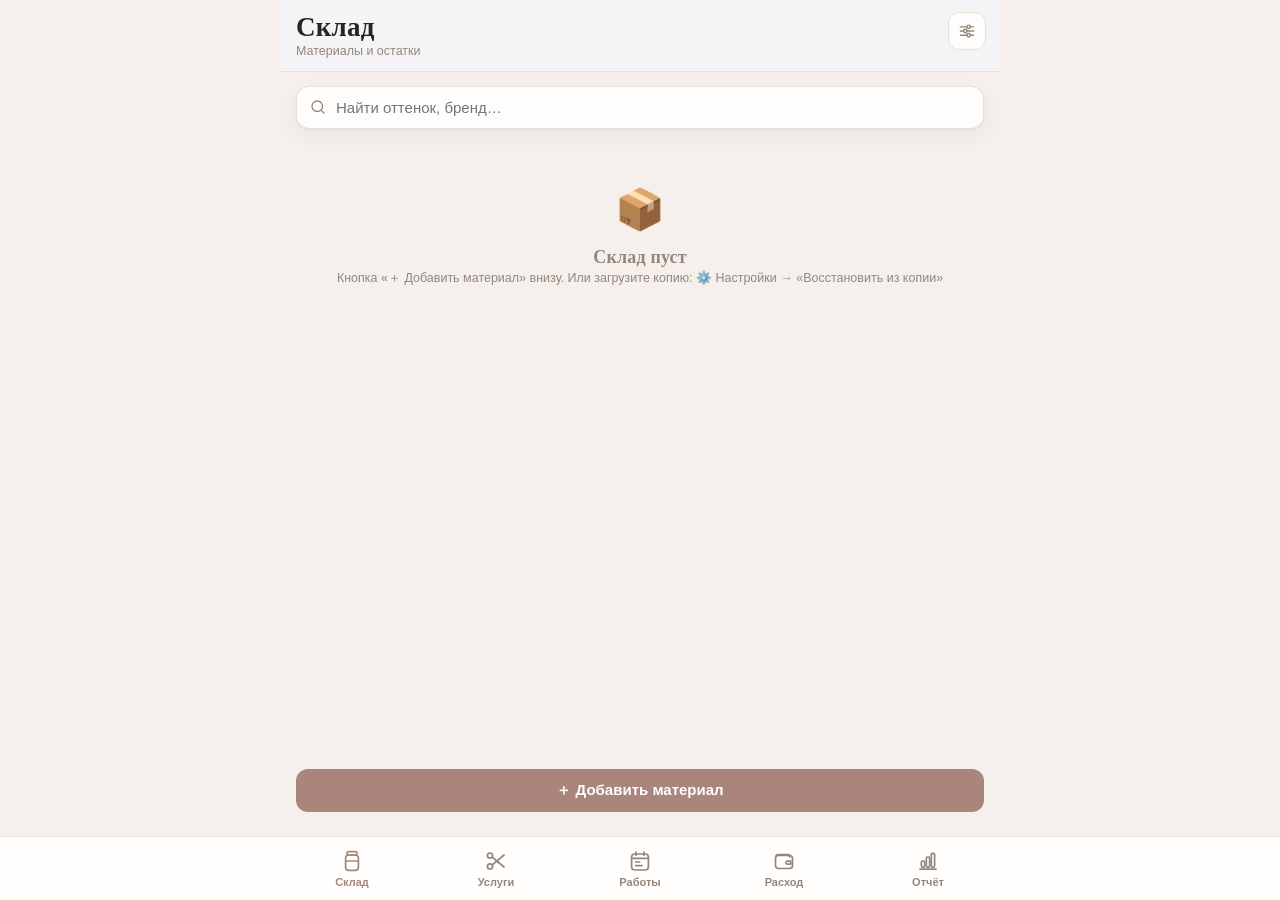
==== index.html @ f7c15140 "Add files via upload" ====
<!DOCTYPE html>
<html lang="ru">
<head>
<meta charset="UTF-8">
<meta name="viewport" content="width=device-width, initial-scale=1.0, maximum-scale=1.0, user-scalable=no">
<meta name="theme-color" content="#a9857b">
<link rel="manifest" href="manifest.json">
<link rel="apple-touch-icon" sizes="180x180" href="icon180.png?v=3">
<link rel="apple-touch-icon" href="icon180.png?v=3">
<meta name="apple-mobile-web-app-capable" content="yes">
<meta name="mobile-web-app-capable" content="yes">
<meta name="apple-mobile-web-app-status-bar-style" content="default">
<meta name="apple-mobile-web-app-title" content="Учёт">
<title>Колорист · Учёт расходников</title>
<style>
  :root{
    /* Палитра «Нюд-мокко» — тёплый бьюти-минимал */
    --bg:#f5f0ec; --card:#fffdfb; --ink:#2a231f; --muted:#93867d;
    --line:#e9e0d8; --brand:#a9857b; --brand-soft:#efe5df;
    --green:#5b8a5b; --green-soft:#e8f0e6; --red:#c46a5f; --red-soft:#f7e6e2;
    --amber:#c08a4a; --amber-soft:#f6ebdb; --blue:#7e8a9c;
    --shadow:0 1px 2px rgba(60,45,35,.05),0 6px 22px rgba(60,45,35,.06);
    --radius:16px;
    --font-ui:-apple-system,BlinkMacSystemFont,"Segoe UI",Roboto,Helvetica,Arial,sans-serif;
    --font-display:"Cormorant Garamond","Iowan Old Style",Georgia,"Times New Roman",serif;
  }
  *{box-sizing:border-box;-webkit-tap-highlight-color:transparent}
  html,body{margin:0;padding:0}
  /* Заставка */
  #splash{position:fixed; inset:0; z-index:200;
    background:radial-gradient(120% 90% at 50% 25%, #faf5f1 0%, #ece0d6 100%);
    display:flex; align-items:center; justify-content:center;
    transition:opacity .55s ease; }
  #splash.hide{opacity:0; pointer-events:none}
  .sp-inner{display:flex; flex-direction:column; align-items:center; gap:16px;
    animation:spRise .8s cubic-bezier(.2,.8,.2,1) both}
  .sp-emblem{width:104px; height:104px; border-radius:50%; background:#fffdfb;
    display:flex; align-items:center; justify-content:center; color:#a9857b;
    box-shadow:0 16px 40px rgba(120,90,70,.20), inset 0 0 0 1px rgba(169,133,123,.14)}
  .sp-emblem svg{width:52px; height:52px}
  .sp-name{font-family:var(--font-display); font-size:44px; font-weight:600;
    color:#2a231f; letter-spacing:.02em; line-height:1}
  .sp-sub{font-size:12px; letter-spacing:.45em; color:#93867d; text-transform:uppercase; padding-left:.45em}
  @keyframes spRise{from{opacity:0; transform:translateY(14px) scale(.97)} to{opacity:1; transform:none}}
  @media(prefers-reduced-motion:reduce){ .sp-inner{animation:none} }
  body{
    font-family:-apple-system,BlinkMacSystemFont,"Segoe UI",Roboto,Helvetica,Arial,sans-serif;
    background:var(--bg); color:var(--ink); font-size:15px; line-height:1.4;
    -webkit-font-smoothing:antialiased;
  }
  #app{max-width:390px; margin:0 auto; min-height:100vh; background:var(--bg);
    position:relative; padding-bottom:150px;}
  @media(min-width:800px){
    #app{max-width:720px}
  }

  /* Header */
  header.top{position:sticky; top:0; z-index:20; background:rgba(244,244,247,.86);
    backdrop-filter:saturate(180%) blur(12px); padding:14px 16px 10px;
    border-bottom:1px solid var(--line);}
  header.top h1{margin:0; font-family:var(--font-display); font-size:27px; font-weight:600;
    letter-spacing:.01em; display:flex; align-items:center; gap:8px; line-height:1;}
  header.top .gear{position:absolute; top:12px; right:14px; width:38px; height:38px;
    border:1px solid var(--line); background:var(--card); border-radius:11px;
    font-size:18px; cursor:pointer; display:flex; align-items:center; justify-content:center;
    transition:transform .1s}
  header.top .gear:active{transform:scale(.92)}
  header.top .gear svg{width:20px; height:20px; color:var(--muted)}
  header.top .gear.on{background:var(--brand-soft); border-color:var(--brand)}
  header.top .gear.on svg{color:var(--brand)}
  header.top .sub{color:var(--muted); font-size:12.5px; margin-top:2px}

  /* Content */
  main{padding:14px 16px 8px}
  @media(min-width:800px){ .grid2{display:grid;grid-template-columns:minmax(0,1fr) minmax(0,1fr);gap:12px;align-items:start} }

  .section-title{font-size:12px; font-weight:700; text-transform:uppercase;
    letter-spacing:.06em; color:var(--muted); margin:18px 2px 8px; display:flex;
    justify-content:space-between; align-items:center}
  .section-title:first-child{margin-top:4px}

  .card{background:var(--card); border-radius:var(--radius); box-shadow:var(--shadow);
    padding:14px; margin-bottom:10px; border:1px solid var(--line)}
  .card.tap{cursor:pointer; transition:transform .06s ease}
  .card.tap:active{transform:scale(.985)}
  .mgrid{display:grid; grid-template-columns:minmax(0,1fr) minmax(0,1fr); gap:10px; margin:0 0 4px}
  @media(min-width:800px){ .mgrid{grid-template-columns:repeat(3,minmax(0,1fr))} }
  .gcard{margin-bottom:0; padding:11px}
  .acc{margin-top:12px}
  .gico{width:34px; height:34px; border-radius:50%; background:var(--brand-soft); color:var(--brand);
    display:inline-flex; align-items:center; justify-content:center; flex:none}
  .gico svg{width:20px; height:20px}
  .sico{display:inline-flex; width:20px; height:20px; color:var(--brand); vertical-align:-3px}
  .sico svg{width:20px; height:20px}
  .icrow{display:flex; flex-wrap:wrap; gap:8px}
  .icpick{width:46px; height:46px; border-radius:12px; border:1px solid var(--line);
    background:var(--card); color:var(--muted); cursor:pointer; display:flex;
    align-items:center; justify-content:center; padding:0}
  .icpick svg{width:24px; height:24px}
  .icpick.on{background:var(--brand-soft); border-color:var(--brand); color:var(--brand)}
  .alerts{display:flex; gap:10px; margin-bottom:10px; flex-wrap:wrap}
  .alert-chip{flex:1 1 0; min-width:150px; display:flex; align-items:center; gap:10px;
    padding:10px 12px; border-radius:14px; box-shadow:var(--shadow)}
  .alert-chip.tap{cursor:pointer}
  .ac-ic{width:30px; height:30px; border-radius:9px; background:rgba(255,255,255,.55);
    display:flex; align-items:center; justify-content:center; flex:none}
  .ac-ic svg{width:18px; height:18px}
  .ac-t{font-weight:700; font-size:13.5px; line-height:1.2}
  .searchbar{display:flex; align-items:center; gap:9px; background:var(--card);
    border:1px solid var(--line); border-radius:13px; padding:0 12px; margin-bottom:12px;
    box-shadow:var(--shadow)}
  .searchbar svg{width:18px; height:18px; color:var(--muted); flex:none}
  .searchbar input{border:none; box-shadow:none; padding:12px 0; background:none; font-size:15px}
  .searchbar input:focus{outline:none}
  .sb-clear{border:none; background:none; color:var(--muted); font-size:16px; cursor:pointer; padding:6px}

  .row{display:flex; align-items:center; gap:10px}
  .row.between{justify-content:space-between}
  .grow{flex:1; min-width:0}
  .ell{overflow:hidden; text-overflow:ellipsis; white-space:nowrap}

  .badge{display:inline-flex; align-items:center; gap:4px; font-size:11px; font-weight:700;
    padding:3px 8px; border-radius:999px; background:var(--brand-soft); color:var(--brand);
    white-space:nowrap}
  .badge.g{background:var(--green-soft); color:var(--green)}
  .badge.r{background:var(--red-soft); color:var(--red)}
  .badge.a{background:var(--amber-soft); color:var(--amber)}
  .badge.n{background:#eef0f4; color:#5b5966}

  .title{font-family:var(--font-display); font-weight:600; font-size:18px; letter-spacing:.01em}
  .muted{color:var(--muted)}
  .sm{font-size:12.5px}
  .xs{font-size:11.5px}
  .big{font-size:22px; font-weight:800; letter-spacing:-.02em}
  .mono{font-family:var(--font-ui); font-variant-numeric:tabular-nums; font-weight:800; letter-spacing:-.01em}

  /* Progress bar */
  .bar{height:7px; background:#edecf2; border-radius:999px; overflow:hidden; margin-top:9px}
  .bar > i{display:block; height:100%; border-radius:999px; background:var(--brand); transition:width .3s}
  .bar.low > i{background:var(--red)}
  .bar.warn > i{background:var(--amber)}

  /* Buttons */
  button{font-family:inherit}
  .btn{appearance:none; border:none; border-radius:12px; padding:12px 16px; font-size:15px;
    font-weight:700; background:var(--brand); color:#fff; cursor:pointer; width:100%;
    display:inline-flex; align-items:center; justify-content:center; gap:8px;
    transition:filter .1s, transform .06s}
  .btn:active{transform:scale(.98)}
  .btn.ghost{background:var(--card); color:var(--ink); border:1px solid var(--line)}
  .btn.soft{background:var(--brand-soft); color:var(--brand)}
  .btn.danger{background:var(--red-soft); color:var(--red)}
  .btn.sm{padding:9px 12px; font-size:13.5px; width:auto; border-radius:10px}
  .btn.wauto{width:auto}
  .iconbtn{width:34px;height:34px;border-radius:10px;border:1px solid var(--line);
    background:var(--card);display:inline-flex;align-items:center;justify-content:center;
    cursor:pointer;font-size:16px;color:var(--muted); flex:none}

  .fab{position:fixed; left:50%; transform:translateX(-50%); bottom:88px; z-index:30;
    width:min(358px,calc(100% - 32px));}
  @media(min-width:800px){ .fab{width:688px} }

  /* Bottom nav */
  nav.tabbar{position:fixed; bottom:0; left:0; right:0; z-index:25;
    background:rgba(255,255,255,.9); backdrop-filter:saturate(180%) blur(14px);
    border-top:1px solid var(--line); display:flex; justify-content:center;
    padding:8px 6px calc(8px + env(safe-area-inset-bottom));}
  nav.tabbar .inner{display:flex; width:100%; max-width:390px}
  @media(min-width:800px){ nav.tabbar .inner{max-width:720px} }
  nav.tabbar button{flex:1; background:none; border:none; cursor:pointer; color:var(--muted);
    display:flex; flex-direction:column; align-items:center; gap:3px; font-size:11px;
    font-weight:600; padding:4px 0}
  nav.tabbar button.active{color:var(--brand)}
  nav.tabbar .ico{font-size:21px; line-height:1}
  nav.tabbar .ico svg{width:24px; height:24px; display:block}

  /* Empty */
  .empty{text-align:center; color:var(--muted); padding:40px 20px}
  .empty .em{font-size:40px; margin-bottom:8px}

  /* Sheet / modal */
  .sheet-bg{position:fixed; inset:0; background:rgba(20,18,30,.42); z-index:40;
    opacity:0; pointer-events:none; transition:opacity .22s;
    display:flex; flex-direction:column; justify-content:flex-end}
  .sheet-bg.open{opacity:1; pointer-events:auto}
  @media(min-width:800px){ .sheet-bg{justify-content:center; align-items:center} }
  .sheet{width:100%; max-width:390px; margin:0 auto; background:var(--bg);
    border-radius:22px 22px 0 0; max-height:92vh;
    display:flex; flex-direction:column; overflow:hidden;
    transform:translateY(100%); transition:transform .28s cubic-bezier(.2,.8,.2,1)}
  .sheet-bg.open .sheet{transform:translateY(0)}
  @media(min-width:800px){ .sheet{max-width:560px; border-radius:22px; max-height:88vh;
    transform:translateY(24px) scale(.98); opacity:0; transition:transform .25s, opacity .25s}
    .sheet-bg.open .sheet{transform:none; opacity:1} }
  .sheet .grab{width:38px;height:5px;border-radius:999px;background:#d7d5de;margin:10px auto 2px}
  .sheet-head{display:flex; align-items:center; justify-content:space-between; padding:8px 16px 10px}
  .sheet-head h2{margin:0; font-size:18px; font-weight:800; letter-spacing:-.01em}
  .sheet-body{flex:1 1 auto; min-height:0; overflow-y:auto; padding:4px 16px 20px; -webkit-overflow-scrolling:touch}
  .sheet-foot{padding:12px 16px calc(14px + env(safe-area-inset-bottom));
    border-top:1px solid var(--line); background:var(--card); display:flex; gap:10px}
  .sheet-foot .btn{flex:1}

  /* Form */
  label.fld{display:block; margin-bottom:12px}
  label.fld > span{display:block; font-size:12.5px; font-weight:600; color:var(--muted); margin-bottom:5px}
  input,select,textarea{width:100%; font-family:inherit; font-size:16px; padding:12px;
    border:1px solid var(--line); border-radius:11px; background:var(--card); color:var(--ink);
    -webkit-appearance:none; appearance:none}
  input:focus,select,textarea:focus{outline:2px solid var(--brand-soft); border-color:var(--brand)}
  select{background-image:url("data:image/svg+xml;utf8,<svg xmlns='http://www.w3.org/2000/svg' width='16' height='16' fill='none' stroke='%2378767f' stroke-width='2'><path d='M4 6l4 4 4-4'/></svg>");
    background-repeat:no-repeat; background-position:right 12px center; padding-right:34px}
  .fld-row{display:flex; gap:10px}
  .fld-row > *{flex:1}
  label.chk{display:flex; align-items:center; gap:9px; cursor:pointer; -webkit-user-select:none; user-select:none}
  label.chk input[type=checkbox]{width:24px; height:24px; flex:none; margin:0; padding:0; border-radius:7px;
    -webkit-appearance:none; appearance:none; border:1.5px solid var(--line); background:var(--card); position:relative}
  label.chk input[type=checkbox]:checked{background:var(--brand); border-color:var(--brand)}
  label.chk input[type=checkbox]:checked::after{content:''; position:absolute; left:8px; top:3px;
    width:5px; height:11px; border:solid #fff; border-width:0 2px 2px 0; transform:rotate(45deg)}
  label.chk > span{font-size:13.5px; font-weight:600; color:var(--ink); line-height:1.2}
  .seg{display:flex; gap:6px; background:#ececf1; padding:4px; border-radius:12px}
  .seg button{flex:1; border:none; background:none; padding:9px 4px; border-radius:9px;
    font-weight:700; font-size:13px; color:var(--muted); cursor:pointer}
  .seg button.on{background:var(--card); color:var(--brand); box-shadow:var(--shadow)}

  .kv{display:flex; justify-content:space-between; padding:7px 0; border-bottom:1px dashed var(--line)}
  .kv:last-child{border-bottom:none}
  .kv .k{color:var(--muted)}
  .kv .v{font-weight:700; font-variant-numeric:tabular-nums}

  .step-card{background:var(--card); border:1px solid var(--line); border-radius:13px;
    padding:11px; margin-bottom:9px}
  .toast{position:fixed; bottom:96px; left:50%; transform:translateX(-50%) translateY(20px);
    background:#1c1b22; color:#fff; padding:11px 18px; border-radius:12px; font-size:13.5px;
    font-weight:600; z-index:60; opacity:0; transition:.25s; pointer-events:none; box-shadow:var(--shadow)}
  .toast.show{opacity:1; transform:translateX(-50%) translateY(0)}
  .confirm-bg{position:fixed; inset:0; background:rgba(20,18,30,.5); z-index:70;
    display:flex; align-items:center; justify-content:center; padding:24px;
    opacity:0; pointer-events:none; transition:opacity .18s}
  .confirm-bg.open{opacity:1; pointer-events:auto}
  .confirm{background:var(--card); border-radius:18px; max-width:330px; width:100%;
    padding:20px; box-shadow:var(--shadow); transform:scale(.96); transition:transform .18s}
  .confirm-bg.open .confirm{transform:scale(1)}
  .confirm-msg{font-size:15px; font-weight:600; line-height:1.4; margin-bottom:18px}
  .confirm-btns{display:flex; gap:10px}
  .confirm-btns .btn{flex:1}
  .divider{height:1px;background:var(--line);margin:14px 0}
  .stat{background:var(--card);border:1px solid var(--line);border-radius:var(--radius);
    padding:14px;box-shadow:var(--shadow)}
  .stat .lab{font-size:12px;color:var(--muted);font-weight:600}
  .stat .num{font-family:var(--font-ui);font-size:25px;font-weight:800;letter-spacing:-.02em;margin-top:2px;font-variant-numeric:tabular-nums}
  .stat .lab{text-transform:uppercase; letter-spacing:.05em; font-size:10.5px}
  .grid-stat{display:grid;grid-template-columns:minmax(0,1fr) minmax(0,1fr);gap:10px}
  .mbars{display:flex; align-items:flex-end; gap:7px; height:118px}
  .mbar{flex:1; display:flex; flex-direction:column; align-items:center; gap:4px; height:100%}
  .mbar-v{font-size:10px; color:var(--muted); font-variant-numeric:tabular-nums}
  .mbar-t{flex:1; width:100%; display:flex; align-items:flex-end}
  .mbar-t i{display:block; width:100%; border-radius:6px 6px 0 0; min-height:5px}
  .mbar-l{font-size:10px; color:var(--muted); text-transform:uppercase; letter-spacing:.03em}
  .chip{display:inline-block;padding:5px 10px;border-radius:999px;background:var(--brand-soft);
    font-size:12px;font-weight:600;color:var(--brand);margin:0 6px 6px 0}
  .hl{background:var(--brand-soft);color:var(--brand)}
  a.link{color:var(--brand);font-weight:600;text-decoration:none}
</style>
</head>
<body>
<div id="splash">
  <div class="sp-inner">
    <div class="sp-emblem"><svg viewBox="0 0 24 24" fill="none" stroke="currentColor" stroke-width="1.4" stroke-linecap="round" stroke-linejoin="round"><path d="M12 3.2s6.4 7.2 6.4 11.4a6.4 6.4 0 0 1-12.8 0c0-4.2 6.4-11.4 6.4-11.4Z"/><path d="M9.4 15a2.7 2.7 0 0 0 2.6 2.4"/></svg></div>
    <div class="sp-name">Учёт</div>
    <div class="sp-sub">колориста</div>
  </div>
</div>
<div id="app">
  <header class="top">
    <button class="gear" id="gearBtn" onclick="go('settings')" aria-label="Настройки"><svg viewBox="0 0 24 24" fill="none" stroke="currentColor" stroke-width="1.7" stroke-linecap="round" stroke-linejoin="round"><path d="M4 7h8M16 7h4"/><circle cx="14" cy="7" r="2.1"/><path d="M4 12h4M12 12h8"/><circle cx="10" cy="12" r="2.1"/><path d="M4 17h8M16 17h4"/><circle cx="14" cy="17" r="2.1"/></svg></button>
    <h1 id="hTitle">Склад</h1>
    <div class="sub" id="hSub">Материалы и остатки</div>
  </header>
  <main id="view"></main>
</div>

<div class="fab" id="fabWrap"></div>

<nav class="tabbar">
  <div class="inner">
    <button data-tab="stock" class="active"><span class="ico"><svg viewBox="0 0 24 24" fill="none" stroke="currentColor" stroke-width="1.7" stroke-linecap="round" stroke-linejoin="round"><rect x="7" y="2.6" width="10" height="3.4" rx="1.4"/><rect x="5.6" y="6" width="12.8" height="15.4" rx="3.2"/><path d="M5.6 12h12.8"/></svg></span>Склад</button>
    <button data-tab="services"><span class="ico"><svg viewBox="0 0 24 24" fill="none" stroke="currentColor" stroke-width="1.7" stroke-linecap="round" stroke-linejoin="round"><circle cx="6" cy="6.6" r="2.6"/><circle cx="6" cy="17.4" r="2.6"/><path d="M8.3 8.1 20 18"/><path d="M8.3 15.9 20 6"/><path d="M12.5 12 15 13.8"/></svg></span>Услуги</button>
    <button data-tab="works"><span class="ico"><svg viewBox="0 0 24 24" fill="none" stroke="currentColor" stroke-width="1.7" stroke-linecap="round" stroke-linejoin="round"><rect x="3.6" y="5" width="16.8" height="16" rx="3.2"/><path d="M3.6 9.4h16.8"/><path d="M8 3v3.2M16 3v3.2"/><path d="M7.6 13h4M7.6 16.6h6.4"/></svg></span>Работы</button>
    <button data-tab="expenses"><span class="ico"><svg viewBox="0 0 24 24" fill="none" stroke="currentColor" stroke-width="1.7" stroke-linecap="round" stroke-linejoin="round"><path d="M4 7.5a2 2 0 0 1 2-2h10.5a1 1 0 0 1 1 1v1.5"/><rect x="3.5" y="6.5" width="17" height="13" rx="3"/><path d="M15.5 12.2h3.2v3h-3.2a1.5 1.5 0 0 1 0-3Z"/></svg></span>Расход</button>
    <button data-tab="report"><span class="ico"><svg viewBox="0 0 24 24" fill="none" stroke="currentColor" stroke-width="1.7" stroke-linecap="round" stroke-linejoin="round"><path d="M4 20.2h16"/><rect x="5.4" y="12" width="3.3" height="6.2" rx="1.1"/><rect x="10.35" y="8" width="3.3" height="10.2" rx="1.1"/><rect x="15.3" y="4.4" width="3.3" height="13.8" rx="1.1"/></svg></span>Отчёт</button>
  </div>
</nav>

<div class="sheet-bg" id="sheetBg" onclick="if(event.target===this)closeSheet()">
  <div class="sheet" id="sheet">
    <div class="grab"></div>
    <div class="sheet-head"><h2 id="sheetTitle"></h2>
      <span class="iconbtn" onclick="closeSheet()">✕</span></div>
    <div class="sheet-body" id="sheetBody"></div>
    <div class="sheet-foot" id="sheetFoot"></div>
  </div>
</div>
<div class="toast" id="toast"></div>
<div class="confirm-bg" id="confirmBg" onclick="if(event.target===this)closeConfirm()">
  <div class="confirm">
    <div class="confirm-msg" id="confirmMsg"></div>
    <div class="confirm-btns">
      <button class="btn ghost" onclick="closeConfirm()">Отмена</button>
      <button class="btn danger" id="confirmYes" onclick="doConfirm()">Удалить</button>
    </div>
  </div>
</div>

<script>
/* ==================== КОНСТАНТЫ ==================== */
const LEN = {plecho:'До плеч', lopatki:'До лопаток', poyasnitsa:'До поясницы'};
const DEN = {tonkie:'Тонкие', srednie:'Средние', gustye:'Густые'};
const LEN_K = Object.keys(LEN), DEN_K = Object.keys(DEN);
const TYPE = {краска:'Краска', оксид:'Оксид / активатор', пудра:'Порошок', смывка:'Смывка', уход:'Уход'};
const TYPE_BADGE = {краска:'', оксид:'n', пудра:'a', смывка:'a', уход:'g'};
const money = v => Math.round(v).toLocaleString('ru-RU') + ' ₽';
const money1 = v => (Math.round(v*10)/10).toLocaleString('ru-RU') + ' ₽';
const uid = p => p + Math.random().toString(36).slice(2,8);
const gpr = m => m.цена_упаковки / m.нетто_г;              // цена за грамм
// Светофор маржи: <0 — в минус, <45% — низкая, иначе норма.
const AMBER_MARGIN = 45;
function margLevel(marg, price){
  if(marg < 0) return {c:'var(--red)', b:'r', t:'в минус'};
  const p = price ? marg/price*100 : 0;
  if(p < AMBER_MARGIN) return {c:'var(--amber)', b:'a', t:'низкая маржа'};
  return {c:'var(--green)', b:'g', t:''};
}

/* ==================== СИД ==================== */
function seed(){
  // Пустой старт: демо-данных нет. Реальные остатки приходят через
  // «Восстановить из копии» или синхронизацию с сервером.
  return {materials:[], pieces:[], services:[], works:[], purchases:[], expenses:[], equipment:[], _v:4};
}

/* Чистый разбор формулы (без DOM) — используется и в сиде, и в приложении.
   Код оттенка сравнивается ТОЧНО (9.2 ≠ 9.23). Если один код есть в разных
   сериях/брендах (Lumia 6.2 и BB 6.2) — ищем подсказку в тексте («вв», «люмиа»,
   бренд); не нашли — строка помечается неоднозначной с списком кандидатов. */
const _ALIAS={'вв':'bb','бб':'bb','люмиа':'lumia','люмия':'lumia','люми':'lumia','хс':'helen','лонда':'londa','оллин':'ollin','эстель':'estel','эстел':'estel'};
function _matCode(m){ const c=m.название.replace(/(\d),(\d)/g,'$1.$2').match(/(\d{1,2}\.\d{1,2})/); return c?c[1]:null; }
function _matPct(m){ const c=m.название.replace(/(\d),(\d)/g,'$1.$2').match(/(\d+(?:\.\d+)?)\s*%/); return c?c[1]:null; }
function parseFormulaText(text, mats){
  const chunks=(text||'').split(/[+\n;]+/).map(s=>s.trim()).filter(Boolean);
  const lines=[];
  chunks.forEach(ch=>{
    const norm=ch.toLowerCase().replace(/(\d),(\d)/g,'$1.$2');
    let grams=null;
    const gm=norm.match(/(\d+(?:\.\d+)?)\s*(?:гр|г|g|мл|ml)(?![а-яёa-z])/i);
    if(gm) grams=parseFloat(gm[1]);
    // слова-подсказки из строки (серия/бренд), с алиасами кириллицы
    const tokens=(norm.match(/[a-zа-яё]{2,}/g)||[]).filter(t=>!['гр','мл'].includes(t)).map(t=>_ALIAS[t]||t);
    const hay=m=>(m.название+' '+m.бренд).toLowerCase();
    // отбор по словам: побеждают материалы с НАИБОЛЬШИМ числом совпавших слов
    const byTokens=list=>{
      const scored=list.map(m=>({m, n:tokens.filter(t=>hay(m).includes(t)).length})).filter(x=>x.n>0);
      if(!scored.length) return [];
      const max=Math.max(...scored.map(x=>x.n));
      return scored.filter(x=>x.n===max).map(x=>x.m);
    };
    let cand=[];
    const pm=norm.match(/(\d+(?:\.\d+)?)\s*%/);
    if(pm){ cand=mats.filter(m=>m.тип==='оксид' && _matPct(m)===pm[1]); }
    else if(/пудр|блонд|обесцв|порош|осветл/.test(norm)){ cand=mats.filter(m=>m.тип==='пудра'); }
    else if(/бонд|плекс|plex|защит|уход|шампун|кондицион/.test(norm)){ cand=mats.filter(m=>m.тип==='уход'); }
    else {
      // код оттенка — ищем ТОЛЬКО среди красок
      const cm=norm.match(/(\d{1,2}\.\d{1,2})/);
      if(cm) cand=mats.filter(m=>m.тип==='краска' && _matCode(m)===cm[1]);
      // код не нашёлся или его нет, но есть слова — ищем по названию во всех типах (уходы, пудры)
      if(!cand.length && tokens.some(t=>t.length>=3)) cand=byTokens(mats);
    }
    // сужаем по подсказкам («вв 6.2», «лонда 6%», «би хеир»)
    if(cand.length>1 && tokens.length){
      const hit=byTokens(cand);
      if(hit.length>=1) cand=hit;
    }
    let bn=null;
    if(grams==null){ bn=norm.match(/(\d+(?:\.\d+)?)\s*$/); if(bn) grams=parseFloat(bn[1]); }
    // «шаг 1» vs «шаг 2»: голые цифры строки (кроме граммов/%/кода оттенка) дожимают выбор
    if(cand.length>1){
      let rest=norm;
      [gm&&gm[0], pm&&pm[0], bn&&bn[0]].forEach(s=>{ if(s) rest=rest.replace(s,' '); });
      rest=rest.replace(/\d{1,2}\.\d{1,2}/g,' ');
      const digs=(rest.match(/\d{1,2}/g)||[]);
      if(digs.length){
        const hit=cand.filter(m=>digs.every(d=>new RegExp('(^|[^0-9.,])'+d+'([^0-9.,]|$)').test(m.название.toLowerCase())));
        if(hit.length>=1) cand=hit;
      }
    }
    if(grams!=null || cand.length){
      lines.push({материал_id:cand.length===1?cand[0].id:null, граммы:grams||0, raw:ch,
        кандидаты:cand.length>1?cand.map(m=>m.id):null});
    }
  });
  return lines;
}

/* стоимость работы по её шагам (без списания склада) */
function calcCost(w, materials){
  const mp = Object.fromEntries(materials.map(m=>[m.id,m]));
  let c = 0;
  (w.шаги||[]).forEach(s=>{
    const m = mp[s.материал_id]; const ox = mp[s.оксид_id];
    if(m) c += (s.факт_граммы||0)*gpr(m);
    if(ox) c += (s.факт_оксида||0)*gpr(ox);
  });
  (w.штучные||[]).forEach(p=> c += (p.кол_во||0)*(p.цена_за_штуку||0));
  return Math.round(c);
}

/* ==================== ХРАНИЛИЩЕ ==================== */
const APP_BUILD = '2026-09-01 · 19';   // поднимать при каждой выкладке
const KEY = 'colorist_v7';
let DB;
function load(){
  try{ DB = JSON.parse(localStorage.getItem(KEY)); }catch(e){ DB=null; }
  if(!DB || !DB.materials){ DB = seed(); save(); }
  if(!DB.purchases) DB.purchases=[];
  // Единый журнал расходов + список оборудования
  if(!DB.expenses){
    DB.expenses = (DB.purchases||[]).map(b=>({id:b.id||uid('e'), дата:b.дата, категория:'материалы',
      сумма:b.сумма||0, заметка:(b.название||'Закупка')+(b.кол?' · '+b.кол:''), материал_id:b.материал_id||null}));
  }
  if(!DB.equipment) DB.equipment=[];
  // Оксиды у разных брендов зовутся одинаково («Оксид 6%»), в выпадашке было не различить —
  // дописываем бренд в название. Идемпотентно: второй раз не добавится.
  (DB.materials||[]).forEach(m=>{
    if(m.тип!=='оксид') return;
    const br=(m.бренд||'').trim(); if(!br || br==='—') return;
    const key=br.toLowerCase().split(/\s+/)[0];
    if(!m.название.toLowerCase().includes(key)) m.название = m.название.trim()+' · '+br;
  });
  // «Еда» была отдельной категорией не с самого начала — переносим то, что писали в «прочее».
  (DB.expenses||[]).forEach(e=>{
    if(e.категория==='прочее' && /^\s*(еда|обед|перекус|продукт\w*)\s*$/i.test(e.заметка||'')) e.категория='еда';
  });
  // Услуги стали прайс-листом: одна «цена» → вилка «от–до», типовой рецепт больше не хранится.
  (DB.services||[]).forEach(s=>{
    if(s.цена_от==null){ s.цена_от=s.цена||0; s.цена_до=0; }
    delete s.цена; delete s.формула;
  });
}
function save(){ DB._updatedAt=Date.now(); localStorage.setItem(KEY, JSON.stringify(DB)); scheduleSync(); }
function mById(id){ return DB.materials.find(m=>m.id===id); }
function pById(id){ return DB.pieces.find(p=>p.id===id); }
function sById(id){ return DB.services.find(s=>s.id===id); }

/* ==================== НАВИГАЦИЯ ==================== */
let TAB = 'stock';
const TABS = {
  stock:   {t:'Склад', s:'Материалы и остатки', r:renderStock},
  services:{t:'Услуги', s:'Прайс-лист', r:renderServices},
  works:   {t:'Работы', s:'Журнал по дням', r:renderWorks},
  expenses:{t:'Расход', s:'Траты и оборудование', r:renderExpenses},
  report:  {t:'Отчёт', s:'Аналитика', r:renderReport},
  settings:{t:'Настройки', s:'Синхронизация и копии', r:renderSettings},
};
function go(tab){
  TAB=tab;
  document.querySelectorAll('nav.tabbar button').forEach(b=>b.classList.toggle('active', b.dataset.tab===tab));
  document.getElementById('gearBtn').classList.toggle('on', tab==='settings');
  const cfg = TABS[tab];
  hTitle.textContent = cfg.t; hSub.textContent = cfg.s;
  document.getElementById('view').innerHTML = cfg.r();
  document.getElementById('fabWrap').innerHTML = fabFor(tab);
  window.scrollTo(0,0);
}
function fabFor(tab){
  if(tab==='stock') return `<button class="btn" onclick="editMaterial()">＋ Добавить материал</button>`;
  if(tab==='services') return `<button class="btn" onclick="editService()">＋ Новая услуга</button>`;
  if(tab==='works') return `<button class="btn" onclick="newWork()">＋ Работа</button>`;
  if(tab==='expenses') return `<button class="btn" onclick="editExpense()">＋ Добавить расход</button>`;
  return '';
}

/* ==================== СКЛАД ==================== */
const ICN_ALERT='<path d="M12 3.6 2.6 20h18.8Z"/><path d="M12 10v4.2"/><path d="M12 17.2h.01"/>';
const ICN_SAVE='<path d="M12 3v9.5M8.6 9.1 12 12.5l3.4-3.4"/><path d="M5 15.5V18a2 2 0 0 0 2 2h10a2 2 0 0 0 2-2v-2.5"/>';
function alertChip(b, icon, title, sub, action){
  const c = b==='r'?'var(--red)':b==='a'?'var(--amber)':'var(--green)';
  const bg = b==='r'?'var(--red-soft)':b==='a'?'var(--amber-soft)':'var(--green-soft)';
  return `<div class="alert-chip${action?' tap':''}" style="background:${bg}"${action?` onclick="${action}"`:''}>
    <span class="ac-ic" style="color:${c}"><svg viewBox="0 0 24 24" fill="none" stroke="currentColor" stroke-width="1.7" stroke-linecap="round" stroke-linejoin="round">${icon}</svg></span>
    <div class="grow" style="min-width:0">
      <div class="ac-t" style="color:${c}">${title}</div>
      <div class="xs muted ell">${sub}</div>
    </div>
  </div>`;
}
function stockState(m){
  const r = m.остаток_г, min = m.мин_остаток_г;
  if(r <= min) return {cls:'low', badge:'r', txt:'Мало'};
  if(r <= min*1.5) return {cls:'warn', badge:'a', txt:'Заканчивается'};
  return {cls:'', badge:'g', txt:'В норме'};
}
let _stockQuery='';
function matCardHtml(m){
  const st = stockState(m);
  const pct = Math.max(4, Math.min(100, m.остаток_г/(m.нетто_г)*100));
  return `<div class="card tap gcard" onclick="matSheet('${m.id}')">
    <div class="title ell" style="font-size:13.5px;line-height:1.25">${esc(m.название)}</div>
    <div class="xs muted ell" style="margin-top:2px">${esc(m.бренд)}</div>
    <div class="bar ${st.cls}" style="margin-top:8px"><i style="width:${pct}%"></i></div>
    <div class="row between" style="margin-top:6px">
      <span class="mono"><b style="font-size:15px">${fmtG(m.остаток_г)}</b> <span class="xs muted">г</span></span>
      ${st.badge!=='g'?`<span class="badge ${st.badge}" style="padding:2px 7px">${st.txt}</span>`:`<span class="xs muted">${money1(gpr(m))}/г</span>`}
    </div>
  </div>`;
}
function pieceCardHtml(p){
  const low = p.остаток_шт<=10;
  return `<div class="card tap gcard" onclick="pieceSheet('${p.id}')">
    <div class="title ell" style="font-size:13.5px;line-height:1.25">${esc(p.название)}</div>
    <div class="xs muted" style="margin-top:2px">${money1(p.цена_за_штуку)}/шт</div>
    <div class="row between" style="margin-top:8px;align-items:flex-end">
      <span class="mono"><b style="font-size:20px;color:${low?'var(--red)':'var(--ink)'}">${p.остаток_шт}</b> <span class="xs muted">шт</span></span>
      ${low?`<span class="badge r" style="padding:2px 7px">Мало</span>`:''}
    </div>
  </div>`;
}
function onStockSearch(el){ _stockQuery=el.value; document.getElementById('sbClear').style.display=el.value?'':'none'; document.getElementById('stockBody').innerHTML=renderStockBody(); }
function clearStockSearch(){ _stockQuery=''; const i=document.getElementById('stockSearch'); if(i){i.value='';i.focus();} document.getElementById('sbClear').style.display='none'; document.getElementById('stockBody').innerHTML=renderStockBody(); }
function renderStock(){
  const searchBox=`<div class="searchbar">
    <svg viewBox="0 0 24 24" fill="none" stroke="currentColor" stroke-width="1.7" stroke-linecap="round"><circle cx="11" cy="11" r="7"/><path d="m20 20-3.2-3.2"/></svg>
    <input id="stockSearch" placeholder="Найти оттенок, бренд…" value="${esc(_stockQuery)}" oninput="onStockSearch(this)">
    <button class="sb-clear" id="sbClear" onclick="clearStockSearch()" style="${_stockQuery?'':'display:none'}">✕</button>
  </div>`;
  return searchBox + `<div id="stockBody">${renderStockBody()}</div>`;
}
/* Порядок на складе. Краски — как в палитре: уровень от светлого к тёмному (10→1),
   корректоры 0.xx в конце; внутри уровня тон по возрастанию (6.0, 6.1, 6.2, 6.21, 6.32, 6.4).
   Оксиды — по проценту от слабого к сильному. Остальное — по алфавиту. */
function sortMats(list){
  return list.slice().sort((a,b)=>{
    if(a.тип==='оксид' && b.тип==='оксид'){
      const pa=parseFloat(_matPct(a)), pb=parseFloat(_matPct(b));
      if(isFinite(pa) && isFinite(pb) && pa!==pb) return pa-pb;
      return a.название.localeCompare(b.название,'ru');
    }
    const ca=_matCode(a), cb=_matCode(b);
    if(ca && cb){
      const [la,ta='']=ca.split('.'), [lb,tb='']=cb.split('.');
      if(+la!==+lb) return +lb-+la;              // уровень: 10 → 1, ноль-корректоры сами уедут вниз
      if(ta!==tb) return ta<tb?-1:1;             // тон как строка: 2 < 21 < 32 < 4
      return a.название.localeCompare(b.название,'ru');
    }
    if(ca && !cb) return -1;                     // с кодом — выше
    if(!ca && cb) return 1;
    return a.название.localeCompare(b.название,'ru');
  });
}
function renderStockBody(){
  const q=_stockQuery.trim().toLowerCase();
  if(q){
    const mm=sortMats(DB.materials.filter(m=>(m.название+' '+m.бренд+' '+TYPE[m.тип]).toLowerCase().includes(q)));
    if(!mm.length) return `<div class="empty"><div class="em">🔍</div><div class="sm">Ничего не найдено по «${esc(_stockQuery)}»</div></div>`;
    return `<div class="sm muted" style="margin:2px 2px 8px">Найдено: ${mm.length}</div><div class="mgrid">${mm.map(matCardHtml).join('')}</div>`;
  }
  const low = DB.materials.filter(m=>m.остаток_г<=m.мин_остаток_г).length;
  let h = '';
  // Компактные уведомления в один ряд.
  const alerts=[];
  if(low>0) alerts.push(alertChip('r', ICN_ALERT, `${low} на исходе`, 'открыть список', "orderSheet()"));
  // Резервное копирование живёт в Настройках — на Складе не мозолит.
  if(alerts.length) h += `<div class="alerts">${alerts.join('')}</div>`;
  const groups = [
    {k:'краска', ic:'🎨', title:'Краска'},
    {k:'оксид', ic:'🧪', title:'Оксид / активатор'},
    {k:'пудра', ic:'✨', title:'Порошок'},
    {k:'смывка', ic:'🧴', title:'Смывка'},
    {k:'уход', ic:'💆', title:'Уход'},
  ];
  groups.forEach(g=>{
    const items = sortMats(DB.materials.filter(m=>m.тип===g.k));
    if(!items.length) return;
    const lowN = items.filter(m=>m.остаток_г<=m.мин_остаток_г).length;
    const open = !!_stockOpen[g.k];
    h += accHeader(g.k, g.ic, g.title, items.length, lowN, open);
    if(open) h += `<div class="mgrid">` + items.map(matCardHtml).join('') + `</div>`;
  });
  if(!DB.materials.length) h += emptyBox('📦','Склад пуст','Кнопка «＋ Добавить материал» внизу. Или загрузите копию: ⚙️ Настройки → «Восстановить из копии»');
  return h;
}
const LINE_ICONS = {
  краска:'<path d="M12 3.5s6 6.8 6 10.8a6 6 0 0 1-12 0c0-4 6-10.8 6-10.8Z"/><path d="M9.6 14.6a2.6 2.6 0 0 0 2.4 2.2"/>',
  оксид:'<path d="M9.5 3.2h5M10.8 3.2v5.2L6.7 18.4A1.6 1.6 0 0 0 8.2 20.8h7.6a1.6 1.6 0 0 0 1.5-2.4L13.2 8.4V3.2"/><path d="M8.7 14h6.6"/>',
  пудра:'<path d="M12 4.2l1.5 4.3 4.3 1.5-4.3 1.5L12 15.8l-1.5-4.3L6.2 10l4.3-1.5Z"/><path d="M17.6 15.4l.6 1.7 1.7.6-1.7.6-.6 1.7-.6-1.7-1.7-.6 1.7-.6Z"/>',
  уход:'<path d="M5.5 18.5C5.5 10.5 11.5 5.5 19 5.5c0 7.5-5.5 13-13 13a5 5 0 0 1-.5-.02Z"/><path d="M6 18C9 14.5 12.8 11.6 16.5 9.8"/>',
  смывка:'<path d="M9.4 3.4h5.2v3l1.6 2.2c.5.7.8 1.5.8 2.4v6.4a2 2 0 0 1-2 2H9a2 2 0 0 1-2-2v-6.4c0-.9.3-1.7.8-2.4L9.4 6.4Z"/><path d="M7 13.2h10"/>',
  pieces:'<path d="M12 3.4 4.5 7.2v9.6L12 20.6l7.5-3.8V7.2Z"/><path d="M4.5 7.2 12 11l7.5-3.8"/><path d="M12 11v9.6"/>',
};
function gico(k){ return `<span class="gico"><svg viewBox="0 0 24 24" fill="none" stroke="currentColor" stroke-width="1.6" stroke-linecap="round" stroke-linejoin="round">${LINE_ICONS[k]||''}</svg></span>`; }
/* Иконки услуг — линейный набор. Ключ хранится в service.иконка. */
const SVC_ICONS={
  капля:'<path d="M12 3.4s6.2 7 6.2 11.1a6.2 6.2 0 0 1-12.4 0c0-4.1 6.2-11.1 6.2-11.1Z"/><path d="M9.5 14.7a2.6 2.6 0 0 0 2.5 2.3"/>',
  искра:'<path d="M12 4.2l1.5 4.3 4.3 1.5-4.3 1.5L12 15.8l-1.5-4.3L6.2 10l4.3-1.5Z"/><path d="M17.6 15.4l.6 1.7 1.7.6-1.7.6-.6 1.7-.6-1.7-1.7-.6 1.7-.6Z"/>',
  кисть:'<path d="M15.4 3.9 20.1 8.6 11 17.7l-3.6.4.4-3.6Z"/><path d="M13.6 5.7 18.3 10.4"/><path d="M7.8 14.5 4 18.3a1.7 1.7 0 0 0 2.4 2.4l3.4-3.4"/>',
  ножницы:'<circle cx="6" cy="6.6" r="2.5"/><circle cx="6" cy="17.4" r="2.5"/><path d="M8.2 8 20 18"/><path d="M8.2 16 20 6"/>',
  лист:'<path d="M5.5 18.5C5.5 10.5 11.5 5.5 19 5.5c0 7.5-5.5 13-13 13a5 5 0 0 1-.5-.02Z"/><path d="M6 18C9 14.5 12.8 11.6 16.5 9.8"/>',
  флакон:'<path d="M9.6 3.2h4.8M11 3.2v3M13 3.2v3M8.8 9.4c0-1.7 1.3-3 3-3h.4c1.7 0 3 1.3 3 3v9a2 2 0 0 1-2 2h-2.4a2 2 0 0 1-2-2Z"/><path d="M8.8 13.4h6.4"/>',
  расческа:'<rect x="4.5" y="4.8" width="15" height="4.6" rx="1.4"/><path d="M7.2 9.4v7.8M10.4 9.4v7.8M13.6 9.4v7.8M16.8 9.4v7.8"/>',
  фен:'<path d="M13.5 4.2 4 7.2v3.6l9.5 3V4.2Z"/><path d="M13.5 6.2H18a2.4 2.4 0 0 1 0 4.8h-4.5"/><path d="M8 12.2v3.6a3 3 0 0 0 3 3h.4"/>',
};
const SVC_ICON_KEYS=Object.keys(SVC_ICONS);
function svcPaths(s){ const k=s&&s.иконка; return SVC_ICONS[k]||SVC_ICONS.капля; }
function svcSvg(s){ return `<svg viewBox="0 0 24 24" fill="none" stroke="currentColor" stroke-width="1.6" stroke-linecap="round" stroke-linejoin="round">${svcPaths(s)}</svg>`; }
function svcCircle(s){ return `<span class="gico">${svcSvg(s)}</span>`; }
function svcInline(s){ return `<span class="sico">${svcSvg(s)}</span>`; }
function accHeader(k, ic, title, n, lowN, open){
  return `<div class="card tap acc" onclick="toggleStock('${k}')">
    <div class="row between">
      <div class="row" style="gap:11px">${gico(k)}<span class="title">${title}</span></div>
      <div class="row" style="gap:9px">
        ${lowN?`<span class="badge r">${lowN} мало</span>`:''}
        <span class="muted mono">${n}</span>
        <span style="display:inline-block;color:var(--muted);transition:transform .2s;${open?'transform:rotate(90deg)':''}">▸</span>
      </div>
    </div>
  </div>`;
}
let _stockOpen = {краска:true};
function toggleStock(k){
  _stockOpen[k]=!_stockOpen[k];
  const b=document.getElementById('stockBody'); if(b) b.innerHTML=renderStockBody();
}
/* Список «Заказать» — позиции на исходе, копируется одной кнопкой. */
/* Бренд к названию — но только если его там ещё нет (у оксидов он уже вшит). */
function withBrand(название, бренд){
  const br=(бренд||'').trim();
  if(!br || br==='—') return название;
  const key=br.toLowerCase().split(/\s+/)[0];
  return название.toLowerCase().includes(key) ? название : название+' · '+br;
}
function orderList(){
  return sortMats(DB.materials.filter(m=>m.остаток_г<=m.мин_остаток_г))
    .map(m=>({название:m.название, бренд:m.бренд, текст:`${fmtG(m.остаток_г)} г`}));
}
function orderSheet(){
  const list=orderList();
  if(!list.length) return toast('Всё в норме — заказывать нечего ✅');
  const rows=list.map(x=>`<div class="kv"><span class="k">${esc(withBrand(x.название,x.бренд))}</span><span class="v mono" style="color:var(--red);white-space:nowrap">${esc(x.текст)}</span></div>`).join('');
  openSheet('Заказать', `
    <div class="sm muted" style="margin-bottom:10px">${list.length} ${plural(list.length,'позиция','позиции','позиций')} на исходе. Скопируй список и отправь поставщику.</div>
    <div class="card">${rows}</div>`,
    [`<button class="btn ghost" onclick="closeSheet()">Закрыть</button>`,
     `<button class="btn" onclick="copyOrder()">📋 Скопировать список</button>`]);
}
function copyOrder(){
  const list=orderList();
  const t='Заказать:\n'+list.map(x=>'• '+withBrand(x.название,x.бренд)+' — '+x.текст).join('\n');
  if(navigator.clipboard&&navigator.clipboard.writeText) navigator.clipboard.writeText(t).then(()=>toast('Список скопирован'),()=>fallbackCopy(t));
  else fallbackCopy(t);
}
function matSheet(id){
  const m = mById(id);
  const st = stockState(m);
  openSheet(esc(m.название), `
    <div class="card">
      <div class="kv"><span class="k">Бренд</span><span class="v">${esc(m.бренд)}</span></div>
      <div class="kv"><span class="k">Тип</span><span class="v">${TYPE[m.тип]||m.тип}</span></div>
      ${m.объём_мл?`<div class="kv"><span class="k">Объём упаковки</span><span class="v">${m.объём_мл} мл</span></div>`:''}
      <div class="kv"><span class="k">Вес полной упаковки</span><span class="v">${fmtG(m.нетто_г)} г</span></div>
      ${m.тара_г?`<div class="kv"><span class="k">Вес пустой тары</span><span class="v">${m.тара_г} г</span></div>`:''}
      <div class="kv"><span class="k">Цена упаковки</span><span class="v">${money(m.цена_упаковки)}</span></div>
      <div class="kv"><span class="k">Цена за грамм</span><span class="v">${money1(gpr(m))}</span></div>
      <div class="kv"><span class="k">Текущий остаток</span><span class="v">${fmtG(m.остаток_г)} г${m.объём_мл?` · ≈${Math.round(m.остаток_г/m.нетто_г*10)/10} уп.`:''}</span></div>
      <div class="kv"><span class="k">Мин. остаток</span><span class="v">${m.мин_остаток_г} г</span></div>
      <div class="kv"><span class="k">Статус</span><span class="v" style="color:${st.badge==='r'?'var(--red)':st.badge==='a'?'var(--amber)':'var(--green)'}">${st.txt}</span></div>
      <div class="kv"><span class="k">Стоимость остатка</span><span class="v">${money(m.остаток_г*gpr(m))}</span></div>
    </div>`,
    [
      `<button class="btn soft" onclick="restockMat('${id}')">📥 Приход</button>`,
      `<button class="btn ghost" onclick="editMaterial('${id}')">✏️ Изменить</button>`,
    ]);
}
function pieceSheet(id){
  const p = pById(id);
  openSheet(esc(p.название), `
    <div class="card">
      <div class="kv"><span class="k">В упаковке</span><span class="v">${p.кол_во} шт</span></div>
      <div class="kv"><span class="k">Цена за штуку</span><span class="v">${money1(p.цена_за_штуку)}</span></div>
      <div class="kv"><span class="k">Остаток</span><span class="v">${p.остаток_шт} шт</span></div>
      <div class="kv"><span class="k">Стоимость остатка</span><span class="v">${money(p.остаток_шт*p.цена_за_штуку)}</span></div>
    </div>`,
    [
      `<button class="btn soft" onclick="restockPiece('${id}')">📥 Приход</button>`,
      `<button class="btn ghost" onclick="editPiece('${id}')">✏️ Изменить</button>`,
    ]);
}
function restockMat(id){
  const m = mById(id);
  openSheet('Приход · '+esc(m.название), `
    <div class="sm muted" style="margin-bottom:12px">Купили такую же упаковку — укажите сколько и за сколько. Граммы и деньги учтутся сами, взвешивать не нужно. 1 упаковка = ${fmtG(m.нетто_г)} г.</div>
    <div class="fld-row">
      <label class="fld"><span>Сколько упаковок</span>
        <input id="rq" type="number" inputmode="numeric" value="1" step="0.5"
          oninput="const s=document.getElementById('rs'); if(s) s.value=Math.round((+this.value||0)*${m.цена_упаковки})"></label>
      <label class="fld"><span>Сумма покупки, ₽</span>
        <input id="rs" type="number" inputmode="numeric" value="${m.цена_упаковки}"></label>
    </div>
    <div class="sm muted" style="margin:-4px 0 10px">Если цена изменилась — просто исправьте сумму, новая цена запомнится.</div>
    <div class="fld-row" style="align-items:flex-end">
      <label class="fld" style="flex:1"><span>Дата покупки</span>
        <input id="rd" type="date" value="${todayISO()}"></label>
      <label class="chk" style="flex:1;margin-bottom:12px">
        <input id="rx" type="checkbox" checked>
        <span>В расход<br><span class="xs muted">записать трату</span></span>
      </label>
    </div>
    <div class="sm muted" style="margin:-4px 0 10px">Купила в августе — поставь ту дату, трата ляжет в август. Сними галочку, если эта покупка уже посчитана.</div>
    <div class="divider"></div>
    <label class="fld"><span>…или поправить граммы без денег (початая тара, ошиблись в приходе)</span>
      <input id="rg" type="number" inputmode="text" placeholder="напр. 50 или −61"></label>
    <div class="sm muted" style="margin:-6px 0 8px">Плюс добавит, минус уберёт. Расход при этом не меняется.</div>
    <div class="sm muted">Текущий остаток: ${fmtG(m.остаток_г)} г</div>`,
    [`<button class="btn ghost" onclick="closeSheet()">Отмена</button>`,
     `<button class="btn" onclick="doRestockMat('${id}')">Добавить</button>`]);
}
function doRestockMat(id){
  const m=mById(id);
  const g=+document.getElementById('rg').value||0;
  const packs=+document.getElementById('rq').value||0;
  if(g!==0){ // корректировка граммами, без денег. Минус — чтобы убрать лишнее (ошиблись в приходе)
    const было=m.остаток_г;
    m.остаток_г = Math.max(0, Math.round((m.остаток_г+g)*10)/10);
    save(); closeSheet(); go('stock');
    return toast('Остаток '+fmtG(было)+' → '+fmtG(m.остаток_г)+' г (без денег)');
  }
  if(packs<=0) return toast('Укажите количество упаковок');
  const сумма=+document.getElementById('rs').value||0;
  const дата=document.getElementById('rd').value||todayISO();
  const вРасход=document.getElementById('rx').checked;
  const add = packs*m.нетто_г;
  m.остаток_г += add;
  // цена изменилась → запоминаем новую цену упаковки (себестоимость дальше по ней)
  const newPack = сумма/packs;
  const ценаДо = m.цена_упаковки;
  if(сумма>0 && Math.abs(newPack-m.цена_упаковки)>=1) m.цена_упаковки = Math.round(newPack);
  // цену до/после помним — удаление закупки должно вернуть и её, а не только граммы
  if(вРасход) logPurchase({материал_id:m.id, название:m.название, кол:packs+' уп.', граммы:add, сумма, дата,
                           цена_до:ценаДо, цена_после:m.цена_упаковки});
  save(); closeSheet(); go('stock');
  toast('Приход +'+fmtG(add)+' г'+(вРасход?' · в расход '+money(сумма)+' ('+fmtDay(дата)+')':' · без расхода'));
}
function restockPiece(id){
  const p=pById(id);
  openSheet('Приход · '+esc(p.название), `
    <div class="fld-row">
      <label class="fld"><span>Сколько добавить, шт</span>
        <input id="rq" type="number" inputmode="numeric" value="${p.кол_во}"
          oninput="const s=document.getElementById('rs'); if(s) s.value=Math.round((+this.value||0)*${p.цена_за_штуку})"></label>
      <label class="fld"><span>Сумма покупки, ₽</span>
        <input id="rs" type="number" inputmode="numeric" value="${Math.round(p.кол_во*p.цена_за_штуку)}"></label>
    </div>
    <div class="sm muted">Текущий остаток: ${p.остаток_шт} шт. Если цена изменилась — исправьте сумму.</div>`,
    [`<button class="btn ghost" onclick="closeSheet()">Отмена</button>`,
     `<button class="btn" onclick="doRestockPiece('${id}')">Добавить</button>`]);
}
function doRestockPiece(id){
  const p=pById(id); const q=+document.getElementById('rq').value||0;
  if(q<=0) return toast('Укажите количество');
  const сумма=+document.getElementById('rs').value||0;
  p.остаток_шт += q;
  const newPer = сумма/q;
  if(сумма>0 && Math.abs(newPer-p.цена_за_штуку)>=0.5) p.цена_за_штуку = Math.round(newPer*10)/10;
  logPurchase({материал_id:p.id, название:p.название, кол:q+' шт', граммы:0, сумма});
  save(); closeSheet(); go('stock'); toast('Приход +'+q+' шт · закупка '+money(сумма));
}
function logPurchase(o){
  if(!DB.expenses) DB.expenses=[];
  // Дата закупки может быть задней (купила в августе, вносит в сентябре) — перелистываем
  // календарь Расхода на её месяц, иначе трата окажется вне выбранного месяца.
  const дата=o.дата||todayISO();
  _expPeriod=periodShowing(дата, _expPeriod);
  // граммы храним, чтобы удаление закупки могло вернуть склад в прежнее состояние
  DB.expenses.push({id:uid('e'), дата, категория:'материалы', граммы:o.граммы||0,
    цена_до:o.цена_до, цена_после:o.цена_после,
    сумма:o.сумма||0, заметка:(o.название||'Закупка')+(o.кол?' · '+o.кол:''), материал_id:o.материал_id||null});
}

function editMaterial(id){
  const m = id?mById(id):null;
  openSheet(m?'Изменить материал':'Новый материал', `<div id="matForm"></div>`, []);
  matKind('w', m);
}
function matKind(k, m){
  document.querySelectorAll('#matKind button').forEach(b=>b.classList.toggle('on', b.dataset.k===k));
  const f = document.getElementById('matForm');
  const foot = document.getElementById('sheetFoot');
  foot.style.display='flex';   // openSheet скрыл подвал (кнопки пришли пустыми) — возвращаем
  if(k==='w'){
    f.innerHTML = `
      <label class="fld"><span>Название</span><input id="f_name" value="${m?esc(m.название):''}" placeholder="Краска 6.0"></label>
      <label class="fld"><span>Бренд</span><input id="f_brand" value="${m?esc(m.бренд):''}" placeholder="Helen Seward"></label>
      <label class="fld"><span>Тип</span><select id="f_type">
        ${Object.keys(TYPE).map(t=>`<option value="${t}" ${m&&m.тип===t?'selected':''}>${TYPE[t]}</option>`).join('')}
      </select></label>
      <div class="fld-row">
        <label class="fld"><span>Объём упаковки, мл</span><input id="f_ml" type="number" inputmode="numeric" value="${m&&m.объём_мл?m.объём_мл:''}" placeholder="100" oninput="autoNet(this)"></label>
        <label class="fld"><span>Цена упаковки, ₽</span><input id="f_price" type="number" inputmode="numeric" value="${m?m.цена_упаковки:''}" placeholder="620"></label>
      </div>
      <div class="fld-row">
        <label class="fld"><span>Грамм в упаковке</span><input id="f_net" type="number" inputmode="numeric" value="${m?m.нетто_г:''}" placeholder="100"></label>
        <label class="fld"><span>Вес пустой тары, г <span class="xs muted">(не обяз.)</span></span><input id="f_tare" type="number" inputmode="numeric" value="${m&&m.тара_г?m.тара_г:''}" placeholder="—"></label>
      </div>
      <div class="sm muted" style="margin:-4px 0 12px">Цена за грамм = цена ÷ грамм в упаковке. Граммы прикидываются из мл (краска ≈ 0,93 г/мл — по замеру: тюбик 108 г − тара 15 г = 93 г на 100 мл). Взвесила точнее — впиши своё. Тара — только для сверки остатка на весах.</div>
      <div class="fld-row">
        <label class="fld"><span>Остаток, г</span><input id="f_rest" type="number" inputmode="numeric" value="${m?m.остаток_г:''}" placeholder="84"></label>
        <label class="fld"><span>Мин. остаток, г</span><input id="f_min" type="number" inputmode="numeric" value="${m?m.мин_остаток_г:30}" placeholder="30"></label>
      </div>`;
    foot.innerHTML = (m?`<button class="btn danger wauto" onclick="delMaterial('${m.id}')">🗑</button>`:'')+
      `<button class="btn" onclick="saveMaterialW('${m?m.id:''}')">Сохранить</button>`;
  } else {
    f.innerHTML = `
      <label class="fld"><span>Название</span><input id="f_name" value="${m&&m.остаток_шт!=null?esc(m.название):''}" placeholder="Перчатки"></label>
      <div class="fld-row">
        <label class="fld"><span>В упаковке, шт</span><input id="f_qty" type="number" inputmode="numeric" placeholder="100"></label>
        <label class="fld"><span>Цена за штуку, ₽</span><input id="f_pp" type="number" inputmode="numeric" placeholder="5"></label>
      </div>
      <label class="fld"><span>Остаток, шт</span><input id="f_rest" type="number" inputmode="numeric" placeholder="80"></label>`;
    foot.innerHTML = `<button class="btn" onclick="saveMaterialP('')">Сохранить</button>`;
  }
}
/* На этикетке пишут мл, работаем в граммах. Плотность НЕ равна 1:
   замер по тюбику краски — 108 г брутто − 15 г тара = 93 г на заявленные 100 мл (0.93).
   Подставляем прикидку по типу; если взвесила — вписывает своё, оно в приоритете. */
const DENSITY={краска:0.93, оксид:1.05, смывка:1, уход:1, пудра:1};
function autoNet(el){
  const net=document.getElementById('f_net'); if(!net) return;
  if(net.value && net.dataset.auto!=='1') return;   // введённое вручную не трогаем
  const t=(document.getElementById('f_type')||{}).value||'краска';
  const ml=+el.value||0;
  net.value = ml ? Math.round(ml*(DENSITY[t]||1)) : '';
  net.dataset.auto='1';
}
function saveMaterialW(id){
  const g=x=>document.getElementById(x).value;
  const name=g('f_name').trim(); if(!name) return toast('Введите название');
  const obj={ бренд:g('f_brand').trim()||'—', название:name, тип:g('f_type'),
    объём_мл:+g('f_ml')||0, тара_г:+g('f_tare')||0,
    нетто_г:+g('f_net')||1, цена_упаковки:+g('f_price')||0,
    остаток_г:+g('f_rest')||0, мин_остаток_г:+g('f_min')||0 };
  if(id){ Object.assign(mById(id), obj); } else { DB.materials.push({id:uid('m'),...obj}); }
  // Раскрываем группу и сбрасываем поиск — иначе позиция сохранится в свёрнутый раздел
  // и будет выглядеть как непополнившаяся.
  _stockOpen[obj.тип]=true; _stockQuery='';
  save(); closeSheet(); go('stock'); toast('Сохранено');
}
function saveMaterialP(id){
  const g=x=>document.getElementById(x).value;
  const name=g('f_name').trim(); if(!name) return toast('Введите название');
  const obj={ название:name, кол_во:+g('f_qty')||1, цена_за_штуку:+g('f_pp')||0, остаток_шт:+g('f_rest')||0 };
  DB.pieces.push({id:uid('p'),...obj});
  save(); closeSheet(); go('stock'); toast('Сохранено');
}
function editPiece(id){
  const p=pById(id);
  openSheet('Изменить расходник', `
    <label class="fld"><span>Название</span><input id="f_name" value="${esc(p.название)}"></label>
    <div class="fld-row">
      <label class="fld"><span>В упаковке, шт</span><input id="f_qty" type="number" inputmode="numeric" value="${p.кол_во}"></label>
      <label class="fld"><span>Цена за штуку, ₽</span><input id="f_pp" type="number" inputmode="numeric" value="${p.цена_за_штуку}"></label>
    </div>
    <label class="fld"><span>Остаток, шт</span><input id="f_rest" type="number" inputmode="numeric" value="${p.остаток_шт}"></label>`,
    [`<button class="btn danger wauto" onclick="delPiece('${id}')">🗑</button>`,
     `<button class="btn" onclick="savePiece('${id}')">Сохранить</button>`]);
}
function savePiece(id){
  const g=x=>document.getElementById(x).value;
  const p=pById(id);
  p.название=g('f_name').trim()||p.название; p.кол_во=+g('f_qty')||1;
  p.цена_за_штуку=+g('f_pp')||0; p.остаток_шт=+g('f_rest')||0;
  save(); closeSheet(); go('stock'); toast('Сохранено');
}
function delMaterial(id){ confirmDo('Удалить расходник?', ()=>{
  DB.materials=DB.materials.filter(m=>m.id!==id); save(); closeSheet(); go('stock'); toast('Удалено'); }); }
function delPiece(id){ confirmDo('Удалить расходник?', ()=>{
  DB.pieces=DB.pieces.filter(p=>p.id!==id); save(); closeSheet(); go('stock'); toast('Удалено'); }); }

/* ==================== УСЛУГИ ==================== */
/* Услуга — строка прайс-листа: {название, иконка, цена_от, цена_до, время_мин}.
   Рецепт тут не хранится: формула у каждого клиента своя, её вставляют при расчёте работы.
   svcFrom/svcTo понимают и старый формат (одно поле «цена»). */
function svcFrom(s){ return s.цена_от!=null ? (s.цена_от||0) : (s.цена||0); }
function svcTo(s){ return s.цена_до ? s.цена_до : svcFrom(s); }
function svcPriceText(s){
  const a=svcFrom(s), b=svcTo(s);
  return b>a ? money(a)+' – '+money(b) : money(a);
}
function svcTimeTo(s){ return s.время_до ? s.время_до : (s.время_мин||0); }
function fmtHrs(min){
  if(!min) return '—';
  if(min<60) return min+' мин';
  const h=min/60;
  return (Math.round(h*10)/10).toLocaleString('ru-RU')+' ч';
}
function svcTimeText(s){
  const a=s.время_мин||0, b=svcTimeTo(s);
  if(!a) return '—';
  return b>a ? fmtHrs(a)+' – '+fmtHrs(b) : fmtHrs(a);
}
/* Факт по услуге из журнала работ — прайс показывает реальные цифры, а не гипотетические. */
function svcStats(s){
  const ws=DB.works.filter(w=>w.услуга_id===s.id);
  if(!ws.length) return null;
  const rev=ws.reduce((x,w)=>x+(w.цена||0),0);
  // маржа — только по работам с реальной себестоимостью (см. MARG_FROM)
  const mw=ws.filter(margCounted);
  const mRev=mw.reduce((x,w)=>x+(w.цена||0),0);
  const cost=mw.reduce((x,w)=>x+(w.себестоимость||0),0);
  return {n:ws.length, rev, cost, avg:Math.round(rev/ws.length),
          mn:mw.length, mRev, marg:mRev-cost, margPct:mRev?Math.round((mRev-cost)/mRev*100):0,
          min:Math.min(...ws.map(w=>w.цена||0)), max:Math.max(...ws.map(w=>w.цена||0))};
}
function renderServices(){
  let h='<div class="sm muted" style="margin:2px 2px 10px">Прайс-лист. Цены ориентировочные — точную сумму вписываешь при проведении работы.</div>';
  if(!DB.services.length) h += emptyBox('✂️','Нет услуг','Добавьте первую услугу');
  DB.services.forEach(s=>{
    const st=svcStats(s);
    const sub = st ? `${st.n} ${plural(st.n,'работа','работы','работ')} · ср. чек ${money(st.avg)}`
                   : (s.время_мин?svcTimeText(s):'ещё не проводилась');
    h += `<div class="card tap" onclick="svcSheet('${s.id}')">
      <div class="row between">
        <div class="row grow" style="gap:11px; min-width:0">
          ${svcCircle(s)}
          <div class="grow" style="min-width:0">
            <div class="title ell">${esc(s.название)}</div>
            <div class="sm muted ell" style="margin-top:2px">${sub}</div>
          </div>
        </div>
        <div style="text-align:right; flex:none; padding-left:8px">
          <div class="title mono" style="white-space:nowrap">${svcPriceText(s)}</div>
          ${st&&st.mn?`<div class="xs" style="color:${margLevel(st.marg,st.mRev).c}">маржа ${st.margPct}%</div>`
              :(s.время_мин?'':`<div class="xs muted">${s.время_мин||0} мин</div>`)}
        </div>
      </div>
    </div>`;
  });
  return h;
}
function svcSheet(id){
  const s=sById(id);
  const st=svcStats(s);
  openSheet(esc(s.название), `
    <div class="card">
      <div class="kv"><span class="k">Цена по прайсу</span><span class="v">${svcPriceText(s)}</span></div>
      <div class="kv"><span class="k">Время</span><span class="v">${svcTimeText(s)}</span></div>
      ${(()=>{ // в час: худший расклад (мин. цена за макс. время) — лучший (макс. цена за мин. время)
        if(!s.время_мин||!svcFrom(s)) return '';
        const lo=svcFrom(s)/(svcTimeTo(s)/60), hi=svcTo(s)/(s.время_мин/60);
        return `<div class="kv"><span class="k">Выходит в час</span><span class="v">${Math.round(hi)>Math.round(lo)?money(lo)+' – '+money(hi):money(hi)}/ч</span></div>`;
      })()}
      ${s.заметка?`<div class="sm muted" style="padding-top:8px">📌 ${esc(s.заметка)}</div>`:''}
    </div>
    ${st?`<div class="section-title"><span>Факт по журналу</span></div>
    <div class="card">
      <div class="kv"><span class="k">Проведено работ</span><span class="v">${st.n}</span></div>
      <div class="kv"><span class="k">Средний чек</span><span class="v">${money(st.avg)}${st.max>st.min?` <span class="xs muted">(${money(st.min)}–${money(st.max)})</span>`:''}</span></div>
      <div class="kv"><span class="k">Всего выручки</span><span class="v">${money(st.rev)}</span></div>
      ${st.mn?`<div class="kv"><span class="k">Материалы съели</span><span class="v">${money(st.cost)}</span></div>
      <div class="kv"><span class="k">Заработано чистыми</span><span class="v" style="color:${margLevel(st.marg,st.mRev).c}">${money(st.marg)} · ${st.margPct}%</span></div>
      ${st.mn<st.n?`<div class="sm muted" style="padding-top:8px">Маржа — по ${st.mn} ${plural(st.mn,'работе','работам','работам')} с ${fmtDay(MARG_FROM)}; по остальным материалы не заносились.</div>`:''}`
      :`<div class="sm muted" style="padding-top:8px">Маржа появится с ${fmtDay(MARG_FROM)} — по прошлым работам материалы не заносились.</div>`}
    </div>`
    :`<div class="sm muted" style="margin:2px 2px 12px">Работ по этой услуге ещё не было — как проведёшь первую, тут появится реальный средний чек и маржа.</div>`}
    <button class="btn" onclick="closeSheet();newWork('${id}')">▶️ Провести работу</button>`,
    [`<button class="btn danger wauto" onclick="delService('${id}')">🗑</button>`,
     `<button class="btn ghost" onclick="editService('${id}')">✏️ Изменить</button>`]);
}
function delService(id){ confirmDo('Удалить услугу?', ()=>{
  DB.services=DB.services.filter(s=>s.id!==id); save(); closeSheet(); go('services'); toast('Удалено'); }); }
let _seIcon='капля';
function pickSeIcon(k){ _seIcon=k; document.querySelectorAll('#seIcons .icpick').forEach(b=>b.classList.toggle('on', b.dataset.k===k)); }
function editService(id){
  const s = id?sById(id):{id:uid('s'), название:'', иконка:'капля', цена_от:2000, цена_до:0, время_мин:60};
  _seIcon = SVC_ICONS[s.иконка]?s.иконка:'капля';
  openSheet(id?'Изменить услугу':'Новая услуга', `
    <label class="fld"><span>Название</span><input id="se_name" value="${esc(s.название)}" placeholder="Окрашивание в один тон"></label>
    <label class="fld"><span>Иконка</span>
      <div id="seIcons" class="icrow">${SVC_ICON_KEYS.map(k=>`<button type="button" class="icpick ${k===_seIcon?'on':''}" data-k="${k}" onclick="pickSeIcon('${k}')"><svg viewBox="0 0 24 24" fill="none" stroke="currentColor" stroke-width="1.6" stroke-linecap="round" stroke-linejoin="round">${SVC_ICONS[k]}</svg></button>`).join('')}</div>
    </label>
    <div class="fld-row">
      <label class="fld"><span>Цена от, ₽</span><input id="se_price" type="number" inputmode="numeric" value="${svcFrom(s)||''}" placeholder="2500"></label>
      <label class="fld"><span>Цена до, ₽ <span class="xs muted">(не обяз.)</span></span><input id="se_price2" type="number" inputmode="numeric" value="${svcTo(s)>svcFrom(s)?svcTo(s):''}" placeholder="—"></label>
    </div>
    <div class="fld-row">
      <label class="fld"><span>Время от, мин</span><input id="se_time" type="number" inputmode="numeric" value="${s.время_мин||''}" placeholder="90"></label>
      <label class="fld"><span>Время до, мин <span class="xs muted">(не обяз.)</span></span><input id="se_time2" type="number" inputmode="numeric" value="${svcTimeTo(s)>(s.время_мин||0)?svcTimeTo(s):''}" placeholder="—"></label>
    </div>
    <label class="fld"><span>Примечание <span class="xs muted">(не обяз.)</span></span>
      <input id="se_note" value="${esc(s.заметка||'')}" placeholder="доплата за густоту/длину до 5000 ₽"></label>
    <div class="sm muted" style="margin-top:-4px">Это прайс-лист: цена ориентировочная. «До» заполняй, если цена или время плавают — покажется вилкой. Точную сумму впишешь, когда будешь проводить работу.</div>
  `, [`<button class="btn ghost" onclick="closeSheet()">Отмена</button>`,
      `<button class="btn" onclick="saveService('${id||''}','${s.id}')">Сохранить</button>`]);
}
function saveService(id, newId){
  const g=x=>document.getElementById(x).value;
  const name=g('se_name').trim(); if(!name) return toast('Введите название');
  let от=+g('se_price')||0, до=+g('se_price2')||0;
  if(до && до<от) [от,до]=[до,от];          // перепутали местами — сами поправим
  if(до===от) до=0;                          // одинаковые = фиксированная цена
  let тот=+g('se_time')||0, тдо=+g('se_time2')||0;
  if(тдо && тдо<тот) [тот,тдо]=[тдо,тот];
  if(тдо===тот) тдо=0;
  const obj={ id:id||newId, название:name, иконка:_seIcon||'капля',
    цена_от:от, цена_до:до, время_мин:тот, время_до:тдо, заметка:g('se_note').trim() };
  if(id){ const i=DB.services.findIndex(s=>s.id===id); DB.services[i]=obj; }
  else DB.services.push(obj);
  save(); closeSheet(); go('services'); toast('Сохранено');
}

/* ==================== РАБОТЫ (журнал по дням) ==================== */
let _wPeriod='month';
/* Только календарный месяц (листается стрелками) и всё время. Скользящие «сегодня/неделя» убраны. */
const W_PERIODS=[['month','Месяц'],['all','За всё время']];
/* «Месяц» — календарный (1-е…последнее число), а не скользящие 30 дней:
   отчёт за август должен быть августом. _monthOff листает месяцы назад стрелками. */
let _monthOff=0;
const MONTHS=['Январь','Февраль','Март','Апрель','Май','Июнь','Июль','Август','Сентябрь','Октябрь','Ноябрь','Декабрь'];
function periodRange(p){
  const n=new Date(); n.setHours(0,0,0,0);
  if(p==='month'){
    const m=new Date(n.getFullYear(), n.getMonth()+_monthOff, 1);
    return {from:isoLocal(m), to:isoLocal(new Date(m.getFullYear(), m.getMonth()+1, 0))};
  }
  return {from:'0000-00-00', to:'9999-12-31'};
}
function periodFrom(p){ return periodRange(p).from; }
function inPeriod(дата, p){ const r=periodRange(p); return дата>=r.from && дата<=r.to; }
function monthLabel(){
  const n=new Date(); const m=new Date(n.getFullYear(), n.getMonth()+_monthOff, 1);
  return MONTHS[m.getMonth()] + (m.getFullYear()!==n.getFullYear() ? ' '+m.getFullYear() : '');
}
/* Стрелки листания месяца. Вперёд дальше текущего не пускаем. */
function shiftMonth(step, rerender){
  if(_monthOff+step>0) return;
  _monthOff+=step; document.getElementById('view').innerHTML=rerender();
}
function monthNav(rerenderName){
  return `<div class="row between" style="margin:-4px 2px 10px; align-items:center">
    <span class="iconbtn" onclick="shiftMonth(-1,${rerenderName})">‹</span>
    <span class="sm" style="font-weight:700">${monthLabel()}</span>
    <span class="iconbtn" style="${_monthOff>=0?'opacity:.3;pointer-events:none':''}" onclick="shiftMonth(1,${rerenderName})">›</span>
  </div>`;
}
/* Маржу считаем только с 1 сентября. Августовские работы заносились задним числом без формул,
   поэтому себестоимость у них 0 и маржа выходила 100% — такие цифры портили всю аналитику.
   Выручка и количество работ за август считаются как обычно, исключена только маржа. */
const MARG_FROM='2026-09-01';
function margCounted(w){ return (w.дата||'')>=MARG_FROM; }
function setWPeriod(p){ _wPeriod=p; document.getElementById('view').innerHTML=renderWorks(); }
function renderWorks(){
  const all=[...DB.works].sort((a,b)=>b.дата.localeCompare(a.дата));
  const seg=`<div class="seg" style="margin-bottom:${_wPeriod==='month'?'8px':'12px'}">${W_PERIODS.map(([k,l])=>
    `<button class="${_wPeriod===k?'on':''}" onclick="setWPeriod('${k}')">${l}</button>`).join('')}</div>`
    + (_wPeriod==='month'?monthNav('renderWorks'):'');

  if(!all.length) return seg+emptyBox('📋','Пока нет работ','Кнопка «＋ Работа» внизу. Если услуг ещё нет — сначала заведите услугу');

  const works=all.filter(w=>inPeriod(w.дата,_wPeriod));

  // сводка за период. Маржа — только по работам с себестоимостью (с 1 сентября).
  const rev=works.reduce((s,w)=>s+w.цена,0);
  const mw=works.filter(margCounted);
  const mRev=mw.reduce((s,w)=>s+w.цена,0);
  const cost=mw.reduce((s,w)=>s+(w.себестоимость||0),0);
  const marg=mRev-cost;
  let h=seg;
  h+=`<div class="grid-stat" style="margin-bottom:4px">
    <div class="stat"><div class="lab">Выручка</div><div class="num mono">${money(rev)}</div></div>
    <div class="stat"><div class="lab">Маржа</div><div class="num mono" style="color:${mw.length?'var(--green)':'var(--muted)'}">${mw.length?money(marg):'—'}</div></div>
  </div>`;

  if(!works.length) return h+`<div class="empty"><div class="em">🗓️</div><div class="sm">За этот период работ нет</div></div>`;

  // группировка по дням
  const byDay={};
  works.forEach(w=>{ (byDay[w.дата]=byDay[w.дата]||[]).push(w); });
  Object.keys(byDay).sort((a,b)=>b.localeCompare(a)).forEach(day=>{
    const list=byDay[day];
    const dRev=list.reduce((s,w)=>s+w.цена,0);
    h+=`<div class="section-title"><span>${fmtDateFull(day)}</span>
      <span class="muted mono">${list.length} · ${money(dRev)}</span></div>`;
    list.forEach(w=>{
      const svc=sById(w.услуга_id);
      h+=`<div class="card tap" onclick="workSheet('${w.id}')">
        <div class="row between">
          <div class="grow">
            <div class="title ell">${svcInline(svc)} ${esc(w.услуга_назв)}${w.без_склада?' <span class="badge a" style="padding:1px 6px;font-size:10px">задн. числом</span>':''}</div>
            <div class="sm muted ell">${w.формула?esc(w.формула.split('\n')[0]):'без формулы'}</div>
          </div>
          <div class="row" style="gap:10px">
            <div style="text-align:right">
              <div class="title mono">${money(w.цена)}</div>
              ${margCounted(w)?`<div class="xs" style="color:${margLevel(w.маржа,w.цена).c}">${w.маржа<0?'':'+'}${money(w.маржа)}${w.маржа<0?' 🔴':''}</div>`:''}
            </div>
            <span class="iconbtn" onclick="event.stopPropagation();delWork('${w.id}')">🗑</span>
          </div>
        </div>
      </div>`;
    });
  });
  return h;
}
function workSheet(id){
  const w=DB.works.find(x=>x.id===id);
  let steps=w.шаги.map(s=>{
    const m=mById(s.материал_id), ox=s.оксид_id?mById(s.оксид_id):null;
    return `<div class="step-card">
      <b>${esc(s.название||(m?m.название:''))}</b>
      <div class="kv"><span class="k">${m?esc(m.название):'? материал'}</span><span class="v">${s.факт_граммы} г</span></div>
      ${ox?`<div class="kv"><span class="k">${esc(ox.название)}</span><span class="v">${s.факт_оксида} г</span></div>`:''}
    </div>`;
  }).join('');
  const pieces=(w.штучные||[]).map(p=>`<div class="kv"><span class="k">${esc(p.название)}</span><span class="v">${p.кол_во} шт</span></div>`).join('');
  openSheet(esc(w.услуга_назв), `
    <div class="sm muted" style="margin-bottom:10px">${fmtDate(w.дата)} · ${esc(w.услуга_назв)}</div>
    ${w.формула?`<div class="card" style="background:var(--brand-soft);border-color:#e0d6ff"><div class="xs" style="color:var(--brand);font-weight:700;margin-bottom:4px">ФОРМУЛА ИЗ DIKIDI</div><div class="sm mono">${esc(w.формула)}</div></div>`:''}
    ${steps}
    ${pieces?`<div class="card">${pieces}</div>`:''}
    <div class="card">
      <div class="kv"><span class="k">Остаток смеси (в отход)</span><span class="v">${w.остаток_смеси_г} г</span></div>
      <div class="kv"><span class="k">Цена</span><span class="v">${money(w.цена)}</span></div>
      ${margCounted(w)?`<div class="kv"><span class="k">Себестоимость</span><span class="v">${money(w.себестоимость)}</span></div>
      <div class="kv"><span class="k">Маржа</span><span class="v" style="color:${margLevel(w.маржа,w.цена).c}">${money(w.маржа)} · ${w.цена?Math.round(w.маржа/w.цена*100):0}%</span></div>`
      :`<div class="sm muted" style="padding-top:8px">Маржа не считается — работа до ${fmtDay(MARG_FROM)}, материалы по ней не заносились.</div>`}
    </div>
    <button class="btn soft" onclick="copyRecipe('${id}')">📋 Скопировать рецепт для DIKIDI</button>`,
    [`<button class="btn danger wauto" onclick="delWork('${id}')">🗑</button>`,
     `<button class="btn ghost" onclick="editWork('${id}')">✏️ Изменить</button>`]);
}
function editWork(id){
  const w=DB.works.find(x=>x.id===id); if(!w) return;
  const orig={};
  // Для работ, списанных со склада, помним прежние граммы — чтобы availFor не считал их дефицитом при правке.
  if(!w.без_склада) (w.шаги||[]).forEach(s=>{ orig[s.материал_id]=(orig[s.материал_id]||0)+s.факт_граммы; });
  _nw={услуга_id:w.услуга_id,
    lines:(w.шаги||[]).map(s=>({материал_id:s.материал_id, граммы:s.факт_граммы})),
    штучные:(w.штучные||[]).map(p=>({id:p.id, кол_во:p.кол_во})),
    остаток:w.остаток_смеси_г||0, формула:w.формула||'', цена:w.цена||0, время:w.время||(sById(w.услуга_id)||{}).время_мин||0,
    _editId:id, _date:w.дата, _noStock:!!w.без_склада, _origByMat:orig};
  drawNewWork();
}
function availFor(mid){ const m=mById(mid); if(!m) return 0; return m.остаток_г + (_nw&&_nw._origByMat?(_nw._origByMat[mid]||0):0); }
function recipeText(w){
  const parts=(w.шаги||[]).map(s=>{
    const m=mById(s.материал_id); let t=(m?m.название:'?')+' — '+s.факт_граммы+' г';
    if(s.оксид_id){ const ox=mById(s.оксид_id); t+=' + '+(ox?ox.название:'оксид')+' — '+s.факт_оксида+' г'; }
    return t;
  });
  let r=parts.join('\n');
  if(w.остаток_смеси_г) r+='\nОстаток смеси: '+w.остаток_смеси_г+' г';
  return r;
}
function copyRecipe(id){
  const w=DB.works.find(x=>x.id===id); const t=recipeText(w);
  if(navigator.clipboard&&navigator.clipboard.writeText){ navigator.clipboard.writeText(t).then(()=>toast('Рецепт скопирован'),()=>fallbackCopy(t)); }
  else fallbackCopy(t);
}
function fallbackCopy(t){
  const ta=document.createElement('textarea'); ta.value=t; document.body.appendChild(ta); ta.select();
  try{ document.execCommand('copy'); toast('Рецепт скопирован'); }catch(e){ toast('Скопируйте вручную'); }
  document.body.removeChild(ta);
}
function delWork(id){
  const wch=DB.works.find(x=>x.id===id);
  const msg=(wch&&wch.без_склада)?'Удалить работу? (склад не затрагивается)':'Удалить работу? Списанные материалы вернутся на склад.';
  confirmDo(msg, ()=>{
    const w=DB.works.find(x=>x.id===id);
    // возврат на склад — только если работа реально списывалась
    if(w && !w.без_склада){
      (w.шаги||[]).forEach(s=>{ const m=mById(s.материал_id); if(m)m.остаток_г+=s.факт_граммы;
        const ox=mById(s.оксид_id); if(ox)ox.остаток_г+=s.факт_оксида; });
      (w.штучные||[]).forEach(p=>{ const pp=pById(p.id); if(pp)pp.остаток_шт+=p.кол_во; });
    }
    DB.works=DB.works.filter(x=>x.id!==id); save(); closeSheet(); go('works'); toast((w&&w.без_склада)?'Удалено':'Удалено, склад пополнен');
  });
}

/* Мастер расчёта новой работы. Строка расхода = {материал_id, граммы}. */
let _nw=null;
function matName(id){ const m=mById(id); return m?m.название:'—'; }
function newWork(svcId){
  if(!DB.services.length) return toast('Сначала добавьте услугу');
  _nw={услуга_id:svcId||DB.services[0].id, lines:[], штучные:[], остаток:0, формула:'',
       _date:todayISO(), _noStock:false};
  loadNwLines();
  drawNewWork();
}
/* Услуга даёт только ориентир по цене и времени — рецепт вставляют из DIKIDI под клиента. */
function loadNwLines(){
  const s=sById(_nw.услуга_id);
  _nw.цена = svcFrom(s);
  _nw.время = s.время_мин||0;
}
/* Разбор вставленной формулы в строки расхода. */
function parseFormula(){
  const el=document.getElementById('nw_formula');
  if(el) _nw.формула=el.value;
  const text=(_nw.формула||'').trim();
  if(!text) return toast('Вставьте формулу');
  const lines=parseFormulaText(text, DB.materials);
  if(!lines.length) return toast('Не удалось распознать формулу');
  _nw.lines=lines; drawNewWork();
  const bad=lines.filter(l=>!l.материал_id).length;
  toast(bad? `Распознано, уточните ${bad} ${plural(bad,'строку','строки','строк')}` : 'Формула распознана ✓');
}
function drawNewWork(){
  const lineOpt=(id,candIds)=>{
    let h='';
    if(candIds&&candIds.length){
      h+=candIds.map(cid=>{const c=mById(cid); return c?`<option value="${c.id}">${esc(c.название)} (${esc(c.бренд)})</option>`:'';}).join('');
      h+=`<option value="" disabled>──────────</option>`;
    }
    // бренд в подписи — иначе «Оксид 6%» от разных марок не различить
    h+=sortMats(DB.materials).map(m=>
      `<option value="${m.id}" ${m.id===id?'selected':''}>${esc(withBrand(m.название,m.бренд))}</option>`).join('');
    return h;
  };
  const linesHtml=_nw.lines.map((ln,i)=>{
    const m=mById(ln.материал_id);
    const warn=!_nw._noStock && m && ln.граммы>availFor(ln.материал_id);
    const amb=!ln.материал_id && ln.кандидаты && ln.кандидаты.length;
    const bad=!ln.материал_id && !amb;
    const style = amb ? 'border-color:#f2ddb0;background:var(--amber-soft)'
                : bad ? 'border-color:#f3bcbc;background:var(--red-soft)' : '';
    const label = amb ? '<span style="color:var(--amber)">найдено несколько — выберите серию</span>'
                : bad ? '<span style="color:var(--red)">не распознано — выберите</span>'
                : (m?TYPE[m.тип]:'Материал');
    return `<div class="step-card" style="${style}">
      <div class="fld-row" style="gap:8px;align-items:flex-end">
        <label class="fld" style="margin-bottom:0;flex:2">
          <span>${label}</span>
          <select onchange="_nw.lines[${i}].материал_id=this.value||null;_nw.lines[${i}].кандидаты=null;drawNewWork()">
            <option value="">— выбрать —</option>${lineOpt(ln.материал_id, amb?ln.кандидаты:null)}
          </select></label>
        <label class="fld" style="margin-bottom:0;flex:1">
          <span>Грамм ${warn?'<span style="color:var(--red)">!</span>':''}</span>
          <input type="number" inputmode="numeric" value="${ln.граммы}" onchange="_nw.lines[${i}].граммы=+this.value;recalcNw()"></label>
        <span class="iconbtn" style="margin-bottom:2px" onclick="_nw.lines.splice(${i},1);drawNewWork()">✕</span>
      </div>
      ${amb?`<div class="xs" style="margin-top:6px;color:var(--amber)">«${esc(ln.raw||'')}»: ${ln.кандидаты.map(cid=>{const c=mById(cid);return c?esc(c.название):'';}).filter(Boolean).join(' / ')}</div>`:''}
      ${bad&&ln.raw?`<div class="xs muted" style="margin-top:6px">Из формулы: «${esc(ln.raw)}»</div>`:''}
      ${warn?`<div class="xs" style="margin-top:6px;color:var(--red)">⚠ не хватает ${fmtG(ln.граммы-availFor(ln.материал_id))} г (доступно ${fmtG(availFor(ln.материал_id))} г) — остаток уйдёт в 0, позиция «пора заказать»</div>`
        :(m?`<div class="xs muted" style="margin-top:6px">Остаток ${fmtG(m.остаток_г)} г · ${money1(gpr(m))}/г · строка ${money(ln.граммы*gpr(m))}</div>`:'')}
    </div>`;
  }).join('');

  openSheet(_nw._editId?'Изменить работу':'Расчёт работы', `
    <label class="fld"><span>Услуга (для цены и статистики)</span>
      <select onchange="_nw.услуга_id=this.value;loadNwLines();drawNewWork()">
        ${DB.services.map(x=>`<option value="${x.id}" ${x.id===_nw.услуга_id?'selected':''}>${esc(x.название)}</option>`).join('')}
      </select></label>

    <div class="fld-row" style="align-items:flex-end">
      <label class="fld" style="flex:1"><span>Дата работы</span>
        <input type="date" value="${_nw._date||''}" onchange="_nw._date=this.value"></label>
      <label class="chk" style="flex:1;margin-bottom:12px" onclick="event.stopPropagation()">
        <input type="checkbox" ${_nw._noStock?'checked':''} onchange="_nw._noStock=this.checked;drawNewWork()">
        <span>Задним числом<br><span class="xs muted">не списывать склад</span></span>
      </label>
    </div>
    ${_nw._noStock?`<div class="sm" style="color:var(--brand);margin:-4px 2px 10px">📌 Прошлая работа: остатки склада не трогаем. Строки расхода можно не заполнять — себестоимость посчитается по тем, что укажешь (иначе 0).</div>`:''}

    <div class="card" style="background:var(--brand-soft);border-color:#e0d6ff">
      <div class="xs" style="color:var(--brand);font-weight:700;margin-bottom:6px">ФОРМУЛА ИЗ DIKIDI</div>
      <textarea id="nw_formula" rows="2" placeholder="10.2 (20гр) + 9.23 (5гр) + 1,5% (60гр)" style="resize:vertical" onchange="_nw.формула=this.value">${esc(_nw.формула||'')}</textarea>
      <button class="btn sm" style="margin-top:8px" onclick="parseFormula()">🔎 Разобрать формулу</button>
    </div>

    <div class="section-title"><span>Сверка расхода</span><span class="link" onclick="_nw.lines.push({материал_id:null,граммы:0});drawNewWork()">＋ строка</span></div>
    ${linesHtml||'<div class="sm muted" style="margin-bottom:10px">Пусто — можно так и оставить. Для консультации, укладки и подобного материалы не тратятся.</div>'}
    <label class="fld"><span>Остаток смеси (в отход), г</span>
      <input type="number" inputmode="numeric" value="${_nw.остаток}" onchange="_nw.остаток=+this.value"></label>

    <label class="fld" style="margin-top:12px"><span>Сколько взяла с клиента, ₽${(()=>{const s=sById(_nw.услуга_id);return s&&svcTo(s)>svcFrom(s)?` <span class="xs muted">(по прайсу ${svcPriceText(s)})</span>`:'';})()}</span>
      <input id="nw_price" type="number" inputmode="numeric" value="${_nw.цена}" onchange="_nw.цена=+this.value;recalcNw()"></label>
    <label class="fld"><span>Время работы, мин (для «доход/час»)</span>
      <input type="number" inputmode="numeric" value="${_nw.время||''}" placeholder="90" onchange="_nw.время=+this.value"></label>
    <div class="card" id="nw_summary"></div>
  `, [`<button class="btn ghost" onclick="closeSheet()">Отмена</button>`,
      `<button class="btn" onclick="saveWork()">💾 ${_nw._editId?'Сохранить':(_nw._noStock?'Добавить работу':'Провести работу')}</button>`]);
  recalcNw();
}
function addNwPiece(id){
  if(_nw.штучные.find(x=>x.id===id)) return;
  _nw.штучные.push({id, кол_во:1}); drawNewWork();
}
function nwCost(){
  const шаги=_nw.lines.filter(l=>l.материал_id).map(l=>({материал_id:l.материал_id, факт_граммы:l.граммы, факт_оксида:0}));
  const штучные=_nw.штучные.map(p=>{const pp=pById(p.id);return {...p, цена_за_штуку:pp?pp.цена_за_штуку:0};});
  return calcCost({шаги, штучные}, DB.materials);
}
function recalcNw(){
  const cost=nwCost();
  const price=_nw.цена||0; const marg=price-cost;
  const lvl=margLevel(marg, price);
  const el=document.getElementById('nw_summary'); if(!el)return;
  const short=_nw._noStock?0:_nw.lines.filter(l=>{const m=mById(l.материал_id); return m && l.граммы>availFor(l.материал_id);}).length;
  el.innerHTML=`
    <div class="kv"><span class="k">Себестоимость</span><span class="v">${money(cost)}</span></div>
    <div class="kv"><span class="k">Цена (доход)</span><span class="v">${money(price)}</span></div>
    <div class="kv"><span class="k">Маржа</span><span class="v" style="color:${lvl.c}">${money(marg)} · ${price?Math.round(marg/price*100):0}%${lvl.t?' · '+lvl.t:''}</span></div>
    ${lvl.b==='r'?`<div class="sm" style="color:var(--red);margin-top:8px;font-weight:700">🔴 Работа в минус: цена ниже себестоимости на ${money(-marg)}</div>`
      :lvl.b==='a'?`<div class="sm" style="color:var(--amber);margin-top:8px">🟡 Низкая маржа — материалы съедают ${price?Math.round(cost/price*100):0}% цены</div>`:''}
    ${short?`<div class="sm" style="color:var(--red);margin-top:6px">⚠ ${short} ${plural(short,'позиции','позиций','позиций')} не хватает на складе — проведётся, остаток уйдёт в 0</div>`:''}`;
}
function saveWork(){
  const s=sById(_nw.услуга_id);
  const noStock=!!_nw._noStock;
  const bad=_nw.lines.filter(l=>!l.материал_id).length;
  const шаги=_nw.lines.filter(l=>l.материал_id).map(l=>({название:matName(l.материал_id), материал_id:l.материал_id, факт_граммы:l.граммы, оксид_id:null, факт_оксида:0}));
  // Формула необязательна: у консультации, укладки и подобных материалов нет вовсе.
  // Пустая работа = чистый доход без себестоимости, это законный случай.
  const штучные=_nw.штучные.map(p=>{const pp=pById(p.id);return {id:p.id, название:pp?pp.название:'?', кол_во:p.кол_во, цена_за_штуку:pp?pp.цена_за_штуку:0};});
  // Режим редактирования: возвращаем на склад старую работу (только если она списывалась), потом списываем новую
  if(_nw._editId){
    const orig=DB.works.find(x=>x.id===_nw._editId);
    if(orig){
      if(!orig.без_склада){
        (orig.шаги||[]).forEach(st=>{ const m=mById(st.материал_id); if(m)m.остаток_г+=st.факт_граммы; });
        (orig.штучные||[]).forEach(p=>{ const pp=pById(p.id); if(pp)pp.остаток_шт+=p.кол_во; });
      }
      DB.works=DB.works.filter(x=>x.id!==_nw._editId);
    }
  }
  const today=todayISO();
  const w={ id:_nw._editId||uid('w'), дата:_nw._date||today, услуга_id:s.id, услуга_назв:s.название,
    шаги, остаток_смеси_г:_nw.остаток||0, время:_nw.время||0,
    штучные, цена:_nw.цена||0, формула:_nw.формула||'', без_склада:noStock };
  w.себестоимость=calcCost({шаги, штучные}, DB.materials);
  w.маржа=w.цена-w.себестоимость;
  let zeroed=0;
  if(!noStock){
    шаги.forEach(st=>{ const m=mById(st.материал_id); if(m){ if(st.факт_граммы>m.остаток_г) zeroed++; m.остаток_г=Math.max(0,m.остаток_г-st.факт_граммы); } });
    штучные.forEach(p=>{ const pp=pById(p.id); if(pp)pp.остаток_шт=Math.max(0,pp.остаток_шт-p.кол_во); });
  }
  const wasEdit=!!_nw._editId;
  const былП=_wPeriod, былМ=_monthOff;   // работа задним числом иначе пропала бы из фильтра
  _wPeriod=periodShowing(w.дата, _wPeriod);
  DB.works.push(w); save(); closeSheet(); go('works');
  const notes=[];
  if(bad) notes.push(`${bad} нераспозн. строк пропущено`);
  if(zeroed) notes.push(`${zeroed} позиц. в 0`);
  if(w.маржа<0) notes.push('⚠ в минус');
  const base = wasEdit ? 'Работа изменена' : (noStock ? 'Работа добавлена (задним числом)' : 'Работа проведена');
  // «склад обновлён» — только если реально списывали
  const tail = notes.length ? ' · '+notes.join(' · ') : ((noStock || !шаги.length) ? '' : ', склад обновлён');
  const сменился = _wPeriod!==былП || _monthOff!==былМ;
  toast(base + tail + (сменился ? ' · показан '+(_wPeriod==='month'?monthLabel():'весь период') : ''));
}

/* ==================== РАСХОД ==================== */
// «материалы» приходят ТОЛЬКО со склада (Приход) — в ручной ввод не даём, чтобы не путаться.
const EXP_CATS={материалы:'Материалы', расходники:'Расходники', косметика:'Косметика/уход', мелочь:'Мелочь/сервис', еда:'Еда', такси:'Такси', аренда:'Аренда', кредит:'Кредит', налог:'Налог', реклама:'Реклама', обучение:'Обучение', прочее:'Прочее'};
const EXP_MANUAL_CATS=['расходники','косметика','мелочь','еда','такси','аренда','кредит','налог','реклама','обучение','прочее'];
const EXP_CAT_KEYS=Object.keys(EXP_CATS);
let _expPeriod='month';
function setExpPeriod(p){ _expPeriod=p; document.getElementById('view').innerHTML=renderExpenses(); }
function expInPeriod(p){ return (DB.expenses||[]).filter(e=>inPeriod(e.дата,p)); }
function equipTotal(){ return (DB.equipment||[]).reduce((s,e)=>s+(e.цена||0)*(e.кол_во||1),0); }
function renderExpenses(){
  const seg=`<div class="seg" style="margin-bottom:${_expPeriod==='month'?'8px':'12px'}">${W_PERIODS.map(([k,l])=>
    `<button class="${_expPeriod===k?'on':''}" onclick="setExpPeriod('${k}')">${l}</button>`).join('')}</div>`
    + (_expPeriod==='month'?monthNav('renderExpenses'):'');
  const list=expInPeriod(_expPeriod).sort((a,b)=>b.дата.localeCompare(a.дата));
  const total=list.reduce((s,e)=>s+(e.сумма||0),0);
  const byCat={}; list.forEach(e=>byCat[e.категория]=(byCat[e.категория]||0)+(e.сумма||0));
  let h=seg;
  h+=`<div class="stat" style="margin-bottom:6px"><div class="lab">Расход за период</div><div class="num mono">${money(total)}</div></div>`;
  const catChips=EXP_CAT_KEYS.filter(k=>byCat[k]).map(k=>`<span class="chip">${EXP_CATS[k]}: ${money(byCat[k])}</span>`).join('');
  if(catChips) h+=`<div style="margin:2px 0 10px">${catChips}</div>`;
  h+=`<div class="sm muted" style="margin:2px 2px 10px">💡 Краски, оксиды, порошок, смывка, маски — через «Приход» на Складе. Здесь — расходники (перчатки, фольга, шапочки), косметика (шампуни, укладочные, термозащита), еда, такси, аренда и прочее.</div>`;
  // Оборудование
  h+=`<div class="card tap" onclick="equipSheet()" style="display:flex;align-items:center;gap:11px">
    <span class="gico"><svg viewBox="0 0 24 24" fill="none" stroke="currentColor" stroke-width="1.6" stroke-linecap="round" stroke-linejoin="round"><path d="M14.7 6.3a3.7 3.7 0 0 0-5 5l-6 6 2 2 6-6a3.7 3.7 0 0 0 5-5l-2.2 2.2-2-2Z"/></svg></span>
    <div class="grow"><div class="title">Оборудование</div><div class="sm muted">${(DB.equipment||[]).length} поз. · вложено ${money(equipTotal())}</div></div>
    <span style="color:var(--muted)">›</span></div>`;
  if(!list.length) return h+`<div class="empty"><div class="em">🧾</div><div class="sm">За период трат нет. Нажми «＋ Добавить расход».</div></div>`;
  // группировка по дням
  const byDay={}; list.forEach(e=>{ (byDay[e.дата]=byDay[e.дата]||[]).push(e); });
  Object.keys(byDay).sort((a,b)=>b.localeCompare(a)).forEach(day=>{
    const items=byDay[day]; const dTot=items.reduce((s,e)=>s+e.сумма,0);
    h+=`<div class="section-title"><span>${fmtDateFull(day)}</span><span class="muted mono">${money(dTot)}</span></div>`;
    items.forEach(e=>{
      const isAuto=e.категория==='материалы' && e.материал_id;
      h+=`<div class="card${isAuto?'':' tap'}"${isAuto?'':` onclick="editExpense('${e.id}')"`}>
        <div class="row between">
          <div class="grow"><div class="title ell">${esc(e.заметка||EXP_CATS[e.категория]||'Расход')}</div>
            <div class="sm muted">${EXP_CATS[e.категория]||e.категория}${isAuto?' · со склада':''}</div></div>
          <div class="row" style="gap:10px">
            <div class="title mono">${money(e.сумма)}</div>
            <span class="iconbtn" onclick="event.stopPropagation();delExpense('${e.id}')">🗑</span>
          </div>
        </div>
      </div>`;
    });
  });
  return h;
}
function editExpense(id){
  const e = id ? (DB.expenses.find(x=>x.id===id)||{}) : {категория:'мелочь', сумма:'', дата:todayISO(), заметка:''};
  openSheet(id?'Изменить расход':'Новый расход', `
    <div class="sm muted" style="margin-bottom:12px">«Расходники» — перчатки, фольга, шапочки, полотенца/пеньюары одноразовые. «Косметика/уход» — шампуни, кондиционеры, укладочные, термозащита. Краски, оксиды, порошок, смывка, маски — через «Приход» на Складе.</div>
    <label class="fld"><span>Категория</span>
      <select id="ex_cat">${EXP_MANUAL_CATS.map(k=>`<option value="${k}" ${e.категория===k?'selected':''}>${EXP_CATS[k]}</option>`).join('')}</select></label>
    <div class="fld-row">
      <label class="fld"><span>Сумма, ₽</span><input id="ex_sum" type="number" inputmode="numeric" value="${e.сумма||''}" placeholder="500"></label>
      <label class="fld"><span>Дата</span><input id="ex_date" type="date" value="${e.дата||todayISO()}"></label>
    </div>
    <label class="fld"><span>Заметка</span><input id="ex_note" value="${esc(e.заметка||'')}" placeholder="Чай, такси, вата…"></label>`,
    [ id?`<button class="btn danger wauto" onclick="delExpense('${id}')">🗑</button>`:`<button class="btn ghost" onclick="closeSheet()">Отмена</button>`,
      `<button class="btn" onclick="saveExpense('${id||''}')">Сохранить</button>`]);
}
function saveExpense(id){
  const g=x=>document.getElementById(x).value;
  const сумма=+g('ex_sum')||0; if(сумма<=0) return toast('Введите сумму');
  const obj={ категория:g('ex_cat'), сумма, дата:g('ex_date')||todayISO(), заметка:g('ex_note').trim()||EXP_CATS[g('ex_cat')] };
  if(id){ const i=DB.expenses.findIndex(x=>x.id===id); if(i>=0) DB.expenses[i]={...DB.expenses[i], ...obj}; }
  else DB.expenses.push({id:uid('e'), ...obj});
  const былП=_expPeriod, былМ=_monthOff;
  _expPeriod=periodShowing(obj.дата, _expPeriod);
  save(); closeSheet(); go('expenses');
  const сменился = _expPeriod!==былП || _monthOff!==былМ;
  toast(сменился ? 'Сохранено · показан '+(_expPeriod==='month'?monthLabel():'весь период') : 'Сохранено');
}
/* Закупку со склада тоже можно удалить — ошиблись в приходе, надо откатить и деньги, и граммы. */
function delExpense(id){
  const e=(DB.expenses||[]).find(x=>x.id===id); if(!e) return;
  const m=e.материал_id?mById(e.материал_id):null;
  // У старых закупок поля «граммы» нет — достаём число упаковок из заметки («… · 2 уп.»)
  // и умножаем на вес упаковки. Так удаление откатывает склад и для давних записей.
  let г=+e.граммы||0, поЗаметке=false;
  if(!г && m){
    const уп=(e.заметка||'').replace(',','.').match(/(\d+(?:\.\d+)?)\s*уп/i);
    if(уп){ г=Math.round(+уп[1]*m.нетто_г*10)/10; поЗаметке=true; }
  }
  const вернём=(m && г>0) ? Math.min(г, m.остаток_г) : 0;
  const msg = вернём
    ? `Удалить закупку на ${money(e.сумма)}? Со склада уйдёт ${fmtG(вернём)} г${поЗаметке?' (по заметке)':''} — остаток «${m.название}» станет ${fmtG(m.остаток_г-вернём)} г.`
    : (m ? `Удалить закупку на ${money(e.сумма)}? Сколько граммов было в этом приходе — неизвестно, поэтому остаток не изменится. Поправьте его вручную: Приход → «поправить граммы без денег».`
         : 'Удалить эту запись расхода?');
  confirmDo(msg, ()=>{
    if(вернём) m.остаток_г = Math.round((m.остаток_г-вернём)*10)/10;
    // Цену возвращаем, только если её с тех пор не переписал другой приход.
    let ценаНазад=false;
    if(m && e.цена_до!=null && e.цена_после!=null && m.цена_упаковки===e.цена_после && e.цена_до!==e.цена_после){
      m.цена_упаковки=e.цена_до; ценаНазад=true;
    }
    DB.expenses=DB.expenses.filter(x=>x.id!==id);
    save(); closeSheet(); go('expenses');
    toast('Удалено'+(вернём?' · склад −'+fmtG(вернём)+' г':'')+(ценаНазад?' · цена '+money(e.цена_до):''));
  });
}

/* Оборудование / имущество */
function equipSheet(){
  const list=DB.equipment||[];
  const rows=list.map(e=>`<div class="card tap" onclick="editEquip('${e.id}')">
    <div class="row between"><div class="grow"><div class="title ell">${esc(e.название)}</div>
      <div class="sm muted">${e.кол_во||1} шт${e.дата?' · '+fmtDate(e.дата):''}</div></div>
      <div class="title mono">${money((e.цена||0)*(e.кол_во||1))}</div></div></div>`).join('');
  openSheet('Оборудование', `
    <div class="stat" style="margin-bottom:10px"><div class="lab">Всего вложено</div><div class="num mono">${money(equipTotal())}</div></div>
    ${rows||'<div class="sm muted" style="margin-bottom:8px">Пока пусто. Добавь фен, утюжок, пеньюары…</div>'}
    <button class="btn soft" onclick="editEquip('')">＋ Добавить оборудование</button>`,
    [`<button class="btn ghost" onclick="closeSheet()">Закрыть</button>`]);
}
function editEquip(id){
  const e = id ? (DB.equipment.find(x=>x.id===id)||{}) : {название:'', кол_во:1, цена:'', дата:todayISO()};
  openSheet(id?'Изменить':'Новое оборудование', `
    <label class="fld"><span>Название</span><input id="eq_name" value="${esc(e.название||'')}" placeholder="Фен Dyson"></label>
    <div class="fld-row">
      <label class="fld"><span>Кол-во</span><input id="eq_qty" type="number" inputmode="numeric" value="${e.кол_во||1}"></label>
      <label class="fld"><span>Цена за шт, ₽</span><input id="eq_price" type="number" inputmode="numeric" value="${e.цена||''}" placeholder="30000"></label>
      <label class="fld"><span>Дата</span><input id="eq_date" type="date" value="${e.дата||todayISO()}"></label>
    </div>`,
    [ id?`<button class="btn danger wauto" onclick="delEquip('${id}')">🗑</button>`:`<button class="btn ghost" onclick="equipSheet()">Назад</button>`,
      `<button class="btn" onclick="saveEquip('${id||''}')">Сохранить</button>`]);
}
function saveEquip(id){
  const g=x=>document.getElementById(x).value;
  const name=g('eq_name').trim(); if(!name) return toast('Введите название');
  const obj={ название:name, кол_во:+g('eq_qty')||1, цена:+g('eq_price')||0, дата:g('eq_date')||'' };
  if(id){ const i=DB.equipment.findIndex(x=>x.id===id); if(i>=0) DB.equipment[i]={...DB.equipment[i], ...obj}; }
  else { if(!DB.equipment)DB.equipment=[]; DB.equipment.push({id:uid('q'), ...obj}); }
  save(); equipSheet(); toast('Сохранено');
}
function delEquip(id){ confirmDo('Удалить оборудование из списка?', ()=>{
  DB.equipment=DB.equipment.filter(x=>x.id!==id); save(); equipSheet(); toast('Удалено'); }); }

/* ==================== ОТЧЁТ (аналитика) ==================== */
let _repPeriod='month';
const MONTHS_SHORT=['янв','фев','мар','апр','май','июн','июл','авг','сен','окт','ноя','дек'];
function setRepPeriod(p){ _repPeriod=p; document.getElementById('view').innerHTML=renderReport(); }
function workHours(w){ const t = w.время || ((sById(w.услуга_id)||{}).время_мин) || 0; return t/60; }
function renderReport(){
  const works=DB.works.filter(w=>inPeriod(w.дата,_repPeriod));
  const exps=(DB.expenses||[]).filter(e=>inPeriod(e.дата,_repPeriod));

  const rev=works.reduce((s,w)=>s+w.цена,0);
  const spend=exps.reduce((s,e)=>s+(e.сумма||0),0);
  const profit=rev-spend;
  const margWorks=works.filter(margCounted);          // маржа только с MARG_FROM
  const cost=margWorks.reduce((s,w)=>s+(w.себестоимость||0),0);
  const hours=works.reduce((s,w)=>s+workHours(w),0);

  const seg=`<div class="seg" style="margin-bottom:${_repPeriod==='month'?'8px':'12px'}">${W_PERIODS.map(([k,l])=>
    `<button class="${_repPeriod===k?'on':''}" onclick="setRepPeriod('${k}')">${l}</button>`).join('')}</div>`
    + (_repPeriod==='month'?monthNav('renderReport'):'');

  let h=seg;
  h+=`<div class="grid-stat">
    <div class="stat"><div class="lab">Выручка</div><div class="num mono">${money(rev)}</div></div>
    <div class="stat"><div class="lab">Расход</div><div class="num mono">${money(spend)}</div></div>
    <div class="stat"><div class="lab">Прибыль</div><div class="num mono" style="color:${profit>=0?'var(--green)':'var(--red)'}">${money(profit)}</div></div>
    <div class="stat"><div class="lab">Работ</div><div class="num mono">${works.length}</div></div>
  </div>`;
  h+=`<div class="card" style="margin-top:4px">
    <div class="kv"><span class="k">Средний чек</span><span class="v">${money(works.length?rev/works.length:0)}</span></div>
    <div class="kv"><span class="k">Доход в час</span><span class="v">${money(hours?rev/hours:0)}/ч</span></div>
    <div class="kv"><span class="k">Часов отработано</span><span class="v">${Math.round(hours*10)/10} ч</span></div>
  </div>`;

  // Расход по категориям (за период)
  const expByCat={}; exps.forEach(e=>expByCat[e.категория]=(expByCat[e.категория]||0)+(e.сумма||0));
  const catKeys=EXP_CAT_KEYS.filter(k=>expByCat[k]).sort((a,b)=>expByCat[b]-expByCat[a]);
  if(catKeys.length){
    h+=`<div class="section-title"><span>Расход по категориям</span></div>
      <div class="card">${catKeys.map(k=>`<div class="kv"><span class="k">${EXP_CATS[k]}</span><span class="v">${money(expByCat[k])}</span></div>`).join('')}</div>`;
  }

  // Сезонность — выручка по месяцам (всё время)
  const byMonth={};
  DB.works.forEach(w=>{ const k=w.дата.slice(0,7); byMonth[k]=(byMonth[k]||0)+w.цена; });
  const mk=Object.keys(byMonth).sort().slice(-8);
  if(mk.length>=2){
    const max=Math.max(...mk.map(k=>byMonth[k]));
    const best=mk.reduce((a,b)=>byMonth[b]>byMonth[a]?b:a, mk[0]);
    h+=`<div class="section-title"><span>Выручка по месяцам</span></div>
      <div class="card"><div class="mbars">${mk.map(k=>{
        const hp=Math.max(6, Math.round(byMonth[k]/max*100));
        const [y,mo]=k.split('-'); const isBest=k===best;
        return `<div class="mbar"><div class="mbar-v">${byMonth[k]>=1000?Math.round(byMonth[k]/1000)+'к':byMonth[k]}</div>
          <div class="mbar-t"><i style="height:${hp}%;background:${isBest?'var(--brand)':'var(--brand-soft)'}"></i></div>
          <div class="mbar-l">${MONTHS_SHORT[+mo-1]}</div></div>`;
      }).join('')}</div>
      <div class="sm muted" style="margin-top:8px">Лучший месяц: <b style="color:var(--brand)">${MONTHS_SHORT[+best.split('-')[1]-1]} ${best.split('-')[0]}</b> · ${money(byMonth[best])}</div></div>`;
  }

  // По услугам
  const bySvc={};
  works.forEach(w=>{ const o=bySvc[w.услуга_назв]=bySvc[w.услуга_назв]||{n:0,rev:0,marg:0,mn:0,mRev:0};
    o.n++; o.rev+=w.цена;
    if(margCounted(w)){ o.mn++; o.mRev+=w.цена; o.marg+=(w.маржа||0); } });
  const keys=Object.keys(bySvc);
  if(keys.length){
    const byRev=[...keys].sort((a,b)=>bySvc[b].rev-bySvc[a].rev);
    const topFreq=[...keys].sort((a,b)=>bySvc[b].n-bySvc[a].n)[0];
    const maxRev=bySvc[byRev[0]].rev;
    h+=`<div class="section-title"><span>По услугам</span></div>`;
    h+=`<div class="sm muted" style="margin:-4px 2px 8px">💰 Больше всех приносит: <b>${esc(byRev[0])}</b> · 🔁 чаще всего: <b>${esc(topFreq)}</b></div>`;
    byRev.forEach(k=>{const o=bySvc[k]; const rp=o.mRev?Math.round(o.marg/o.mRev*100):0;
      h+=`<div class="card">
        <div class="row between">
          <div class="grow"><div class="title ell">${esc(k)}</div>
            <div class="sm muted">${o.n} ${plural(o.n,'работа','работы','работ')} · ср. чек ${money(o.rev/o.n)}</div></div>
          <div style="text-align:right"><div class="title mono">${money(o.rev)}</div>
          ${o.mn?`<div class="xs" style="color:${margLevel(o.marg,o.mRev).c}">маржа ${rp}%</div>`:''}</div>
        </div>
        <div class="bar" style="margin-top:9px"><i style="width:${Math.max(4,Math.round(o.rev/maxRev*100))}%"></i></div>
      </div>`;
    });
  } else h+=`<div class="empty"><div class="em">📊</div><div class="sm">За период работ нет</div></div>`;

  // Итоги за всё время
  const allRev=DB.works.reduce((s,w)=>s+w.цена,0);
  const allSpend=(DB.expenses||[]).reduce((s,e)=>s+(e.сумма||0),0);
  const matSpend=(DB.expenses||[]).filter(e=>e.категория==='материалы').reduce((s,e)=>s+e.сумма,0);
  const stockVal=DB.materials.reduce((s,m)=>s+m.остаток_г*gpr(m),0)+DB.pieces.reduce((s,p)=>s+p.остаток_шт*p.цена_за_штуку,0);
  h+=`<div class="section-title"><span>Итоги за всё время</span></div>
    <div class="card">
      <div class="kv"><span class="k">Общая выручка</span><span class="v">${money(allRev)}</span></div>
      <div class="kv"><span class="k">Общий расход</span><span class="v">${money(allSpend)}</span></div>
      <div class="kv"><span class="k">Из них закуп материалов</span><span class="v">${money(matSpend)}</span></div>
      <div class="kv"><span class="k">Прибыль (касса)</span><span class="v" style="color:${allRev-allSpend>=0?'var(--green)':'var(--red)'}">${money(allRev-allSpend)}</span></div>
      <div class="kv"><span class="k">Заморожено в складе</span><span class="v">${money(stockVal)}</span></div>
      <div class="kv"><span class="k">Вложено в оборудование</span><span class="v">${money(equipTotal())}</span></div>
    </div>
    <div class="sm muted" style="margin:6px 2px 0">«Прибыль (касса)» — реальные деньги: выручка минус все траты. Маржа по услуге (цена − себестоимость) — отдельная метрика для ценообразования.</div>`;

  // Внимание
  const minusN=margWorks.filter(w=>w.маржа<0).length;
  let wasteG=0, wasteR=0;
  works.forEach(w=>{ if(!w.остаток_смеси_г) return; let totG=0,totC=0;
    (w.шаги||[]).forEach(st=>{ const m=mById(st.материал_id); if(m){ totG+=st.факт_граммы; totC+=st.факт_граммы*gpr(m);
      const ox=st.оксид_id?mById(st.оксид_id):null; if(ox){ totG+=st.факт_оксида; totC+=st.факт_оксида*gpr(ox);} } });
    if(totG>0){ wasteG+=w.остаток_смеси_г; wasteR+=w.остаток_смеси_г/totG*totC; } });
  if(minusN||wasteG){
    h+=`<div class="section-title"><span>Внимание</span></div><div class="card">
      <div class="kv"><span class="k">Работы в минус</span><span class="v" style="color:${minusN?'var(--red)':'var(--green)'}">${minusN?minusN+' 🔴':'нет'}</span></div>
      <div class="kv"><span class="k">Смесь в отход</span><span class="v">${fmtG(wasteG)} г ≈ ${money(wasteR)}</span></div>
    </div>`;
  }
  h+=`<div style="height:12px"></div>`;
  return h;
}
function resetData(){
  confirmDo('Удалить все данные и загрузить тестовые заново?', ()=>{
    DB=seed(); save(); go('stock'); toast('Данные сброшены'); }, 'Сбросить');
}

/* ==================== НАСТРОЙКИ ==================== */
function renderSettings(){
  const sc=syncCfg();
  let h='';
  // Версия сборки — чтобы сразу видеть, долетело ли обновление на телефон.
  h+=`<div class="card" style="margin-bottom:12px"><div class="row between">
      <span class="sm muted">Версия приложения</span>
      <span class="sm mono" style="font-weight:700">${APP_BUILD}</span>
    </div></div>`;
  h+=`<div class="section-title"><span>Синхронизация с сервером</span></div>
    <div class="card">
      <div class="sm" style="margin-bottom:10px">${syncStatusText()}</div>
      ${sc&&sc.url?`
        <div class="fld-row">
          <button class="btn soft" onclick="pushSync().then(ok=>toast(ok?'Синхронизировано ✓':'Ошибка: '+(_sync.err||'нет связи')))">🔄 Синхронизировать</button>
          <button class="btn ghost" onclick="disconnectSync()">Отключить</button>
        </div>`
      :`
        <label class="fld"><span>Адрес сервера</span>
          <input id="sy_url" placeholder="https://1.2.3.4.sslip.io" value=""></label>
        <label class="fld"><span>Секретный ключ</span>
          <input id="sy_key" placeholder="ключ из настройки сервера" value=""></label>
        <button class="btn" onclick="connectSync()">🔗 Подключить</button>
        <div class="sm muted" style="margin-top:8px">После подключения всё синхронизируется само: изменила данные → улетело на сервер; открыла на новом устройстве → подтянулось.</div>`}
    </div>`;

  h+=`<div class="section-title"><span>Резервная копия</span></div>
    <div class="card">
      <div class="sm muted" style="margin-bottom:10px">${backupInfoText()}</div>
      <div class="fld-row" style="margin-bottom:8px">
        <button class="btn soft" onclick="shareBackup()">📲 Отправить копию</button>
        <button class="btn ghost" onclick="downloadBackup()">⬇️ Скачать</button>
      </div>
      <button class="btn ghost" onclick="document.getElementById('backupFile').click()">📥 Восстановить из копии</button>
      <input id="backupFile" type="file" accept=".json,application/json" style="display:none" onchange="importBackup(this)">
    </div>
    <div class="sm muted" style="margin:2px 2px 0">Совет: раз в неделю жми «Отправить копию» и сохраняй файл себе в «Избранное» Telegram — тогда чистка браузера или потеря телефона не страшны.</div>`;

  h+=`<div class="section-title"><span>Опасная зона</span></div>
    <div class="card">
      <button class="btn danger" onclick="resetData()">↺ Сбросить к тестовым данным</button>
      <div class="sm muted" style="margin-top:8px">Удалит весь текущий учёт и загрузит демо-данные заново. Если подключён сервер — сначала сделай копию.</div>
    </div>
    <div style="height:12px"></div>`;
  return h;
}

/* ==================== СИНХРОНИЗАЦИЯ С СЕРВЕРОМ ==================== */
const SYNC_KEY='colorist_sync';
function syncCfg(){ try{ return JSON.parse(localStorage.getItem(SYNC_KEY))||null; }catch(e){ return null; } }
let _syncT=null, _sync={at:+localStorage.getItem('colorist_sync_at')||0, err:null, busy:false};
function syncUrl(c){ return c.url.replace(/\/+$/,'')+'/data'; }
function scheduleSync(){ const c=syncCfg(); if(!c||!c.url) return; clearTimeout(_syncT); _syncT=setTimeout(pushSync, 2000); }
async function pushSync(){
  const c=syncCfg(); if(!c||!c.url) return false;
  _sync.busy=true;
  try{
    const r=await fetch(syncUrl(c), {method:'PUT',
      headers:{'Content-Type':'application/json','X-Key':c.key||''},
      body:JSON.stringify({updatedAt:DB._updatedAt||Date.now(), db:DB})});
    if(!r.ok) throw new Error('HTTP '+r.status);
    _sync.at=Date.now(); _sync.err=null;
    localStorage.setItem('colorist_sync_at', String(_sync.at));
    localStorage.setItem(BK_KEY, String(_sync.at)); // серверная копия = резервная копия
    return true;
  }catch(e){ _sync.err=(e&&e.message)||'нет связи'; return false; }
  finally{ _sync.busy=false; if(TAB==='settings') go('settings'); }
}
async function pullSync(){
  const c=syncCfg(); if(!c||!c.url) return false;
  try{
    const r=await fetch(syncUrl(c), {headers:{'X-Key':c.key||''}});
    if(r.status===404){ return pushSync(); }  // на сервере пусто — заливаем своё
    if(!r.ok) throw new Error('HTTP '+r.status);
    const remote=await r.json();
    const rAt=+(remote&&remote.updatedAt)||0, lAt=+DB._updatedAt||0;
    if(remote && remote.db && rAt>lAt){
      DB=remote.db; if(!DB.purchases)DB.purchases=[];
      localStorage.setItem(KEY, JSON.stringify(DB));
      go(TAB); toast('Данные обновлены с сервера ✓');
    } else if(lAt>rAt){ pushSync(); }
    _sync.at=Date.now(); _sync.err=null;
    localStorage.setItem('colorist_sync_at', String(_sync.at));
    localStorage.setItem(BK_KEY, String(_sync.at));
    return true;
  }catch(e){ _sync.err=(e&&e.message)||'нет связи'; return false; }
}
function syncStatusText(){
  const c=syncCfg();
  if(!c||!c.url) return 'Сервер не подключён. Данные живут только в этом браузере.';
  let s='Сервер: '+esc(c.url);   // показываем с протоколом — по http с https-страницы браузер режет запрос
  // Страница по https, а адрес сервера по http — браузер блокирует такой запрос («Load failed»).
  const mixed = location.protocol==='https:' && /^http:\/\//i.test(c.url);
  if(mixed) return s+` · <span style="color:var(--red)">адрес по http, а приложение по https — браузер блокирует. Подключитесь заново, указав https://</span>`;
  if(_sync.err) return s+` · <span style="color:var(--red)">ошибка: ${esc(_sync.err)}</span>`;
  if(!_sync.at) return s+' · ещё не синхронизировано';
  const m=Math.floor((Date.now()-_sync.at)/60000);
  return s+' · <span style="color:var(--green)">синх. '+(m<1?'только что':m+' мин назад')+' ✓</span>';
}
async function connectSync(){
  let url=(document.getElementById('sy_url').value||'').trim().replace(/\/+$/,'');
  const key=(document.getElementById('sy_key').value||'').trim();
  if(!url) return toast('Введите адрес сервера');
  if(!/^https?:\/\//i.test(url)) url='https://'+url;             // протокол забыли — ставим сами
  if(location.protocol==='https:' && /^http:\/\//i.test(url))
    url='https://'+url.slice(7);                                  // http с https-страницы браузер заблокирует
  toast('Проверяю связь…');
  // При подключении сервер — источник истины: если там есть данные, берём их
  // (иначе свежеустановленное приложение затёрло бы учёт своим тестовым сидом).
  try{
    const r=await fetch(url+'/data', {headers:{'X-Key':key}});
    if(r.status===401) throw new Error('неверный ключ');
    if(r.status===404){ // сервер пуст — заливаем своё
      localStorage.setItem(SYNC_KEY, JSON.stringify({url,key}));
      const ok=await pushSync();
      if(!ok) throw new Error(_sync.err||'нет связи');
      toast('Подключено, данные сохранены на сервер ✓'); go('settings'); return;
    }
    if(!r.ok) throw new Error('HTTP '+r.status);
    const remote=await r.json();
    if(!remote || !remote.db || !Array.isArray(remote.db.materials)) throw new Error('на сервере не данные учёта');
    localStorage.setItem(SYNC_KEY, JSON.stringify({url,key}));
    DB=remote.db; if(!DB.purchases)DB.purchases=[];
    localStorage.setItem(KEY, JSON.stringify(DB));
    _sync.at=Date.now(); _sync.err=null;
    localStorage.setItem('colorist_sync_at', String(_sync.at));
    localStorage.setItem(BK_KEY, String(_sync.at));
    go('settings'); toast('Подключено, данные загружены с сервера ✓');
  }catch(e){
    _sync.err=(e&&e.message)||'нет связи';
    go('settings'); toast('Не удалось: '+_sync.err);
  }
}
function disconnectSync(){
  confirmDo('Отключить синхронизацию с сервером? Данные на сервере останутся, но обновляться перестанут.', ()=>{
    localStorage.removeItem(SYNC_KEY); go('settings'); toast('Синхронизация отключена'); }, 'Отключить');
}
window.addEventListener('online', ()=>{ pushSync(); });

/* ==================== РЕЗЕРВНЫЕ КОПИИ ==================== */
const BK_KEY='colorist_backup_at';
function backupInfoText(){
  const t=localStorage.getItem(BK_KEY);
  if(!t) return '⚠️ Копия ещё ни разу не сохранялась. Данные живут только в этом браузере.';
  const days=Math.floor((Date.now()-+t)/86400000);
  if(days===0) return '✅ Последняя копия — сегодня.';
  if(days<=7) return `Последняя копия — ${days} ${plural(days,'день','дня','дней')} назад.`;
  return `⚠️ Последняя копия — ${days} ${plural(days,'день','дня','дней')} назад. Пора обновить.`;
}
function backupStale(){
  const t=localStorage.getItem(BK_KEY);
  if(!t) return DB.works.length>0;
  return (Date.now()-+t)/86400000 > 7;
}
function backupBlob(){
  const data={...DB, _экспорт:todayISO(), _приложение:'colorist-app'};
  return new Blob([JSON.stringify(data,null,1)], {type:'application/json'});
}
function backupName(){ return 'учёт-колорист-'+todayISO()+'.json'; }
function markBackedUp(){ localStorage.setItem(BK_KEY, String(Date.now())); }
function downloadBackup(){
  const a=document.createElement('a');
  a.href=URL.createObjectURL(backupBlob()); a.download=backupName();
  document.body.appendChild(a); a.click();
  setTimeout(()=>{URL.revokeObjectURL(a.href); a.remove();},1000);
  markBackedUp(); toast('Копия скачана'); go('settings');
}
async function shareBackup(){
  const file=new File([backupBlob()], backupName(), {type:'application/json'});
  if(navigator.canShare && navigator.canShare({files:[file]})){
    try{ await navigator.share({files:[file], title:'Резервная копия учёта'});
      markBackedUp(); toast('Копия отправлена'); go('settings'); return; }
    catch(e){ if(e.name==='AbortError') return; }
  }
  downloadBackup(); // на компьютере «поделиться» нет — просто скачиваем
}
function importBackup(input){
  const f=input.files && input.files[0]; input.value='';
  if(!f) return;
  const r=new FileReader();
  r.onload=()=>{
    let data=null;
    try{ data=JSON.parse(r.result); }catch(e){}
    if(!data || !Array.isArray(data.materials) || !Array.isArray(data.works))
      return toast('Это не файл копии учёта');
    const n=data.works.length, m=data.materials.length;
    confirmDo(`Восстановить данные из копии${data._экспорт?' от '+data._экспорт:''}? (${m} материалов, ${n} работ). Текущие данные будут заменены.`, ()=>{
      delete data._экспорт; delete data._приложение;
      DB=data; if(!DB.purchases)DB.purchases=[];
      save(); markBackedUp(); go('stock'); toast('Данные восстановлены ✓');
    }, 'Восстановить');
  };
  r.readAsText(f);
}

/* ==================== УТИЛИТЫ ==================== */
function esc(s){ return String(s==null?'':s).replace(/[&<>"]/g,c=>({'&':'&amp;','<':'&lt;','>':'&gt;','"':'&quot;'}[c])); }
function fmtG(g){ return (Math.round(g*10)/10).toLocaleString('ru-RU'); }
function plural(n,a,b,c){ n=Math.abs(n)%100; const n1=n%10;
  if(n>10&&n<20)return c; if(n1>1&&n1<5)return b; if(n1===1)return a; return c; }
/* Дата в ЛОКАЛЬНОМ поясе. toISOString() отдаёт UTC: восточнее Гринвича полночь уезжала
   на вчера (фильтр «Сегодня» цеплял вчерашние работы), западнее — вечер уезжал на завтра. */
function isoLocal(d){
  return d.getFullYear()+'-'+String(d.getMonth()+1).padStart(2,'0')+'-'+String(d.getDate()).padStart(2,'0');
}
function todayISO(){ return isoLocal(new Date()); }
/* Запись со старой датой выпадала из текущего фильтра и выглядела как несохранённая.
   Подбираем ближайший период, в котором она видна. */
function periodShowing(дата, текущий){
  if(!дата || inPeriod(дата,текущий)) return текущий;
  // запись из другого месяца — перелистываем календарь на её месяц
  const n=new Date(), d=new Date(дата+'T00:00');
  const off=(d.getFullYear()-n.getFullYear())*12 + (d.getMonth()-n.getMonth());
  if(off<=0){ _monthOff=off; return 'month'; }
  return 'all';
}
/* «1 сентября» — для фраз внутри текста, без дня недели. */
function fmtDay(iso){ const d=new Date(iso+'T00:00');
  const M=['января','февраля','марта','апреля','мая','июня','июля','августа','сентября','октября','ноября','декабря'];
  return d.getDate()+' '+M[d.getMonth()]; }
/* Всегда конкретная дата: «Сегодня/Вчера» в журнале сбивали — непонятно, за какое число запись. */
function fmtDate(iso){ const d=new Date(iso+'T00:00');
  const m=['янв','фев','мар','апр','мая','июн','июл','авг','сен','окт','ноя','дек'];
  return d.getDate()+' '+m[d.getMonth()]; }
function fmtDateFull(iso){
  const today=new Date(); today.setHours(0,0,0,0);
  const d=new Date(iso+'T00:00');
  const M=['января','февраля','марта','апреля','мая','июня','июля','августа','сентября','октября','ноября','декабря'];
  const wd=['вс','пн','вт','ср','чт','пт','сб'][d.getDay()];
  const s=d.getDate()+' '+M[d.getMonth()]+', '+wd;
  return d.getFullYear()!==today.getFullYear() ? s+' '+d.getFullYear() : s;
}
function deepc(o){ return JSON.parse(JSON.stringify(o)); }
function blankMatrix(val){ const o={}; LEN_K.forEach(l=>{o[l]={}; DEN_K.forEach(d=>{o[l][d]=deepc(val);});}); return o; }
function emptyBox(em,t,s){ return `<div class="empty"><div class="em">${em}</div><div class="title">${t}</div><div class="sm">${s}</div></div>`; }

/* Sheet */
function openSheet(title, bodyHtml, footBtns){
  document.getElementById('sheetTitle').innerHTML=title;
  document.getElementById('sheetBody').innerHTML=bodyHtml;
  document.getElementById('sheetFoot').innerHTML=(footBtns||[]).join('');
  document.getElementById('sheetFoot').style.display=(footBtns&&footBtns.length)?'flex':'none';
  document.getElementById('sheetBg').classList.add('open');
  document.getElementById('sheet').classList.add('open');
  document.getElementById('fabWrap').style.display='none';
}
function closeSheet(){
  document.getElementById('sheetBg').classList.remove('open');
  document.getElementById('sheet').classList.remove('open');
  document.getElementById('fabWrap').style.display='';
}
/* Своё окно подтверждения (нативный confirm() блокируется в песочнице артефакта). */
let _confirmCb=null;
function confirmDo(msg, onYes, yesLabel){
  document.getElementById('confirmMsg').textContent=msg;
  const y=document.getElementById('confirmYes'); y.textContent=yesLabel||'Удалить';
  _confirmCb=onYes;
  document.getElementById('confirmBg').classList.add('open');
}
function closeConfirm(){ document.getElementById('confirmBg').classList.remove('open'); _confirmCb=null; }
function doConfirm(){ const cb=_confirmCb; closeConfirm(); if(cb)cb(); }
let _toastT;
function toast(msg){
  const t=document.getElementById('toast'); t.textContent=msg; t.classList.add('show');
  clearTimeout(_toastT); _toastT=setTimeout(()=>t.classList.remove('show'),1800);
}

/* Init */
document.querySelectorAll('nav.tabbar button').forEach(b=>b.addEventListener('click',()=>go(b.dataset.tab)));
load();
go('stock');
pullSync(); // при старте подтягиваем свежие данные с сервера (если подключён)
// Офлайн-режим при открытии по https (на file:// и в песочнице тихо пропускается)
if('serviceWorker' in navigator && location.protocol==='https:'){
  navigator.serviceWorker.register('sw.js').catch(()=>{});
}
// Просим браузер не стирать хранилище при нехватке места
if(navigator.storage && navigator.storage.persist){ navigator.storage.persist().catch(()=>{}); }
// Прячем заставку
setTimeout(()=>{ const s=document.getElementById('splash'); if(s){ s.classList.add('hide'); setTimeout(()=>s.remove(),600); } }, 950);
</script>
</body>
</html>
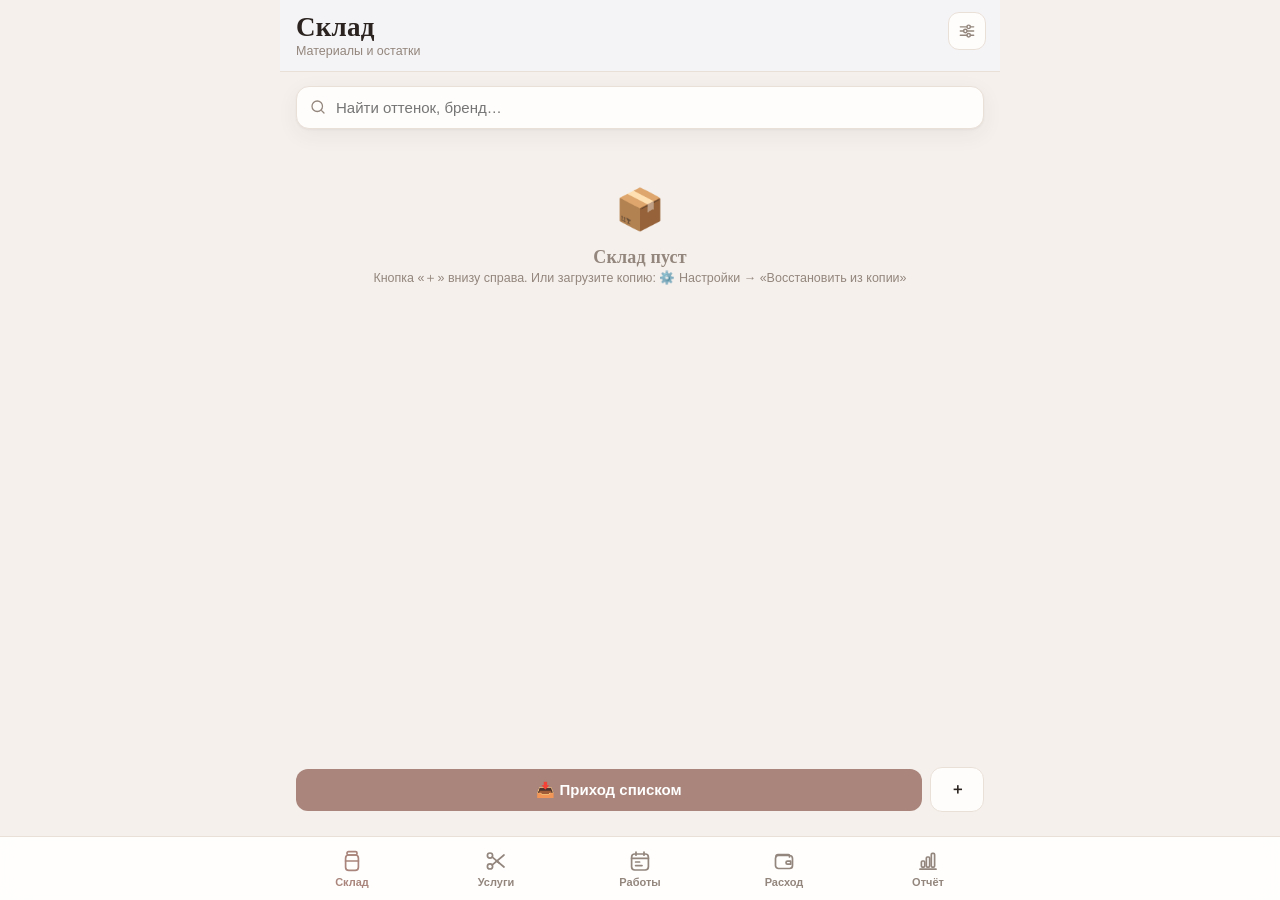
==== commit 70646339: "Add files via upload" ====
--- a/index.html
+++ b/index.html
@@ -336,7 +336,8 @@
 function seed(){
   // Пустой старт: демо-данных нет. Реальные остатки приходят через
   // «Восстановить из копии» или синхронизацию с сервером.
-  return {materials:[], pieces:[], services:[], works:[], purchases:[], expenses:[], equipment:[], _v:4};
+  return {materials:[], pieces:[], services:[], works:[], purchases:[], expenses:[],
+          equipment:[], нормы:нормыПоУмолчанию(), _v:4};
 }
 
 /* Чистый разбор формулы (без DOM) — используется и в сиде, и в приложении.
@@ -344,8 +345,61 @@
    сериях/брендах (Lumia 6.2 и BB 6.2) — ищем подсказку в тексте («вв», «люмиа»,
    бренд); не нашли — строка помечается неоднозначной с списком кандидатов. */
 const _ALIAS={'вв':'bb','бб':'bb','люмиа':'lumia','люмия':'lumia','люми':'lumia','хс':'helen','лонда':'londa','оллин':'ollin','эстель':'estel','эстел':'estel'};
+const _ALIAS_V=new Set(Object.values(_ALIAS));
 function _matCode(m){ const c=m.название.replace(/(\d),(\d)/g,'$1.$2').match(/(\d{1,2}\.\d{1,2})/); return c?c[1]:null; }
 function _matPct(m){ const c=m.название.replace(/(\d),(\d)/g,'$1.$2').match(/(\d+(?:\.\d+)?)\s*%/); return c?c[1]:null; }
+const MAX_CAND=8;   // больше вариантов показывать бессмысленно — это уже не подсказка
+/* Подбор материала по тексту строки. Общий для формулы и прихода списком.
+   used — куски, которые вызывающий уже разобрал сам (граммы, проценты, сумма):
+   их выкидываем, чтобы голые цифры не мешали дожимать выбор. */
+function matchMaterial(norm, mats, used){
+  // слова-подсказки из строки (серия/бренд), с алиасами кириллицы
+  const tokens=(norm.match(/[a-zа-яё]{2,}/g)||[])
+    .filter(t=>!['гр','мл','шт','уп','упак','руб'].includes(t)).map(t=>_ALIAS[t]||t);
+  // Двухбуквенные обрывки («то» из «что-то») находятся внутри половины названий и
+  // дают мусорные совпадения. Ищем по словам от трёх букв — кроме алиасов («вв»→bb).
+  const ищем=tokens.filter(t=>t.length>=3 || _ALIAS_V.has(t));
+  const hay=m=>(m.название+' '+m.бренд).toLowerCase();
+  // отбор по словам: побеждают материалы с НАИБОЛЬШИМ числом совпавших слов
+  const byTokens=list=>{
+    const scored=list.map(m=>({m, n:ищем.filter(t=>hay(m).includes(t)).length})).filter(x=>x.n>0);
+    if(!scored.length) return [];
+    const max=Math.max(...scored.map(x=>x.n));
+    return scored.filter(x=>x.n===max).map(x=>x.m);
+  };
+  let cand=[];
+  const pm=norm.match(/(\d+(?:\.\d+)?)\s*%/);
+  if(pm){ cand=mats.filter(m=>m.тип==='оксид' && _matPct(m)===pm[1]); }
+  else if(/пудр|блонд|обесцв|порош|осветл/.test(norm)){ cand=mats.filter(m=>m.тип==='пудра'); }
+  else if(/бонд|плекс|plex|защит|уход|шампун|кондицион/.test(norm)){ cand=mats.filter(m=>m.тип==='уход'); }
+  else {
+    // код оттенка — ищем ТОЛЬКО среди красок
+    const cm=norm.match(/(\d{1,2}\.\d{1,2})/);
+    if(cm) cand=mats.filter(m=>m.тип==='краска' && _matCode(m)===cm[1]);
+  }
+  // по типу ничего не нашлось («бонд», а уходов на складе нет) — пробуем по словам
+  if(!cand.length && ищем.length) cand=byTokens(mats);
+  // сужаем по подсказкам («вв 6.2», «лонда 6%», «би хеир»)
+  if(cand.length>1 && ищем.length){
+    const hit=byTokens(cand);
+    if(hit.length>=1) cand=hit;
+  }
+  // «шаг 1» vs «шаг 2»: голые цифры строки (кроме уже разобранных) дожимают выбор
+  if(cand.length>1){
+    let rest=norm;
+    (used||[]).forEach(s=>{ if(s) rest=rest.replace(s,' '); });
+    rest=rest.replace(/\d{1,2}\.\d{1,2}/g,' ');
+    const digs=(rest.match(/\d{1,2}/g)||[]);
+    if(digs.length){
+      const hit=cand.filter(m=>digs.every(d=>new RegExp('(^|[^0-9.,])'+d+'([^0-9.,]|$)').test(m.название.toLowerCase())));
+      if(hit.length>=1) cand=hit;
+    }
+  }
+  // Полсклада в «кандидатах» — не подсказка, а шум: родовое слово («краска») цепляет всё.
+  // Честнее сказать «не распознано» и дать выбрать из общего списка.
+  if(cand.length>MAX_CAND) cand=[];
+  return {id:cand.length===1?cand[0].id:null, кандидаты:cand.length>1?cand.map(m=>m.id):null};
+}
 function parseFormulaText(text, mats){
   const chunks=(text||'').split(/[+\n;]+/).map(s=>s.trim()).filter(Boolean);
   const lines=[];
@@ -354,53 +408,102 @@
     let grams=null;
     const gm=norm.match(/(\d+(?:\.\d+)?)\s*(?:гр|г|g|мл|ml)(?![а-яёa-z])/i);
     if(gm) grams=parseFloat(gm[1]);
-    // слова-подсказки из строки (серия/бренд), с алиасами кириллицы
-    const tokens=(norm.match(/[a-zа-яё]{2,}/g)||[]).filter(t=>!['гр','мл'].includes(t)).map(t=>_ALIAS[t]||t);
-    const hay=m=>(m.название+' '+m.бренд).toLowerCase();
-    // отбор по словам: побеждают материалы с НАИБОЛЬШИМ числом совпавших слов
-    const byTokens=list=>{
-      const scored=list.map(m=>({m, n:tokens.filter(t=>hay(m).includes(t)).length})).filter(x=>x.n>0);
-      if(!scored.length) return [];
-      const max=Math.max(...scored.map(x=>x.n));
-      return scored.filter(x=>x.n===max).map(x=>x.m);
-    };
-    let cand=[];
-    const pm=norm.match(/(\d+(?:\.\d+)?)\s*%/);
-    if(pm){ cand=mats.filter(m=>m.тип==='оксид' && _matPct(m)===pm[1]); }
-    else if(/пудр|блонд|обесцв|порош|осветл/.test(norm)){ cand=mats.filter(m=>m.тип==='пудра'); }
-    else if(/бонд|плекс|plex|защит|уход|шампун|кондицион/.test(norm)){ cand=mats.filter(m=>m.тип==='уход'); }
-    else {
-      // код оттенка — ищем ТОЛЬКО среди красок
-      const cm=norm.match(/(\d{1,2}\.\d{1,2})/);
-      if(cm) cand=mats.filter(m=>m.тип==='краска' && _matCode(m)===cm[1]);
-      // код не нашёлся или его нет, но есть слова — ищем по названию во всех типах (уходы, пудры)
-      if(!cand.length && tokens.some(t=>t.length>=3)) cand=byTokens(mats);
-    }
-    // сужаем по подсказкам («вв 6.2», «лонда 6%», «би хеир»)
-    if(cand.length>1 && tokens.length){
-      const hit=byTokens(cand);
-      if(hit.length>=1) cand=hit;
-    }
     let bn=null;
     if(grams==null){ bn=norm.match(/(\d+(?:\.\d+)?)\s*$/); if(bn) grams=parseFloat(bn[1]); }
-    // «шаг 1» vs «шаг 2»: голые цифры строки (кроме граммов/%/кода оттенка) дожимают выбор
-    if(cand.length>1){
-      let rest=norm;
-      [gm&&gm[0], pm&&pm[0], bn&&bn[0]].forEach(s=>{ if(s) rest=rest.replace(s,' '); });
-      rest=rest.replace(/\d{1,2}\.\d{1,2}/g,' ');
-      const digs=(rest.match(/\d{1,2}/g)||[]);
-      if(digs.length){
-        const hit=cand.filter(m=>digs.every(d=>new RegExp('(^|[^0-9.,])'+d+'([^0-9.,]|$)').test(m.название.toLowerCase())));
-        if(hit.length>=1) cand=hit;
-      }
-    }
-    if(grams!=null || cand.length){
-      lines.push({материал_id:cand.length===1?cand[0].id:null, граммы:grams||0, raw:ch,
-        кандидаты:cand.length>1?cand.map(m=>m.id):null});
+    const pm=norm.match(/(\d+(?:\.\d+)?)\s*%/);
+    const r=matchMaterial(norm, mats, [gm&&gm[0], pm&&pm[0], bn&&bn[0]]);
+    if(grams!=null || r.id || r.кандидаты){
+      lines.push({материал_id:r.id, граммы:grams||0, raw:ch, кандидаты:r.кандидаты});
     }
   });
   return lines;
 }
+/* Разбор списка покупок: накладная, сообщение поставщику, свои заметки.
+   Строка = позиция. Сами достаём количество упаковок и сумму, остальное — на подбор. */
+function parseIncomingText(text, mats){
+  return (text||'').split(/[\n;]+/).map(s=>s.trim()).filter(Boolean).map(ch=>{
+    const norm=ch.toLowerCase().replace(/(\d),(\d)/g,'$1.$2');
+    // сумма: «620 ₽», «620 руб», «— 620» в конце, иначе последнее крупное число строки
+    let sm=norm.match(/(\d+(?:\.\d+)?)\s*(?:₽|руб\w*|р\.|р(?![а-яё]))/);
+    if(!sm) sm=norm.match(/[=—–-]\s*(\d{3,}(?:\.\d+)?)\s*$/);
+    if(!sm) sm=norm.match(/(\d{3,}(?:\.\d+)?)\s*$/);
+    // количество упаковок: «2 шт», «2 уп», «х2» (латинская x внутри слова не считается)
+    let qm=norm.match(/(\d+(?:\.\d+)?)\s*(?:шт|уп\w*)(?![а-яё])/);
+    if(!qm) qm=norm.match(/(?:^|[^a-zа-яё])[хx×*]\s*(\d+(?:\.\d+)?)/);
+    const pm=norm.match(/(\d+(?:\.\d+)?)\s*%/);
+    const r=matchMaterial(norm, mats, [sm&&sm[0], qm&&qm[0], pm&&pm[0]]);
+    return incFill({материал_id:r.id, кандидаты:r.кандидаты, raw:ch, граммы:null,
+      уп:qm?parseFloat(qm[1]):null, сумма:sm?parseFloat(sm[1]):null});
+  });
+}
+/* Автоподстановка по понятным позициям: чего в строке не было — достраиваем из
+   карточки материала, чтобы сверять глазами, а не набивать руками. */
+function incFill(r){
+  const m=r.материал_id?mById(r.материал_id):null;
+  if(!m) return r;
+  if(r.уп==null && r.сумма!=null && m.цена_упаковки>0){
+    // сумма делится на цену почти ровно — значит столько упаковок и взяли
+    const n=r.сумма/m.цена_упаковки;
+    r.уп=(Math.round(n)>=1 && Math.abs(n-Math.round(n))<=0.12) ? Math.round(n) : 1;
+  }
+  if(r.уп==null) r.уп=1;
+  if(r.граммы==null) r.граммы=Math.round(r.уп*m.нетто_г*10)/10;
+  if(r.сумма==null) r.сумма=Math.round(r.уп*m.цена_упаковки);
+  return r;
+}
+
+/* ==================== НОРМЫ РАСХОДА ====================
+   То, что тратится на клиента, но на складе не ведётся. Уход считаем граммами
+   по средней цене (5 шампуней разных марок = одна средняя цена за грамм), мелочь —
+   фиксированной суммой за работу. «Накидка» — процент на погрешность поверх строки.
+   В Расход это не попадает: деньги учитываются в момент покупки, тут только маржа. */
+const ЕД={г:'г', шт:'шт', раб:'за работу'};
+function нормыПоУмолчанию(){
+  return [
+    {id:'nsh', название:'Шампунь', ед:'г', цена:1.63, накидка:0},
+    {id:'nma', название:'Маска', ед:'г', цена:4.37, накидка:0},
+    {id:'nko', название:'Кондиционер / бальзам', ед:'г', цена:1.27, накидка:0},
+    {id:'nme', название:'Мелочь', ед:'раб', цена:161, накидка:10, всем:true,
+     заметка:'сервисные расходы, стайлинг, перчатки, ватные диски, полотенца'},
+    {id:'nmo', название:'Расход на модель', ед:'раб', цена:300, накидка:0,
+     заметка:'вся мелочь и уход одной суммой'},
+  ];
+}
+/* Разовая раскладка типового расхода по услугам прайса — чтобы не забивать руками.
+   Третий элемент — отключить общие строки: у модели свои 300 ₽ на всё про всё. */
+const ТИПОВОЙ_РАСХОД=[
+  [/консульт/i,            {nsh:5,  nko:5}],
+  [/молекуляр|^\s*уход/i,  {nsh:15, nma:30, nko:10}],
+  [/тонирован/i,           {nsh:20, nma:10, nko:10}],
+  [/однотон/i,             {nsh:25, nko:15}],
+  [/контуринг/i,           {nsh:20, nma:15, nko:10}],
+  [/сложн/i,               {nsh:30, nma:30, nko:15}],
+  [/чёрн|черн|тёмн|темн/i, {nsh:40, nma:30, nko:15}],
+  [/модел/i,               {nmo:1}, true],
+];
+function нById(id){ return (DB.нормы||[]).find(n=>n.id===id); }
+function нормаСумма(n){ return (n.кол||0)*(n.цена||0)*(1+(n.накидка||0)/100); }
+/* Строки типового расхода услуги: свои плюс общие («Мелочь» идёт во все работы). */
+function нормыУслуги(s){
+  const out=((s&&s.нормы)||[]).filter(x=>нById(x.id)).map(x=>({id:x.id, кол:x.кол||0}));
+  if(!s || !s.без_общих) (DB.нормы||[]).filter(n=>n.всем).forEach(n=>{
+    if(!out.find(o=>o.id===n.id)) out.push({id:n.id, кол:1});
+  });
+  return out;
+}
+/* Снимок в работу: цены со временем меняются, а старая работа должна остаться как была. */
+function снимокНорм(list){
+  return (list||[]).map(x=>{
+    const n=нById(x.id); if(!n) return null;
+    return {норма_id:n.id, название:n.название, ед:n.ед, кол:x.кол||0,
+            цена:n.цена||0, накидка:n.накидка||0};
+  }).filter(x=>x && x.кол>0);
+}
+
+/* Сколько реально ушло со склада по шагу работы. У старых записей поля нет —
+   там списание в ноль не упиралось, берём запрошенное. */
+function спис(s){ return s.списано!=null ? s.списано : (s.факт_граммы||0); }
+function списШт(p){ return p.списано!=null ? p.списано : (p.кол_во||0); }
 
 /* стоимость работы по её шагам (без списания склада) */
 function calcCost(w, materials){
@@ -412,16 +515,23 @@
     if(ox) c += (s.факт_оксида||0)*gpr(ox);
   });
   (w.штучные||[]).forEach(p=> c += (p.кол_во||0)*(p.цена_за_штуку||0));
+  (w.нормы||[]).forEach(n=> c += нормаСумма(n));
   return Math.round(c);
 }
 
 /* ==================== ХРАНИЛИЩЕ ==================== */
-const APP_BUILD = '2026-09-01 · 19';   // поднимать при каждой выкладке
+const APP_BUILD = '2026-09-23 · 24';   // поднимать при каждой выкладке
 const KEY = 'colorist_v7';
 let DB;
 function load(){
   try{ DB = JSON.parse(localStorage.getItem(KEY)); }catch(e){ DB=null; }
   if(!DB || !DB.materials){ DB = seed(); save(); }
+  мигрируй();
+}
+/* Дочистка базы до текущего формата. Вызывается не только при старте: данные приезжают
+   ещё и с сервера, и из файла копии — там они в том виде, в каком их сохранило старое
+   приложение, и без этой обработки поедут цены и типовой расход. */
+function мигрируй(){
   if(!DB.purchases) DB.purchases=[];
   // Единый журнал расходов + список оборудования
   if(!DB.expenses){
@@ -429,6 +539,29 @@
       сумма:b.сумма||0, заметка:(b.название||'Закупка')+(b.кол?' · '+b.кол:''), материал_id:b.материал_id||null}));
   }
   if(!DB.equipment) DB.equipment=[];
+  if(!DB.нормы) DB.нормы=нормыПоУмолчанию();
+  // Типовой расход раскладываем по услугам один раз: дальше это её данные, не наши.
+  if(!DB._нормы1){
+    (DB.services||[]).forEach(s=>{
+      if(s.нормы) return;
+      const hit=ТИПОВОЙ_РАСХОД.find(([re])=>re.test(s.название||''));
+      s.нормы = hit ? Object.keys(hit[1]).map(id=>({id, кол:hit[1][id]})) : [];
+      if(hit && hit[2]) s.без_общих=true;
+    });
+    DB._нормы1=1;
+  }
+  // Сентябрьские работы заносились до того, как появился типовой расход — проставляем его
+  // задним числом и пересчитываем маржу. Август не трогаем: там и материалы не заносились.
+  if(!DB._нормыРаботы1){
+    (DB.works||[]).forEach(w=>{
+      if(!margCounted(w) || (w.нормы||[]).length) return;
+      const s=sById(w.услуга_id); if(!s) return;
+      w.нормы=снимокНорм(нормыУслуги(s));
+      w.себестоимость=calcCost(w, DB.materials);
+      w.маржа=w.цена-w.себестоимость;
+    });
+    DB._нормыРаботы1=1;
+  }
   // Оксиды у разных брендов зовутся одинаково («Оксид 6%»), в выпадашке было не различить —
   // дописываем бренд в название. Идемпотентно: второй раз не добавится.
   (DB.materials||[]).forEach(m=>{
@@ -473,7 +606,11 @@
   window.scrollTo(0,0);
 }
 function fabFor(tab){
-  if(tab==='stock') return `<button class="btn" onclick="editMaterial()">＋ Добавить материал</button>`;
+  // Приход бывает после каждой закупки, новый материал — редко: ему хватит «＋».
+  if(tab==='stock') return `<div class="row" style="gap:8px">
+    <button class="btn" style="flex:1;width:auto" onclick="incomingSheet()">📥 Приход списком</button>
+    <button class="btn ghost" style="flex:none;width:54px;padding:12px 0" onclick="editMaterial()" aria-label="Добавить материал">＋</button>
+  </div>`;
   if(tab==='services') return `<button class="btn" onclick="editService()">＋ Новая услуга</button>`;
   if(tab==='works') return `<button class="btn" onclick="newWork()">＋ Работа</button>`;
   if(tab==='expenses') return `<button class="btn" onclick="editExpense()">＋ Добавить расход</button>`;
@@ -586,7 +723,7 @@
     h += accHeader(g.k, g.ic, g.title, items.length, lowN, open);
     if(open) h += `<div class="mgrid">` + items.map(matCardHtml).join('') + `</div>`;
   });
-  if(!DB.materials.length) h += emptyBox('📦','Склад пуст','Кнопка «＋ Добавить материал» внизу. Или загрузите копию: ⚙️ Настройки → «Восстановить из копии»');
+  if(!DB.materials.length) h += emptyBox('📦','Склад пуст','Кнопка «＋» внизу справа. Или загрузите копию: ⚙️ Настройки → «Восстановить из копии»');
   return h;
 }
 const LINE_ICONS = {
@@ -784,6 +921,170 @@
   DB.expenses.push({id:uid('e'), дата, категория:'материалы', граммы:o.граммы||0,
     цена_до:o.цена_до, цена_после:o.цена_после,
     сумма:o.сумма||0, заметка:(o.название||'Закупка')+(o.кол?' · '+o.кол:''), материал_id:o.материал_id||null});
+}
+
+/* ==================== ПРИХОД СПИСКОМ ==================== */
+/* Варианты для выпадашки материала. Кандидаты подбора — наверх, остальные — как на складе.
+   Бренд в подписи: иначе «Оксид 6%» от разных марок не различить. */
+function matOptions(id, candIds){
+  let h='';
+  if(candIds&&candIds.length){
+    h+=candIds.map(cid=>{const c=mById(cid); return c?`<option value="${c.id}">${esc(c.название)} (${esc(c.бренд)})</option>`:'';}).join('');
+    h+=`<option value="" disabled>──────────</option>`;
+  }
+  h+=sortMats(DB.materials).map(m=>
+    `<option value="${m.id}" ${m.id===id?'selected':''}>${esc(withBrand(m.название,m.бренд))}</option>`).join('');
+  return h;
+}
+/* Черновик живёт между открытиями: можно закрыть, завести недостающий материал и вернуться. */
+let _inc=null;
+function incomingSheet(){
+  if(!DB.materials.length) return toast('Сначала заведите материалы на складе');
+  if(!_inc) _inc={text:'', rows:[], дата:todayISO(), вРасход:true};
+  if(!_inc.дата) _inc.дата=todayISO();
+  drawIncoming();
+}
+function incParse(){
+  const el=document.getElementById('inc_text');
+  if(el) _inc.text=el.value;
+  const t=(_inc.text||'').trim();
+  if(!t) return toast('Вставьте список');
+  const rows=parseIncomingText(t, DB.materials);
+  if(!rows.length) return toast('Не удалось разобрать список');
+  _inc.rows=rows; drawIncoming();
+  const bad=rows.filter(r=>!r.материал_id).length;
+  toast(bad ? `Разобрано, уточните ${bad} ${plural(bad,'позицию','позиции','позиций')}`
+            : 'Список разобран ✓');
+}
+function incClear(){ _inc={text:'', rows:[], дата:todayISO(), вРасход:true}; drawIncoming(); }
+function incDel(i){ _inc.rows.splice(i,1); drawIncoming(); }
+/* Правка строки. Смена материала или количества пересчитывает граммы и сумму —
+   но только те, которых не трогали руками: введённое вручную важнее подстановки. */
+function incSet(i, поле, v){
+  const r=_inc.rows[i]; if(!r) return;
+  if(поле==='г'){ r.граммы=+v||0; r._gТронут=true; return incTotals(); }
+  if(поле==='с'){ r.сумма=+v||0; r._sТронут=true; return incTotals(); }
+  if(поле==='m'){ r.материал_id=v||null; r.кандидаты=null; }
+  if(поле==='уп'){ r.уп=+v||0; }
+  if(!r._gТронут) r.граммы=null;
+  if(!r._sТронут) r.сумма=null;
+  incFill(r); drawIncoming();
+}
+function incRowHtml(r, i){
+  const m=r.материал_id?mById(r.материал_id):null;
+  const amb=!m && r.кандидаты && r.кандидаты.length;
+  const style = amb ? 'border-color:#f2ddb0;background:var(--amber-soft)'
+              : !m ? 'border-color:#f3bcbc;background:var(--red-soft)' : '';
+  const label = amb ? '<span style="color:var(--amber)">найдено несколько — выберите</span>'
+              : !m ? '<span style="color:var(--red)">не распознано — выберите</span>'
+              : TYPE[m.тип];
+  const ценаНов = (r.сумма>0 && r.уп>0) ? Math.round(r.сумма/r.уп) : 0;
+  const ценаИзм = m && ценаНов && Math.abs(ценаНов-m.цена_упаковки)>=1;
+  // Цена за грамм скакнула в разы — почти всегда это другая фасовка (взяла литр вместо 5 л),
+  // а не новая цена. Молча переписать цену упаковки = испортить себестоимость всех работ.
+  const скачок = ценаИзм && m.цена_упаковки>0 &&
+    (ценаНов/m.цена_упаковки>1.5 || ценаНов/m.цена_упаковки<0.67);
+  const v=x=>x==null?'':x;
+  return `<div class="step-card" style="${style}">
+    <div class="row between" style="margin-bottom:7px">
+      <span class="xs muted ell grow">«${esc(r.raw)}»</span>
+      <span class="iconbtn" style="flex:none;width:28px;height:28px" onclick="incDel(${i})">✕</span>
+    </div>
+    <label class="fld" style="margin-bottom:8px"><span>${label}</span>
+      <select onchange="incSet(${i},'m',this.value)">
+        <option value="">— выбрать —</option>${matOptions(r.материал_id, amb?r.кандидаты:null)}
+      </select></label>
+    <div class="fld-row" style="gap:8px">
+      <label class="fld" style="margin-bottom:0"><span>Упак.</span>
+        <input type="number" inputmode="decimal" step="0.5" value="${v(r.уп)}" onchange="incSet(${i},'уп',this.value)"></label>
+      <label class="fld" style="margin-bottom:0"><span>Грамм</span>
+        <input type="number" inputmode="numeric" value="${v(r.граммы)}" onchange="incSet(${i},'г',this.value)"></label>
+      <label class="fld" style="margin-bottom:0"><span>Сумма, ₽</span>
+        <input type="number" inputmode="numeric" value="${v(r.сумма)}" onchange="incSet(${i},'с',this.value)"></label>
+    </div>
+    ${m?`<div class="xs muted" style="margin-top:7px">Остаток ${fmtG(m.остаток_г)} → <b>${fmtG(m.остаток_г+(r.граммы||0))}</b> г · 1 уп. = ${fmtG(m.нетто_г)} г · цена уп. ${
+      ценаИзм?`${money(m.цена_упаковки)} → <b style="color:var(--amber)">${money(ценаНов)}</b>`:money(m.цена_упаковки)}</div>`:''}
+    ${скачок?`<div class="xs" style="margin-top:6px;color:var(--red)">⚠ цена упаковки меняется в ${
+      (ценаНов>m.цена_упаковки?ценаНов/m.цена_упаковки:m.цена_упаковки/ценаНов).toFixed(1)} раза. Похоже, фасовка другая: в карточке 1 уп. = ${fmtG(m.нетто_г)} г. Поправь «Упак.» и «Грамм» — иначе себестоимость поедет.</div>`:''}
+  </div>`;
+}
+function incSumHtml(){
+  const rows=_inc.rows, готовы=rows.filter(incReady);
+  const г=готовы.reduce((s,r)=>s+(r.граммы||0),0);
+  const с=готовы.reduce((s,r)=>s+(r.сумма||0),0);
+  const нет=rows.length-готовы.length;
+  return `<div class="kv"><span class="k">Позиций к проведению</span><span class="v">${готовы.length}${
+      нет?` <span class="xs" style="color:var(--red)">· ${нет} не готово</span>`:''}</span></div>
+    <div class="kv"><span class="k">Придёт на склад</span><span class="v">+${fmtG(г)} г</span></div>
+    <div class="kv"><span class="k">Итого сумма</span><span class="v">${money(с)}</span></div>`;
+}
+function incReady(r){ return !!r.материал_id && ((r.граммы||0)>0 || (r.сумма||0)>0); }
+function incTotals(){ const el=document.getElementById('inc_sum'); if(el) el.innerHTML=incSumHtml(); }
+function drawIncoming(){
+  const rows=_inc.rows;
+  const готово=rows.filter(incReady).length;
+  openSheet('Приход списком', `
+    <div class="sm muted" style="margin-bottom:10px">Вставь список покупок — по строке на позицию. Что понятно, подставится само; останется сверить граммы и цены.</div>
+    <div class="card" style="background:var(--brand-soft);border-color:#e0d6ff">
+      <div class="xs" style="color:var(--brand);font-weight:700;margin-bottom:6px">СПИСОК ПОКУПОК</div>
+      <textarea id="inc_text" rows="4" style="resize:vertical" onchange="_inc.text=this.value"
+        placeholder="Lumia 6.2 — 2 шт — 1240&#10;Оксид 6% 1 уп 450&#10;пудра х2 1800">${esc(_inc.text||'')}</textarea>
+      <div class="row" style="gap:8px;margin-top:8px">
+        <button class="btn sm" style="flex:1;width:auto" onclick="incParse()">🔎 Разобрать</button>
+        ${rows.length?`<button class="btn sm ghost" style="flex:none" onclick="incClear()">Очистить</button>`:''}
+      </div>
+    </div>
+    ${rows.length?`
+      <div class="section-title"><span>Сверка</span><span class="muted mono">${готово} из ${rows.length}</span></div>
+      ${rows.map(incRowHtml).join('')}
+      <div class="fld-row" style="align-items:flex-end;margin-top:4px">
+        <label class="fld" style="flex:1"><span>Дата покупки</span>
+          <input type="date" value="${_inc.дата}" onchange="_inc.дата=this.value"></label>
+        <label class="chk" style="flex:1;margin-bottom:12px">
+          <input type="checkbox" ${_inc.вРасход?'checked':''} onchange="_inc.вРасход=this.checked">
+          <span>В расход<br><span class="xs muted">записать траты</span></span>
+        </label>
+      </div>
+      <div class="sm muted" style="margin:-4px 0 10px">Дата одна на всю накладную: купила в августе — поставь ту, траты лягут в август.</div>
+      <div class="card" id="inc_sum">${incSumHtml()}</div>`
+    :`<div class="sm muted" style="margin:2px 2px 10px">Позиции, которой нет на складе, парсер не найдёт — заведи её через ＋ и нажми «Разобрать» ещё раз. Список никуда не денется.</div>`}
+  `, rows.length
+    ? [`<button class="btn ghost" onclick="closeSheet()">Отмена</button>`,
+       `<button class="btn" onclick="doIncoming()">📥 Провести приход</button>`]
+    : [`<button class="btn ghost" onclick="closeSheet()">Закрыть</button>`]);
+}
+function doIncoming(){
+  const rows=_inc.rows.filter(incReady);
+  if(!rows.length) return toast('Нечего проводить — уточните позиции');
+  const дата=_inc.дата||todayISO(), вРасход=!!_inc.вРасход;
+  let итогГ=0, итогС=0, ценИзм=0;
+  rows.forEach(r=>{
+    const m=mById(r.материал_id); if(!m) return;
+    const add=r.граммы||0, packs=r.уп||0, сумма=r.сумма||0;
+    m.остаток_г=Math.round((m.остаток_г+add)*10)/10;
+    // цена изменилась → запоминаем новую; цену до/после храним для отката закупки
+    const ценаДо=m.цена_упаковки;
+    if(сумма>0 && packs>0){
+      const нов=Math.round(сумма/packs);
+      if(Math.abs(нов-m.цена_упаковки)>=1){ m.цена_упаковки=нов; ценИзм++; }
+    }
+    if(вРасход && сумма>0) logPurchase({материал_id:m.id, название:m.название,
+      кол:packs>0?packs+' уп.':fmtG(add)+' г', граммы:add, сумма, дата,
+      цена_до:ценаДо, цена_после:m.цена_упаковки});
+    _stockOpen[m.тип]=true;
+    итогГ+=add; итогС+=сумма;
+  });
+  // недоделанные строки не теряем — остаются черновиком до следующего раза
+  const остались=_inc.rows.filter(r=>!incReady(r));
+  _inc = остались.length ? {text:_inc.text, rows:остались, дата, вРасход} : null;
+  _stockQuery='';
+  save(); closeSheet(); go('stock');
+  const хвост=[];
+  if(ценИзм) хвост.push(ценИзм+' ц. обновлено');
+  if(остались.length) хвост.push(остались.length+' в черновике');
+  toast(`Приход: ${rows.length} ${plural(rows.length,'позиция','позиции','позиций')} · +${fmtG(итогГ)} г`
+    + (вРасход&&итогС?' · расход '+money(итогС):'')
+    + (хвост.length?' · '+хвост.join(' · '):''));
 }
 
 function editMaterial(id){
@@ -960,6 +1261,15 @@
       })()}
       ${s.заметка?`<div class="sm muted" style="padding-top:8px">📌 ${esc(s.заметка)}</div>`:''}
     </div>
+    ${(()=>{
+      const нн=снимокНорм(нормыУслуги(s));
+      if(!нн.length) return '';
+      const итог=нн.reduce((x,n)=>x+нормаСумма(n),0);
+      return `<div class="section-title"><span>Типовой расход</span><span class="muted mono">${money(итог)}</span></div>
+      <div class="card">${нн.map(n=>`<div class="kv"><span class="k">${esc(n.название)}${
+        n.ед==='раб'?'':' · '+fmtG(n.кол)+' '+ЕД[n.ед]}${n.накидка?` <span class="xs">+${n.накидка}%</span>`:''
+        }</span><span class="v">${money(нормаСумма(n))}</span></div>`).join('')}</div>`;
+    })()}
     ${st?`<div class="section-title"><span>Факт по журналу</span></div>
     <div class="card">
       <div class="kv"><span class="k">Проведено работ</span><span class="v">${st.n}</span></div>
@@ -977,11 +1287,51 @@
 }
 function delService(id){ confirmDo('Удалить услугу?', ()=>{
   DB.services=DB.services.filter(s=>s.id!==id); save(); closeSheet(); go('services'); toast('Удалено'); }); }
-let _seIcon='капля';
+let _seIcon='капля', _seНормы=[], _seБезОбщих=false;
 function pickSeIcon(k){ _seIcon=k; document.querySelectorAll('#seIcons .icpick').forEach(b=>b.classList.toggle('on', b.dataset.k===k)); }
+/* Редактор типового расхода в услуге. Показываем сразу все нормы: 0 — значит не используется,
+   добавлять-удалять строки не надо. Общие («Мелочь») отдельно, их можно отключить целиком. */
+function seНормыКол(id){ const x=_seНормы.find(o=>o.id===id); return x?x.кол:0; }
+function setSeНорма(id, v){
+  const кол=+v||0, i=_seНормы.findIndex(o=>o.id===id);
+  if(i>=0) _seНормы[i].кол=кол; else _seНормы.push({id, кол});
+  drawSeНормы();
+}
+function drawSeНормы(){
+  const box=document.getElementById('seНормы'); if(!box) return;
+  const свои=(DB.нормы||[]).filter(n=>!n.всем);
+  const общие=(DB.нормы||[]).filter(n=>n.всем);
+  let итог=свои.reduce((s,n)=>s+нормаСумма({кол:seНормыКол(n.id), цена:n.цена, накидка:n.накидка}),0);
+  if(!_seБезОбщих) итог+=общие.reduce((s,n)=>s+нормаСумма({кол:1, цена:n.цена, накидка:n.накидка}),0);
+  box.innerHTML = (свои.length?svoiHtml(свои):'<div class="sm muted">Справочник норм пуст: ⚙️ Настройки → «Нормы расхода».</div>')
+    + (общие.length?`<div class="divider"></div>
+      <label class="chk" style="margin-bottom:6px">
+        <input type="checkbox" ${_seБезОбщих?'':'checked'} onchange="_seБезОбщих=!this.checked;drawSeНормы()">
+        <span>${общие.map(n=>esc(n.название)+' — '+money(нормаСумма({кол:1,цена:n.цена,накидка:n.накидка}))).join(', ')}
+        <br><span class="xs muted">общая строка, идёт во все услуги</span></span>
+      </label>`:'');
+  const t=document.getElementById('seНормыИтог'); if(t) t.textContent=money(итог);
+}
+function svoiHtml(свои){
+  return свои.map(n=>{
+    const кол=seНормыКол(n.id);
+    return `<div class="row" style="gap:9px;padding:6px 0">
+      <div class="grow" style="min-width:0">
+        <div class="sm ell" style="font-weight:600">${esc(n.название)}</div>
+        <div class="xs muted">${money1(n.цена)}/${ЕД[n.ед]}</div>
+      </div>
+      <input type="number" inputmode="numeric" value="${кол||''}" placeholder="0" aria-label="${ЕД[n.ед]}"
+        style="flex:none;width:74px;padding:9px;text-align:center"
+        onchange="setSeНорма('${n.id}',this.value)">
+      <span class="mono xs muted" style="flex:none;width:58px;text-align:right">${кол?money(нормаСумма({кол,цена:n.цена,накидка:n.накидка})):'—'}</span>
+    </div>`;
+  }).join('');
+}
 function editService(id){
   const s = id?sById(id):{id:uid('s'), название:'', иконка:'капля', цена_от:2000, цена_до:0, время_мин:60};
   _seIcon = SVC_ICONS[s.иконка]?s.иконка:'капля';
+  _seНормы = (s.нормы||[]).map(x=>({id:x.id, кол:x.кол||0}));
+  _seБезОбщих = !!s.без_общих;
   openSheet(id?'Изменить услугу':'Новая услуга', `
     <label class="fld"><span>Название</span><input id="se_name" value="${esc(s.название)}" placeholder="Окрашивание в один тон"></label>
     <label class="fld"><span>Иконка</span>
@@ -998,8 +1348,12 @@
     <label class="fld"><span>Примечание <span class="xs muted">(не обяз.)</span></span>
       <input id="se_note" value="${esc(s.заметка||'')}" placeholder="доплата за густоту/длину до 5000 ₽"></label>
     <div class="sm muted" style="margin-top:-4px">Это прайс-лист: цена ориентировочная. «До» заполняй, если цена или время плавают — покажется вилкой. Точную сумму впишешь, когда будешь проводить работу.</div>
+    <div class="section-title"><span>Типовой расход</span><span class="muted mono" id="seНормыИтог"></span></div>
+    <div class="card" id="seНормы"></div>
+    <div class="sm muted" style="margin:-4px 2px 0">Сколько уходит на клиента по этой услуге. Подставится само при проведении работы и ляжет в себестоимость. На складе не списывается и в Расход не попадает — деньги учитываются, когда покупаешь.</div>
   `, [`<button class="btn ghost" onclick="closeSheet()">Отмена</button>`,
       `<button class="btn" onclick="saveService('${id||''}','${s.id}')">Сохранить</button>`]);
+  drawSeНормы();
 }
 function saveService(id, newId){
   const g=x=>document.getElementById(x).value;
@@ -1011,7 +1365,8 @@
   if(тдо && тдо<тот) [тот,тдо]=[тдо,тот];
   if(тдо===тот) тдо=0;
   const obj={ id:id||newId, название:name, иконка:_seIcon||'капля',
-    цена_от:от, цена_до:до, время_мин:тот, время_до:тдо, заметка:g('se_note').trim() };
+    цена_от:от, цена_до:до, время_мин:тот, время_до:тдо, заметка:g('se_note').trim(),
+    нормы:_seНормы.filter(x=>x.кол>0 && нById(x.id)), без_общих:_seБезОбщих };
   if(id){ const i=DB.services.findIndex(s=>s.id===id); DB.services[i]=obj; }
   else DB.services.push(obj);
   save(); closeSheet(); go('services'); toast('Сохранено');
@@ -1121,11 +1476,15 @@
     </div>`;
   }).join('');
   const pieces=(w.штучные||[]).map(p=>`<div class="kv"><span class="k">${esc(p.название)}</span><span class="v">${p.кол_во} шт</span></div>`).join('');
+  const нормы=(w.нормы||[]).map(n=>`<div class="kv"><span class="k">${esc(n.название)}${
+    n.ед==='раб'?'':' · '+fmtG(n.кол)+' '+ЕД[n.ед]}${n.накидка?` <span class="xs">+${n.накидка}%</span>`:''
+    }</span><span class="v">${money(нормаСумма(n))}</span></div>`).join('');
   openSheet(esc(w.услуга_назв), `
     <div class="sm muted" style="margin-bottom:10px">${fmtDate(w.дата)} · ${esc(w.услуга_назв)}</div>
     ${w.формула?`<div class="card" style="background:var(--brand-soft);border-color:#e0d6ff"><div class="xs" style="color:var(--brand);font-weight:700;margin-bottom:4px">ФОРМУЛА ИЗ DIKIDI</div><div class="sm mono">${esc(w.формула)}</div></div>`:''}
     ${steps}
     ${pieces?`<div class="card">${pieces}</div>`:''}
+    ${нормы?`<div class="section-title"><span>Типовой расход</span></div><div class="card">${нормы}</div>`:''}
     <div class="card">
       <div class="kv"><span class="k">Остаток смеси (в отход)</span><span class="v">${w.остаток_смеси_г} г</span></div>
       <div class="kv"><span class="k">Цена</span><span class="v">${money(w.цена)}</span></div>
@@ -1141,10 +1500,12 @@
   const w=DB.works.find(x=>x.id===id); if(!w) return;
   const orig={};
   // Для работ, списанных со склада, помним прежние граммы — чтобы availFor не считал их дефицитом при правке.
-  if(!w.без_склада) (w.шаги||[]).forEach(s=>{ orig[s.материал_id]=(orig[s.материал_id]||0)+s.факт_граммы; });
+  if(!w.без_склада) (w.шаги||[]).forEach(s=>{ orig[s.материал_id]=(orig[s.материал_id]||0)+спис(s); });
   _nw={услуга_id:w.услуга_id,
     lines:(w.шаги||[]).map(s=>({материал_id:s.материал_id, граммы:s.факт_граммы})),
     штучные:(w.штучные||[]).map(p=>({id:p.id, кол_во:p.кол_во})),
+    // у старых работ норм нет — подставлять задним числом не будем, себестоимость уехала бы
+    нормы:(w.нормы||[]).map(n=>({id:n.норма_id, кол:n.кол})),
     остаток:w.остаток_смеси_г||0, формула:w.формула||'', цена:w.цена||0, время:w.время||(sById(w.услуга_id)||{}).время_мин||0,
     _editId:id, _date:w.дата, _noStock:!!w.без_склада, _origByMat:orig};
   drawNewWork();
@@ -1177,9 +1538,9 @@
     const w=DB.works.find(x=>x.id===id);
     // возврат на склад — только если работа реально списывалась
     if(w && !w.без_склада){
-      (w.шаги||[]).forEach(s=>{ const m=mById(s.материал_id); if(m)m.остаток_г+=s.факт_граммы;
+      (w.шаги||[]).forEach(s=>{ const m=mById(s.материал_id); if(m)m.остаток_г=Math.round((m.остаток_г+спис(s))*10)/10;
         const ox=mById(s.оксид_id); if(ox)ox.остаток_г+=s.факт_оксида; });
-      (w.штучные||[]).forEach(p=>{ const pp=pById(p.id); if(pp)pp.остаток_шт+=p.кол_во; });
+      (w.штучные||[]).forEach(p=>{ const pp=pById(p.id); if(pp)pp.остаток_шт+=списШт(p); });
     }
     DB.works=DB.works.filter(x=>x.id!==id); save(); closeSheet(); go('works'); toast((w&&w.без_склада)?'Удалено':'Удалено, склад пополнен');
   });
@@ -1190,7 +1551,7 @@
 function matName(id){ const m=mById(id); return m?m.название:'—'; }
 function newWork(svcId){
   if(!DB.services.length) return toast('Сначала добавьте услугу');
-  _nw={услуга_id:svcId||DB.services[0].id, lines:[], штучные:[], остаток:0, формула:'',
+  _nw={услуга_id:svcId||DB.services[0].id, lines:[], штучные:[], нормы:[], остаток:0, формула:'',
        _date:todayISO(), _noStock:false};
   loadNwLines();
   drawNewWork();
@@ -1200,6 +1561,7 @@
   const s=sById(_nw.услуга_id);
   _nw.цена = svcFrom(s);
   _nw.время = s.время_мин||0;
+  _nw.нормы = нормыУслуги(s);   // типовой расход подставляется сам, граммы можно поправить
 }
 /* Разбор вставленной формулы в строки расхода. */
 function parseFormula(){
@@ -1214,17 +1576,6 @@
   toast(bad? `Распознано, уточните ${bad} ${plural(bad,'строку','строки','строк')}` : 'Формула распознана ✓');
 }
 function drawNewWork(){
-  const lineOpt=(id,candIds)=>{
-    let h='';
-    if(candIds&&candIds.length){
-      h+=candIds.map(cid=>{const c=mById(cid); return c?`<option value="${c.id}">${esc(c.название)} (${esc(c.бренд)})</option>`:'';}).join('');
-      h+=`<option value="" disabled>──────────</option>`;
-    }
-    // бренд в подписи — иначе «Оксид 6%» от разных марок не различить
-    h+=sortMats(DB.materials).map(m=>
-      `<option value="${m.id}" ${m.id===id?'selected':''}>${esc(withBrand(m.название,m.бренд))}</option>`).join('');
-    return h;
-  };
   const linesHtml=_nw.lines.map((ln,i)=>{
     const m=mById(ln.материал_id);
     const warn=!_nw._noStock && m && ln.граммы>availFor(ln.материал_id);
@@ -1240,7 +1591,7 @@
         <label class="fld" style="margin-bottom:0;flex:2">
           <span>${label}</span>
           <select onchange="_nw.lines[${i}].материал_id=this.value||null;_nw.lines[${i}].кандидаты=null;drawNewWork()">
-            <option value="">— выбрать —</option>${lineOpt(ln.материал_id, amb?ln.кандидаты:null)}
+            <option value="">— выбрать —</option>${matOptions(ln.материал_id, amb?ln.кандидаты:null)}
           </select></label>
         <label class="fld" style="margin-bottom:0;flex:1">
           <span>Грамм ${warn?'<span style="color:var(--red)">!</span>':''}</span>
@@ -1281,6 +1632,8 @@
     <label class="fld"><span>Остаток смеси (в отход), г</span>
       <input type="number" inputmode="numeric" value="${_nw.остаток}" onchange="_nw.остаток=+this.value"></label>
 
+    ${нормыБлок()}
+
     <label class="fld" style="margin-top:12px"><span>Сколько взяла с клиента, ₽${(()=>{const s=sById(_nw.услуга_id);return s&&svcTo(s)>svcFrom(s)?` <span class="xs muted">(по прайсу ${svcPriceText(s)})</span>`:'';})()}</span>
       <input id="nw_price" type="number" inputmode="numeric" value="${_nw.цена}" onchange="_nw.цена=+this.value;recalcNw()"></label>
     <label class="fld"><span>Время работы, мин (для «доход/час»)</span>
@@ -1290,6 +1643,35 @@
       `<button class="btn" onclick="saveWork()">💾 ${_nw._editId?'Сохранить':(_nw._noStock?'Добавить работу':'Провести работу')}</button>`]);
   recalcNw();
 }
+/* Типовой расход в форме работы. Подставился из услуги — обычно править нечего,
+   но граммы редактируются, а лишнюю строку можно убрать (мыла не мыла — бывает). */
+function нормыБлок(){
+  const список=_nw.нормы||[];
+  const итог=список.reduce((s,x)=>{const n=нById(x.id); return s+(n?нормаСумма({кол:x.кол,цена:n.цена,накидка:n.накидка}):0);},0);
+  const строки=список.map((x,i)=>{
+    const n=нById(x.id); if(!n) return '';
+    const с=нормаСумма({кол:x.кол, цена:n.цена, накидка:n.накидка});
+    const фикс=n.ед==='раб';
+    return `<div class="step-card" style="padding:9px 11px;margin-bottom:8px">
+      <div class="row" style="gap:9px">
+        <div class="grow" style="min-width:0">
+          <div class="sm ell" style="font-weight:600">${esc(n.название)}</div>
+          <div class="xs muted ell">${фикс?money(n.цена)+' за работу':money1(n.цена)+'/'+ЕД[n.ед]}${n.накидка?` · +${n.накидка}% погрешность`:''}</div>
+        </div>
+        ${фикс?'':`<input type="number" inputmode="numeric" value="${x.кол}" aria-label="${ЕД[n.ед]}"
+          style="flex:none;width:74px;padding:9px;text-align:center"
+          onchange="_nw.нормы[${i}].кол=+this.value;drawNewWork()">`}
+        <span class="mono" style="flex:none;width:62px;text-align:right">${money(с)}</span>
+        <span class="iconbtn" style="flex:none;width:28px;height:28px" onclick="_nw.нормы.splice(${i},1);drawNewWork()">✕</span>
+      </div>
+    </div>`;
+  }).join('');
+  const убрали=нормыУслуги(sById(_nw.услуга_id)).filter(x=>!список.find(o=>o.id===x.id));
+  return `<div class="section-title"><span>Типовой расход</span><span class="muted mono">${money(итог)}</span></div>
+    ${строки||'<div class="sm muted" style="margin-bottom:10px">Пусто. Задаётся в услуге: Услуги → нужная → «Изменить».</div>'}
+    ${убрали.length?`<div class="sm muted" style="margin:-2px 2px 10px">Убрано из работы: ${
+      убрали.map(x=>esc((нById(x.id)||{}).название)).join(', ')} · <span class="link" onclick="_nw.нормы=нормыУслуги(sById(_nw.услуга_id));drawNewWork()">вернуть</span></div>`:''}`;
+}
 function addNwPiece(id){
   if(_nw.штучные.find(x=>x.id===id)) return;
   _nw.штучные.push({id, кол_во:1}); drawNewWork();
@@ -1297,7 +1679,7 @@
 function nwCost(){
   const шаги=_nw.lines.filter(l=>l.материал_id).map(l=>({материал_id:l.материал_id, факт_граммы:l.граммы, факт_оксида:0}));
   const штучные=_nw.штучные.map(p=>{const pp=pById(p.id);return {...p, цена_за_штуку:pp?pp.цена_за_штуку:0};});
-  return calcCost({шаги, штучные}, DB.materials);
+  return calcCost({шаги, штучные, нормы:снимокНорм(_nw.нормы)}, DB.materials);
 }
 function recalcNw(){
   const cost=nwCost();
@@ -1305,7 +1687,10 @@
   const lvl=margLevel(marg, price);
   const el=document.getElementById('nw_summary'); if(!el)return;
   const short=_nw._noStock?0:_nw.lines.filter(l=>{const m=mById(l.материал_id); return m && l.граммы>availFor(l.материал_id);}).length;
+  const нормыС=Math.round(снимокНорм(_nw.нормы).reduce((s,n)=>s+нормаСумма(n),0));
   el.innerHTML=`
+    ${нормыС?`<div class="kv"><span class="k">Материалы по формуле</span><span class="v">${money(cost-нормыС)}</span></div>
+    <div class="kv"><span class="k">Типовой расход</span><span class="v">${money(нормыС)}</span></div>`:''}
     <div class="kv"><span class="k">Себестоимость</span><span class="v">${money(cost)}</span></div>
     <div class="kv"><span class="k">Цена (доход)</span><span class="v">${money(price)}</span></div>
     <div class="kv"><span class="k">Маржа</span><span class="v" style="color:${lvl.c}">${money(marg)} · ${price?Math.round(marg/price*100):0}%${lvl.t?' · '+lvl.t:''}</span></div>
@@ -1326,22 +1711,31 @@
     const orig=DB.works.find(x=>x.id===_nw._editId);
     if(orig){
       if(!orig.без_склада){
-        (orig.шаги||[]).forEach(st=>{ const m=mById(st.материал_id); if(m)m.остаток_г+=st.факт_граммы; });
-        (orig.штучные||[]).forEach(p=>{ const pp=pById(p.id); if(pp)pp.остаток_шт+=p.кол_во; });
+        (orig.шаги||[]).forEach(st=>{ const m=mById(st.материал_id); if(m)m.остаток_г=Math.round((m.остаток_г+спис(st))*10)/10; });
+        (orig.штучные||[]).forEach(p=>{ const pp=pById(p.id); if(pp)pp.остаток_шт+=списШт(p); });
       }
       DB.works=DB.works.filter(x=>x.id!==_nw._editId);
     }
   }
   const today=todayISO();
+  const нормы=снимокНорм(_nw.нормы);
   const w={ id:_nw._editId||uid('w'), дата:_nw._date||today, услуга_id:s.id, услуга_назв:s.название,
     шаги, остаток_смеси_г:_nw.остаток||0, время:_nw.время||0,
-    штучные, цена:_nw.цена||0, формула:_nw.формула||'', без_склада:noStock };
-  w.себестоимость=calcCost({шаги, штучные}, DB.materials);
+    штучные, нормы, цена:_nw.цена||0, формула:_nw.формула||'', без_склада:noStock };
+  w.себестоимость=calcCost({шаги, штучные, нормы}, DB.materials);
   w.маржа=w.цена-w.себестоимость;
   let zeroed=0;
   if(!noStock){
-    шаги.forEach(st=>{ const m=mById(st.материал_id); if(m){ if(st.факт_граммы>m.остаток_г) zeroed++; m.остаток_г=Math.max(0,m.остаток_г-st.факт_граммы); } });
-    штучные.forEach(p=>{ const pp=pById(p.id); if(pp)pp.остаток_шт=Math.max(0,pp.остаток_шт-p.кол_во); });
+    // Запоминаем, сколько ушло СО СКЛАДА, а не сколько просила формула: при нехватке
+    // остаток упирается в ноль. Без этого удаление работы вернуло бы полную цифру
+    // и дорисовало на склад граммы, которых там никогда не было.
+    шаги.forEach(st=>{ const m=mById(st.материал_id); if(!m){ st.списано=0; return; }
+      if(st.факт_граммы>m.остаток_г) zeroed++;
+      st.списано=Math.min(st.факт_граммы, m.остаток_г);
+      m.остаток_г=Math.round((m.остаток_г-st.списано)*10)/10; });
+    штучные.forEach(p=>{ const pp=pById(p.id); if(!pp){ p.списано=0; return; }
+      p.списано=Math.min(p.кол_во, pp.остаток_шт);
+      pp.остаток_шт-=p.списано; });
   }
   const wasEdit=!!_nw._editId;
   const былП=_wPeriod, былМ=_monthOff;   // работа задним числом иначе пропала бы из фильтра
@@ -1644,6 +2038,14 @@
         <div class="sm muted" style="margin-top:8px">После подключения всё синхронизируется само: изменила данные → улетело на сервер; открыла на новом устройстве → подтянулось.</div>`}
     </div>`;
 
+  h+=`<div class="section-title"><span>Нормы расхода</span></div>
+    <div class="card tap" onclick="нормыSheet()" style="display:flex;align-items:center;gap:11px">
+      <span class="gico"><svg viewBox="0 0 24 24" fill="none" stroke="currentColor" stroke-width="1.6" stroke-linecap="round" stroke-linejoin="round"><path d="M5.5 18.5C5.5 10.5 11.5 5.5 19 5.5c0 7.5-5.5 13-13 13a5 5 0 0 1-.5-.02Z"/><path d="M6 18C9 14.5 12.8 11.6 16.5 9.8"/></svg></span>
+      <div class="grow"><div class="title">Уход и мелочь</div>
+        <div class="sm muted">${(DB.нормы||[]).length} ${plural((DB.нормы||[]).length,'строка','строки','строк')} · средние цены</div></div>
+      <span style="color:var(--muted)">›</span></div>
+    <div class="sm muted" style="margin:2px 2px 0">Шампуни, маски, мелочь — то, что не ведётся на складе. Считается по средней цене и попадает только в маржу.</div>`;
+
   h+=`<div class="section-title"><span>Резервная копия</span></div>
     <div class="card">
       <div class="sm muted" style="margin-bottom:10px">${backupInfoText()}</div>
@@ -1663,6 +2065,66 @@
     </div>
     <div style="height:12px"></div>`;
   return h;
+}
+
+/* ==================== СПРАВОЧНИК НОРМ ==================== */
+function нормыSheet(){
+  const rows=(DB.нормы||[]).map(n=>`<div class="card tap" onclick="editНорма('${n.id}')">
+    <div class="row between">
+      <div class="grow" style="min-width:0">
+        <div class="title ell">${esc(n.название)}${n.всем?' <span class="badge" style="padding:1px 7px">во все</span>':''}</div>
+        <div class="sm muted ell">${n.ед==='раб'?'фикс. сумма за работу':'цена за '+ЕД[n.ед]}${
+          n.накидка?` · +${n.накидка}% погрешность`:''}${n.заметка?' · '+esc(n.заметка):''}</div>
+      </div>
+      <div class="title mono" style="flex:none;padding-left:8px">${n.ед==='раб'?money(n.цена):money1(n.цена)}</div>
+    </div></div>`).join('');
+  openSheet('Нормы расхода', `
+    <div class="sm muted" style="margin-bottom:10px">Средняя цена за грамм по всем маркам: пять шампуней разных брендов — одна строка. На складе не ведутся, в Расход не попадают — только в себестоимость работы.</div>
+    ${rows||'<div class="sm muted" style="margin-bottom:8px">Пока пусто.</div>'}
+    <button class="btn soft" onclick="editНорма('')">＋ Добавить строку</button>`,
+    [`<button class="btn ghost" onclick="closeSheet()">Закрыть</button>`]);
+}
+function editНорма(id){
+  const n = id ? (нById(id)||{}) : {название:'', ед:'г', цена:'', накидка:0, всем:false, заметка:''};
+  openSheet(id?'Изменить норму':'Новая норма', `
+    <label class="fld"><span>Название</span><input id="nr_name" value="${esc(n.название||'')}" placeholder="Шампунь"></label>
+    <div class="fld-row">
+      <label class="fld"><span>Единица</span><select id="nr_ed">
+        ${Object.keys(ЕД).map(k=>`<option value="${k}" ${n.ед===k?'selected':''}>${ЕД[k]}</option>`).join('')}
+      </select></label>
+      <label class="fld"><span>Цена, ₽</span><input id="nr_price" type="number" inputmode="decimal" step="0.01" value="${n.цена===''?'':n.цена}" placeholder="1.63"></label>
+    </div>
+    <div class="sm muted" style="margin:-4px 0 12px">«г» и «шт» — цена за единицу, количество задаётся в услуге. «за работу» — фиксированная сумма, количество не спрашивается.</div>
+    <label class="fld"><span>Погрешность, %</span><input id="nr_nak" type="number" inputmode="numeric" value="${n.накидка||0}" placeholder="0"></label>
+    <div class="sm muted" style="margin:-4px 0 12px">Накидывается поверх суммы этой строки — на случай, что потратила больше.</div>
+    <label class="fld"><span>Заметка <span class="xs muted">(не обяз.)</span></span>
+      <input id="nr_note" value="${esc(n.заметка||'')}" placeholder="что входит в строку"></label>
+    <label class="chk" style="margin-bottom:6px">
+      <input id="nr_all" type="checkbox" ${n.всем?'checked':''}>
+      <span>Во все услуги<br><span class="xs muted">идёт в каждую работу, количество не спрашивается</span></span>
+    </label>`,
+    [ id?`<button class="btn danger wauto" onclick="delНорма('${id}')">🗑</button>`:`<button class="btn ghost" onclick="нормыSheet()">Назад</button>`,
+      `<button class="btn" onclick="saveНорма('${id||''}')">Сохранить</button>`]);
+}
+function saveНорма(id){
+  const g=x=>document.getElementById(x).value;
+  const name=g('nr_name').trim(); if(!name) return toast('Введите название');
+  const obj={ название:name, ед:g('nr_ed'), цена:+g('nr_price')||0, накидка:+g('nr_nak')||0,
+              заметка:g('nr_note').trim(), всем:document.getElementById('nr_all').checked };
+  if(!DB.нормы) DB.нормы=[];
+  if(id){ const i=DB.нормы.findIndex(x=>x.id===id); if(i>=0) DB.нормы[i]={...DB.нормы[i], ...obj}; }
+  else DB.нормы.push({id:uid('n'), ...obj});
+  save(); нормыSheet(); toast('Сохранено');
+}
+/* Удаление нормы чистит ссылки в услугах. Работы не трогаем: у них снимок с ценой,
+   он и должен пережить справочник — иначе поедет маржа за прошлые месяцы. */
+function delНорма(id){
+  const исп=(DB.services||[]).filter(s=>(s.нормы||[]).some(x=>x.id===id)).length;
+  confirmDo('Удалить строку из справочника?'+(исп?` Она используется в ${исп} ${plural(исп,'услуге','услугах','услугах')} — оттуда тоже уберётся. Проведённые работы не изменятся.`:''), ()=>{
+    DB.нормы=(DB.нормы||[]).filter(n=>n.id!==id);
+    (DB.services||[]).forEach(s=>{ if(s.нормы) s.нормы=s.нормы.filter(x=>x.id!==id); });
+    save(); нормыSheet(); toast('Удалено');
+  });
 }
 
 /* ==================== СИНХРОНИЗАЦИЯ С СЕРВЕРОМ ==================== */
@@ -1695,7 +2157,7 @@
     const remote=await r.json();
     const rAt=+(remote&&remote.updatedAt)||0, lAt=+DB._updatedAt||0;
     if(remote && remote.db && rAt>lAt){
-      DB=remote.db; if(!DB.purchases)DB.purchases=[];
+      DB=remote.db; мигрируй();
       localStorage.setItem(KEY, JSON.stringify(DB));
       go(TAB); toast('Данные обновлены с сервера ✓');
     } else if(lAt>rAt){ pushSync(); }
@@ -1740,7 +2202,7 @@
     const remote=await r.json();
     if(!remote || !remote.db || !Array.isArray(remote.db.materials)) throw new Error('на сервере не данные учёта');
     localStorage.setItem(SYNC_KEY, JSON.stringify({url,key}));
-    DB=remote.db; if(!DB.purchases)DB.purchases=[];
+    DB=remote.db; мигрируй();
     localStorage.setItem(KEY, JSON.stringify(DB));
     _sync.at=Date.now(); _sync.err=null;
     localStorage.setItem('colorist_sync_at', String(_sync.at));
@@ -1806,7 +2268,7 @@
     const n=data.works.length, m=data.materials.length;
     confirmDo(`Восстановить данные из копии${data._экспорт?' от '+data._экспорт:''}? (${m} материалов, ${n} работ). Текущие данные будут заменены.`, ()=>{
       delete data._экспорт; delete data._приложение;
-      DB=data; if(!DB.purchases)DB.purchases=[];
+      DB=data; мигрируй();
       save(); markBackedUp(); go('stock'); toast('Данные восстановлены ✓');
     }, 'Восстановить');
   };
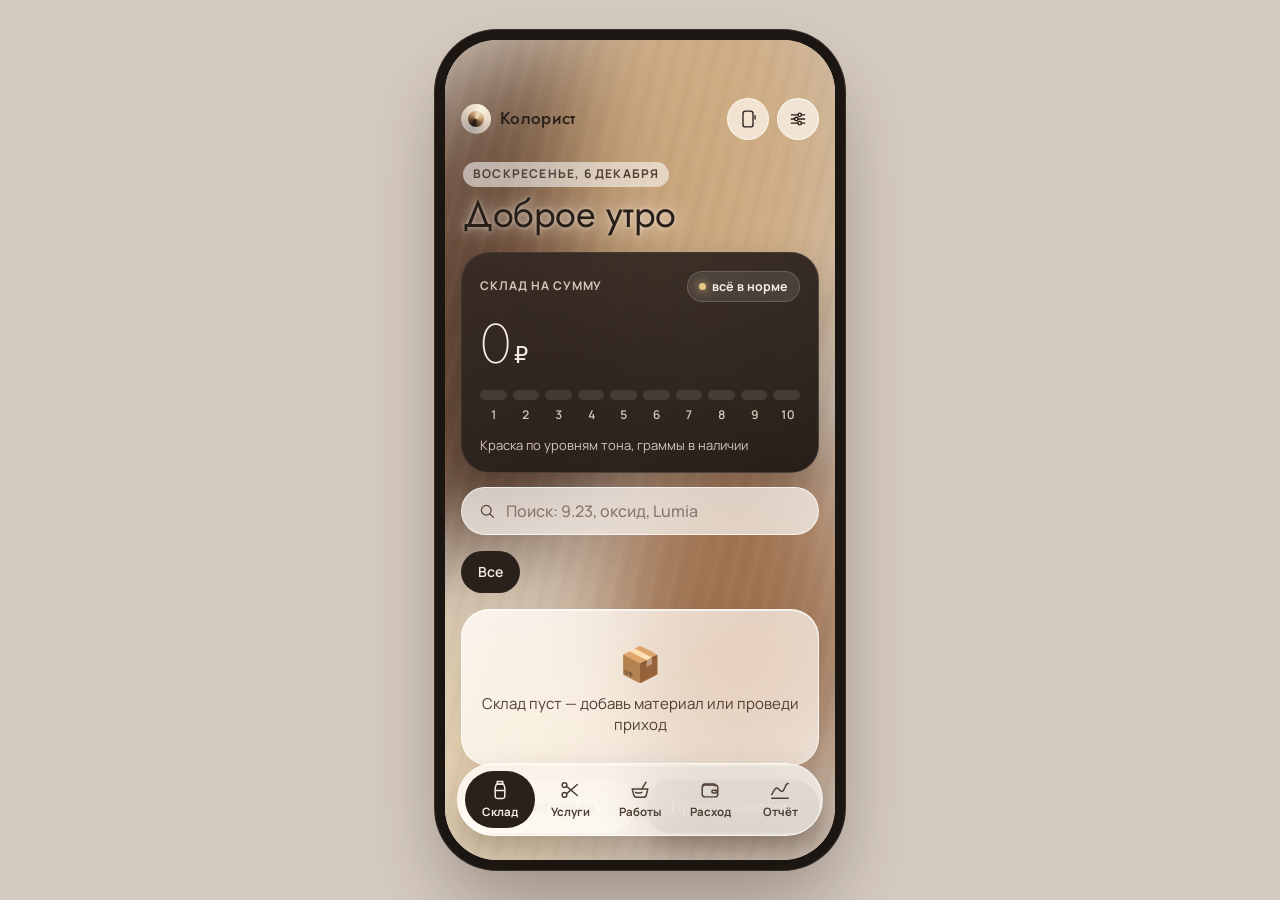
==== commit 724d3e71: "Новый дизайн «стекло» в рабочем приложении + «хватит на …» - Оболочка из демо перенесена в js/app.js" ====
--- a/index.html
+++ b/index.html
@@ -3,2363 +3,68 @@
 <head>
 <meta charset="UTF-8">
 <meta name="viewport" content="width=device-width, initial-scale=1.0, maximum-scale=1.0, user-scalable=no">
-<meta name="theme-color" content="#a9857b">
+<meta name="theme-color" content="#d6cbc1">
 <link rel="manifest" href="manifest.json">
 <link rel="apple-touch-icon" sizes="180x180" href="icon180.png?v=3">
 <link rel="apple-touch-icon" href="icon180.png?v=3">
+<link rel="icon" href="icon180.png?v=3">
 <meta name="apple-mobile-web-app-capable" content="yes">
 <meta name="mobile-web-app-capable" content="yes">
 <meta name="apple-mobile-web-app-status-bar-style" content="default">
 <meta name="apple-mobile-web-app-title" content="Учёт">
 <title>Колорист · Учёт расходников</title>
-<style>
-  :root{
-    /* Палитра «Нюд-мокко» — тёплый бьюти-минимал */
-    --bg:#f5f0ec; --card:#fffdfb; --ink:#2a231f; --muted:#93867d;
-    --line:#e9e0d8; --brand:#a9857b; --brand-soft:#efe5df;
-    --green:#5b8a5b; --green-soft:#e8f0e6; --red:#c46a5f; --red-soft:#f7e6e2;
-    --amber:#c08a4a; --amber-soft:#f6ebdb; --blue:#7e8a9c;
-    --shadow:0 1px 2px rgba(60,45,35,.05),0 6px 22px rgba(60,45,35,.06);
-    --radius:16px;
-    --font-ui:-apple-system,BlinkMacSystemFont,"Segoe UI",Roboto,Helvetica,Arial,sans-serif;
-    --font-display:"Cormorant Garamond","Iowan Old Style",Georgia,"Times New Roman",serif;
-  }
-  *{box-sizing:border-box;-webkit-tap-highlight-color:transparent}
-  html,body{margin:0;padding:0}
-  /* Заставка */
-  #splash{position:fixed; inset:0; z-index:200;
-    background:radial-gradient(120% 90% at 50% 25%, #faf5f1 0%, #ece0d6 100%);
-    display:flex; align-items:center; justify-content:center;
-    transition:opacity .55s ease; }
-  #splash.hide{opacity:0; pointer-events:none}
-  .sp-inner{display:flex; flex-direction:column; align-items:center; gap:16px;
-    animation:spRise .8s cubic-bezier(.2,.8,.2,1) both}
-  .sp-emblem{width:104px; height:104px; border-radius:50%; background:#fffdfb;
-    display:flex; align-items:center; justify-content:center; color:#a9857b;
-    box-shadow:0 16px 40px rgba(120,90,70,.20), inset 0 0 0 1px rgba(169,133,123,.14)}
-  .sp-emblem svg{width:52px; height:52px}
-  .sp-name{font-family:var(--font-display); font-size:44px; font-weight:600;
-    color:#2a231f; letter-spacing:.02em; line-height:1}
-  .sp-sub{font-size:12px; letter-spacing:.45em; color:#93867d; text-transform:uppercase; padding-left:.45em}
-  @keyframes spRise{from{opacity:0; transform:translateY(14px) scale(.97)} to{opacity:1; transform:none}}
-  @media(prefers-reduced-motion:reduce){ .sp-inner{animation:none} }
-  body{
-    font-family:-apple-system,BlinkMacSystemFont,"Segoe UI",Roboto,Helvetica,Arial,sans-serif;
-    background:var(--bg); color:var(--ink); font-size:15px; line-height:1.4;
-    -webkit-font-smoothing:antialiased;
-  }
-  #app{max-width:390px; margin:0 auto; min-height:100vh; background:var(--bg);
-    position:relative; padding-bottom:150px;}
-  @media(min-width:800px){
-    #app{max-width:720px}
-  }
-
-  /* Header */
-  header.top{position:sticky; top:0; z-index:20; background:rgba(244,244,247,.86);
-    backdrop-filter:saturate(180%) blur(12px); padding:14px 16px 10px;
-    border-bottom:1px solid var(--line);}
-  header.top h1{margin:0; font-family:var(--font-display); font-size:27px; font-weight:600;
-    letter-spacing:.01em; display:flex; align-items:center; gap:8px; line-height:1;}
-  header.top .gear{position:absolute; top:12px; right:14px; width:38px; height:38px;
-    border:1px solid var(--line); background:var(--card); border-radius:11px;
-    font-size:18px; cursor:pointer; display:flex; align-items:center; justify-content:center;
-    transition:transform .1s}
-  header.top .gear:active{transform:scale(.92)}
-  header.top .gear svg{width:20px; height:20px; color:var(--muted)}
-  header.top .gear.on{background:var(--brand-soft); border-color:var(--brand)}
-  header.top .gear.on svg{color:var(--brand)}
-  header.top .sub{color:var(--muted); font-size:12.5px; margin-top:2px}
-
-  /* Content */
-  main{padding:14px 16px 8px}
-  @media(min-width:800px){ .grid2{display:grid;grid-template-columns:minmax(0,1fr) minmax(0,1fr);gap:12px;align-items:start} }
-
-  .section-title{font-size:12px; font-weight:700; text-transform:uppercase;
-    letter-spacing:.06em; color:var(--muted); margin:18px 2px 8px; display:flex;
-    justify-content:space-between; align-items:center}
-  .section-title:first-child{margin-top:4px}
-
-  .card{background:var(--card); border-radius:var(--radius); box-shadow:var(--shadow);
-    padding:14px; margin-bottom:10px; border:1px solid var(--line)}
-  .card.tap{cursor:pointer; transition:transform .06s ease}
-  .card.tap:active{transform:scale(.985)}
-  .mgrid{display:grid; grid-template-columns:minmax(0,1fr) minmax(0,1fr); gap:10px; margin:0 0 4px}
-  @media(min-width:800px){ .mgrid{grid-template-columns:repeat(3,minmax(0,1fr))} }
-  .gcard{margin-bottom:0; padding:11px}
-  .acc{margin-top:12px}
-  .gico{width:34px; height:34px; border-radius:50%; background:var(--brand-soft); color:var(--brand);
-    display:inline-flex; align-items:center; justify-content:center; flex:none}
-  .gico svg{width:20px; height:20px}
-  .sico{display:inline-flex; width:20px; height:20px; color:var(--brand); vertical-align:-3px}
-  .sico svg{width:20px; height:20px}
-  .icrow{display:flex; flex-wrap:wrap; gap:8px}
-  .icpick{width:46px; height:46px; border-radius:12px; border:1px solid var(--line);
-    background:var(--card); color:var(--muted); cursor:pointer; display:flex;
-    align-items:center; justify-content:center; padding:0}
-  .icpick svg{width:24px; height:24px}
-  .icpick.on{background:var(--brand-soft); border-color:var(--brand); color:var(--brand)}
-  .alerts{display:flex; gap:10px; margin-bottom:10px; flex-wrap:wrap}
-  .alert-chip{flex:1 1 0; min-width:150px; display:flex; align-items:center; gap:10px;
-    padding:10px 12px; border-radius:14px; box-shadow:var(--shadow)}
-  .alert-chip.tap{cursor:pointer}
-  .ac-ic{width:30px; height:30px; border-radius:9px; background:rgba(255,255,255,.55);
-    display:flex; align-items:center; justify-content:center; flex:none}
-  .ac-ic svg{width:18px; height:18px}
-  .ac-t{font-weight:700; font-size:13.5px; line-height:1.2}
-  .searchbar{display:flex; align-items:center; gap:9px; background:var(--card);
-    border:1px solid var(--line); border-radius:13px; padding:0 12px; margin-bottom:12px;
-    box-shadow:var(--shadow)}
-  .searchbar svg{width:18px; height:18px; color:var(--muted); flex:none}
-  .searchbar input{border:none; box-shadow:none; padding:12px 0; background:none; font-size:15px}
-  .searchbar input:focus{outline:none}
-  .sb-clear{border:none; background:none; color:var(--muted); font-size:16px; cursor:pointer; padding:6px}
-
-  .row{display:flex; align-items:center; gap:10px}
-  .row.between{justify-content:space-between}
-  .grow{flex:1; min-width:0}
-  .ell{overflow:hidden; text-overflow:ellipsis; white-space:nowrap}
-
-  .badge{display:inline-flex; align-items:center; gap:4px; font-size:11px; font-weight:700;
-    padding:3px 8px; border-radius:999px; background:var(--brand-soft); color:var(--brand);
-    white-space:nowrap}
-  .badge.g{background:var(--green-soft); color:var(--green)}
-  .badge.r{background:var(--red-soft); color:var(--red)}
-  .badge.a{background:var(--amber-soft); color:var(--amber)}
-  .badge.n{background:#eef0f4; color:#5b5966}
-
-  .title{font-family:var(--font-display); font-weight:600; font-size:18px; letter-spacing:.01em}
-  .muted{color:var(--muted)}
-  .sm{font-size:12.5px}
-  .xs{font-size:11.5px}
-  .big{font-size:22px; font-weight:800; letter-spacing:-.02em}
-  .mono{font-family:var(--font-ui); font-variant-numeric:tabular-nums; font-weight:800; letter-spacing:-.01em}
-
-  /* Progress bar */
-  .bar{height:7px; background:#edecf2; border-radius:999px; overflow:hidden; margin-top:9px}
-  .bar > i{display:block; height:100%; border-radius:999px; background:var(--brand); transition:width .3s}
-  .bar.low > i{background:var(--red)}
-  .bar.warn > i{background:var(--amber)}
-
-  /* Buttons */
-  button{font-family:inherit}
-  .btn{appearance:none; border:none; border-radius:12px; padding:12px 16px; font-size:15px;
-    font-weight:700; background:var(--brand); color:#fff; cursor:pointer; width:100%;
-    display:inline-flex; align-items:center; justify-content:center; gap:8px;
-    transition:filter .1s, transform .06s}
-  .btn:active{transform:scale(.98)}
-  .btn.ghost{background:var(--card); color:var(--ink); border:1px solid var(--line)}
-  .btn.soft{background:var(--brand-soft); color:var(--brand)}
-  .btn.danger{background:var(--red-soft); color:var(--red)}
-  .btn.sm{padding:9px 12px; font-size:13.5px; width:auto; border-radius:10px}
-  .btn.wauto{width:auto}
-  .iconbtn{width:34px;height:34px;border-radius:10px;border:1px solid var(--line);
-    background:var(--card);display:inline-flex;align-items:center;justify-content:center;
-    cursor:pointer;font-size:16px;color:var(--muted); flex:none}
-
-  .fab{position:fixed; left:50%; transform:translateX(-50%); bottom:88px; z-index:30;
-    width:min(358px,calc(100% - 32px));}
-  @media(min-width:800px){ .fab{width:688px} }
-
-  /* Bottom nav */
-  nav.tabbar{position:fixed; bottom:0; left:0; right:0; z-index:25;
-    background:rgba(255,255,255,.9); backdrop-filter:saturate(180%) blur(14px);
-    border-top:1px solid var(--line); display:flex; justify-content:center;
-    padding:8px 6px calc(8px + env(safe-area-inset-bottom));}
-  nav.tabbar .inner{display:flex; width:100%; max-width:390px}
-  @media(min-width:800px){ nav.tabbar .inner{max-width:720px} }
-  nav.tabbar button{flex:1; background:none; border:none; cursor:pointer; color:var(--muted);
-    display:flex; flex-direction:column; align-items:center; gap:3px; font-size:11px;
-    font-weight:600; padding:4px 0}
-  nav.tabbar button.active{color:var(--brand)}
-  nav.tabbar .ico{font-size:21px; line-height:1}
-  nav.tabbar .ico svg{width:24px; height:24px; display:block}
-
-  /* Empty */
-  .empty{text-align:center; color:var(--muted); padding:40px 20px}
-  .empty .em{font-size:40px; margin-bottom:8px}
-
-  /* Sheet / modal */
-  .sheet-bg{position:fixed; inset:0; background:rgba(20,18,30,.42); z-index:40;
-    opacity:0; pointer-events:none; transition:opacity .22s;
-    display:flex; flex-direction:column; justify-content:flex-end}
-  .sheet-bg.open{opacity:1; pointer-events:auto}
-  @media(min-width:800px){ .sheet-bg{justify-content:center; align-items:center} }
-  .sheet{width:100%; max-width:390px; margin:0 auto; background:var(--bg);
-    border-radius:22px 22px 0 0; max-height:92vh;
-    display:flex; flex-direction:column; overflow:hidden;
-    transform:translateY(100%); transition:transform .28s cubic-bezier(.2,.8,.2,1)}
-  .sheet-bg.open .sheet{transform:translateY(0)}
-  @media(min-width:800px){ .sheet{max-width:560px; border-radius:22px; max-height:88vh;
-    transform:translateY(24px) scale(.98); opacity:0; transition:transform .25s, opacity .25s}
-    .sheet-bg.open .sheet{transform:none; opacity:1} }
-  .sheet .grab{width:38px;height:5px;border-radius:999px;background:#d7d5de;margin:10px auto 2px}
-  .sheet-head{display:flex; align-items:center; justify-content:space-between; padding:8px 16px 10px}
-  .sheet-head h2{margin:0; font-size:18px; font-weight:800; letter-spacing:-.01em}
-  .sheet-body{flex:1 1 auto; min-height:0; overflow-y:auto; padding:4px 16px 20px; -webkit-overflow-scrolling:touch}
-  .sheet-foot{padding:12px 16px calc(14px + env(safe-area-inset-bottom));
-    border-top:1px solid var(--line); background:var(--card); display:flex; gap:10px}
-  .sheet-foot .btn{flex:1}
-
-  /* Form */
-  label.fld{display:block; margin-bottom:12px}
-  label.fld > span{display:block; font-size:12.5px; font-weight:600; color:var(--muted); margin-bottom:5px}
-  input,select,textarea{width:100%; font-family:inherit; font-size:16px; padding:12px;
-    border:1px solid var(--line); border-radius:11px; background:var(--card); color:var(--ink);
-    -webkit-appearance:none; appearance:none}
-  input:focus,select,textarea:focus{outline:2px solid var(--brand-soft); border-color:var(--brand)}
-  select{background-image:url("data:image/svg+xml;utf8,<svg xmlns='http://www.w3.org/2000/svg' width='16' height='16' fill='none' stroke='%2378767f' stroke-width='2'><path d='M4 6l4 4 4-4'/></svg>");
-    background-repeat:no-repeat; background-position:right 12px center; padding-right:34px}
-  .fld-row{display:flex; gap:10px}
-  .fld-row > *{flex:1}
-  label.chk{display:flex; align-items:center; gap:9px; cursor:pointer; -webkit-user-select:none; user-select:none}
-  label.chk input[type=checkbox]{width:24px; height:24px; flex:none; margin:0; padding:0; border-radius:7px;
-    -webkit-appearance:none; appearance:none; border:1.5px solid var(--line); background:var(--card); position:relative}
-  label.chk input[type=checkbox]:checked{background:var(--brand); border-color:var(--brand)}
-  label.chk input[type=checkbox]:checked::after{content:''; position:absolute; left:8px; top:3px;
-    width:5px; height:11px; border:solid #fff; border-width:0 2px 2px 0; transform:rotate(45deg)}
-  label.chk > span{font-size:13.5px; font-weight:600; color:var(--ink); line-height:1.2}
-  .seg{display:flex; gap:6px; background:#ececf1; padding:4px; border-radius:12px}
-  .seg button{flex:1; border:none; background:none; padding:9px 4px; border-radius:9px;
-    font-weight:700; font-size:13px; color:var(--muted); cursor:pointer}
-  .seg button.on{background:var(--card); color:var(--brand); box-shadow:var(--shadow)}
-
-  .kv{display:flex; justify-content:space-between; padding:7px 0; border-bottom:1px dashed var(--line)}
-  .kv:last-child{border-bottom:none}
-  .kv .k{color:var(--muted)}
-  .kv .v{font-weight:700; font-variant-numeric:tabular-nums}
-
-  .step-card{background:var(--card); border:1px solid var(--line); border-radius:13px;
-    padding:11px; margin-bottom:9px}
-  .toast{position:fixed; bottom:96px; left:50%; transform:translateX(-50%) translateY(20px);
-    background:#1c1b22; color:#fff; padding:11px 18px; border-radius:12px; font-size:13.5px;
-    font-weight:600; z-index:60; opacity:0; transition:.25s; pointer-events:none; box-shadow:var(--shadow)}
-  .toast.show{opacity:1; transform:translateX(-50%) translateY(0)}
-  .confirm-bg{position:fixed; inset:0; background:rgba(20,18,30,.5); z-index:70;
-    display:flex; align-items:center; justify-content:center; padding:24px;
-    opacity:0; pointer-events:none; transition:opacity .18s}
-  .confirm-bg.open{opacity:1; pointer-events:auto}
-  .confirm{background:var(--card); border-radius:18px; max-width:330px; width:100%;
-    padding:20px; box-shadow:var(--shadow); transform:scale(.96); transition:transform .18s}
-  .confirm-bg.open .confirm{transform:scale(1)}
-  .confirm-msg{font-size:15px; font-weight:600; line-height:1.4; margin-bottom:18px}
-  .confirm-btns{display:flex; gap:10px}
-  .confirm-btns .btn{flex:1}
-  .divider{height:1px;background:var(--line);margin:14px 0}
-  .stat{background:var(--card);border:1px solid var(--line);border-radius:var(--radius);
-    padding:14px;box-shadow:var(--shadow)}
-  .stat .lab{font-size:12px;color:var(--muted);font-weight:600}
-  .stat .num{font-family:var(--font-ui);font-size:25px;font-weight:800;letter-spacing:-.02em;margin-top:2px;font-variant-numeric:tabular-nums}
-  .stat .lab{text-transform:uppercase; letter-spacing:.05em; font-size:10.5px}
-  .grid-stat{display:grid;grid-template-columns:minmax(0,1fr) minmax(0,1fr);gap:10px}
-  .mbars{display:flex; align-items:flex-end; gap:7px; height:118px}
-  .mbar{flex:1; display:flex; flex-direction:column; align-items:center; gap:4px; height:100%}
-  .mbar-v{font-size:10px; color:var(--muted); font-variant-numeric:tabular-nums}
-  .mbar-t{flex:1; width:100%; display:flex; align-items:flex-end}
-  .mbar-t i{display:block; width:100%; border-radius:6px 6px 0 0; min-height:5px}
-  .mbar-l{font-size:10px; color:var(--muted); text-transform:uppercase; letter-spacing:.03em}
-  .chip{display:inline-block;padding:5px 10px;border-radius:999px;background:var(--brand-soft);
-    font-size:12px;font-weight:600;color:var(--brand);margin:0 6px 6px 0}
-  .hl{background:var(--brand-soft);color:var(--brand)}
-  a.link{color:var(--brand);font-weight:600;text-decoration:none}
-</style>
+<link rel="preload" href="fonts/manrope-cyrillic.woff2" as="font" type="font/woff2" crossorigin>
+<link rel="preload" href="fonts/jost-latin.woff2" as="font" type="font/woff2" crossorigin>
+<link rel="stylesheet" href="css/app.css">
 </head>
 <body>
-<div id="splash">
-  <div class="sp-inner">
-    <div class="sp-emblem"><svg viewBox="0 0 24 24" fill="none" stroke="currentColor" stroke-width="1.4" stroke-linecap="round" stroke-linejoin="round"><path d="M12 3.2s6.4 7.2 6.4 11.4a6.4 6.4 0 0 1-12.8 0c0-4.2 6.4-11.4 6.4-11.4Z"/><path d="M9.4 15a2.7 2.7 0 0 0 2.6 2.4"/></svg></div>
-    <div class="sp-name">Учёт</div>
-    <div class="sp-sub">колориста</div>
-  </div>
-</div>
-<div id="app">
-  <header class="top">
-    <button class="gear" id="gearBtn" onclick="go('settings')" aria-label="Настройки"><svg viewBox="0 0 24 24" fill="none" stroke="currentColor" stroke-width="1.7" stroke-linecap="round" stroke-linejoin="round"><path d="M4 7h8M16 7h4"/><circle cx="14" cy="7" r="2.1"/><path d="M4 12h4M12 12h8"/><circle cx="10" cy="12" r="2.1"/><path d="M4 17h8M16 17h4"/><circle cx="14" cy="17" r="2.1"/></svg></button>
-    <h1 id="hTitle">Склад</h1>
-    <div class="sub" id="hSub">Материалы и остатки</div>
-  </header>
-  <main id="view"></main>
-</div>
+<div class="stage">
+  <div class="phone" id="phone">
+    <div class="bg"><i></i><i></i><i></i><i></i></div>
+    <div class="screen" id="screen"></div>
+    <nav class="tabbar" id="tabbar"></nav>
 
-<div class="fab" id="fabWrap"></div>
+    <div class="sheet-bg" id="sheetBg" onclick="if(event.target===this)closeSheet()">
+      <div class="sheet" id="sheet">
+        <div class="grab"></div>
+        <div class="sheet-head"><h2 id="sheetTitle"></h2><button class="xbtn" onclick="closeSheet()" aria-label="Закрыть">✕</button></div>
+        <div class="sheet-body" id="sheetBody"></div>
+        <div class="sheet-foot" id="sheetFoot"></div>
+      </div>
+    </div>
 
-<nav class="tabbar">
-  <div class="inner">
-    <button data-tab="stock" class="active"><span class="ico"><svg viewBox="0 0 24 24" fill="none" stroke="currentColor" stroke-width="1.7" stroke-linecap="round" stroke-linejoin="round"><rect x="7" y="2.6" width="10" height="3.4" rx="1.4"/><rect x="5.6" y="6" width="12.8" height="15.4" rx="3.2"/><path d="M5.6 12h12.8"/></svg></span>Склад</button>
-    <button data-tab="services"><span class="ico"><svg viewBox="0 0 24 24" fill="none" stroke="currentColor" stroke-width="1.7" stroke-linecap="round" stroke-linejoin="round"><circle cx="6" cy="6.6" r="2.6"/><circle cx="6" cy="17.4" r="2.6"/><path d="M8.3 8.1 20 18"/><path d="M8.3 15.9 20 6"/><path d="M12.5 12 15 13.8"/></svg></span>Услуги</button>
-    <button data-tab="works"><span class="ico"><svg viewBox="0 0 24 24" fill="none" stroke="currentColor" stroke-width="1.7" stroke-linecap="round" stroke-linejoin="round"><rect x="3.6" y="5" width="16.8" height="16" rx="3.2"/><path d="M3.6 9.4h16.8"/><path d="M8 3v3.2M16 3v3.2"/><path d="M7.6 13h4M7.6 16.6h6.4"/></svg></span>Работы</button>
-    <button data-tab="expenses"><span class="ico"><svg viewBox="0 0 24 24" fill="none" stroke="currentColor" stroke-width="1.7" stroke-linecap="round" stroke-linejoin="round"><path d="M4 7.5a2 2 0 0 1 2-2h10.5a1 1 0 0 1 1 1v1.5"/><rect x="3.5" y="6.5" width="17" height="13" rx="3"/><path d="M15.5 12.2h3.2v3h-3.2a1.5 1.5 0 0 1 0-3Z"/></svg></span>Расход</button>
-    <button data-tab="report"><span class="ico"><svg viewBox="0 0 24 24" fill="none" stroke="currentColor" stroke-width="1.7" stroke-linecap="round" stroke-linejoin="round"><path d="M4 20.2h16"/><rect x="5.4" y="12" width="3.3" height="6.2" rx="1.1"/><rect x="10.35" y="8" width="3.3" height="10.2" rx="1.1"/><rect x="15.3" y="4.4" width="3.3" height="13.8" rx="1.1"/></svg></span>Отчёт</button>
-  </div>
-</nav>
+    <div class="radial" id="radial" onclick="if(event.target===this)закрытьМеню()">
+      <div class="wheel" id="wheel"></div>
+      <div class="rhint">Быстрое меню.<br>Выбери, куда перейти, или нажми центр, чтобы закрыть.</div>
+    </div>
 
-<div class="sheet-bg" id="sheetBg" onclick="if(event.target===this)closeSheet()">
-  <div class="sheet" id="sheet">
-    <div class="grab"></div>
-    <div class="sheet-head"><h2 id="sheetTitle"></h2>
-      <span class="iconbtn" onclick="closeSheet()">✕</span></div>
-    <div class="sheet-body" id="sheetBody"></div>
-    <div class="sheet-foot" id="sheetFoot"></div>
-  </div>
-</div>
-<div class="toast" id="toast"></div>
-<div class="confirm-bg" id="confirmBg" onclick="if(event.target===this)closeConfirm()">
-  <div class="confirm">
-    <div class="confirm-msg" id="confirmMsg"></div>
-    <div class="confirm-btns">
-      <button class="btn ghost" onclick="closeConfirm()">Отмена</button>
-      <button class="btn danger" id="confirmYes" onclick="doConfirm()">Удалить</button>
+    <div class="confirm-bg" id="confirmBg" onclick="if(event.target===this)closeConfirm()">
+      <div class="confirm">
+        <div class="confirm-msg" id="confirmMsg"></div>
+        <div class="confirm-btns">
+          <button class="btn ghost" onclick="closeConfirm()">Отмена</button>
+          <button class="btn danger" id="confirmYes" onclick="doConfirm()">Удалить</button>
+        </div>
+      </div>
     </div>
+    <div class="toast" id="toast"></div>
+    <!-- старые формы прячут/показывают кнопки внизу экрана; в этой оболочке их нет -->
+    <div id="fabWrap"></div>
   </div>
 </div>
 
-<script>
-/* ==================== КОНСТАНТЫ ==================== */
-const LEN = {plecho:'До плеч', lopatki:'До лопаток', poyasnitsa:'До поясницы'};
-const DEN = {tonkie:'Тонкие', srednie:'Средние', gustye:'Густые'};
-const LEN_K = Object.keys(LEN), DEN_K = Object.keys(DEN);
-const TYPE = {краска:'Краска', оксид:'Оксид / активатор', пудра:'Порошок', смывка:'Смывка', уход:'Уход'};
-const TYPE_BADGE = {краска:'', оксид:'n', пудра:'a', смывка:'a', уход:'g'};
-const money = v => Math.round(v).toLocaleString('ru-RU') + ' ₽';
-const money1 = v => (Math.round(v*10)/10).toLocaleString('ru-RU') + ' ₽';
-const uid = p => p + Math.random().toString(36).slice(2,8);
-const gpr = m => m.цена_упаковки / m.нетто_г;              // цена за грамм
-// Светофор маржи: <0 — в минус, <45% — низкая, иначе норма.
-const AMBER_MARGIN = 45;
-function margLevel(marg, price){
-  if(marg < 0) return {c:'var(--red)', b:'r', t:'в минус'};
-  const p = price ? marg/price*100 : 0;
-  if(p < AMBER_MARGIN) return {c:'var(--amber)', b:'a', t:'низкая маржа'};
-  return {c:'var(--green)', b:'g', t:''};
-}
-
-/* ==================== СИД ==================== */
-function seed(){
-  // Пустой старт: демо-данных нет. Реальные остатки приходят через
-  // «Восстановить из копии» или синхронизацию с сервером.
-  return {materials:[], pieces:[], services:[], works:[], purchases:[], expenses:[],
-          equipment:[], нормы:нормыПоУмолчанию(), _v:4};
-}
-
-/* Чистый разбор формулы (без DOM) — используется и в сиде, и в приложении.
-   Код оттенка сравнивается ТОЧНО (9.2 ≠ 9.23). Если один код есть в разных
-   сериях/брендах (Lumia 6.2 и BB 6.2) — ищем подсказку в тексте («вв», «люмиа»,
-   бренд); не нашли — строка помечается неоднозначной с списком кандидатов. */
-const _ALIAS={'вв':'bb','бб':'bb','люмиа':'lumia','люмия':'lumia','люми':'lumia','хс':'helen','лонда':'londa','оллин':'ollin','эстель':'estel','эстел':'estel'};
-const _ALIAS_V=new Set(Object.values(_ALIAS));
-function _matCode(m){ const c=m.название.replace(/(\d),(\d)/g,'$1.$2').match(/(\d{1,2}\.\d{1,2})/); return c?c[1]:null; }
-function _matPct(m){ const c=m.название.replace(/(\d),(\d)/g,'$1.$2').match(/(\d+(?:\.\d+)?)\s*%/); return c?c[1]:null; }
-const MAX_CAND=8;   // больше вариантов показывать бессмысленно — это уже не подсказка
-/* Подбор материала по тексту строки. Общий для формулы и прихода списком.
-   used — куски, которые вызывающий уже разобрал сам (граммы, проценты, сумма):
-   их выкидываем, чтобы голые цифры не мешали дожимать выбор. */
-function matchMaterial(norm, mats, used){
-  // слова-подсказки из строки (серия/бренд), с алиасами кириллицы
-  const tokens=(norm.match(/[a-zа-яё]{2,}/g)||[])
-    .filter(t=>!['гр','мл','шт','уп','упак','руб'].includes(t)).map(t=>_ALIAS[t]||t);
-  // Двухбуквенные обрывки («то» из «что-то») находятся внутри половины названий и
-  // дают мусорные совпадения. Ищем по словам от трёх букв — кроме алиасов («вв»→bb).
-  const ищем=tokens.filter(t=>t.length>=3 || _ALIAS_V.has(t));
-  const hay=m=>(m.название+' '+m.бренд).toLowerCase();
-  // отбор по словам: побеждают материалы с НАИБОЛЬШИМ числом совпавших слов
-  const byTokens=list=>{
-    const scored=list.map(m=>({m, n:ищем.filter(t=>hay(m).includes(t)).length})).filter(x=>x.n>0);
-    if(!scored.length) return [];
-    const max=Math.max(...scored.map(x=>x.n));
-    return scored.filter(x=>x.n===max).map(x=>x.m);
-  };
-  let cand=[];
-  const pm=norm.match(/(\d+(?:\.\d+)?)\s*%/);
-  if(pm){ cand=mats.filter(m=>m.тип==='оксид' && _matPct(m)===pm[1]); }
-  else if(/пудр|блонд|обесцв|порош|осветл/.test(norm)){ cand=mats.filter(m=>m.тип==='пудра'); }
-  else if(/бонд|плекс|plex|защит|уход|шампун|кондицион/.test(norm)){ cand=mats.filter(m=>m.тип==='уход'); }
-  else {
-    // код оттенка — ищем ТОЛЬКО среди красок
-    const cm=norm.match(/(\d{1,2}\.\d{1,2})/);
-    if(cm) cand=mats.filter(m=>m.тип==='краска' && _matCode(m)===cm[1]);
-  }
-  // по типу ничего не нашлось («бонд», а уходов на складе нет) — пробуем по словам
-  if(!cand.length && ищем.length) cand=byTokens(mats);
-  // сужаем по подсказкам («вв 6.2», «лонда 6%», «би хеир»)
-  if(cand.length>1 && ищем.length){
-    const hit=byTokens(cand);
-    if(hit.length>=1) cand=hit;
-  }
-  // «шаг 1» vs «шаг 2»: голые цифры строки (кроме уже разобранных) дожимают выбор
-  if(cand.length>1){
-    let rest=norm;
-    (used||[]).forEach(s=>{ if(s) rest=rest.replace(s,' '); });
-    rest=rest.replace(/\d{1,2}\.\d{1,2}/g,' ');
-    const digs=(rest.match(/\d{1,2}/g)||[]);
-    if(digs.length){
-      const hit=cand.filter(m=>digs.every(d=>new RegExp('(^|[^0-9.,])'+d+'([^0-9.,]|$)').test(m.название.toLowerCase())));
-      if(hit.length>=1) cand=hit;
-    }
-  }
-  // Полсклада в «кандидатах» — не подсказка, а шум: родовое слово («краска») цепляет всё.
-  // Честнее сказать «не распознано» и дать выбрать из общего списка.
-  if(cand.length>MAX_CAND) cand=[];
-  return {id:cand.length===1?cand[0].id:null, кандидаты:cand.length>1?cand.map(m=>m.id):null};
-}
-function parseFormulaText(text, mats){
-  const chunks=(text||'').split(/[+\n;]+/).map(s=>s.trim()).filter(Boolean);
-  const lines=[];
-  chunks.forEach(ch=>{
-    const norm=ch.toLowerCase().replace(/(\d),(\d)/g,'$1.$2');
-    let grams=null;
-    const gm=norm.match(/(\d+(?:\.\d+)?)\s*(?:гр|г|g|мл|ml)(?![а-яёa-z])/i);
-    if(gm) grams=parseFloat(gm[1]);
-    let bn=null;
-    if(grams==null){ bn=norm.match(/(\d+(?:\.\d+)?)\s*$/); if(bn) grams=parseFloat(bn[1]); }
-    const pm=norm.match(/(\d+(?:\.\d+)?)\s*%/);
-    const r=matchMaterial(norm, mats, [gm&&gm[0], pm&&pm[0], bn&&bn[0]]);
-    if(grams!=null || r.id || r.кандидаты){
-      lines.push({материал_id:r.id, граммы:grams||0, raw:ch, кандидаты:r.кандидаты});
-    }
-  });
-  return lines;
-}
-/* Разбор списка покупок: накладная, сообщение поставщику, свои заметки.
-   Строка = позиция. Сами достаём количество упаковок и сумму, остальное — на подбор. */
-function parseIncomingText(text, mats){
-  return (text||'').split(/[\n;]+/).map(s=>s.trim()).filter(Boolean).map(ch=>{
-    const norm=ch.toLowerCase().replace(/(\d),(\d)/g,'$1.$2');
-    // сумма: «620 ₽», «620 руб», «— 620» в конце, иначе последнее крупное число строки
-    let sm=norm.match(/(\d+(?:\.\d+)?)\s*(?:₽|руб\w*|р\.|р(?![а-яё]))/);
-    if(!sm) sm=norm.match(/[=—–-]\s*(\d{3,}(?:\.\d+)?)\s*$/);
-    if(!sm) sm=norm.match(/(\d{3,}(?:\.\d+)?)\s*$/);
-    // количество упаковок: «2 шт», «2 уп», «х2» (латинская x внутри слова не считается)
-    let qm=norm.match(/(\d+(?:\.\d+)?)\s*(?:шт|уп\w*)(?![а-яё])/);
-    if(!qm) qm=norm.match(/(?:^|[^a-zа-яё])[хx×*]\s*(\d+(?:\.\d+)?)/);
-    const pm=norm.match(/(\d+(?:\.\d+)?)\s*%/);
-    const r=matchMaterial(norm, mats, [sm&&sm[0], qm&&qm[0], pm&&pm[0]]);
-    return incFill({материал_id:r.id, кандидаты:r.кандидаты, raw:ch, граммы:null,
-      уп:qm?parseFloat(qm[1]):null, сумма:sm?parseFloat(sm[1]):null});
-  });
-}
-/* Автоподстановка по понятным позициям: чего в строке не было — достраиваем из
-   карточки материала, чтобы сверять глазами, а не набивать руками. */
-function incFill(r){
-  const m=r.материал_id?mById(r.материал_id):null;
-  if(!m) return r;
-  if(r.уп==null && r.сумма!=null && m.цена_упаковки>0){
-    // сумма делится на цену почти ровно — значит столько упаковок и взяли
-    const n=r.сумма/m.цена_упаковки;
-    r.уп=(Math.round(n)>=1 && Math.abs(n-Math.round(n))<=0.12) ? Math.round(n) : 1;
-  }
-  if(r.уп==null) r.уп=1;
-  if(r.граммы==null) r.граммы=Math.round(r.уп*m.нетто_г*10)/10;
-  if(r.сумма==null) r.сумма=Math.round(r.уп*m.цена_упаковки);
-  return r;
-}
-
-/* ==================== НОРМЫ РАСХОДА ====================
-   То, что тратится на клиента, но на складе не ведётся. Уход считаем граммами
-   по средней цене (5 шампуней разных марок = одна средняя цена за грамм), мелочь —
-   фиксированной суммой за работу. «Накидка» — процент на погрешность поверх строки.
-   В Расход это не попадает: деньги учитываются в момент покупки, тут только маржа. */
-const ЕД={г:'г', шт:'шт', раб:'за работу'};
-function нормыПоУмолчанию(){
-  return [
-    {id:'nsh', название:'Шампунь', ед:'г', цена:1.63, накидка:0},
-    {id:'nma', название:'Маска', ед:'г', цена:4.37, накидка:0},
-    {id:'nko', название:'Кондиционер / бальзам', ед:'г', цена:1.27, накидка:0},
-    {id:'nme', название:'Мелочь', ед:'раб', цена:161, накидка:10, всем:true,
-     заметка:'сервисные расходы, стайлинг, перчатки, ватные диски, полотенца'},
-    {id:'nmo', название:'Расход на модель', ед:'раб', цена:300, накидка:0,
-     заметка:'вся мелочь и уход одной суммой'},
-  ];
-}
-/* Разовая раскладка типового расхода по услугам прайса — чтобы не забивать руками.
-   Третий элемент — отключить общие строки: у модели свои 300 ₽ на всё про всё. */
-const ТИПОВОЙ_РАСХОД=[
-  [/консульт/i,            {nsh:5,  nko:5}],
-  [/молекуляр|^\s*уход/i,  {nsh:15, nma:30, nko:10}],
-  [/тонирован/i,           {nsh:20, nma:10, nko:10}],
-  [/однотон/i,             {nsh:25, nko:15}],
-  [/контуринг/i,           {nsh:20, nma:15, nko:10}],
-  [/сложн/i,               {nsh:30, nma:30, nko:15}],
-  [/чёрн|черн|тёмн|темн/i, {nsh:40, nma:30, nko:15}],
-  [/модел/i,               {nmo:1}, true],
-];
-function нById(id){ return (DB.нормы||[]).find(n=>n.id===id); }
-function нормаСумма(n){ return (n.кол||0)*(n.цена||0)*(1+(n.накидка||0)/100); }
-/* Строки типового расхода услуги: свои плюс общие («Мелочь» идёт во все работы). */
-function нормыУслуги(s){
-  const out=((s&&s.нормы)||[]).filter(x=>нById(x.id)).map(x=>({id:x.id, кол:x.кол||0}));
-  if(!s || !s.без_общих) (DB.нормы||[]).filter(n=>n.всем).forEach(n=>{
-    if(!out.find(o=>o.id===n.id)) out.push({id:n.id, кол:1});
-  });
-  return out;
-}
-/* Снимок в работу: цены со временем меняются, а старая работа должна остаться как была. */
-function снимокНорм(list){
-  return (list||[]).map(x=>{
-    const n=нById(x.id); if(!n) return null;
-    return {норма_id:n.id, название:n.название, ед:n.ед, кол:x.кол||0,
-            цена:n.цена||0, накидка:n.накидка||0};
-  }).filter(x=>x && x.кол>0);
-}
-
-/* Сколько реально ушло со склада по шагу работы. У старых записей поля нет —
-   там списание в ноль не упиралось, берём запрошенное. */
-function спис(s){ return s.списано!=null ? s.списано : (s.факт_граммы||0); }
-function списШт(p){ return p.списано!=null ? p.списано : (p.кол_во||0); }
-
-/* стоимость работы по её шагам (без списания склада) */
-function calcCost(w, materials){
-  const mp = Object.fromEntries(materials.map(m=>[m.id,m]));
-  let c = 0;
-  (w.шаги||[]).forEach(s=>{
-    const m = mp[s.материал_id]; const ox = mp[s.оксид_id];
-    if(m) c += (s.факт_граммы||0)*gpr(m);
-    if(ox) c += (s.факт_оксида||0)*gpr(ox);
-  });
-  (w.штучные||[]).forEach(p=> c += (p.кол_во||0)*(p.цена_за_штуку||0));
-  (w.нормы||[]).forEach(n=> c += нормаСумма(n));
-  return Math.round(c);
-}
-
-/* ==================== ХРАНИЛИЩЕ ==================== */
-const APP_BUILD = '2026-09-23 · 24';   // поднимать при каждой выкладке
-const KEY = 'colorist_v7';
-let DB;
-function load(){
-  try{ DB = JSON.parse(localStorage.getItem(KEY)); }catch(e){ DB=null; }
-  if(!DB || !DB.materials){ DB = seed(); save(); }
-  мигрируй();
-}
-/* Дочистка базы до текущего формата. Вызывается не только при старте: данные приезжают
-   ещё и с сервера, и из файла копии — там они в том виде, в каком их сохранило старое
-   приложение, и без этой обработки поедут цены и типовой расход. */
-function мигрируй(){
-  if(!DB.purchases) DB.purchases=[];
-  // Единый журнал расходов + список оборудования
-  if(!DB.expenses){
-    DB.expenses = (DB.purchases||[]).map(b=>({id:b.id||uid('e'), дата:b.дата, категория:'материалы',
-      сумма:b.сумма||0, заметка:(b.название||'Закупка')+(b.кол?' · '+b.кол:''), материал_id:b.материал_id||null}));
-  }
-  if(!DB.equipment) DB.equipment=[];
-  if(!DB.нормы) DB.нормы=нормыПоУмолчанию();
-  // Типовой расход раскладываем по услугам один раз: дальше это её данные, не наши.
-  if(!DB._нормы1){
-    (DB.services||[]).forEach(s=>{
-      if(s.нормы) return;
-      const hit=ТИПОВОЙ_РАСХОД.find(([re])=>re.test(s.название||''));
-      s.нормы = hit ? Object.keys(hit[1]).map(id=>({id, кол:hit[1][id]})) : [];
-      if(hit && hit[2]) s.без_общих=true;
-    });
-    DB._нормы1=1;
-  }
-  // Сентябрьские работы заносились до того, как появился типовой расход — проставляем его
-  // задним числом и пересчитываем маржу. Август не трогаем: там и материалы не заносились.
-  if(!DB._нормыРаботы1){
-    (DB.works||[]).forEach(w=>{
-      if(!margCounted(w) || (w.нормы||[]).length) return;
-      const s=sById(w.услуга_id); if(!s) return;
-      w.нормы=снимокНорм(нормыУслуги(s));
-      w.себестоимость=calcCost(w, DB.materials);
-      w.маржа=w.цена-w.себестоимость;
-    });
-    DB._нормыРаботы1=1;
-  }
-  // Оксиды у разных брендов зовутся одинаково («Оксид 6%»), в выпадашке было не различить —
-  // дописываем бренд в название. Идемпотентно: второй раз не добавится.
-  (DB.materials||[]).forEach(m=>{
-    if(m.тип!=='оксид') return;
-    const br=(m.бренд||'').trim(); if(!br || br==='—') return;
-    const key=br.toLowerCase().split(/\s+/)[0];
-    if(!m.название.toLowerCase().includes(key)) m.название = m.название.trim()+' · '+br;
-  });
-  // «Еда» была отдельной категорией не с самого начала — переносим то, что писали в «прочее».
-  (DB.expenses||[]).forEach(e=>{
-    if(e.категория==='прочее' && /^\s*(еда|обед|перекус|продукт\w*)\s*$/i.test(e.заметка||'')) e.категория='еда';
-  });
-  // Услуги стали прайс-листом: одна «цена» → вилка «от–до», типовой рецепт больше не хранится.
-  (DB.services||[]).forEach(s=>{
-    if(s.цена_от==null){ s.цена_от=s.цена||0; s.цена_до=0; }
-    delete s.цена; delete s.формула;
-  });
-}
-function save(){ DB._updatedAt=Date.now(); localStorage.setItem(KEY, JSON.stringify(DB)); scheduleSync(); }
-function mById(id){ return DB.materials.find(m=>m.id===id); }
-function pById(id){ return DB.pieces.find(p=>p.id===id); }
-function sById(id){ return DB.services.find(s=>s.id===id); }
-
-/* ==================== НАВИГАЦИЯ ==================== */
-let TAB = 'stock';
-const TABS = {
-  stock:   {t:'Склад', s:'Материалы и остатки', r:renderStock},
-  services:{t:'Услуги', s:'Прайс-лист', r:renderServices},
-  works:   {t:'Работы', s:'Журнал по дням', r:renderWorks},
-  expenses:{t:'Расход', s:'Траты и оборудование', r:renderExpenses},
-  report:  {t:'Отчёт', s:'Аналитика', r:renderReport},
-  settings:{t:'Настройки', s:'Синхронизация и копии', r:renderSettings},
-};
-function go(tab){
-  TAB=tab;
-  document.querySelectorAll('nav.tabbar button').forEach(b=>b.classList.toggle('active', b.dataset.tab===tab));
-  document.getElementById('gearBtn').classList.toggle('on', tab==='settings');
-  const cfg = TABS[tab];
-  hTitle.textContent = cfg.t; hSub.textContent = cfg.s;
-  document.getElementById('view').innerHTML = cfg.r();
-  document.getElementById('fabWrap').innerHTML = fabFor(tab);
-  window.scrollTo(0,0);
-}
-function fabFor(tab){
-  // Приход бывает после каждой закупки, новый материал — редко: ему хватит «＋».
-  if(tab==='stock') return `<div class="row" style="gap:8px">
-    <button class="btn" style="flex:1;width:auto" onclick="incomingSheet()">📥 Приход списком</button>
-    <button class="btn ghost" style="flex:none;width:54px;padding:12px 0" onclick="editMaterial()" aria-label="Добавить материал">＋</button>
-  </div>`;
-  if(tab==='services') return `<button class="btn" onclick="editService()">＋ Новая услуга</button>`;
-  if(tab==='works') return `<button class="btn" onclick="newWork()">＋ Работа</button>`;
-  if(tab==='expenses') return `<button class="btn" onclick="editExpense()">＋ Добавить расход</button>`;
-  return '';
-}
-
-/* ==================== СКЛАД ==================== */
-const ICN_ALERT='<path d="M12 3.6 2.6 20h18.8Z"/><path d="M12 10v4.2"/><path d="M12 17.2h.01"/>';
-const ICN_SAVE='<path d="M12 3v9.5M8.6 9.1 12 12.5l3.4-3.4"/><path d="M5 15.5V18a2 2 0 0 0 2 2h10a2 2 0 0 0 2-2v-2.5"/>';
-function alertChip(b, icon, title, sub, action){
-  const c = b==='r'?'var(--red)':b==='a'?'var(--amber)':'var(--green)';
-  const bg = b==='r'?'var(--red-soft)':b==='a'?'var(--amber-soft)':'var(--green-soft)';
-  return `<div class="alert-chip${action?' tap':''}" style="background:${bg}"${action?` onclick="${action}"`:''}>
-    <span class="ac-ic" style="color:${c}"><svg viewBox="0 0 24 24" fill="none" stroke="currentColor" stroke-width="1.7" stroke-linecap="round" stroke-linejoin="round">${icon}</svg></span>
-    <div class="grow" style="min-width:0">
-      <div class="ac-t" style="color:${c}">${title}</div>
-      <div class="xs muted ell">${sub}</div>
-    </div>
-  </div>`;
-}
-function stockState(m){
-  const r = m.остаток_г, min = m.мин_остаток_г;
-  if(r <= min) return {cls:'low', badge:'r', txt:'Мало'};
-  if(r <= min*1.5) return {cls:'warn', badge:'a', txt:'Заканчивается'};
-  return {cls:'', badge:'g', txt:'В норме'};
-}
-let _stockQuery='';
-function matCardHtml(m){
-  const st = stockState(m);
-  const pct = Math.max(4, Math.min(100, m.остаток_г/(m.нетто_г)*100));
-  return `<div class="card tap gcard" onclick="matSheet('${m.id}')">
-    <div class="title ell" style="font-size:13.5px;line-height:1.25">${esc(m.название)}</div>
-    <div class="xs muted ell" style="margin-top:2px">${esc(m.бренд)}</div>
-    <div class="bar ${st.cls}" style="margin-top:8px"><i style="width:${pct}%"></i></div>
-    <div class="row between" style="margin-top:6px">
-      <span class="mono"><b style="font-size:15px">${fmtG(m.остаток_г)}</b> <span class="xs muted">г</span></span>
-      ${st.badge!=='g'?`<span class="badge ${st.badge}" style="padding:2px 7px">${st.txt}</span>`:`<span class="xs muted">${money1(gpr(m))}/г</span>`}
-    </div>
-  </div>`;
-}
-function pieceCardHtml(p){
-  const low = p.остаток_шт<=10;
-  return `<div class="card tap gcard" onclick="pieceSheet('${p.id}')">
-    <div class="title ell" style="font-size:13.5px;line-height:1.25">${esc(p.название)}</div>
-    <div class="xs muted" style="margin-top:2px">${money1(p.цена_за_штуку)}/шт</div>
-    <div class="row between" style="margin-top:8px;align-items:flex-end">
-      <span class="mono"><b style="font-size:20px;color:${low?'var(--red)':'var(--ink)'}">${p.остаток_шт}</b> <span class="xs muted">шт</span></span>
-      ${low?`<span class="badge r" style="padding:2px 7px">Мало</span>`:''}
-    </div>
-  </div>`;
-}
-function onStockSearch(el){ _stockQuery=el.value; document.getElementById('sbClear').style.display=el.value?'':'none'; document.getElementById('stockBody').innerHTML=renderStockBody(); }
-function clearStockSearch(){ _stockQuery=''; const i=document.getElementById('stockSearch'); if(i){i.value='';i.focus();} document.getElementById('sbClear').style.display='none'; document.getElementById('stockBody').innerHTML=renderStockBody(); }
-function renderStock(){
-  const searchBox=`<div class="searchbar">
-    <svg viewBox="0 0 24 24" fill="none" stroke="currentColor" stroke-width="1.7" stroke-linecap="round"><circle cx="11" cy="11" r="7"/><path d="m20 20-3.2-3.2"/></svg>
-    <input id="stockSearch" placeholder="Найти оттенок, бренд…" value="${esc(_stockQuery)}" oninput="onStockSearch(this)">
-    <button class="sb-clear" id="sbClear" onclick="clearStockSearch()" style="${_stockQuery?'':'display:none'}">✕</button>
-  </div>`;
-  return searchBox + `<div id="stockBody">${renderStockBody()}</div>`;
-}
-/* Порядок на складе. Краски — как в палитре: уровень от светлого к тёмному (10→1),
-   корректоры 0.xx в конце; внутри уровня тон по возрастанию (6.0, 6.1, 6.2, 6.21, 6.32, 6.4).
-   Оксиды — по проценту от слабого к сильному. Остальное — по алфавиту. */
-function sortMats(list){
-  return list.slice().sort((a,b)=>{
-    if(a.тип==='оксид' && b.тип==='оксид'){
-      const pa=parseFloat(_matPct(a)), pb=parseFloat(_matPct(b));
-      if(isFinite(pa) && isFinite(pb) && pa!==pb) return pa-pb;
-      return a.название.localeCompare(b.название,'ru');
-    }
-    const ca=_matCode(a), cb=_matCode(b);
-    if(ca && cb){
-      const [la,ta='']=ca.split('.'), [lb,tb='']=cb.split('.');
-      if(+la!==+lb) return +lb-+la;              // уровень: 10 → 1, ноль-корректоры сами уедут вниз
-      if(ta!==tb) return ta<tb?-1:1;             // тон как строка: 2 < 21 < 32 < 4
-      return a.название.localeCompare(b.название,'ru');
-    }
-    if(ca && !cb) return -1;                     // с кодом — выше
-    if(!ca && cb) return 1;
-    return a.название.localeCompare(b.название,'ru');
-  });
-}
-function renderStockBody(){
-  const q=_stockQuery.trim().toLowerCase();
-  if(q){
-    const mm=sortMats(DB.materials.filter(m=>(m.название+' '+m.бренд+' '+TYPE[m.тип]).toLowerCase().includes(q)));
-    if(!mm.length) return `<div class="empty"><div class="em">🔍</div><div class="sm">Ничего не найдено по «${esc(_stockQuery)}»</div></div>`;
-    return `<div class="sm muted" style="margin:2px 2px 8px">Найдено: ${mm.length}</div><div class="mgrid">${mm.map(matCardHtml).join('')}</div>`;
-  }
-  const low = DB.materials.filter(m=>m.остаток_г<=m.мин_остаток_г).length;
-  let h = '';
-  // Компактные уведомления в один ряд.
-  const alerts=[];
-  if(low>0) alerts.push(alertChip('r', ICN_ALERT, `${low} на исходе`, 'открыть список', "orderSheet()"));
-  // Резервное копирование живёт в Настройках — на Складе не мозолит.
-  if(alerts.length) h += `<div class="alerts">${alerts.join('')}</div>`;
-  const groups = [
-    {k:'краска', ic:'🎨', title:'Краска'},
-    {k:'оксид', ic:'🧪', title:'Оксид / активатор'},
-    {k:'пудра', ic:'✨', title:'Порошок'},
-    {k:'смывка', ic:'🧴', title:'Смывка'},
-    {k:'уход', ic:'💆', title:'Уход'},
-  ];
-  groups.forEach(g=>{
-    const items = sortMats(DB.materials.filter(m=>m.тип===g.k));
-    if(!items.length) return;
-    const lowN = items.filter(m=>m.остаток_г<=m.мин_остаток_г).length;
-    const open = !!_stockOpen[g.k];
-    h += accHeader(g.k, g.ic, g.title, items.length, lowN, open);
-    if(open) h += `<div class="mgrid">` + items.map(matCardHtml).join('') + `</div>`;
-  });
-  if(!DB.materials.length) h += emptyBox('📦','Склад пуст','Кнопка «＋» внизу справа. Или загрузите копию: ⚙️ Настройки → «Восстановить из копии»');
-  return h;
-}
-const LINE_ICONS = {
-  краска:'<path d="M12 3.5s6 6.8 6 10.8a6 6 0 0 1-12 0c0-4 6-10.8 6-10.8Z"/><path d="M9.6 14.6a2.6 2.6 0 0 0 2.4 2.2"/>',
-  оксид:'<path d="M9.5 3.2h5M10.8 3.2v5.2L6.7 18.4A1.6 1.6 0 0 0 8.2 20.8h7.6a1.6 1.6 0 0 0 1.5-2.4L13.2 8.4V3.2"/><path d="M8.7 14h6.6"/>',
-  пудра:'<path d="M12 4.2l1.5 4.3 4.3 1.5-4.3 1.5L12 15.8l-1.5-4.3L6.2 10l4.3-1.5Z"/><path d="M17.6 15.4l.6 1.7 1.7.6-1.7.6-.6 1.7-.6-1.7-1.7-.6 1.7-.6Z"/>',
-  уход:'<path d="M5.5 18.5C5.5 10.5 11.5 5.5 19 5.5c0 7.5-5.5 13-13 13a5 5 0 0 1-.5-.02Z"/><path d="M6 18C9 14.5 12.8 11.6 16.5 9.8"/>',
-  смывка:'<path d="M9.4 3.4h5.2v3l1.6 2.2c.5.7.8 1.5.8 2.4v6.4a2 2 0 0 1-2 2H9a2 2 0 0 1-2-2v-6.4c0-.9.3-1.7.8-2.4L9.4 6.4Z"/><path d="M7 13.2h10"/>',
-  pieces:'<path d="M12 3.4 4.5 7.2v9.6L12 20.6l7.5-3.8V7.2Z"/><path d="M4.5 7.2 12 11l7.5-3.8"/><path d="M12 11v9.6"/>',
-};
-function gico(k){ return `<span class="gico"><svg viewBox="0 0 24 24" fill="none" stroke="currentColor" stroke-width="1.6" stroke-linecap="round" stroke-linejoin="round">${LINE_ICONS[k]||''}</svg></span>`; }
-/* Иконки услуг — линейный набор. Ключ хранится в service.иконка. */
-const SVC_ICONS={
-  капля:'<path d="M12 3.4s6.2 7 6.2 11.1a6.2 6.2 0 0 1-12.4 0c0-4.1 6.2-11.1 6.2-11.1Z"/><path d="M9.5 14.7a2.6 2.6 0 0 0 2.5 2.3"/>',
-  искра:'<path d="M12 4.2l1.5 4.3 4.3 1.5-4.3 1.5L12 15.8l-1.5-4.3L6.2 10l4.3-1.5Z"/><path d="M17.6 15.4l.6 1.7 1.7.6-1.7.6-.6 1.7-.6-1.7-1.7-.6 1.7-.6Z"/>',
-  кисть:'<path d="M15.4 3.9 20.1 8.6 11 17.7l-3.6.4.4-3.6Z"/><path d="M13.6 5.7 18.3 10.4"/><path d="M7.8 14.5 4 18.3a1.7 1.7 0 0 0 2.4 2.4l3.4-3.4"/>',
-  ножницы:'<circle cx="6" cy="6.6" r="2.5"/><circle cx="6" cy="17.4" r="2.5"/><path d="M8.2 8 20 18"/><path d="M8.2 16 20 6"/>',
-  лист:'<path d="M5.5 18.5C5.5 10.5 11.5 5.5 19 5.5c0 7.5-5.5 13-13 13a5 5 0 0 1-.5-.02Z"/><path d="M6 18C9 14.5 12.8 11.6 16.5 9.8"/>',
-  флакон:'<path d="M9.6 3.2h4.8M11 3.2v3M13 3.2v3M8.8 9.4c0-1.7 1.3-3 3-3h.4c1.7 0 3 1.3 3 3v9a2 2 0 0 1-2 2h-2.4a2 2 0 0 1-2-2Z"/><path d="M8.8 13.4h6.4"/>',
-  расческа:'<rect x="4.5" y="4.8" width="15" height="4.6" rx="1.4"/><path d="M7.2 9.4v7.8M10.4 9.4v7.8M13.6 9.4v7.8M16.8 9.4v7.8"/>',
-  фен:'<path d="M13.5 4.2 4 7.2v3.6l9.5 3V4.2Z"/><path d="M13.5 6.2H18a2.4 2.4 0 0 1 0 4.8h-4.5"/><path d="M8 12.2v3.6a3 3 0 0 0 3 3h.4"/>',
-};
-const SVC_ICON_KEYS=Object.keys(SVC_ICONS);
-function svcPaths(s){ const k=s&&s.иконка; return SVC_ICONS[k]||SVC_ICONS.капля; }
-function svcSvg(s){ return `<svg viewBox="0 0 24 24" fill="none" stroke="currentColor" stroke-width="1.6" stroke-linecap="round" stroke-linejoin="round">${svcPaths(s)}</svg>`; }
-function svcCircle(s){ return `<span class="gico">${svcSvg(s)}</span>`; }
-function svcInline(s){ return `<span class="sico">${svcSvg(s)}</span>`; }
-function accHeader(k, ic, title, n, lowN, open){
-  return `<div class="card tap acc" onclick="toggleStock('${k}')">
-    <div class="row between">
-      <div class="row" style="gap:11px">${gico(k)}<span class="title">${title}</span></div>
-      <div class="row" style="gap:9px">
-        ${lowN?`<span class="badge r">${lowN} мало</span>`:''}
-        <span class="muted mono">${n}</span>
-        <span style="display:inline-block;color:var(--muted);transition:transform .2s;${open?'transform:rotate(90deg)':''}">▸</span>
-      </div>
-    </div>
-  </div>`;
-}
-let _stockOpen = {краска:true};
-function toggleStock(k){
-  _stockOpen[k]=!_stockOpen[k];
-  const b=document.getElementById('stockBody'); if(b) b.innerHTML=renderStockBody();
-}
-/* Список «Заказать» — позиции на исходе, копируется одной кнопкой. */
-/* Бренд к названию — но только если его там ещё нет (у оксидов он уже вшит). */
-function withBrand(название, бренд){
-  const br=(бренд||'').trim();
-  if(!br || br==='—') return название;
-  const key=br.toLowerCase().split(/\s+/)[0];
-  return название.toLowerCase().includes(key) ? название : название+' · '+br;
-}
-function orderList(){
-  return sortMats(DB.materials.filter(m=>m.остаток_г<=m.мин_остаток_г))
-    .map(m=>({название:m.название, бренд:m.бренд, текст:`${fmtG(m.остаток_г)} г`}));
-}
-function orderSheet(){
-  const list=orderList();
-  if(!list.length) return toast('Всё в норме — заказывать нечего ✅');
-  const rows=list.map(x=>`<div class="kv"><span class="k">${esc(withBrand(x.название,x.бренд))}</span><span class="v mono" style="color:var(--red);white-space:nowrap">${esc(x.текст)}</span></div>`).join('');
-  openSheet('Заказать', `
-    <div class="sm muted" style="margin-bottom:10px">${list.length} ${plural(list.length,'позиция','позиции','позиций')} на исходе. Скопируй список и отправь поставщику.</div>
-    <div class="card">${rows}</div>`,
-    [`<button class="btn ghost" onclick="closeSheet()">Закрыть</button>`,
-     `<button class="btn" onclick="copyOrder()">📋 Скопировать список</button>`]);
-}
-function copyOrder(){
-  const list=orderList();
-  const t='Заказать:\n'+list.map(x=>'• '+withBrand(x.название,x.бренд)+' — '+x.текст).join('\n');
-  if(navigator.clipboard&&navigator.clipboard.writeText) navigator.clipboard.writeText(t).then(()=>toast('Список скопирован'),()=>fallbackCopy(t));
-  else fallbackCopy(t);
-}
-function matSheet(id){
-  const m = mById(id);
-  const st = stockState(m);
-  openSheet(esc(m.название), `
-    <div class="card">
-      <div class="kv"><span class="k">Бренд</span><span class="v">${esc(m.бренд)}</span></div>
-      <div class="kv"><span class="k">Тип</span><span class="v">${TYPE[m.тип]||m.тип}</span></div>
-      ${m.объём_мл?`<div class="kv"><span class="k">Объём упаковки</span><span class="v">${m.объём_мл} мл</span></div>`:''}
-      <div class="kv"><span class="k">Вес полной упаковки</span><span class="v">${fmtG(m.нетто_г)} г</span></div>
-      ${m.тара_г?`<div class="kv"><span class="k">Вес пустой тары</span><span class="v">${m.тара_г} г</span></div>`:''}
-      <div class="kv"><span class="k">Цена упаковки</span><span class="v">${money(m.цена_упаковки)}</span></div>
-      <div class="kv"><span class="k">Цена за грамм</span><span class="v">${money1(gpr(m))}</span></div>
-      <div class="kv"><span class="k">Текущий остаток</span><span class="v">${fmtG(m.остаток_г)} г${m.объём_мл?` · ≈${Math.round(m.остаток_г/m.нетто_г*10)/10} уп.`:''}</span></div>
-      <div class="kv"><span class="k">Мин. остаток</span><span class="v">${m.мин_остаток_г} г</span></div>
-      <div class="kv"><span class="k">Статус</span><span class="v" style="color:${st.badge==='r'?'var(--red)':st.badge==='a'?'var(--amber)':'var(--green)'}">${st.txt}</span></div>
-      <div class="kv"><span class="k">Стоимость остатка</span><span class="v">${money(m.остаток_г*gpr(m))}</span></div>
-    </div>`,
-    [
-      `<button class="btn soft" onclick="restockMat('${id}')">📥 Приход</button>`,
-      `<button class="btn ghost" onclick="editMaterial('${id}')">✏️ Изменить</button>`,
-    ]);
-}
-function pieceSheet(id){
-  const p = pById(id);
-  openSheet(esc(p.название), `
-    <div class="card">
-      <div class="kv"><span class="k">В упаковке</span><span class="v">${p.кол_во} шт</span></div>
-      <div class="kv"><span class="k">Цена за штуку</span><span class="v">${money1(p.цена_за_штуку)}</span></div>
-      <div class="kv"><span class="k">Остаток</span><span class="v">${p.остаток_шт} шт</span></div>
-      <div class="kv"><span class="k">Стоимость остатка</span><span class="v">${money(p.остаток_шт*p.цена_за_штуку)}</span></div>
-    </div>`,
-    [
-      `<button class="btn soft" onclick="restockPiece('${id}')">📥 Приход</button>`,
-      `<button class="btn ghost" onclick="editPiece('${id}')">✏️ Изменить</button>`,
-    ]);
-}
-function restockMat(id){
-  const m = mById(id);
-  openSheet('Приход · '+esc(m.название), `
-    <div class="sm muted" style="margin-bottom:12px">Купили такую же упаковку — укажите сколько и за сколько. Граммы и деньги учтутся сами, взвешивать не нужно. 1 упаковка = ${fmtG(m.нетто_г)} г.</div>
-    <div class="fld-row">
-      <label class="fld"><span>Сколько упаковок</span>
-        <input id="rq" type="number" inputmode="numeric" value="1" step="0.5"
-          oninput="const s=document.getElementById('rs'); if(s) s.value=Math.round((+this.value||0)*${m.цена_упаковки})"></label>
-      <label class="fld"><span>Сумма покупки, ₽</span>
-        <input id="rs" type="number" inputmode="numeric" value="${m.цена_упаковки}"></label>
-    </div>
-    <div class="sm muted" style="margin:-4px 0 10px">Если цена изменилась — просто исправьте сумму, новая цена запомнится.</div>
-    <div class="fld-row" style="align-items:flex-end">
-      <label class="fld" style="flex:1"><span>Дата покупки</span>
-        <input id="rd" type="date" value="${todayISO()}"></label>
-      <label class="chk" style="flex:1;margin-bottom:12px">
-        <input id="rx" type="checkbox" checked>
-        <span>В расход<br><span class="xs muted">записать трату</span></span>
-      </label>
-    </div>
-    <div class="sm muted" style="margin:-4px 0 10px">Купила в августе — поставь ту дату, трата ляжет в август. Сними галочку, если эта покупка уже посчитана.</div>
-    <div class="divider"></div>
-    <label class="fld"><span>…или поправить граммы без денег (початая тара, ошиблись в приходе)</span>
-      <input id="rg" type="number" inputmode="text" placeholder="напр. 50 или −61"></label>
-    <div class="sm muted" style="margin:-6px 0 8px">Плюс добавит, минус уберёт. Расход при этом не меняется.</div>
-    <div class="sm muted">Текущий остаток: ${fmtG(m.остаток_г)} г</div>`,
-    [`<button class="btn ghost" onclick="closeSheet()">Отмена</button>`,
-     `<button class="btn" onclick="doRestockMat('${id}')">Добавить</button>`]);
-}
-function doRestockMat(id){
-  const m=mById(id);
-  const g=+document.getElementById('rg').value||0;
-  const packs=+document.getElementById('rq').value||0;
-  if(g!==0){ // корректировка граммами, без денег. Минус — чтобы убрать лишнее (ошиблись в приходе)
-    const было=m.остаток_г;
-    m.остаток_г = Math.max(0, Math.round((m.остаток_г+g)*10)/10);
-    save(); closeSheet(); go('stock');
-    return toast('Остаток '+fmtG(было)+' → '+fmtG(m.остаток_г)+' г (без денег)');
-  }
-  if(packs<=0) return toast('Укажите количество упаковок');
-  const сумма=+document.getElementById('rs').value||0;
-  const дата=document.getElementById('rd').value||todayISO();
-  const вРасход=document.getElementById('rx').checked;
-  const add = packs*m.нетто_г;
-  m.остаток_г += add;
-  // цена изменилась → запоминаем новую цену упаковки (себестоимость дальше по ней)
-  const newPack = сумма/packs;
-  const ценаДо = m.цена_упаковки;
-  if(сумма>0 && Math.abs(newPack-m.цена_упаковки)>=1) m.цена_упаковки = Math.round(newPack);
-  // цену до/после помним — удаление закупки должно вернуть и её, а не только граммы
-  if(вРасход) logPurchase({материал_id:m.id, название:m.название, кол:packs+' уп.', граммы:add, сумма, дата,
-                           цена_до:ценаДо, цена_после:m.цена_упаковки});
-  save(); closeSheet(); go('stock');
-  toast('Приход +'+fmtG(add)+' г'+(вРасход?' · в расход '+money(сумма)+' ('+fmtDay(дата)+')':' · без расхода'));
-}
-function restockPiece(id){
-  const p=pById(id);
-  openSheet('Приход · '+esc(p.название), `
-    <div class="fld-row">
-      <label class="fld"><span>Сколько добавить, шт</span>
-        <input id="rq" type="number" inputmode="numeric" value="${p.кол_во}"
-          oninput="const s=document.getElementById('rs'); if(s) s.value=Math.round((+this.value||0)*${p.цена_за_штуку})"></label>
-      <label class="fld"><span>Сумма покупки, ₽</span>
-        <input id="rs" type="number" inputmode="numeric" value="${Math.round(p.кол_во*p.цена_за_штуку)}"></label>
-    </div>
-    <div class="sm muted">Текущий остаток: ${p.остаток_шт} шт. Если цена изменилась — исправьте сумму.</div>`,
-    [`<button class="btn ghost" onclick="closeSheet()">Отмена</button>`,
-     `<button class="btn" onclick="doRestockPiece('${id}')">Добавить</button>`]);
-}
-function doRestockPiece(id){
-  const p=pById(id); const q=+document.getElementById('rq').value||0;
-  if(q<=0) return toast('Укажите количество');
-  const сумма=+document.getElementById('rs').value||0;
-  p.остаток_шт += q;
-  const newPer = сумма/q;
-  if(сумма>0 && Math.abs(newPer-p.цена_за_штуку)>=0.5) p.цена_за_штуку = Math.round(newPer*10)/10;
-  logPurchase({материал_id:p.id, название:p.название, кол:q+' шт', граммы:0, сумма});
-  save(); closeSheet(); go('stock'); toast('Приход +'+q+' шт · закупка '+money(сумма));
-}
-function logPurchase(o){
-  if(!DB.expenses) DB.expenses=[];
-  // Дата закупки может быть задней (купила в августе, вносит в сентябре) — перелистываем
-  // календарь Расхода на её месяц, иначе трата окажется вне выбранного месяца.
-  const дата=o.дата||todayISO();
-  _expPeriod=periodShowing(дата, _expPeriod);
-  // граммы храним, чтобы удаление закупки могло вернуть склад в прежнее состояние
-  DB.expenses.push({id:uid('e'), дата, категория:'материалы', граммы:o.граммы||0,
-    цена_до:o.цена_до, цена_после:o.цена_после,
-    сумма:o.сумма||0, заметка:(o.название||'Закупка')+(o.кол?' · '+o.кол:''), материал_id:o.материал_id||null});
-}
-
-/* ==================== ПРИХОД СПИСКОМ ==================== */
-/* Варианты для выпадашки материала. Кандидаты подбора — наверх, остальные — как на складе.
-   Бренд в подписи: иначе «Оксид 6%» от разных марок не различить. */
-function matOptions(id, candIds){
-  let h='';
-  if(candIds&&candIds.length){
-    h+=candIds.map(cid=>{const c=mById(cid); return c?`<option value="${c.id}">${esc(c.название)} (${esc(c.бренд)})</option>`:'';}).join('');
-    h+=`<option value="" disabled>──────────</option>`;
-  }
-  h+=sortMats(DB.materials).map(m=>
-    `<option value="${m.id}" ${m.id===id?'selected':''}>${esc(withBrand(m.название,m.бренд))}</option>`).join('');
-  return h;
-}
-/* Черновик живёт между открытиями: можно закрыть, завести недостающий материал и вернуться. */
-let _inc=null;
-function incomingSheet(){
-  if(!DB.materials.length) return toast('Сначала заведите материалы на складе');
-  if(!_inc) _inc={text:'', rows:[], дата:todayISO(), вРасход:true};
-  if(!_inc.дата) _inc.дата=todayISO();
-  drawIncoming();
-}
-function incParse(){
-  const el=document.getElementById('inc_text');
-  if(el) _inc.text=el.value;
-  const t=(_inc.text||'').trim();
-  if(!t) return toast('Вставьте список');
-  const rows=parseIncomingText(t, DB.materials);
-  if(!rows.length) return toast('Не удалось разобрать список');
-  _inc.rows=rows; drawIncoming();
-  const bad=rows.filter(r=>!r.материал_id).length;
-  toast(bad ? `Разобрано, уточните ${bad} ${plural(bad,'позицию','позиции','позиций')}`
-            : 'Список разобран ✓');
-}
-function incClear(){ _inc={text:'', rows:[], дата:todayISO(), вРасход:true}; drawIncoming(); }
-function incDel(i){ _inc.rows.splice(i,1); drawIncoming(); }
-/* Правка строки. Смена материала или количества пересчитывает граммы и сумму —
-   но только те, которых не трогали руками: введённое вручную важнее подстановки. */
-function incSet(i, поле, v){
-  const r=_inc.rows[i]; if(!r) return;
-  if(поле==='г'){ r.граммы=+v||0; r._gТронут=true; return incTotals(); }
-  if(поле==='с'){ r.сумма=+v||0; r._sТронут=true; return incTotals(); }
-  if(поле==='m'){ r.материал_id=v||null; r.кандидаты=null; }
-  if(поле==='уп'){ r.уп=+v||0; }
-  if(!r._gТронут) r.граммы=null;
-  if(!r._sТронут) r.сумма=null;
-  incFill(r); drawIncoming();
-}
-function incRowHtml(r, i){
-  const m=r.материал_id?mById(r.материал_id):null;
-  const amb=!m && r.кандидаты && r.кандидаты.length;
-  const style = amb ? 'border-color:#f2ddb0;background:var(--amber-soft)'
-              : !m ? 'border-color:#f3bcbc;background:var(--red-soft)' : '';
-  const label = amb ? '<span style="color:var(--amber)">найдено несколько — выберите</span>'
-              : !m ? '<span style="color:var(--red)">не распознано — выберите</span>'
-              : TYPE[m.тип];
-  const ценаНов = (r.сумма>0 && r.уп>0) ? Math.round(r.сумма/r.уп) : 0;
-  const ценаИзм = m && ценаНов && Math.abs(ценаНов-m.цена_упаковки)>=1;
-  // Цена за грамм скакнула в разы — почти всегда это другая фасовка (взяла литр вместо 5 л),
-  // а не новая цена. Молча переписать цену упаковки = испортить себестоимость всех работ.
-  const скачок = ценаИзм && m.цена_упаковки>0 &&
-    (ценаНов/m.цена_упаковки>1.5 || ценаНов/m.цена_упаковки<0.67);
-  const v=x=>x==null?'':x;
-  return `<div class="step-card" style="${style}">
-    <div class="row between" style="margin-bottom:7px">
-      <span class="xs muted ell grow">«${esc(r.raw)}»</span>
-      <span class="iconbtn" style="flex:none;width:28px;height:28px" onclick="incDel(${i})">✕</span>
-    </div>
-    <label class="fld" style="margin-bottom:8px"><span>${label}</span>
-      <select onchange="incSet(${i},'m',this.value)">
-        <option value="">— выбрать —</option>${matOptions(r.материал_id, amb?r.кандидаты:null)}
-      </select></label>
-    <div class="fld-row" style="gap:8px">
-      <label class="fld" style="margin-bottom:0"><span>Упак.</span>
-        <input type="number" inputmode="decimal" step="0.5" value="${v(r.уп)}" onchange="incSet(${i},'уп',this.value)"></label>
-      <label class="fld" style="margin-bottom:0"><span>Грамм</span>
-        <input type="number" inputmode="numeric" value="${v(r.граммы)}" onchange="incSet(${i},'г',this.value)"></label>
-      <label class="fld" style="margin-bottom:0"><span>Сумма, ₽</span>
-        <input type="number" inputmode="numeric" value="${v(r.сумма)}" onchange="incSet(${i},'с',this.value)"></label>
-    </div>
-    ${m?`<div class="xs muted" style="margin-top:7px">Остаток ${fmtG(m.остаток_г)} → <b>${fmtG(m.остаток_г+(r.граммы||0))}</b> г · 1 уп. = ${fmtG(m.нетто_г)} г · цена уп. ${
-      ценаИзм?`${money(m.цена_упаковки)} → <b style="color:var(--amber)">${money(ценаНов)}</b>`:money(m.цена_упаковки)}</div>`:''}
-    ${скачок?`<div class="xs" style="margin-top:6px;color:var(--red)">⚠ цена упаковки меняется в ${
-      (ценаНов>m.цена_упаковки?ценаНов/m.цена_упаковки:m.цена_упаковки/ценаНов).toFixed(1)} раза. Похоже, фасовка другая: в карточке 1 уп. = ${fmtG(m.нетто_г)} г. Поправь «Упак.» и «Грамм» — иначе себестоимость поедет.</div>`:''}
-  </div>`;
-}
-function incSumHtml(){
-  const rows=_inc.rows, готовы=rows.filter(incReady);
-  const г=готовы.reduce((s,r)=>s+(r.граммы||0),0);
-  const с=готовы.reduce((s,r)=>s+(r.сумма||0),0);
-  const нет=rows.length-готовы.length;
-  return `<div class="kv"><span class="k">Позиций к проведению</span><span class="v">${готовы.length}${
-      нет?` <span class="xs" style="color:var(--red)">· ${нет} не готово</span>`:''}</span></div>
-    <div class="kv"><span class="k">Придёт на склад</span><span class="v">+${fmtG(г)} г</span></div>
-    <div class="kv"><span class="k">Итого сумма</span><span class="v">${money(с)}</span></div>`;
-}
-function incReady(r){ return !!r.материал_id && ((r.граммы||0)>0 || (r.сумма||0)>0); }
-function incTotals(){ const el=document.getElementById('inc_sum'); if(el) el.innerHTML=incSumHtml(); }
-function drawIncoming(){
-  const rows=_inc.rows;
-  const готово=rows.filter(incReady).length;
-  openSheet('Приход списком', `
-    <div class="sm muted" style="margin-bottom:10px">Вставь список покупок — по строке на позицию. Что понятно, подставится само; останется сверить граммы и цены.</div>
-    <div class="card" style="background:var(--brand-soft);border-color:#e0d6ff">
-      <div class="xs" style="color:var(--brand);font-weight:700;margin-bottom:6px">СПИСОК ПОКУПОК</div>
-      <textarea id="inc_text" rows="4" style="resize:vertical" onchange="_inc.text=this.value"
-        placeholder="Lumia 6.2 — 2 шт — 1240&#10;Оксид 6% 1 уп 450&#10;пудра х2 1800">${esc(_inc.text||'')}</textarea>
-      <div class="row" style="gap:8px;margin-top:8px">
-        <button class="btn sm" style="flex:1;width:auto" onclick="incParse()">🔎 Разобрать</button>
-        ${rows.length?`<button class="btn sm ghost" style="flex:none" onclick="incClear()">Очистить</button>`:''}
-      </div>
-    </div>
-    ${rows.length?`
-      <div class="section-title"><span>Сверка</span><span class="muted mono">${готово} из ${rows.length}</span></div>
-      ${rows.map(incRowHtml).join('')}
-      <div class="fld-row" style="align-items:flex-end;margin-top:4px">
-        <label class="fld" style="flex:1"><span>Дата покупки</span>
-          <input type="date" value="${_inc.дата}" onchange="_inc.дата=this.value"></label>
-        <label class="chk" style="flex:1;margin-bottom:12px">
-          <input type="checkbox" ${_inc.вРасход?'checked':''} onchange="_inc.вРасход=this.checked">
-          <span>В расход<br><span class="xs muted">записать траты</span></span>
-        </label>
-      </div>
-      <div class="sm muted" style="margin:-4px 0 10px">Дата одна на всю накладную: купила в августе — поставь ту, траты лягут в август.</div>
-      <div class="card" id="inc_sum">${incSumHtml()}</div>`
-    :`<div class="sm muted" style="margin:2px 2px 10px">Позиции, которой нет на складе, парсер не найдёт — заведи её через ＋ и нажми «Разобрать» ещё раз. Список никуда не денется.</div>`}
-  `, rows.length
-    ? [`<button class="btn ghost" onclick="closeSheet()">Отмена</button>`,
-       `<button class="btn" onclick="doIncoming()">📥 Провести приход</button>`]
-    : [`<button class="btn ghost" onclick="closeSheet()">Закрыть</button>`]);
-}
-function doIncoming(){
-  const rows=_inc.rows.filter(incReady);
-  if(!rows.length) return toast('Нечего проводить — уточните позиции');
-  const дата=_inc.дата||todayISO(), вРасход=!!_inc.вРасход;
-  let итогГ=0, итогС=0, ценИзм=0;
-  rows.forEach(r=>{
-    const m=mById(r.материал_id); if(!m) return;
-    const add=r.граммы||0, packs=r.уп||0, сумма=r.сумма||0;
-    m.остаток_г=Math.round((m.остаток_г+add)*10)/10;
-    // цена изменилась → запоминаем новую; цену до/после храним для отката закупки
-    const ценаДо=m.цена_упаковки;
-    if(сумма>0 && packs>0){
-      const нов=Math.round(сумма/packs);
-      if(Math.abs(нов-m.цена_упаковки)>=1){ m.цена_упаковки=нов; ценИзм++; }
-    }
-    if(вРасход && сумма>0) logPurchase({материал_id:m.id, название:m.название,
-      кол:packs>0?packs+' уп.':fmtG(add)+' г', граммы:add, сумма, дата,
-      цена_до:ценаДо, цена_после:m.цена_упаковки});
-    _stockOpen[m.тип]=true;
-    итогГ+=add; итогС+=сумма;
-  });
-  // недоделанные строки не теряем — остаются черновиком до следующего раза
-  const остались=_inc.rows.filter(r=>!incReady(r));
-  _inc = остались.length ? {text:_inc.text, rows:остались, дата, вРасход} : null;
-  _stockQuery='';
-  save(); closeSheet(); go('stock');
-  const хвост=[];
-  if(ценИзм) хвост.push(ценИзм+' ц. обновлено');
-  if(остались.length) хвост.push(остались.length+' в черновике');
-  toast(`Приход: ${rows.length} ${plural(rows.length,'позиция','позиции','позиций')} · +${fmtG(итогГ)} г`
-    + (вРасход&&итогС?' · расход '+money(итогС):'')
-    + (хвост.length?' · '+хвост.join(' · '):''));
-}
-
-function editMaterial(id){
-  const m = id?mById(id):null;
-  openSheet(m?'Изменить материал':'Новый материал', `<div id="matForm"></div>`, []);
-  matKind('w', m);
-}
-function matKind(k, m){
-  document.querySelectorAll('#matKind button').forEach(b=>b.classList.toggle('on', b.dataset.k===k));
-  const f = document.getElementById('matForm');
-  const foot = document.getElementById('sheetFoot');
-  foot.style.display='flex';   // openSheet скрыл подвал (кнопки пришли пустыми) — возвращаем
-  if(k==='w'){
-    f.innerHTML = `
-      <label class="fld"><span>Название</span><input id="f_name" value="${m?esc(m.название):''}" placeholder="Краска 6.0"></label>
-      <label class="fld"><span>Бренд</span><input id="f_brand" value="${m?esc(m.бренд):''}" placeholder="Helen Seward"></label>
-      <label class="fld"><span>Тип</span><select id="f_type">
-        ${Object.keys(TYPE).map(t=>`<option value="${t}" ${m&&m.тип===t?'selected':''}>${TYPE[t]}</option>`).join('')}
-      </select></label>
-      <div class="fld-row">
-        <label class="fld"><span>Объём упаковки, мл</span><input id="f_ml" type="number" inputmode="numeric" value="${m&&m.объём_мл?m.объём_мл:''}" placeholder="100" oninput="autoNet(this)"></label>
-        <label class="fld"><span>Цена упаковки, ₽</span><input id="f_price" type="number" inputmode="numeric" value="${m?m.цена_упаковки:''}" placeholder="620"></label>
-      </div>
-      <div class="fld-row">
-        <label class="fld"><span>Грамм в упаковке</span><input id="f_net" type="number" inputmode="numeric" value="${m?m.нетто_г:''}" placeholder="100"></label>
-        <label class="fld"><span>Вес пустой тары, г <span class="xs muted">(не обяз.)</span></span><input id="f_tare" type="number" inputmode="numeric" value="${m&&m.тара_г?m.тара_г:''}" placeholder="—"></label>
-      </div>
-      <div class="sm muted" style="margin:-4px 0 12px">Цена за грамм = цена ÷ грамм в упаковке. Граммы прикидываются из мл (краска ≈ 0,93 г/мл — по замеру: тюбик 108 г − тара 15 г = 93 г на 100 мл). Взвесила точнее — впиши своё. Тара — только для сверки остатка на весах.</div>
-      <div class="fld-row">
-        <label class="fld"><span>Остаток, г</span><input id="f_rest" type="number" inputmode="numeric" value="${m?m.остаток_г:''}" placeholder="84"></label>
-        <label class="fld"><span>Мин. остаток, г</span><input id="f_min" type="number" inputmode="numeric" value="${m?m.мин_остаток_г:30}" placeholder="30"></label>
-      </div>`;
-    foot.innerHTML = (m?`<button class="btn danger wauto" onclick="delMaterial('${m.id}')">🗑</button>`:'')+
-      `<button class="btn" onclick="saveMaterialW('${m?m.id:''}')">Сохранить</button>`;
-  } else {
-    f.innerHTML = `
-      <label class="fld"><span>Название</span><input id="f_name" value="${m&&m.остаток_шт!=null?esc(m.название):''}" placeholder="Перчатки"></label>
-      <div class="fld-row">
-        <label class="fld"><span>В упаковке, шт</span><input id="f_qty" type="number" inputmode="numeric" placeholder="100"></label>
-        <label class="fld"><span>Цена за штуку, ₽</span><input id="f_pp" type="number" inputmode="numeric" placeholder="5"></label>
-      </div>
-      <label class="fld"><span>Остаток, шт</span><input id="f_rest" type="number" inputmode="numeric" placeholder="80"></label>`;
-    foot.innerHTML = `<button class="btn" onclick="saveMaterialP('')">Сохранить</button>`;
-  }
-}
-/* На этикетке пишут мл, работаем в граммах. Плотность НЕ равна 1:
-   замер по тюбику краски — 108 г брутто − 15 г тара = 93 г на заявленные 100 мл (0.93).
-   Подставляем прикидку по типу; если взвесила — вписывает своё, оно в приоритете. */
-const DENSITY={краска:0.93, оксид:1.05, смывка:1, уход:1, пудра:1};
-function autoNet(el){
-  const net=document.getElementById('f_net'); if(!net) return;
-  if(net.value && net.dataset.auto!=='1') return;   // введённое вручную не трогаем
-  const t=(document.getElementById('f_type')||{}).value||'краска';
-  const ml=+el.value||0;
-  net.value = ml ? Math.round(ml*(DENSITY[t]||1)) : '';
-  net.dataset.auto='1';
-}
-function saveMaterialW(id){
-  const g=x=>document.getElementById(x).value;
-  const name=g('f_name').trim(); if(!name) return toast('Введите название');
-  const obj={ бренд:g('f_brand').trim()||'—', название:name, тип:g('f_type'),
-    объём_мл:+g('f_ml')||0, тара_г:+g('f_tare')||0,
-    нетто_г:+g('f_net')||1, цена_упаковки:+g('f_price')||0,
-    остаток_г:+g('f_rest')||0, мин_остаток_г:+g('f_min')||0 };
-  if(id){ Object.assign(mById(id), obj); } else { DB.materials.push({id:uid('m'),...obj}); }
-  // Раскрываем группу и сбрасываем поиск — иначе позиция сохранится в свёрнутый раздел
-  // и будет выглядеть как непополнившаяся.
-  _stockOpen[obj.тип]=true; _stockQuery='';
-  save(); closeSheet(); go('stock'); toast('Сохранено');
-}
-function saveMaterialP(id){
-  const g=x=>document.getElementById(x).value;
-  const name=g('f_name').trim(); if(!name) return toast('Введите название');
-  const obj={ название:name, кол_во:+g('f_qty')||1, цена_за_штуку:+g('f_pp')||0, остаток_шт:+g('f_rest')||0 };
-  DB.pieces.push({id:uid('p'),...obj});
-  save(); closeSheet(); go('stock'); toast('Сохранено');
-}
-function editPiece(id){
-  const p=pById(id);
-  openSheet('Изменить расходник', `
-    <label class="fld"><span>Название</span><input id="f_name" value="${esc(p.название)}"></label>
-    <div class="fld-row">
-      <label class="fld"><span>В упаковке, шт</span><input id="f_qty" type="number" inputmode="numeric" value="${p.кол_во}"></label>
-      <label class="fld"><span>Цена за штуку, ₽</span><input id="f_pp" type="number" inputmode="numeric" value="${p.цена_за_штуку}"></label>
-    </div>
-    <label class="fld"><span>Остаток, шт</span><input id="f_rest" type="number" inputmode="numeric" value="${p.остаток_шт}"></label>`,
-    [`<button class="btn danger wauto" onclick="delPiece('${id}')">🗑</button>`,
-     `<button class="btn" onclick="savePiece('${id}')">Сохранить</button>`]);
-}
-function savePiece(id){
-  const g=x=>document.getElementById(x).value;
-  const p=pById(id);
-  p.название=g('f_name').trim()||p.название; p.кол_во=+g('f_qty')||1;
-  p.цена_за_штуку=+g('f_pp')||0; p.остаток_шт=+g('f_rest')||0;
-  save(); closeSheet(); go('stock'); toast('Сохранено');
-}
-function delMaterial(id){ confirmDo('Удалить расходник?', ()=>{
-  DB.materials=DB.materials.filter(m=>m.id!==id); save(); closeSheet(); go('stock'); toast('Удалено'); }); }
-function delPiece(id){ confirmDo('Удалить расходник?', ()=>{
-  DB.pieces=DB.pieces.filter(p=>p.id!==id); save(); closeSheet(); go('stock'); toast('Удалено'); }); }
-
-/* ==================== УСЛУГИ ==================== */
-/* Услуга — строка прайс-листа: {название, иконка, цена_от, цена_до, время_мин}.
-   Рецепт тут не хранится: формула у каждого клиента своя, её вставляют при расчёте работы.
-   svcFrom/svcTo понимают и старый формат (одно поле «цена»). */
-function svcFrom(s){ return s.цена_от!=null ? (s.цена_от||0) : (s.цена||0); }
-function svcTo(s){ return s.цена_до ? s.цена_до : svcFrom(s); }
-function svcPriceText(s){
-  const a=svcFrom(s), b=svcTo(s);
-  return b>a ? money(a)+' – '+money(b) : money(a);
-}
-function svcTimeTo(s){ return s.время_до ? s.время_до : (s.время_мин||0); }
-function fmtHrs(min){
-  if(!min) return '—';
-  if(min<60) return min+' мин';
-  const h=min/60;
-  return (Math.round(h*10)/10).toLocaleString('ru-RU')+' ч';
-}
-function svcTimeText(s){
-  const a=s.время_мин||0, b=svcTimeTo(s);
-  if(!a) return '—';
-  return b>a ? fmtHrs(a)+' – '+fmtHrs(b) : fmtHrs(a);
-}
-/* Факт по услуге из журнала работ — прайс показывает реальные цифры, а не гипотетические. */
-function svcStats(s){
-  const ws=DB.works.filter(w=>w.услуга_id===s.id);
-  if(!ws.length) return null;
-  const rev=ws.reduce((x,w)=>x+(w.цена||0),0);
-  // маржа — только по работам с реальной себестоимостью (см. MARG_FROM)
-  const mw=ws.filter(margCounted);
-  const mRev=mw.reduce((x,w)=>x+(w.цена||0),0);
-  const cost=mw.reduce((x,w)=>x+(w.себестоимость||0),0);
-  return {n:ws.length, rev, cost, avg:Math.round(rev/ws.length),
-          mn:mw.length, mRev, marg:mRev-cost, margPct:mRev?Math.round((mRev-cost)/mRev*100):0,
-          min:Math.min(...ws.map(w=>w.цена||0)), max:Math.max(...ws.map(w=>w.цена||0))};
-}
-function renderServices(){
-  let h='<div class="sm muted" style="margin:2px 2px 10px">Прайс-лист. Цены ориентировочные — точную сумму вписываешь при проведении работы.</div>';
-  if(!DB.services.length) h += emptyBox('✂️','Нет услуг','Добавьте первую услугу');
-  DB.services.forEach(s=>{
-    const st=svcStats(s);
-    const sub = st ? `${st.n} ${plural(st.n,'работа','работы','работ')} · ср. чек ${money(st.avg)}`
-                   : (s.время_мин?svcTimeText(s):'ещё не проводилась');
-    h += `<div class="card tap" onclick="svcSheet('${s.id}')">
-      <div class="row between">
-        <div class="row grow" style="gap:11px; min-width:0">
-          ${svcCircle(s)}
-          <div class="grow" style="min-width:0">
-            <div class="title ell">${esc(s.название)}</div>
-            <div class="sm muted ell" style="margin-top:2px">${sub}</div>
-          </div>
-        </div>
-        <div style="text-align:right; flex:none; padding-left:8px">
-          <div class="title mono" style="white-space:nowrap">${svcPriceText(s)}</div>
-          ${st&&st.mn?`<div class="xs" style="color:${margLevel(st.marg,st.mRev).c}">маржа ${st.margPct}%</div>`
-              :(s.время_мин?'':`<div class="xs muted">${s.время_мин||0} мин</div>`)}
-        </div>
-      </div>
-    </div>`;
-  });
-  return h;
-}
-function svcSheet(id){
-  const s=sById(id);
-  const st=svcStats(s);
-  openSheet(esc(s.название), `
-    <div class="card">
-      <div class="kv"><span class="k">Цена по прайсу</span><span class="v">${svcPriceText(s)}</span></div>
-      <div class="kv"><span class="k">Время</span><span class="v">${svcTimeText(s)}</span></div>
-      ${(()=>{ // в час: худший расклад (мин. цена за макс. время) — лучший (макс. цена за мин. время)
-        if(!s.время_мин||!svcFrom(s)) return '';
-        const lo=svcFrom(s)/(svcTimeTo(s)/60), hi=svcTo(s)/(s.время_мин/60);
-        return `<div class="kv"><span class="k">Выходит в час</span><span class="v">${Math.round(hi)>Math.round(lo)?money(lo)+' – '+money(hi):money(hi)}/ч</span></div>`;
-      })()}
-      ${s.заметка?`<div class="sm muted" style="padding-top:8px">📌 ${esc(s.заметка)}</div>`:''}
-    </div>
-    ${(()=>{
-      const нн=снимокНорм(нормыУслуги(s));
-      if(!нн.length) return '';
-      const итог=нн.reduce((x,n)=>x+нормаСумма(n),0);
-      return `<div class="section-title"><span>Типовой расход</span><span class="muted mono">${money(итог)}</span></div>
-      <div class="card">${нн.map(n=>`<div class="kv"><span class="k">${esc(n.название)}${
-        n.ед==='раб'?'':' · '+fmtG(n.кол)+' '+ЕД[n.ед]}${n.накидка?` <span class="xs">+${n.накидка}%</span>`:''
-        }</span><span class="v">${money(нормаСумма(n))}</span></div>`).join('')}</div>`;
-    })()}
-    ${st?`<div class="section-title"><span>Факт по журналу</span></div>
-    <div class="card">
-      <div class="kv"><span class="k">Проведено работ</span><span class="v">${st.n}</span></div>
-      <div class="kv"><span class="k">Средний чек</span><span class="v">${money(st.avg)}${st.max>st.min?` <span class="xs muted">(${money(st.min)}–${money(st.max)})</span>`:''}</span></div>
-      <div class="kv"><span class="k">Всего выручки</span><span class="v">${money(st.rev)}</span></div>
-      ${st.mn?`<div class="kv"><span class="k">Материалы съели</span><span class="v">${money(st.cost)}</span></div>
-      <div class="kv"><span class="k">Заработано чистыми</span><span class="v" style="color:${margLevel(st.marg,st.mRev).c}">${money(st.marg)} · ${st.margPct}%</span></div>
-      ${st.mn<st.n?`<div class="sm muted" style="padding-top:8px">Маржа — по ${st.mn} ${plural(st.mn,'работе','работам','работам')} с ${fmtDay(MARG_FROM)}; по остальным материалы не заносились.</div>`:''}`
-      :`<div class="sm muted" style="padding-top:8px">Маржа появится с ${fmtDay(MARG_FROM)} — по прошлым работам материалы не заносились.</div>`}
-    </div>`
-    :`<div class="sm muted" style="margin:2px 2px 12px">Работ по этой услуге ещё не было — как проведёшь первую, тут появится реальный средний чек и маржа.</div>`}
-    <button class="btn" onclick="closeSheet();newWork('${id}')">▶️ Провести работу</button>`,
-    [`<button class="btn danger wauto" onclick="delService('${id}')">🗑</button>`,
-     `<button class="btn ghost" onclick="editService('${id}')">✏️ Изменить</button>`]);
-}
-function delService(id){ confirmDo('Удалить услугу?', ()=>{
-  DB.services=DB.services.filter(s=>s.id!==id); save(); closeSheet(); go('services'); toast('Удалено'); }); }
-let _seIcon='капля', _seНормы=[], _seБезОбщих=false;
-function pickSeIcon(k){ _seIcon=k; document.querySelectorAll('#seIcons .icpick').forEach(b=>b.classList.toggle('on', b.dataset.k===k)); }
-/* Редактор типового расхода в услуге. Показываем сразу все нормы: 0 — значит не используется,
-   добавлять-удалять строки не надо. Общие («Мелочь») отдельно, их можно отключить целиком. */
-function seНормыКол(id){ const x=_seНормы.find(o=>o.id===id); return x?x.кол:0; }
-function setSeНорма(id, v){
-  const кол=+v||0, i=_seНормы.findIndex(o=>o.id===id);
-  if(i>=0) _seНормы[i].кол=кол; else _seНормы.push({id, кол});
-  drawSeНормы();
-}
-function drawSeНормы(){
-  const box=document.getElementById('seНормы'); if(!box) return;
-  const свои=(DB.нормы||[]).filter(n=>!n.всем);
-  const общие=(DB.нормы||[]).filter(n=>n.всем);
-  let итог=свои.reduce((s,n)=>s+нормаСумма({кол:seНормыКол(n.id), цена:n.цена, накидка:n.накидка}),0);
-  if(!_seБезОбщих) итог+=общие.reduce((s,n)=>s+нормаСумма({кол:1, цена:n.цена, накидка:n.накидка}),0);
-  box.innerHTML = (свои.length?svoiHtml(свои):'<div class="sm muted">Справочник норм пуст: ⚙️ Настройки → «Нормы расхода».</div>')
-    + (общие.length?`<div class="divider"></div>
-      <label class="chk" style="margin-bottom:6px">
-        <input type="checkbox" ${_seБезОбщих?'':'checked'} onchange="_seБезОбщих=!this.checked;drawSeНормы()">
-        <span>${общие.map(n=>esc(n.название)+' — '+money(нормаСумма({кол:1,цена:n.цена,накидка:n.накидка}))).join(', ')}
-        <br><span class="xs muted">общая строка, идёт во все услуги</span></span>
-      </label>`:'');
-  const t=document.getElementById('seНормыИтог'); if(t) t.textContent=money(итог);
-}
-function svoiHtml(свои){
-  return свои.map(n=>{
-    const кол=seНормыКол(n.id);
-    return `<div class="row" style="gap:9px;padding:6px 0">
-      <div class="grow" style="min-width:0">
-        <div class="sm ell" style="font-weight:600">${esc(n.название)}</div>
-        <div class="xs muted">${money1(n.цена)}/${ЕД[n.ед]}</div>
-      </div>
-      <input type="number" inputmode="numeric" value="${кол||''}" placeholder="0" aria-label="${ЕД[n.ед]}"
-        style="flex:none;width:74px;padding:9px;text-align:center"
-        onchange="setSeНорма('${n.id}',this.value)">
-      <span class="mono xs muted" style="flex:none;width:58px;text-align:right">${кол?money(нормаСумма({кол,цена:n.цена,накидка:n.накидка})):'—'}</span>
-    </div>`;
-  }).join('');
-}
-function editService(id){
-  const s = id?sById(id):{id:uid('s'), название:'', иконка:'капля', цена_от:2000, цена_до:0, время_мин:60};
-  _seIcon = SVC_ICONS[s.иконка]?s.иконка:'капля';
-  _seНормы = (s.нормы||[]).map(x=>({id:x.id, кол:x.кол||0}));
-  _seБезОбщих = !!s.без_общих;
-  openSheet(id?'Изменить услугу':'Новая услуга', `
-    <label class="fld"><span>Название</span><input id="se_name" value="${esc(s.название)}" placeholder="Окрашивание в один тон"></label>
-    <label class="fld"><span>Иконка</span>
-      <div id="seIcons" class="icrow">${SVC_ICON_KEYS.map(k=>`<button type="button" class="icpick ${k===_seIcon?'on':''}" data-k="${k}" onclick="pickSeIcon('${k}')"><svg viewBox="0 0 24 24" fill="none" stroke="currentColor" stroke-width="1.6" stroke-linecap="round" stroke-linejoin="round">${SVC_ICONS[k]}</svg></button>`).join('')}</div>
-    </label>
-    <div class="fld-row">
-      <label class="fld"><span>Цена от, ₽</span><input id="se_price" type="number" inputmode="numeric" value="${svcFrom(s)||''}" placeholder="2500"></label>
-      <label class="fld"><span>Цена до, ₽ <span class="xs muted">(не обяз.)</span></span><input id="se_price2" type="number" inputmode="numeric" value="${svcTo(s)>svcFrom(s)?svcTo(s):''}" placeholder="—"></label>
-    </div>
-    <div class="fld-row">
-      <label class="fld"><span>Время от, мин</span><input id="se_time" type="number" inputmode="numeric" value="${s.время_мин||''}" placeholder="90"></label>
-      <label class="fld"><span>Время до, мин <span class="xs muted">(не обяз.)</span></span><input id="se_time2" type="number" inputmode="numeric" value="${svcTimeTo(s)>(s.время_мин||0)?svcTimeTo(s):''}" placeholder="—"></label>
-    </div>
-    <label class="fld"><span>Примечание <span class="xs muted">(не обяз.)</span></span>
-      <input id="se_note" value="${esc(s.заметка||'')}" placeholder="доплата за густоту/длину до 5000 ₽"></label>
-    <div class="sm muted" style="margin-top:-4px">Это прайс-лист: цена ориентировочная. «До» заполняй, если цена или время плавают — покажется вилкой. Точную сумму впишешь, когда будешь проводить работу.</div>
-    <div class="section-title"><span>Типовой расход</span><span class="muted mono" id="seНормыИтог"></span></div>
-    <div class="card" id="seНормы"></div>
-    <div class="sm muted" style="margin:-4px 2px 0">Сколько уходит на клиента по этой услуге. Подставится само при проведении работы и ляжет в себестоимость. На складе не списывается и в Расход не попадает — деньги учитываются, когда покупаешь.</div>
-  `, [`<button class="btn ghost" onclick="closeSheet()">Отмена</button>`,
-      `<button class="btn" onclick="saveService('${id||''}','${s.id}')">Сохранить</button>`]);
-  drawSeНормы();
-}
-function saveService(id, newId){
-  const g=x=>document.getElementById(x).value;
-  const name=g('se_name').trim(); if(!name) return toast('Введите название');
-  let от=+g('se_price')||0, до=+g('se_price2')||0;
-  if(до && до<от) [от,до]=[до,от];          // перепутали местами — сами поправим
-  if(до===от) до=0;                          // одинаковые = фиксированная цена
-  let тот=+g('se_time')||0, тдо=+g('se_time2')||0;
-  if(тдо && тдо<тот) [тот,тдо]=[тдо,тот];
-  if(тдо===тот) тдо=0;
-  const obj={ id:id||newId, название:name, иконка:_seIcon||'капля',
-    цена_от:от, цена_до:до, время_мин:тот, время_до:тдо, заметка:g('se_note').trim(),
-    нормы:_seНормы.filter(x=>x.кол>0 && нById(x.id)), без_общих:_seБезОбщих };
-  if(id){ const i=DB.services.findIndex(s=>s.id===id); DB.services[i]=obj; }
-  else DB.services.push(obj);
-  save(); closeSheet(); go('services'); toast('Сохранено');
-}
-
-/* ==================== РАБОТЫ (журнал по дням) ==================== */
-let _wPeriod='month';
-/* Только календарный месяц (листается стрелками) и всё время. Скользящие «сегодня/неделя» убраны. */
-const W_PERIODS=[['month','Месяц'],['all','За всё время']];
-/* «Месяц» — календарный (1-е…последнее число), а не скользящие 30 дней:
-   отчёт за август должен быть августом. _monthOff листает месяцы назад стрелками. */
-let _monthOff=0;
-const MONTHS=['Январь','Февраль','Март','Апрель','Май','Июнь','Июль','Август','Сентябрь','Октябрь','Ноябрь','Декабрь'];
-function periodRange(p){
-  const n=new Date(); n.setHours(0,0,0,0);
-  if(p==='month'){
-    const m=new Date(n.getFullYear(), n.getMonth()+_monthOff, 1);
-    return {from:isoLocal(m), to:isoLocal(new Date(m.getFullYear(), m.getMonth()+1, 0))};
-  }
-  return {from:'0000-00-00', to:'9999-12-31'};
-}
-function periodFrom(p){ return periodRange(p).from; }
-function inPeriod(дата, p){ const r=periodRange(p); return дата>=r.from && дата<=r.to; }
-function monthLabel(){
-  const n=new Date(); const m=new Date(n.getFullYear(), n.getMonth()+_monthOff, 1);
-  return MONTHS[m.getMonth()] + (m.getFullYear()!==n.getFullYear() ? ' '+m.getFullYear() : '');
-}
-/* Стрелки листания месяца. Вперёд дальше текущего не пускаем. */
-function shiftMonth(step, rerender){
-  if(_monthOff+step>0) return;
-  _monthOff+=step; document.getElementById('view').innerHTML=rerender();
-}
-function monthNav(rerenderName){
-  return `<div class="row between" style="margin:-4px 2px 10px; align-items:center">
-    <span class="iconbtn" onclick="shiftMonth(-1,${rerenderName})">‹</span>
-    <span class="sm" style="font-weight:700">${monthLabel()}</span>
-    <span class="iconbtn" style="${_monthOff>=0?'opacity:.3;pointer-events:none':''}" onclick="shiftMonth(1,${rerenderName})">›</span>
-  </div>`;
-}
-/* Маржу считаем только с 1 сентября. Августовские работы заносились задним числом без формул,
-   поэтому себестоимость у них 0 и маржа выходила 100% — такие цифры портили всю аналитику.
-   Выручка и количество работ за август считаются как обычно, исключена только маржа. */
-const MARG_FROM='2026-09-01';
-function margCounted(w){ return (w.дата||'')>=MARG_FROM; }
-function setWPeriod(p){ _wPeriod=p; document.getElementById('view').innerHTML=renderWorks(); }
-function renderWorks(){
-  const all=[...DB.works].sort((a,b)=>b.дата.localeCompare(a.дата));
-  const seg=`<div class="seg" style="margin-bottom:${_wPeriod==='month'?'8px':'12px'}">${W_PERIODS.map(([k,l])=>
-    `<button class="${_wPeriod===k?'on':''}" onclick="setWPeriod('${k}')">${l}</button>`).join('')}</div>`
-    + (_wPeriod==='month'?monthNav('renderWorks'):'');
-
-  if(!all.length) return seg+emptyBox('📋','Пока нет работ','Кнопка «＋ Работа» внизу. Если услуг ещё нет — сначала заведите услугу');
-
-  const works=all.filter(w=>inPeriod(w.дата,_wPeriod));
-
-  // сводка за период. Маржа — только по работам с себестоимостью (с 1 сентября).
-  const rev=works.reduce((s,w)=>s+w.цена,0);
-  const mw=works.filter(margCounted);
-  const mRev=mw.reduce((s,w)=>s+w.цена,0);
-  const cost=mw.reduce((s,w)=>s+(w.себестоимость||0),0);
-  const marg=mRev-cost;
-  let h=seg;
-  h+=`<div class="grid-stat" style="margin-bottom:4px">
-    <div class="stat"><div class="lab">Выручка</div><div class="num mono">${money(rev)}</div></div>
-    <div class="stat"><div class="lab">Маржа</div><div class="num mono" style="color:${mw.length?'var(--green)':'var(--muted)'}">${mw.length?money(marg):'—'}</div></div>
-  </div>`;
-
-  if(!works.length) return h+`<div class="empty"><div class="em">🗓️</div><div class="sm">За этот период работ нет</div></div>`;
-
-  // группировка по дням
-  const byDay={};
-  works.forEach(w=>{ (byDay[w.дата]=byDay[w.дата]||[]).push(w); });
-  Object.keys(byDay).sort((a,b)=>b.localeCompare(a)).forEach(day=>{
-    const list=byDay[day];
-    const dRev=list.reduce((s,w)=>s+w.цена,0);
-    h+=`<div class="section-title"><span>${fmtDateFull(day)}</span>
-      <span class="muted mono">${list.length} · ${money(dRev)}</span></div>`;
-    list.forEach(w=>{
-      const svc=sById(w.услуга_id);
-      h+=`<div class="card tap" onclick="workSheet('${w.id}')">
-        <div class="row between">
-          <div class="grow">
-            <div class="title ell">${svcInline(svc)} ${esc(w.услуга_назв)}${w.без_склада?' <span class="badge a" style="padding:1px 6px;font-size:10px">задн. числом</span>':''}</div>
-            <div class="sm muted ell">${w.формула?esc(w.формула.split('\n')[0]):'без формулы'}</div>
-          </div>
-          <div class="row" style="gap:10px">
-            <div style="text-align:right">
-              <div class="title mono">${money(w.цена)}</div>
-              ${margCounted(w)?`<div class="xs" style="color:${margLevel(w.маржа,w.цена).c}">${w.маржа<0?'':'+'}${money(w.маржа)}${w.маржа<0?' 🔴':''}</div>`:''}
-            </div>
-            <span class="iconbtn" onclick="event.stopPropagation();delWork('${w.id}')">🗑</span>
-          </div>
-        </div>
-      </div>`;
-    });
-  });
-  return h;
-}
-function workSheet(id){
-  const w=DB.works.find(x=>x.id===id);
-  let steps=w.шаги.map(s=>{
-    const m=mById(s.материал_id), ox=s.оксид_id?mById(s.оксид_id):null;
-    return `<div class="step-card">
-      <b>${esc(s.название||(m?m.название:''))}</b>
-      <div class="kv"><span class="k">${m?esc(m.название):'? материал'}</span><span class="v">${s.факт_граммы} г</span></div>
-      ${ox?`<div class="kv"><span class="k">${esc(ox.название)}</span><span class="v">${s.факт_оксида} г</span></div>`:''}
-    </div>`;
-  }).join('');
-  const pieces=(w.штучные||[]).map(p=>`<div class="kv"><span class="k">${esc(p.название)}</span><span class="v">${p.кол_во} шт</span></div>`).join('');
-  const нормы=(w.нормы||[]).map(n=>`<div class="kv"><span class="k">${esc(n.название)}${
-    n.ед==='раб'?'':' · '+fmtG(n.кол)+' '+ЕД[n.ед]}${n.накидка?` <span class="xs">+${n.накидка}%</span>`:''
-    }</span><span class="v">${money(нормаСумма(n))}</span></div>`).join('');
-  openSheet(esc(w.услуга_назв), `
-    <div class="sm muted" style="margin-bottom:10px">${fmtDate(w.дата)} · ${esc(w.услуга_назв)}</div>
-    ${w.формула?`<div class="card" style="background:var(--brand-soft);border-color:#e0d6ff"><div class="xs" style="color:var(--brand);font-weight:700;margin-bottom:4px">ФОРМУЛА ИЗ DIKIDI</div><div class="sm mono">${esc(w.формула)}</div></div>`:''}
-    ${steps}
-    ${pieces?`<div class="card">${pieces}</div>`:''}
-    ${нормы?`<div class="section-title"><span>Типовой расход</span></div><div class="card">${нормы}</div>`:''}
-    <div class="card">
-      <div class="kv"><span class="k">Остаток смеси (в отход)</span><span class="v">${w.остаток_смеси_г} г</span></div>
-      <div class="kv"><span class="k">Цена</span><span class="v">${money(w.цена)}</span></div>
-      ${margCounted(w)?`<div class="kv"><span class="k">Себестоимость</span><span class="v">${money(w.себестоимость)}</span></div>
-      <div class="kv"><span class="k">Маржа</span><span class="v" style="color:${margLevel(w.маржа,w.цена).c}">${money(w.маржа)} · ${w.цена?Math.round(w.маржа/w.цена*100):0}%</span></div>`
-      :`<div class="sm muted" style="padding-top:8px">Маржа не считается — работа до ${fmtDay(MARG_FROM)}, материалы по ней не заносились.</div>`}
-    </div>
-    <button class="btn soft" onclick="copyRecipe('${id}')">📋 Скопировать рецепт для DIKIDI</button>`,
-    [`<button class="btn danger wauto" onclick="delWork('${id}')">🗑</button>`,
-     `<button class="btn ghost" onclick="editWork('${id}')">✏️ Изменить</button>`]);
-}
-function editWork(id){
-  const w=DB.works.find(x=>x.id===id); if(!w) return;
-  const orig={};
-  // Для работ, списанных со склада, помним прежние граммы — чтобы availFor не считал их дефицитом при правке.
-  if(!w.без_склада) (w.шаги||[]).forEach(s=>{ orig[s.материал_id]=(orig[s.материал_id]||0)+спис(s); });
-  _nw={услуга_id:w.услуга_id,
-    lines:(w.шаги||[]).map(s=>({материал_id:s.материал_id, граммы:s.факт_граммы})),
-    штучные:(w.штучные||[]).map(p=>({id:p.id, кол_во:p.кол_во})),
-    // у старых работ норм нет — подставлять задним числом не будем, себестоимость уехала бы
-    нормы:(w.нормы||[]).map(n=>({id:n.норма_id, кол:n.кол})),
-    остаток:w.остаток_смеси_г||0, формула:w.формула||'', цена:w.цена||0, время:w.время||(sById(w.услуга_id)||{}).время_мин||0,
-    _editId:id, _date:w.дата, _noStock:!!w.без_склада, _origByMat:orig};
-  drawNewWork();
-}
-function availFor(mid){ const m=mById(mid); if(!m) return 0; return m.остаток_г + (_nw&&_nw._origByMat?(_nw._origByMat[mid]||0):0); }
-function recipeText(w){
-  const parts=(w.шаги||[]).map(s=>{
-    const m=mById(s.материал_id); let t=(m?m.название:'?')+' — '+s.факт_граммы+' г';
-    if(s.оксид_id){ const ox=mById(s.оксид_id); t+=' + '+(ox?ox.название:'оксид')+' — '+s.факт_оксида+' г'; }
-    return t;
-  });
-  let r=parts.join('\n');
-  if(w.остаток_смеси_г) r+='\nОстаток смеси: '+w.остаток_смеси_г+' г';
-  return r;
-}
-function copyRecipe(id){
-  const w=DB.works.find(x=>x.id===id); const t=recipeText(w);
-  if(navigator.clipboard&&navigator.clipboard.writeText){ navigator.clipboard.writeText(t).then(()=>toast('Рецепт скопирован'),()=>fallbackCopy(t)); }
-  else fallbackCopy(t);
-}
-function fallbackCopy(t){
-  const ta=document.createElement('textarea'); ta.value=t; document.body.appendChild(ta); ta.select();
-  try{ document.execCommand('copy'); toast('Рецепт скопирован'); }catch(e){ toast('Скопируйте вручную'); }
-  document.body.removeChild(ta);
-}
-function delWork(id){
-  const wch=DB.works.find(x=>x.id===id);
-  const msg=(wch&&wch.без_склада)?'Удалить работу? (склад не затрагивается)':'Удалить работу? Списанные материалы вернутся на склад.';
-  confirmDo(msg, ()=>{
-    const w=DB.works.find(x=>x.id===id);
-    // возврат на склад — только если работа реально списывалась
-    if(w && !w.без_склада){
-      (w.шаги||[]).forEach(s=>{ const m=mById(s.материал_id); if(m)m.остаток_г=Math.round((m.остаток_г+спис(s))*10)/10;
-        const ox=mById(s.оксид_id); if(ox)ox.остаток_г+=s.факт_оксида; });
-      (w.штучные||[]).forEach(p=>{ const pp=pById(p.id); if(pp)pp.остаток_шт+=списШт(p); });
-    }
-    DB.works=DB.works.filter(x=>x.id!==id); save(); closeSheet(); go('works'); toast((w&&w.без_склада)?'Удалено':'Удалено, склад пополнен');
-  });
-}
-
-/* Мастер расчёта новой работы. Строка расхода = {материал_id, граммы}. */
-let _nw=null;
-function matName(id){ const m=mById(id); return m?m.название:'—'; }
-function newWork(svcId){
-  if(!DB.services.length) return toast('Сначала добавьте услугу');
-  _nw={услуга_id:svcId||DB.services[0].id, lines:[], штучные:[], нормы:[], остаток:0, формула:'',
-       _date:todayISO(), _noStock:false};
-  loadNwLines();
-  drawNewWork();
-}
-/* Услуга даёт только ориентир по цене и времени — рецепт вставляют из DIKIDI под клиента. */
-function loadNwLines(){
-  const s=sById(_nw.услуга_id);
-  _nw.цена = svcFrom(s);
-  _nw.время = s.время_мин||0;
-  _nw.нормы = нормыУслуги(s);   // типовой расход подставляется сам, граммы можно поправить
-}
-/* Разбор вставленной формулы в строки расхода. */
-function parseFormula(){
-  const el=document.getElementById('nw_formula');
-  if(el) _nw.формула=el.value;
-  const text=(_nw.формула||'').trim();
-  if(!text) return toast('Вставьте формулу');
-  const lines=parseFormulaText(text, DB.materials);
-  if(!lines.length) return toast('Не удалось распознать формулу');
-  _nw.lines=lines; drawNewWork();
-  const bad=lines.filter(l=>!l.материал_id).length;
-  toast(bad? `Распознано, уточните ${bad} ${plural(bad,'строку','строки','строк')}` : 'Формула распознана ✓');
-}
-function drawNewWork(){
-  const linesHtml=_nw.lines.map((ln,i)=>{
-    const m=mById(ln.материал_id);
-    const warn=!_nw._noStock && m && ln.граммы>availFor(ln.материал_id);
-    const amb=!ln.материал_id && ln.кандидаты && ln.кандидаты.length;
-    const bad=!ln.материал_id && !amb;
-    const style = amb ? 'border-color:#f2ddb0;background:var(--amber-soft)'
-                : bad ? 'border-color:#f3bcbc;background:var(--red-soft)' : '';
-    const label = amb ? '<span style="color:var(--amber)">найдено несколько — выберите серию</span>'
-                : bad ? '<span style="color:var(--red)">не распознано — выберите</span>'
-                : (m?TYPE[m.тип]:'Материал');
-    return `<div class="step-card" style="${style}">
-      <div class="fld-row" style="gap:8px;align-items:flex-end">
-        <label class="fld" style="margin-bottom:0;flex:2">
-          <span>${label}</span>
-          <select onchange="_nw.lines[${i}].материал_id=this.value||null;_nw.lines[${i}].кандидаты=null;drawNewWork()">
-            <option value="">— выбрать —</option>${matOptions(ln.материал_id, amb?ln.кандидаты:null)}
-          </select></label>
-        <label class="fld" style="margin-bottom:0;flex:1">
-          <span>Грамм ${warn?'<span style="color:var(--red)">!</span>':''}</span>
-          <input type="number" inputmode="numeric" value="${ln.граммы}" onchange="_nw.lines[${i}].граммы=+this.value;recalcNw()"></label>
-        <span class="iconbtn" style="margin-bottom:2px" onclick="_nw.lines.splice(${i},1);drawNewWork()">✕</span>
-      </div>
-      ${amb?`<div class="xs" style="margin-top:6px;color:var(--amber)">«${esc(ln.raw||'')}»: ${ln.кандидаты.map(cid=>{const c=mById(cid);return c?esc(c.название):'';}).filter(Boolean).join(' / ')}</div>`:''}
-      ${bad&&ln.raw?`<div class="xs muted" style="margin-top:6px">Из формулы: «${esc(ln.raw)}»</div>`:''}
-      ${warn?`<div class="xs" style="margin-top:6px;color:var(--red)">⚠ не хватает ${fmtG(ln.граммы-availFor(ln.материал_id))} г (доступно ${fmtG(availFor(ln.материал_id))} г) — остаток уйдёт в 0, позиция «пора заказать»</div>`
-        :(m?`<div class="xs muted" style="margin-top:6px">Остаток ${fmtG(m.остаток_г)} г · ${money1(gpr(m))}/г · строка ${money(ln.граммы*gpr(m))}</div>`:'')}
-    </div>`;
-  }).join('');
-
-  openSheet(_nw._editId?'Изменить работу':'Расчёт работы', `
-    <label class="fld"><span>Услуга (для цены и статистики)</span>
-      <select onchange="_nw.услуга_id=this.value;loadNwLines();drawNewWork()">
-        ${DB.services.map(x=>`<option value="${x.id}" ${x.id===_nw.услуга_id?'selected':''}>${esc(x.название)}</option>`).join('')}
-      </select></label>
-
-    <div class="fld-row" style="align-items:flex-end">
-      <label class="fld" style="flex:1"><span>Дата работы</span>
-        <input type="date" value="${_nw._date||''}" onchange="_nw._date=this.value"></label>
-      <label class="chk" style="flex:1;margin-bottom:12px" onclick="event.stopPropagation()">
-        <input type="checkbox" ${_nw._noStock?'checked':''} onchange="_nw._noStock=this.checked;drawNewWork()">
-        <span>Задним числом<br><span class="xs muted">не списывать склад</span></span>
-      </label>
-    </div>
-    ${_nw._noStock?`<div class="sm" style="color:var(--brand);margin:-4px 2px 10px">📌 Прошлая работа: остатки склада не трогаем. Строки расхода можно не заполнять — себестоимость посчитается по тем, что укажешь (иначе 0).</div>`:''}
-
-    <div class="card" style="background:var(--brand-soft);border-color:#e0d6ff">
-      <div class="xs" style="color:var(--brand);font-weight:700;margin-bottom:6px">ФОРМУЛА ИЗ DIKIDI</div>
-      <textarea id="nw_formula" rows="2" placeholder="10.2 (20гр) + 9.23 (5гр) + 1,5% (60гр)" style="resize:vertical" onchange="_nw.формула=this.value">${esc(_nw.формула||'')}</textarea>
-      <button class="btn sm" style="margin-top:8px" onclick="parseFormula()">🔎 Разобрать формулу</button>
-    </div>
-
-    <div class="section-title"><span>Сверка расхода</span><span class="link" onclick="_nw.lines.push({материал_id:null,граммы:0});drawNewWork()">＋ строка</span></div>
-    ${linesHtml||'<div class="sm muted" style="margin-bottom:10px">Пусто — можно так и оставить. Для консультации, укладки и подобного материалы не тратятся.</div>'}
-    <label class="fld"><span>Остаток смеси (в отход), г</span>
-      <input type="number" inputmode="numeric" value="${_nw.остаток}" onchange="_nw.остаток=+this.value"></label>
-
-    ${нормыБлок()}
-
-    <label class="fld" style="margin-top:12px"><span>Сколько взяла с клиента, ₽${(()=>{const s=sById(_nw.услуга_id);return s&&svcTo(s)>svcFrom(s)?` <span class="xs muted">(по прайсу ${svcPriceText(s)})</span>`:'';})()}</span>
-      <input id="nw_price" type="number" inputmode="numeric" value="${_nw.цена}" onchange="_nw.цена=+this.value;recalcNw()"></label>
-    <label class="fld"><span>Время работы, мин (для «доход/час»)</span>
-      <input type="number" inputmode="numeric" value="${_nw.время||''}" placeholder="90" onchange="_nw.время=+this.value"></label>
-    <div class="card" id="nw_summary"></div>
-  `, [`<button class="btn ghost" onclick="closeSheet()">Отмена</button>`,
-      `<button class="btn" onclick="saveWork()">💾 ${_nw._editId?'Сохранить':(_nw._noStock?'Добавить работу':'Провести работу')}</button>`]);
-  recalcNw();
-}
-/* Типовой расход в форме работы. Подставился из услуги — обычно править нечего,
-   но граммы редактируются, а лишнюю строку можно убрать (мыла не мыла — бывает). */
-function нормыБлок(){
-  const список=_nw.нормы||[];
-  const итог=список.reduce((s,x)=>{const n=нById(x.id); return s+(n?нормаСумма({кол:x.кол,цена:n.цена,накидка:n.накидка}):0);},0);
-  const строки=список.map((x,i)=>{
-    const n=нById(x.id); if(!n) return '';
-    const с=нормаСумма({кол:x.кол, цена:n.цена, накидка:n.накидка});
-    const фикс=n.ед==='раб';
-    return `<div class="step-card" style="padding:9px 11px;margin-bottom:8px">
-      <div class="row" style="gap:9px">
-        <div class="grow" style="min-width:0">
-          <div class="sm ell" style="font-weight:600">${esc(n.название)}</div>
-          <div class="xs muted ell">${фикс?money(n.цена)+' за работу':money1(n.цена)+'/'+ЕД[n.ед]}${n.накидка?` · +${n.накидка}% погрешность`:''}</div>
-        </div>
-        ${фикс?'':`<input type="number" inputmode="numeric" value="${x.кол}" aria-label="${ЕД[n.ед]}"
-          style="flex:none;width:74px;padding:9px;text-align:center"
-          onchange="_nw.нормы[${i}].кол=+this.value;drawNewWork()">`}
-        <span class="mono" style="flex:none;width:62px;text-align:right">${money(с)}</span>
-        <span class="iconbtn" style="flex:none;width:28px;height:28px" onclick="_nw.нормы.splice(${i},1);drawNewWork()">✕</span>
-      </div>
-    </div>`;
-  }).join('');
-  const убрали=нормыУслуги(sById(_nw.услуга_id)).filter(x=>!список.find(o=>o.id===x.id));
-  return `<div class="section-title"><span>Типовой расход</span><span class="muted mono">${money(итог)}</span></div>
-    ${строки||'<div class="sm muted" style="margin-bottom:10px">Пусто. Задаётся в услуге: Услуги → нужная → «Изменить».</div>'}
-    ${убрали.length?`<div class="sm muted" style="margin:-2px 2px 10px">Убрано из работы: ${
-      убрали.map(x=>esc((нById(x.id)||{}).название)).join(', ')} · <span class="link" onclick="_nw.нормы=нормыУслуги(sById(_nw.услуга_id));drawNewWork()">вернуть</span></div>`:''}`;
-}
-function addNwPiece(id){
-  if(_nw.штучные.find(x=>x.id===id)) return;
-  _nw.штучные.push({id, кол_во:1}); drawNewWork();
-}
-function nwCost(){
-  const шаги=_nw.lines.filter(l=>l.материал_id).map(l=>({материал_id:l.материал_id, факт_граммы:l.граммы, факт_оксида:0}));
-  const штучные=_nw.штучные.map(p=>{const pp=pById(p.id);return {...p, цена_за_штуку:pp?pp.цена_за_штуку:0};});
-  return calcCost({шаги, штучные, нормы:снимокНорм(_nw.нормы)}, DB.materials);
-}
-function recalcNw(){
-  const cost=nwCost();
-  const price=_nw.цена||0; const marg=price-cost;
-  const lvl=margLevel(marg, price);
-  const el=document.getElementById('nw_summary'); if(!el)return;
-  const short=_nw._noStock?0:_nw.lines.filter(l=>{const m=mById(l.материал_id); return m && l.граммы>availFor(l.материал_id);}).length;
-  const нормыС=Math.round(снимокНорм(_nw.нормы).reduce((s,n)=>s+нормаСумма(n),0));
-  el.innerHTML=`
-    ${нормыС?`<div class="kv"><span class="k">Материалы по формуле</span><span class="v">${money(cost-нормыС)}</span></div>
-    <div class="kv"><span class="k">Типовой расход</span><span class="v">${money(нормыС)}</span></div>`:''}
-    <div class="kv"><span class="k">Себестоимость</span><span class="v">${money(cost)}</span></div>
-    <div class="kv"><span class="k">Цена (доход)</span><span class="v">${money(price)}</span></div>
-    <div class="kv"><span class="k">Маржа</span><span class="v" style="color:${lvl.c}">${money(marg)} · ${price?Math.round(marg/price*100):0}%${lvl.t?' · '+lvl.t:''}</span></div>
-    ${lvl.b==='r'?`<div class="sm" style="color:var(--red);margin-top:8px;font-weight:700">🔴 Работа в минус: цена ниже себестоимости на ${money(-marg)}</div>`
-      :lvl.b==='a'?`<div class="sm" style="color:var(--amber);margin-top:8px">🟡 Низкая маржа — материалы съедают ${price?Math.round(cost/price*100):0}% цены</div>`:''}
-    ${short?`<div class="sm" style="color:var(--red);margin-top:6px">⚠ ${short} ${plural(short,'позиции','позиций','позиций')} не хватает на складе — проведётся, остаток уйдёт в 0</div>`:''}`;
-}
-function saveWork(){
-  const s=sById(_nw.услуга_id);
-  const noStock=!!_nw._noStock;
-  const bad=_nw.lines.filter(l=>!l.материал_id).length;
-  const шаги=_nw.lines.filter(l=>l.материал_id).map(l=>({название:matName(l.материал_id), материал_id:l.материал_id, факт_граммы:l.граммы, оксид_id:null, факт_оксида:0}));
-  // Формула необязательна: у консультации, укладки и подобных материалов нет вовсе.
-  // Пустая работа = чистый доход без себестоимости, это законный случай.
-  const штучные=_nw.штучные.map(p=>{const pp=pById(p.id);return {id:p.id, название:pp?pp.название:'?', кол_во:p.кол_во, цена_за_штуку:pp?pp.цена_за_штуку:0};});
-  // Режим редактирования: возвращаем на склад старую работу (только если она списывалась), потом списываем новую
-  if(_nw._editId){
-    const orig=DB.works.find(x=>x.id===_nw._editId);
-    if(orig){
-      if(!orig.без_склада){
-        (orig.шаги||[]).forEach(st=>{ const m=mById(st.материал_id); if(m)m.остаток_г=Math.round((m.остаток_г+спис(st))*10)/10; });
-        (orig.штучные||[]).forEach(p=>{ const pp=pById(p.id); if(pp)pp.остаток_шт+=списШт(p); });
-      }
-      DB.works=DB.works.filter(x=>x.id!==_nw._editId);
-    }
-  }
-  const today=todayISO();
-  const нормы=снимокНорм(_nw.нормы);
-  const w={ id:_nw._editId||uid('w'), дата:_nw._date||today, услуга_id:s.id, услуга_назв:s.название,
-    шаги, остаток_смеси_г:_nw.остаток||0, время:_nw.время||0,
-    штучные, нормы, цена:_nw.цена||0, формула:_nw.формула||'', без_склада:noStock };
-  w.себестоимость=calcCost({шаги, штучные, нормы}, DB.materials);
-  w.маржа=w.цена-w.себестоимость;
-  let zeroed=0;
-  if(!noStock){
-    // Запоминаем, сколько ушло СО СКЛАДА, а не сколько просила формула: при нехватке
-    // остаток упирается в ноль. Без этого удаление работы вернуло бы полную цифру
-    // и дорисовало на склад граммы, которых там никогда не было.
-    шаги.forEach(st=>{ const m=mById(st.материал_id); if(!m){ st.списано=0; return; }
-      if(st.факт_граммы>m.остаток_г) zeroed++;
-      st.списано=Math.min(st.факт_граммы, m.остаток_г);
-      m.остаток_г=Math.round((m.остаток_г-st.списано)*10)/10; });
-    штучные.forEach(p=>{ const pp=pById(p.id); if(!pp){ p.списано=0; return; }
-      p.списано=Math.min(p.кол_во, pp.остаток_шт);
-      pp.остаток_шт-=p.списано; });
-  }
-  const wasEdit=!!_nw._editId;
-  const былП=_wPeriod, былМ=_monthOff;   // работа задним числом иначе пропала бы из фильтра
-  _wPeriod=periodShowing(w.дата, _wPeriod);
-  DB.works.push(w); save(); closeSheet(); go('works');
-  const notes=[];
-  if(bad) notes.push(`${bad} нераспозн. строк пропущено`);
-  if(zeroed) notes.push(`${zeroed} позиц. в 0`);
-  if(w.маржа<0) notes.push('⚠ в минус');
-  const base = wasEdit ? 'Работа изменена' : (noStock ? 'Работа добавлена (задним числом)' : 'Работа проведена');
-  // «склад обновлён» — только если реально списывали
-  const tail = notes.length ? ' · '+notes.join(' · ') : ((noStock || !шаги.length) ? '' : ', склад обновлён');
-  const сменился = _wPeriod!==былП || _monthOff!==былМ;
-  toast(base + tail + (сменился ? ' · показан '+(_wPeriod==='month'?monthLabel():'весь период') : ''));
-}
-
-/* ==================== РАСХОД ==================== */
-// «материалы» приходят ТОЛЬКО со склада (Приход) — в ручной ввод не даём, чтобы не путаться.
-const EXP_CATS={материалы:'Материалы', расходники:'Расходники', косметика:'Косметика/уход', мелочь:'Мелочь/сервис', еда:'Еда', такси:'Такси', аренда:'Аренда', кредит:'Кредит', налог:'Налог', реклама:'Реклама', обучение:'Обучение', прочее:'Прочее'};
-const EXP_MANUAL_CATS=['расходники','косметика','мелочь','еда','такси','аренда','кредит','налог','реклама','обучение','прочее'];
-const EXP_CAT_KEYS=Object.keys(EXP_CATS);
-let _expPeriod='month';
-function setExpPeriod(p){ _expPeriod=p; document.getElementById('view').innerHTML=renderExpenses(); }
-function expInPeriod(p){ return (DB.expenses||[]).filter(e=>inPeriod(e.дата,p)); }
-function equipTotal(){ return (DB.equipment||[]).reduce((s,e)=>s+(e.цена||0)*(e.кол_во||1),0); }
-function renderExpenses(){
-  const seg=`<div class="seg" style="margin-bottom:${_expPeriod==='month'?'8px':'12px'}">${W_PERIODS.map(([k,l])=>
-    `<button class="${_expPeriod===k?'on':''}" onclick="setExpPeriod('${k}')">${l}</button>`).join('')}</div>`
-    + (_expPeriod==='month'?monthNav('renderExpenses'):'');
-  const list=expInPeriod(_expPeriod).sort((a,b)=>b.дата.localeCompare(a.дата));
-  const total=list.reduce((s,e)=>s+(e.сумма||0),0);
-  const byCat={}; list.forEach(e=>byCat[e.категория]=(byCat[e.категория]||0)+(e.сумма||0));
-  let h=seg;
-  h+=`<div class="stat" style="margin-bottom:6px"><div class="lab">Расход за период</div><div class="num mono">${money(total)}</div></div>`;
-  const catChips=EXP_CAT_KEYS.filter(k=>byCat[k]).map(k=>`<span class="chip">${EXP_CATS[k]}: ${money(byCat[k])}</span>`).join('');
-  if(catChips) h+=`<div style="margin:2px 0 10px">${catChips}</div>`;
-  h+=`<div class="sm muted" style="margin:2px 2px 10px">💡 Краски, оксиды, порошок, смывка, маски — через «Приход» на Складе. Здесь — расходники (перчатки, фольга, шапочки), косметика (шампуни, укладочные, термозащита), еда, такси, аренда и прочее.</div>`;
-  // Оборудование
-  h+=`<div class="card tap" onclick="equipSheet()" style="display:flex;align-items:center;gap:11px">
-    <span class="gico"><svg viewBox="0 0 24 24" fill="none" stroke="currentColor" stroke-width="1.6" stroke-linecap="round" stroke-linejoin="round"><path d="M14.7 6.3a3.7 3.7 0 0 0-5 5l-6 6 2 2 6-6a3.7 3.7 0 0 0 5-5l-2.2 2.2-2-2Z"/></svg></span>
-    <div class="grow"><div class="title">Оборудование</div><div class="sm muted">${(DB.equipment||[]).length} поз. · вложено ${money(equipTotal())}</div></div>
-    <span style="color:var(--muted)">›</span></div>`;
-  if(!list.length) return h+`<div class="empty"><div class="em">🧾</div><div class="sm">За период трат нет. Нажми «＋ Добавить расход».</div></div>`;
-  // группировка по дням
-  const byDay={}; list.forEach(e=>{ (byDay[e.дата]=byDay[e.дата]||[]).push(e); });
-  Object.keys(byDay).sort((a,b)=>b.localeCompare(a)).forEach(day=>{
-    const items=byDay[day]; const dTot=items.reduce((s,e)=>s+e.сумма,0);
-    h+=`<div class="section-title"><span>${fmtDateFull(day)}</span><span class="muted mono">${money(dTot)}</span></div>`;
-    items.forEach(e=>{
-      const isAuto=e.категория==='материалы' && e.материал_id;
-      h+=`<div class="card${isAuto?'':' tap'}"${isAuto?'':` onclick="editExpense('${e.id}')"`}>
-        <div class="row between">
-          <div class="grow"><div class="title ell">${esc(e.заметка||EXP_CATS[e.категория]||'Расход')}</div>
-            <div class="sm muted">${EXP_CATS[e.категория]||e.категория}${isAuto?' · со склада':''}</div></div>
-          <div class="row" style="gap:10px">
-            <div class="title mono">${money(e.сумма)}</div>
-            <span class="iconbtn" onclick="event.stopPropagation();delExpense('${e.id}')">🗑</span>
-          </div>
-        </div>
-      </div>`;
-    });
-  });
-  return h;
-}
-function editExpense(id){
-  const e = id ? (DB.expenses.find(x=>x.id===id)||{}) : {категория:'мелочь', сумма:'', дата:todayISO(), заметка:''};
-  openSheet(id?'Изменить расход':'Новый расход', `
-    <div class="sm muted" style="margin-bottom:12px">«Расходники» — перчатки, фольга, шапочки, полотенца/пеньюары одноразовые. «Косметика/уход» — шампуни, кондиционеры, укладочные, термозащита. Краски, оксиды, порошок, смывка, маски — через «Приход» на Складе.</div>
-    <label class="fld"><span>Категория</span>
-      <select id="ex_cat">${EXP_MANUAL_CATS.map(k=>`<option value="${k}" ${e.категория===k?'selected':''}>${EXP_CATS[k]}</option>`).join('')}</select></label>
-    <div class="fld-row">
-      <label class="fld"><span>Сумма, ₽</span><input id="ex_sum" type="number" inputmode="numeric" value="${e.сумма||''}" placeholder="500"></label>
-      <label class="fld"><span>Дата</span><input id="ex_date" type="date" value="${e.дата||todayISO()}"></label>
-    </div>
-    <label class="fld"><span>Заметка</span><input id="ex_note" value="${esc(e.заметка||'')}" placeholder="Чай, такси, вата…"></label>`,
-    [ id?`<button class="btn danger wauto" onclick="delExpense('${id}')">🗑</button>`:`<button class="btn ghost" onclick="closeSheet()">Отмена</button>`,
-      `<button class="btn" onclick="saveExpense('${id||''}')">Сохранить</button>`]);
-}
-function saveExpense(id){
-  const g=x=>document.getElementById(x).value;
-  const сумма=+g('ex_sum')||0; if(сумма<=0) return toast('Введите сумму');
-  const obj={ категория:g('ex_cat'), сумма, дата:g('ex_date')||todayISO(), заметка:g('ex_note').trim()||EXP_CATS[g('ex_cat')] };
-  if(id){ const i=DB.expenses.findIndex(x=>x.id===id); if(i>=0) DB.expenses[i]={...DB.expenses[i], ...obj}; }
-  else DB.expenses.push({id:uid('e'), ...obj});
-  const былП=_expPeriod, былМ=_monthOff;
-  _expPeriod=periodShowing(obj.дата, _expPeriod);
-  save(); closeSheet(); go('expenses');
-  const сменился = _expPeriod!==былП || _monthOff!==былМ;
-  toast(сменился ? 'Сохранено · показан '+(_expPeriod==='month'?monthLabel():'весь период') : 'Сохранено');
-}
-/* Закупку со склада тоже можно удалить — ошиблись в приходе, надо откатить и деньги, и граммы. */
-function delExpense(id){
-  const e=(DB.expenses||[]).find(x=>x.id===id); if(!e) return;
-  const m=e.материал_id?mById(e.материал_id):null;
-  // У старых закупок поля «граммы» нет — достаём число упаковок из заметки («… · 2 уп.»)
-  // и умножаем на вес упаковки. Так удаление откатывает склад и для давних записей.
-  let г=+e.граммы||0, поЗаметке=false;
-  if(!г && m){
-    const уп=(e.заметка||'').replace(',','.').match(/(\d+(?:\.\d+)?)\s*уп/i);
-    if(уп){ г=Math.round(+уп[1]*m.нетто_г*10)/10; поЗаметке=true; }
-  }
-  const вернём=(m && г>0) ? Math.min(г, m.остаток_г) : 0;
-  const msg = вернём
-    ? `Удалить закупку на ${money(e.сумма)}? Со склада уйдёт ${fmtG(вернём)} г${поЗаметке?' (по заметке)':''} — остаток «${m.название}» станет ${fmtG(m.остаток_г-вернём)} г.`
-    : (m ? `Удалить закупку на ${money(e.сумма)}? Сколько граммов было в этом приходе — неизвестно, поэтому остаток не изменится. Поправьте его вручную: Приход → «поправить граммы без денег».`
-         : 'Удалить эту запись расхода?');
-  confirmDo(msg, ()=>{
-    if(вернём) m.остаток_г = Math.round((m.остаток_г-вернём)*10)/10;
-    // Цену возвращаем, только если её с тех пор не переписал другой приход.
-    let ценаНазад=false;
-    if(m && e.цена_до!=null && e.цена_после!=null && m.цена_упаковки===e.цена_после && e.цена_до!==e.цена_после){
-      m.цена_упаковки=e.цена_до; ценаНазад=true;
-    }
-    DB.expenses=DB.expenses.filter(x=>x.id!==id);
-    save(); closeSheet(); go('expenses');
-    toast('Удалено'+(вернём?' · склад −'+fmtG(вернём)+' г':'')+(ценаНазад?' · цена '+money(e.цена_до):''));
-  });
-}
-
-/* Оборудование / имущество */
-function equipSheet(){
-  const list=DB.equipment||[];
-  const rows=list.map(e=>`<div class="card tap" onclick="editEquip('${e.id}')">
-    <div class="row between"><div class="grow"><div class="title ell">${esc(e.название)}</div>
-      <div class="sm muted">${e.кол_во||1} шт${e.дата?' · '+fmtDate(e.дата):''}</div></div>
-      <div class="title mono">${money((e.цена||0)*(e.кол_во||1))}</div></div></div>`).join('');
-  openSheet('Оборудование', `
-    <div class="stat" style="margin-bottom:10px"><div class="lab">Всего вложено</div><div class="num mono">${money(equipTotal())}</div></div>
-    ${rows||'<div class="sm muted" style="margin-bottom:8px">Пока пусто. Добавь фен, утюжок, пеньюары…</div>'}
-    <button class="btn soft" onclick="editEquip('')">＋ Добавить оборудование</button>`,
-    [`<button class="btn ghost" onclick="closeSheet()">Закрыть</button>`]);
-}
-function editEquip(id){
-  const e = id ? (DB.equipment.find(x=>x.id===id)||{}) : {название:'', кол_во:1, цена:'', дата:todayISO()};
-  openSheet(id?'Изменить':'Новое оборудование', `
-    <label class="fld"><span>Название</span><input id="eq_name" value="${esc(e.название||'')}" placeholder="Фен Dyson"></label>
-    <div class="fld-row">
-      <label class="fld"><span>Кол-во</span><input id="eq_qty" type="number" inputmode="numeric" value="${e.кол_во||1}"></label>
-      <label class="fld"><span>Цена за шт, ₽</span><input id="eq_price" type="number" inputmode="numeric" value="${e.цена||''}" placeholder="30000"></label>
-      <label class="fld"><span>Дата</span><input id="eq_date" type="date" value="${e.дата||todayISO()}"></label>
-    </div>`,
-    [ id?`<button class="btn danger wauto" onclick="delEquip('${id}')">🗑</button>`:`<button class="btn ghost" onclick="equipSheet()">Назад</button>`,
-      `<button class="btn" onclick="saveEquip('${id||''}')">Сохранить</button>`]);
-}
-function saveEquip(id){
-  const g=x=>document.getElementById(x).value;
-  const name=g('eq_name').trim(); if(!name) return toast('Введите название');
-  const obj={ название:name, кол_во:+g('eq_qty')||1, цена:+g('eq_price')||0, дата:g('eq_date')||'' };
-  if(id){ const i=DB.equipment.findIndex(x=>x.id===id); if(i>=0) DB.equipment[i]={...DB.equipment[i], ...obj}; }
-  else { if(!DB.equipment)DB.equipment=[]; DB.equipment.push({id:uid('q'), ...obj}); }
-  save(); equipSheet(); toast('Сохранено');
-}
-function delEquip(id){ confirmDo('Удалить оборудование из списка?', ()=>{
-  DB.equipment=DB.equipment.filter(x=>x.id!==id); save(); equipSheet(); toast('Удалено'); }); }
-
-/* ==================== ОТЧЁТ (аналитика) ==================== */
-let _repPeriod='month';
-const MONTHS_SHORT=['янв','фев','мар','апр','май','июн','июл','авг','сен','окт','ноя','дек'];
-function setRepPeriod(p){ _repPeriod=p; document.getElementById('view').innerHTML=renderReport(); }
-function workHours(w){ const t = w.время || ((sById(w.услуга_id)||{}).время_мин) || 0; return t/60; }
-function renderReport(){
-  const works=DB.works.filter(w=>inPeriod(w.дата,_repPeriod));
-  const exps=(DB.expenses||[]).filter(e=>inPeriod(e.дата,_repPeriod));
-
-  const rev=works.reduce((s,w)=>s+w.цена,0);
-  const spend=exps.reduce((s,e)=>s+(e.сумма||0),0);
-  const profit=rev-spend;
-  const margWorks=works.filter(margCounted);          // маржа только с MARG_FROM
-  const cost=margWorks.reduce((s,w)=>s+(w.себестоимость||0),0);
-  const hours=works.reduce((s,w)=>s+workHours(w),0);
-
-  const seg=`<div class="seg" style="margin-bottom:${_repPeriod==='month'?'8px':'12px'}">${W_PERIODS.map(([k,l])=>
-    `<button class="${_repPeriod===k?'on':''}" onclick="setRepPeriod('${k}')">${l}</button>`).join('')}</div>`
-    + (_repPeriod==='month'?monthNav('renderReport'):'');
-
-  let h=seg;
-  h+=`<div class="grid-stat">
-    <div class="stat"><div class="lab">Выручка</div><div class="num mono">${money(rev)}</div></div>
-    <div class="stat"><div class="lab">Расход</div><div class="num mono">${money(spend)}</div></div>
-    <div class="stat"><div class="lab">Прибыль</div><div class="num mono" style="color:${profit>=0?'var(--green)':'var(--red)'}">${money(profit)}</div></div>
-    <div class="stat"><div class="lab">Работ</div><div class="num mono">${works.length}</div></div>
-  </div>`;
-  h+=`<div class="card" style="margin-top:4px">
-    <div class="kv"><span class="k">Средний чек</span><span class="v">${money(works.length?rev/works.length:0)}</span></div>
-    <div class="kv"><span class="k">Доход в час</span><span class="v">${money(hours?rev/hours:0)}/ч</span></div>
-    <div class="kv"><span class="k">Часов отработано</span><span class="v">${Math.round(hours*10)/10} ч</span></div>
-  </div>`;
-
-  // Расход по категориям (за период)
-  const expByCat={}; exps.forEach(e=>expByCat[e.категория]=(expByCat[e.категория]||0)+(e.сумма||0));
-  const catKeys=EXP_CAT_KEYS.filter(k=>expByCat[k]).sort((a,b)=>expByCat[b]-expByCat[a]);
-  if(catKeys.length){
-    h+=`<div class="section-title"><span>Расход по категориям</span></div>
-      <div class="card">${catKeys.map(k=>`<div class="kv"><span class="k">${EXP_CATS[k]}</span><span class="v">${money(expByCat[k])}</span></div>`).join('')}</div>`;
-  }
-
-  // Сезонность — выручка по месяцам (всё время)
-  const byMonth={};
-  DB.works.forEach(w=>{ const k=w.дата.slice(0,7); byMonth[k]=(byMonth[k]||0)+w.цена; });
-  const mk=Object.keys(byMonth).sort().slice(-8);
-  if(mk.length>=2){
-    const max=Math.max(...mk.map(k=>byMonth[k]));
-    const best=mk.reduce((a,b)=>byMonth[b]>byMonth[a]?b:a, mk[0]);
-    h+=`<div class="section-title"><span>Выручка по месяцам</span></div>
-      <div class="card"><div class="mbars">${mk.map(k=>{
-        const hp=Math.max(6, Math.round(byMonth[k]/max*100));
-        const [y,mo]=k.split('-'); const isBest=k===best;
-        return `<div class="mbar"><div class="mbar-v">${byMonth[k]>=1000?Math.round(byMonth[k]/1000)+'к':byMonth[k]}</div>
-          <div class="mbar-t"><i style="height:${hp}%;background:${isBest?'var(--brand)':'var(--brand-soft)'}"></i></div>
-          <div class="mbar-l">${MONTHS_SHORT[+mo-1]}</div></div>`;
-      }).join('')}</div>
-      <div class="sm muted" style="margin-top:8px">Лучший месяц: <b style="color:var(--brand)">${MONTHS_SHORT[+best.split('-')[1]-1]} ${best.split('-')[0]}</b> · ${money(byMonth[best])}</div></div>`;
-  }
-
-  // По услугам
-  const bySvc={};
-  works.forEach(w=>{ const o=bySvc[w.услуга_назв]=bySvc[w.услуга_назв]||{n:0,rev:0,marg:0,mn:0,mRev:0};
-    o.n++; o.rev+=w.цена;
-    if(margCounted(w)){ o.mn++; o.mRev+=w.цена; o.marg+=(w.маржа||0); } });
-  const keys=Object.keys(bySvc);
-  if(keys.length){
-    const byRev=[...keys].sort((a,b)=>bySvc[b].rev-bySvc[a].rev);
-    const topFreq=[...keys].sort((a,b)=>bySvc[b].n-bySvc[a].n)[0];
-    const maxRev=bySvc[byRev[0]].rev;
-    h+=`<div class="section-title"><span>По услугам</span></div>`;
-    h+=`<div class="sm muted" style="margin:-4px 2px 8px">💰 Больше всех приносит: <b>${esc(byRev[0])}</b> · 🔁 чаще всего: <b>${esc(topFreq)}</b></div>`;
-    byRev.forEach(k=>{const o=bySvc[k]; const rp=o.mRev?Math.round(o.marg/o.mRev*100):0;
-      h+=`<div class="card">
-        <div class="row between">
-          <div class="grow"><div class="title ell">${esc(k)}</div>
-            <div class="sm muted">${o.n} ${plural(o.n,'работа','работы','работ')} · ср. чек ${money(o.rev/o.n)}</div></div>
-          <div style="text-align:right"><div class="title mono">${money(o.rev)}</div>
-          ${o.mn?`<div class="xs" style="color:${margLevel(o.marg,o.mRev).c}">маржа ${rp}%</div>`:''}</div>
-        </div>
-        <div class="bar" style="margin-top:9px"><i style="width:${Math.max(4,Math.round(o.rev/maxRev*100))}%"></i></div>
-      </div>`;
-    });
-  } else h+=`<div class="empty"><div class="em">📊</div><div class="sm">За период работ нет</div></div>`;
-
-  // Итоги за всё время
-  const allRev=DB.works.reduce((s,w)=>s+w.цена,0);
-  const allSpend=(DB.expenses||[]).reduce((s,e)=>s+(e.сумма||0),0);
-  const matSpend=(DB.expenses||[]).filter(e=>e.категория==='материалы').reduce((s,e)=>s+e.сумма,0);
-  const stockVal=DB.materials.reduce((s,m)=>s+m.остаток_г*gpr(m),0)+DB.pieces.reduce((s,p)=>s+p.остаток_шт*p.цена_за_штуку,0);
-  h+=`<div class="section-title"><span>Итоги за всё время</span></div>
-    <div class="card">
-      <div class="kv"><span class="k">Общая выручка</span><span class="v">${money(allRev)}</span></div>
-      <div class="kv"><span class="k">Общий расход</span><span class="v">${money(allSpend)}</span></div>
-      <div class="kv"><span class="k">Из них закуп материалов</span><span class="v">${money(matSpend)}</span></div>
-      <div class="kv"><span class="k">Прибыль (касса)</span><span class="v" style="color:${allRev-allSpend>=0?'var(--green)':'var(--red)'}">${money(allRev-allSpend)}</span></div>
-      <div class="kv"><span class="k">Заморожено в складе</span><span class="v">${money(stockVal)}</span></div>
-      <div class="kv"><span class="k">Вложено в оборудование</span><span class="v">${money(equipTotal())}</span></div>
-    </div>
-    <div class="sm muted" style="margin:6px 2px 0">«Прибыль (касса)» — реальные деньги: выручка минус все траты. Маржа по услуге (цена − себестоимость) — отдельная метрика для ценообразования.</div>`;
-
-  // Внимание
-  const minusN=margWorks.filter(w=>w.маржа<0).length;
-  let wasteG=0, wasteR=0;
-  works.forEach(w=>{ if(!w.остаток_смеси_г) return; let totG=0,totC=0;
-    (w.шаги||[]).forEach(st=>{ const m=mById(st.материал_id); if(m){ totG+=st.факт_граммы; totC+=st.факт_граммы*gpr(m);
-      const ox=st.оксид_id?mById(st.оксид_id):null; if(ox){ totG+=st.факт_оксида; totC+=st.факт_оксида*gpr(ox);} } });
-    if(totG>0){ wasteG+=w.остаток_смеси_г; wasteR+=w.остаток_смеси_г/totG*totC; } });
-  if(minusN||wasteG){
-    h+=`<div class="section-title"><span>Внимание</span></div><div class="card">
-      <div class="kv"><span class="k">Работы в минус</span><span class="v" style="color:${minusN?'var(--red)':'var(--green)'}">${minusN?minusN+' 🔴':'нет'}</span></div>
-      <div class="kv"><span class="k">Смесь в отход</span><span class="v">${fmtG(wasteG)} г ≈ ${money(wasteR)}</span></div>
-    </div>`;
-  }
-  h+=`<div style="height:12px"></div>`;
-  return h;
-}
-function resetData(){
-  confirmDo('Удалить все данные и загрузить тестовые заново?', ()=>{
-    DB=seed(); save(); go('stock'); toast('Данные сброшены'); }, 'Сбросить');
-}
-
-/* ==================== НАСТРОЙКИ ==================== */
-function renderSettings(){
-  const sc=syncCfg();
-  let h='';
-  // Версия сборки — чтобы сразу видеть, долетело ли обновление на телефон.
-  h+=`<div class="card" style="margin-bottom:12px"><div class="row between">
-      <span class="sm muted">Версия приложения</span>
-      <span class="sm mono" style="font-weight:700">${APP_BUILD}</span>
-    </div></div>`;
-  h+=`<div class="section-title"><span>Синхронизация с сервером</span></div>
-    <div class="card">
-      <div class="sm" style="margin-bottom:10px">${syncStatusText()}</div>
-      ${sc&&sc.url?`
-        <div class="fld-row">
-          <button class="btn soft" onclick="pushSync().then(ok=>toast(ok?'Синхронизировано ✓':'Ошибка: '+(_sync.err||'нет связи')))">🔄 Синхронизировать</button>
-          <button class="btn ghost" onclick="disconnectSync()">Отключить</button>
-        </div>`
-      :`
-        <label class="fld"><span>Адрес сервера</span>
-          <input id="sy_url" placeholder="https://1.2.3.4.sslip.io" value=""></label>
-        <label class="fld"><span>Секретный ключ</span>
-          <input id="sy_key" placeholder="ключ из настройки сервера" value=""></label>
-        <button class="btn" onclick="connectSync()">🔗 Подключить</button>
-        <div class="sm muted" style="margin-top:8px">После подключения всё синхронизируется само: изменила данные → улетело на сервер; открыла на новом устройстве → подтянулось.</div>`}
-    </div>`;
-
-  h+=`<div class="section-title"><span>Нормы расхода</span></div>
-    <div class="card tap" onclick="нормыSheet()" style="display:flex;align-items:center;gap:11px">
-      <span class="gico"><svg viewBox="0 0 24 24" fill="none" stroke="currentColor" stroke-width="1.6" stroke-linecap="round" stroke-linejoin="round"><path d="M5.5 18.5C5.5 10.5 11.5 5.5 19 5.5c0 7.5-5.5 13-13 13a5 5 0 0 1-.5-.02Z"/><path d="M6 18C9 14.5 12.8 11.6 16.5 9.8"/></svg></span>
-      <div class="grow"><div class="title">Уход и мелочь</div>
-        <div class="sm muted">${(DB.нормы||[]).length} ${plural((DB.нормы||[]).length,'строка','строки','строк')} · средние цены</div></div>
-      <span style="color:var(--muted)">›</span></div>
-    <div class="sm muted" style="margin:2px 2px 0">Шампуни, маски, мелочь — то, что не ведётся на складе. Считается по средней цене и попадает только в маржу.</div>`;
-
-  h+=`<div class="section-title"><span>Резервная копия</span></div>
-    <div class="card">
-      <div class="sm muted" style="margin-bottom:10px">${backupInfoText()}</div>
-      <div class="fld-row" style="margin-bottom:8px">
-        <button class="btn soft" onclick="shareBackup()">📲 Отправить копию</button>
-        <button class="btn ghost" onclick="downloadBackup()">⬇️ Скачать</button>
-      </div>
-      <button class="btn ghost" onclick="document.getElementById('backupFile').click()">📥 Восстановить из копии</button>
-      <input id="backupFile" type="file" accept=".json,application/json" style="display:none" onchange="importBackup(this)">
-    </div>
-    <div class="sm muted" style="margin:2px 2px 0">Совет: раз в неделю жми «Отправить копию» и сохраняй файл себе в «Избранное» Telegram — тогда чистка браузера или потеря телефона не страшны.</div>`;
-
-  h+=`<div class="section-title"><span>Опасная зона</span></div>
-    <div class="card">
-      <button class="btn danger" onclick="resetData()">↺ Сбросить к тестовым данным</button>
-      <div class="sm muted" style="margin-top:8px">Удалит весь текущий учёт и загрузит демо-данные заново. Если подключён сервер — сначала сделай копию.</div>
-    </div>
-    <div style="height:12px"></div>`;
-  return h;
-}
-
-/* ==================== СПРАВОЧНИК НОРМ ==================== */
-function нормыSheet(){
-  const rows=(DB.нормы||[]).map(n=>`<div class="card tap" onclick="editНорма('${n.id}')">
-    <div class="row between">
-      <div class="grow" style="min-width:0">
-        <div class="title ell">${esc(n.название)}${n.всем?' <span class="badge" style="padding:1px 7px">во все</span>':''}</div>
-        <div class="sm muted ell">${n.ед==='раб'?'фикс. сумма за работу':'цена за '+ЕД[n.ед]}${
-          n.накидка?` · +${n.накидка}% погрешность`:''}${n.заметка?' · '+esc(n.заметка):''}</div>
-      </div>
-      <div class="title mono" style="flex:none;padding-left:8px">${n.ед==='раб'?money(n.цена):money1(n.цена)}</div>
-    </div></div>`).join('');
-  openSheet('Нормы расхода', `
-    <div class="sm muted" style="margin-bottom:10px">Средняя цена за грамм по всем маркам: пять шампуней разных брендов — одна строка. На складе не ведутся, в Расход не попадают — только в себестоимость работы.</div>
-    ${rows||'<div class="sm muted" style="margin-bottom:8px">Пока пусто.</div>'}
-    <button class="btn soft" onclick="editНорма('')">＋ Добавить строку</button>`,
-    [`<button class="btn ghost" onclick="closeSheet()">Закрыть</button>`]);
-}
-function editНорма(id){
-  const n = id ? (нById(id)||{}) : {название:'', ед:'г', цена:'', накидка:0, всем:false, заметка:''};
-  openSheet(id?'Изменить норму':'Новая норма', `
-    <label class="fld"><span>Название</span><input id="nr_name" value="${esc(n.название||'')}" placeholder="Шампунь"></label>
-    <div class="fld-row">
-      <label class="fld"><span>Единица</span><select id="nr_ed">
-        ${Object.keys(ЕД).map(k=>`<option value="${k}" ${n.ед===k?'selected':''}>${ЕД[k]}</option>`).join('')}
-      </select></label>
-      <label class="fld"><span>Цена, ₽</span><input id="nr_price" type="number" inputmode="decimal" step="0.01" value="${n.цена===''?'':n.цена}" placeholder="1.63"></label>
-    </div>
-    <div class="sm muted" style="margin:-4px 0 12px">«г» и «шт» — цена за единицу, количество задаётся в услуге. «за работу» — фиксированная сумма, количество не спрашивается.</div>
-    <label class="fld"><span>Погрешность, %</span><input id="nr_nak" type="number" inputmode="numeric" value="${n.накидка||0}" placeholder="0"></label>
-    <div class="sm muted" style="margin:-4px 0 12px">Накидывается поверх суммы этой строки — на случай, что потратила больше.</div>
-    <label class="fld"><span>Заметка <span class="xs muted">(не обяз.)</span></span>
-      <input id="nr_note" value="${esc(n.заметка||'')}" placeholder="что входит в строку"></label>
-    <label class="chk" style="margin-bottom:6px">
-      <input id="nr_all" type="checkbox" ${n.всем?'checked':''}>
-      <span>Во все услуги<br><span class="xs muted">идёт в каждую работу, количество не спрашивается</span></span>
-    </label>`,
-    [ id?`<button class="btn danger wauto" onclick="delНорма('${id}')">🗑</button>`:`<button class="btn ghost" onclick="нормыSheet()">Назад</button>`,
-      `<button class="btn" onclick="saveНорма('${id||''}')">Сохранить</button>`]);
-}
-function saveНорма(id){
-  const g=x=>document.getElementById(x).value;
-  const name=g('nr_name').trim(); if(!name) return toast('Введите название');
-  const obj={ название:name, ед:g('nr_ed'), цена:+g('nr_price')||0, накидка:+g('nr_nak')||0,
-              заметка:g('nr_note').trim(), всем:document.getElementById('nr_all').checked };
-  if(!DB.нормы) DB.нормы=[];
-  if(id){ const i=DB.нормы.findIndex(x=>x.id===id); if(i>=0) DB.нормы[i]={...DB.нормы[i], ...obj}; }
-  else DB.нормы.push({id:uid('n'), ...obj});
-  save(); нормыSheet(); toast('Сохранено');
-}
-/* Удаление нормы чистит ссылки в услугах. Работы не трогаем: у них снимок с ценой,
-   он и должен пережить справочник — иначе поедет маржа за прошлые месяцы. */
-function delНорма(id){
-  const исп=(DB.services||[]).filter(s=>(s.нормы||[]).some(x=>x.id===id)).length;
-  confirmDo('Удалить строку из справочника?'+(исп?` Она используется в ${исп} ${plural(исп,'услуге','услугах','услугах')} — оттуда тоже уберётся. Проведённые работы не изменятся.`:''), ()=>{
-    DB.нормы=(DB.нормы||[]).filter(n=>n.id!==id);
-    (DB.services||[]).forEach(s=>{ if(s.нормы) s.нормы=s.нормы.filter(x=>x.id!==id); });
-    save(); нормыSheet(); toast('Удалено');
-  });
-}
-
-/* ==================== СИНХРОНИЗАЦИЯ С СЕРВЕРОМ ==================== */
-const SYNC_KEY='colorist_sync';
-function syncCfg(){ try{ return JSON.parse(localStorage.getItem(SYNC_KEY))||null; }catch(e){ return null; } }
-let _syncT=null, _sync={at:+localStorage.getItem('colorist_sync_at')||0, err:null, busy:false};
-function syncUrl(c){ return c.url.replace(/\/+$/,'')+'/data'; }
-function scheduleSync(){ const c=syncCfg(); if(!c||!c.url) return; clearTimeout(_syncT); _syncT=setTimeout(pushSync, 2000); }
-async function pushSync(){
-  const c=syncCfg(); if(!c||!c.url) return false;
-  _sync.busy=true;
-  try{
-    const r=await fetch(syncUrl(c), {method:'PUT',
-      headers:{'Content-Type':'application/json','X-Key':c.key||''},
-      body:JSON.stringify({updatedAt:DB._updatedAt||Date.now(), db:DB})});
-    if(!r.ok) throw new Error('HTTP '+r.status);
-    _sync.at=Date.now(); _sync.err=null;
-    localStorage.setItem('colorist_sync_at', String(_sync.at));
-    localStorage.setItem(BK_KEY, String(_sync.at)); // серверная копия = резервная копия
-    return true;
-  }catch(e){ _sync.err=(e&&e.message)||'нет связи'; return false; }
-  finally{ _sync.busy=false; if(TAB==='settings') go('settings'); }
-}
-async function pullSync(){
-  const c=syncCfg(); if(!c||!c.url) return false;
-  try{
-    const r=await fetch(syncUrl(c), {headers:{'X-Key':c.key||''}});
-    if(r.status===404){ return pushSync(); }  // на сервере пусто — заливаем своё
-    if(!r.ok) throw new Error('HTTP '+r.status);
-    const remote=await r.json();
-    const rAt=+(remote&&remote.updatedAt)||0, lAt=+DB._updatedAt||0;
-    if(remote && remote.db && rAt>lAt){
-      DB=remote.db; мигрируй();
-      localStorage.setItem(KEY, JSON.stringify(DB));
-      go(TAB); toast('Данные обновлены с сервера ✓');
-    } else if(lAt>rAt){ pushSync(); }
-    _sync.at=Date.now(); _sync.err=null;
-    localStorage.setItem('colorist_sync_at', String(_sync.at));
-    localStorage.setItem(BK_KEY, String(_sync.at));
-    return true;
-  }catch(e){ _sync.err=(e&&e.message)||'нет связи'; return false; }
-}
-function syncStatusText(){
-  const c=syncCfg();
-  if(!c||!c.url) return 'Сервер не подключён. Данные живут только в этом браузере.';
-  let s='Сервер: '+esc(c.url);   // показываем с протоколом — по http с https-страницы браузер режет запрос
-  // Страница по https, а адрес сервера по http — браузер блокирует такой запрос («Load failed»).
-  const mixed = location.protocol==='https:' && /^http:\/\//i.test(c.url);
-  if(mixed) return s+` · <span style="color:var(--red)">адрес по http, а приложение по https — браузер блокирует. Подключитесь заново, указав https://</span>`;
-  if(_sync.err) return s+` · <span style="color:var(--red)">ошибка: ${esc(_sync.err)}</span>`;
-  if(!_sync.at) return s+' · ещё не синхронизировано';
-  const m=Math.floor((Date.now()-_sync.at)/60000);
-  return s+' · <span style="color:var(--green)">синх. '+(m<1?'только что':m+' мин назад')+' ✓</span>';
-}
-async function connectSync(){
-  let url=(document.getElementById('sy_url').value||'').trim().replace(/\/+$/,'');
-  const key=(document.getElementById('sy_key').value||'').trim();
-  if(!url) return toast('Введите адрес сервера');
-  if(!/^https?:\/\//i.test(url)) url='https://'+url;             // протокол забыли — ставим сами
-  if(location.protocol==='https:' && /^http:\/\//i.test(url))
-    url='https://'+url.slice(7);                                  // http с https-страницы браузер заблокирует
-  toast('Проверяю связь…');
-  // При подключении сервер — источник истины: если там есть данные, берём их
-  // (иначе свежеустановленное приложение затёрло бы учёт своим тестовым сидом).
-  try{
-    const r=await fetch(url+'/data', {headers:{'X-Key':key}});
-    if(r.status===401) throw new Error('неверный ключ');
-    if(r.status===404){ // сервер пуст — заливаем своё
-      localStorage.setItem(SYNC_KEY, JSON.stringify({url,key}));
-      const ok=await pushSync();
-      if(!ok) throw new Error(_sync.err||'нет связи');
-      toast('Подключено, данные сохранены на сервер ✓'); go('settings'); return;
-    }
-    if(!r.ok) throw new Error('HTTP '+r.status);
-    const remote=await r.json();
-    if(!remote || !remote.db || !Array.isArray(remote.db.materials)) throw new Error('на сервере не данные учёта');
-    localStorage.setItem(SYNC_KEY, JSON.stringify({url,key}));
-    DB=remote.db; мигрируй();
-    localStorage.setItem(KEY, JSON.stringify(DB));
-    _sync.at=Date.now(); _sync.err=null;
-    localStorage.setItem('colorist_sync_at', String(_sync.at));
-    localStorage.setItem(BK_KEY, String(_sync.at));
-    go('settings'); toast('Подключено, данные загружены с сервера ✓');
-  }catch(e){
-    _sync.err=(e&&e.message)||'нет связи';
-    go('settings'); toast('Не удалось: '+_sync.err);
-  }
-}
-function disconnectSync(){
-  confirmDo('Отключить синхронизацию с сервером? Данные на сервере останутся, но обновляться перестанут.', ()=>{
-    localStorage.removeItem(SYNC_KEY); go('settings'); toast('Синхронизация отключена'); }, 'Отключить');
-}
-window.addEventListener('online', ()=>{ pushSync(); });
-
-/* ==================== РЕЗЕРВНЫЕ КОПИИ ==================== */
-const BK_KEY='colorist_backup_at';
-function backupInfoText(){
-  const t=localStorage.getItem(BK_KEY);
-  if(!t) return '⚠️ Копия ещё ни разу не сохранялась. Данные живут только в этом браузере.';
-  const days=Math.floor((Date.now()-+t)/86400000);
-  if(days===0) return '✅ Последняя копия — сегодня.';
-  if(days<=7) return `Последняя копия — ${days} ${plural(days,'день','дня','дней')} назад.`;
-  return `⚠️ Последняя копия — ${days} ${plural(days,'день','дня','дней')} назад. Пора обновить.`;
-}
-function backupStale(){
-  const t=localStorage.getItem(BK_KEY);
-  if(!t) return DB.works.length>0;
-  return (Date.now()-+t)/86400000 > 7;
-}
-function backupBlob(){
-  const data={...DB, _экспорт:todayISO(), _приложение:'colorist-app'};
-  return new Blob([JSON.stringify(data,null,1)], {type:'application/json'});
-}
-function backupName(){ return 'учёт-колорист-'+todayISO()+'.json'; }
-function markBackedUp(){ localStorage.setItem(BK_KEY, String(Date.now())); }
-function downloadBackup(){
-  const a=document.createElement('a');
-  a.href=URL.createObjectURL(backupBlob()); a.download=backupName();
-  document.body.appendChild(a); a.click();
-  setTimeout(()=>{URL.revokeObjectURL(a.href); a.remove();},1000);
-  markBackedUp(); toast('Копия скачана'); go('settings');
-}
-async function shareBackup(){
-  const file=new File([backupBlob()], backupName(), {type:'application/json'});
-  if(navigator.canShare && navigator.canShare({files:[file]})){
-    try{ await navigator.share({files:[file], title:'Резервная копия учёта'});
-      markBackedUp(); toast('Копия отправлена'); go('settings'); return; }
-    catch(e){ if(e.name==='AbortError') return; }
-  }
-  downloadBackup(); // на компьютере «поделиться» нет — просто скачиваем
-}
-function importBackup(input){
-  const f=input.files && input.files[0]; input.value='';
-  if(!f) return;
-  const r=new FileReader();
-  r.onload=()=>{
-    let data=null;
-    try{ data=JSON.parse(r.result); }catch(e){}
-    if(!data || !Array.isArray(data.materials) || !Array.isArray(data.works))
-      return toast('Это не файл копии учёта');
-    const n=data.works.length, m=data.materials.length;
-    confirmDo(`Восстановить данные из копии${data._экспорт?' от '+data._экспорт:''}? (${m} материалов, ${n} работ). Текущие данные будут заменены.`, ()=>{
-      delete data._экспорт; delete data._приложение;
-      DB=data; мигрируй();
-      save(); markBackedUp(); go('stock'); toast('Данные восстановлены ✓');
-    }, 'Восстановить');
-  };
-  r.readAsText(f);
-}
-
-/* ==================== УТИЛИТЫ ==================== */
-function esc(s){ return String(s==null?'':s).replace(/[&<>"]/g,c=>({'&':'&amp;','<':'&lt;','>':'&gt;','"':'&quot;'}[c])); }
-function fmtG(g){ return (Math.round(g*10)/10).toLocaleString('ru-RU'); }
-function plural(n,a,b,c){ n=Math.abs(n)%100; const n1=n%10;
-  if(n>10&&n<20)return c; if(n1>1&&n1<5)return b; if(n1===1)return a; return c; }
-/* Дата в ЛОКАЛЬНОМ поясе. toISOString() отдаёт UTC: восточнее Гринвича полночь уезжала
-   на вчера (фильтр «Сегодня» цеплял вчерашние работы), западнее — вечер уезжал на завтра. */
-function isoLocal(d){
-  return d.getFullYear()+'-'+String(d.getMonth()+1).padStart(2,'0')+'-'+String(d.getDate()).padStart(2,'0');
-}
-function todayISO(){ return isoLocal(new Date()); }
-/* Запись со старой датой выпадала из текущего фильтра и выглядела как несохранённая.
-   Подбираем ближайший период, в котором она видна. */
-function periodShowing(дата, текущий){
-  if(!дата || inPeriod(дата,текущий)) return текущий;
-  // запись из другого месяца — перелистываем календарь на её месяц
-  const n=new Date(), d=new Date(дата+'T00:00');
-  const off=(d.getFullYear()-n.getFullYear())*12 + (d.getMonth()-n.getMonth());
-  if(off<=0){ _monthOff=off; return 'month'; }
-  return 'all';
-}
-/* «1 сентября» — для фраз внутри текста, без дня недели. */
-function fmtDay(iso){ const d=new Date(iso+'T00:00');
-  const M=['января','февраля','марта','апреля','мая','июня','июля','августа','сентября','октября','ноября','декабря'];
-  return d.getDate()+' '+M[d.getMonth()]; }
-/* Всегда конкретная дата: «Сегодня/Вчера» в журнале сбивали — непонятно, за какое число запись. */
-function fmtDate(iso){ const d=new Date(iso+'T00:00');
-  const m=['янв','фев','мар','апр','мая','июн','июл','авг','сен','окт','ноя','дек'];
-  return d.getDate()+' '+m[d.getMonth()]; }
-function fmtDateFull(iso){
-  const today=new Date(); today.setHours(0,0,0,0);
-  const d=new Date(iso+'T00:00');
-  const M=['января','февраля','марта','апреля','мая','июня','июля','августа','сентября','октября','ноября','декабря'];
-  const wd=['вс','пн','вт','ср','чт','пт','сб'][d.getDay()];
-  const s=d.getDate()+' '+M[d.getMonth()]+', '+wd;
-  return d.getFullYear()!==today.getFullYear() ? s+' '+d.getFullYear() : s;
-}
-function deepc(o){ return JSON.parse(JSON.stringify(o)); }
-function blankMatrix(val){ const o={}; LEN_K.forEach(l=>{o[l]={}; DEN_K.forEach(d=>{o[l][d]=deepc(val);});}); return o; }
-function emptyBox(em,t,s){ return `<div class="empty"><div class="em">${em}</div><div class="title">${t}</div><div class="sm">${s}</div></div>`; }
-
-/* Sheet */
-function openSheet(title, bodyHtml, footBtns){
-  document.getElementById('sheetTitle').innerHTML=title;
-  document.getElementById('sheetBody').innerHTML=bodyHtml;
-  document.getElementById('sheetFoot').innerHTML=(footBtns||[]).join('');
-  document.getElementById('sheetFoot').style.display=(footBtns&&footBtns.length)?'flex':'none';
-  document.getElementById('sheetBg').classList.add('open');
-  document.getElementById('sheet').classList.add('open');
-  document.getElementById('fabWrap').style.display='none';
-}
-function closeSheet(){
-  document.getElementById('sheetBg').classList.remove('open');
-  document.getElementById('sheet').classList.remove('open');
-  document.getElementById('fabWrap').style.display='';
-}
-/* Своё окно подтверждения (нативный confirm() блокируется в песочнице артефакта). */
-let _confirmCb=null;
-function confirmDo(msg, onYes, yesLabel){
-  document.getElementById('confirmMsg').textContent=msg;
-  const y=document.getElementById('confirmYes'); y.textContent=yesLabel||'Удалить';
-  _confirmCb=onYes;
-  document.getElementById('confirmBg').classList.add('open');
-}
-function closeConfirm(){ document.getElementById('confirmBg').classList.remove('open'); _confirmCb=null; }
-function doConfirm(){ const cb=_confirmCb; closeConfirm(); if(cb)cb(); }
-let _toastT;
-function toast(msg){
-  const t=document.getElementById('toast'); t.textContent=msg; t.classList.add('show');
-  clearTimeout(_toastT); _toastT=setTimeout(()=>t.classList.remove('show'),1800);
-}
-
-/* Init */
-document.querySelectorAll('nav.tabbar button').forEach(b=>b.addEventListener('click',()=>go(b.dataset.tab)));
-load();
-go('stock');
-pullSync(); // при старте подтягиваем свежие данные с сервера (если подключён)
-// Офлайн-режим при открытии по https (на file:// и в песочнице тихо пропускается)
-if('serviceWorker' in navigator && location.protocol==='https:'){
-  navigator.serviceWorker.register('sw.js').catch(()=>{});
-}
-// Просим браузер не стирать хранилище при нехватке места
-if(navigator.storage && navigator.storage.persist){ navigator.storage.persist().catch(()=>{}); }
-// Прячем заставку
-setTimeout(()=>{ const s=document.getElementById('splash'); if(s){ s.classList.add('hide'); setTimeout(()=>s.remove(),600); } }, 950);
-</script>
+<!-- Цеха подключаются по порядку: ядро → экономика → хранилище → распознавание → экраны → оболочка (запуск). -->
+<script src="js/core.js"></script>
+<script src="js/costing.js"></script>
+<script src="js/store.js"></script>
+<script src="js/parser.js"></script>
+<script src="js/stock.js"></script>
+<script src="js/services.js"></script>
+<script src="js/works.js"></script>
+<script src="js/expenses.js"></script>
+<script src="js/report.js"></script>
+<script src="js/settings.js"></script>
+<script src="js/sync.js"></script>
+<script src="js/app.js"></script>
 </body>
 </html>
--- a/css/app.css
+++ b/css/app.css
@@ -0,0 +1,404 @@
+/* ==================== СТИЛЬ «СТЕКЛО» ====================
+   Матовое стекло поверх размытых окрашенных прядей, палитра мокко, цифры — Jost, текст — Manrope.
+   Концепт от 30.10, перенесён из демо 24.11 с поправкой на читаемость (docs/plans/2026-11-redesign.md):
+   текст — сплошными цветами, без прозрачности; стекло под текстом плотное, пряди видны по краям;
+   тонкий Jost 200 — только на крупных суммах. Вторая половина файла перекрашивает классы цехов:
+   их формы (работа, приход, материал, услуга, трата, нормы) открываются в стеклянной шторке. */
+
+/* Шрифты лежат в приложении: без интернета и без сторонних серверов. */
+@font-face{font-family:"Jost";src:url(../fonts/jost-cyrillic.woff2) format("woff2");font-weight:200 500;font-display:swap;
+  unicode-range:U+0301,U+0400-045F,U+0490-0491,U+04B0-04B1,U+2116}
+@font-face{font-family:"Jost";src:url(../fonts/jost-latin.woff2) format("woff2");font-weight:200 500;font-display:swap;
+  unicode-range:U+0000-00FF,U+0131,U+0152-0153,U+02BB-02BC,U+02C6,U+02DA,U+02DC,U+0304,U+0308,U+0329,U+2000-206F,U+20AC,U+2122,U+2191,U+2193,U+2212,U+2215,U+FEFF,U+FFFD}
+@font-face{font-family:"Manrope";src:url(../fonts/manrope-cyrillic.woff2) format("woff2");font-weight:400 700;font-display:swap;
+  unicode-range:U+0301,U+0400-045F,U+0490-0491,U+04B0-04B1,U+2116}
+@font-face{font-family:"Manrope";src:url(../fonts/manrope-latin.woff2) format("woff2");font-weight:400 700;font-display:swap;
+  unicode-range:U+0000-00FF,U+0131,U+0152-0153,U+02BB-02BC,U+02C6,U+02DA,U+02DC,U+0304,U+0308,U+0329,U+2000-206F,U+20AC,U+2122,U+2191,U+2193,U+2212,U+2215,U+FEFF,U+FFFD}
+
+:root{
+  /* фон и пряди */
+  --ground:#d6cbc1;
+  --strand-1:#5c3f2d; --strand-2:#cfab7f; --strand-3:#9a6a45; --strand-4:#e9d6b4; --strand-base:#cfc2b6;
+  /* текст: только сплошные цвета — прозрачный текст на стекле поверх прядей «плывёт» */
+  --ink:#271e19;
+  --ink-2:#4f3f34;          /* второстепенный: ≥ 4.5:1 на стекле даже над тёмной прядью */
+  --ink-3:#7a685c;          /* декор: стрелки, «× 3» — не для смысла */
+  /* стекло */
+  --glass:rgba(255,251,247,.70);
+  --glass-hi:rgba(255,251,247,.84);
+  --glass-line:rgba(255,255,255,.70);
+  --glass-soft:rgba(255,255,255,.55);  /* вложенные плашки: чипы, поля, плитки */
+  --glass-sep:rgba(39,30,25,.10);      /* разделители строк */
+  /* тёмные карточки */
+  --night:#2a211c;
+  --night-glass:linear-gradient(150deg,rgba(52,41,35,.90),rgba(30,23,19,.94));
+  --on-night:#f5ece3;
+  --on-night-2:#d4c6b8;
+  --gold:#e7c785;
+  /* статусы — тёмные оттенки: это мелкий текст на светлом стекле */
+  --low:#843524;
+  --low-glow:#e08a6d;
+  /* имена переменных цехов: ими раскрашены их формы */
+  --bg:#efe6de; --card:var(--glass); --muted:var(--ink-2); --line:var(--glass-sep);
+  --brand:#7a5639; --brand-soft:rgba(255,251,247,.6); --brand-line:rgba(255,255,255,.8);
+  --green:#3a5a2c; --green-soft:rgba(93,125,76,.16); --red:#843524; --red-soft:rgba(180,87,63,.14);
+  --amber:#6c430b; --amber-soft:rgba(231,199,133,.34); --blue:#55657a;
+  --f-num:"Jost","Futura","Century Gothic",system-ui,sans-serif;
+  --f-ui:"Manrope",-apple-system,"Segoe UI",Roboto,sans-serif;
+  --font-ui:var(--f-ui); --font-display:var(--f-num);
+  --shadow:0 10px 26px rgba(60,38,25,.10); --radius:22px;
+  color-scheme:light;
+}
+html,body{height:100%;margin:0;padding:0}
+body{background:var(--ground);color:var(--ink);font-family:var(--f-ui);font-size:15px;line-height:1.4;-webkit-font-smoothing:antialiased}
+*{box-sizing:border-box;-webkit-tap-highlight-color:transparent}
+button{font:inherit;color:inherit;border:0;background:none;cursor:pointer;padding:0}
+button:focus-visible,input:focus-visible,textarea:focus-visible,select:focus-visible{outline:2px solid var(--gold);outline-offset:2px}
+#fabWrap{display:none!important}
+
+/* ---------- телефон: на компьютере — рамка, на телефоне — весь экран ---------- */
+.stage{min-height:100%;display:flex;align-items:center;justify-content:center;padding:32px 16px}
+.phone{position:relative;width:390px;height:820px;border-radius:52px;overflow:hidden;flex:none;
+  box-shadow:0 0 0 10px #1c1613,0 0 0 11px #3a302a,0 40px 80px rgba(40,25,15,.35)}
+.bg{position:absolute;inset:-40px;background:var(--strand-base);overflow:hidden}
+.bg i{position:absolute;border-radius:50%;filter:blur(50px);opacity:.9;animation:drift 22s ease-in-out infinite alternate}
+.bg i:nth-child(1){width:340px;height:520px;left:-60px;top:40px;background:var(--strand-1);transform:rotate(18deg)}
+.bg i:nth-child(2){width:300px;height:460px;left:150px;top:-60px;background:var(--strand-2);animation-duration:26s}
+.bg i:nth-child(3){width:260px;height:380px;left:200px;top:420px;background:var(--strand-3);animation-duration:30s}
+.bg i:nth-child(4){width:260px;height:300px;left:-40px;top:600px;background:var(--strand-4);animation-duration:24s}
+/* волоски прядей — тише, чем в концепте: под мелкими подписями они рябили */
+.bg::after{content:"";position:absolute;inset:0;
+  background:repeating-linear-gradient(104deg,rgba(255,240,220,.07) 0 2px,transparent 2px 9px,rgba(60,35,20,.05) 9px 11px,transparent 11px 19px);
+  filter:blur(1.4px)}
+@keyframes drift{to{transform:translate(30px,-40px) rotate(28deg) scale(1.08)}}
+
+.screen{position:absolute;inset:0;overflow-y:auto;padding:58px 16px 130px;scrollbar-width:none;-webkit-overflow-scrolling:touch}
+.screen::-webkit-scrollbar{display:none}
+.view{display:flex;flex-direction:column;gap:14px;animation:viewIn .45s cubic-bezier(.2,.8,.2,1) both}
+@keyframes viewIn{from{opacity:0;transform:translateY(10px)}}
+.view.still{animation:none}
+
+.top{display:flex;align-items:center;justify-content:space-between}
+.mark{display:flex;align-items:center;gap:9px;font-family:var(--f-num);font-weight:500;font-size:17px;letter-spacing:.02em}
+.mark b{width:30px;height:30px;border-radius:50%;background:conic-gradient(from 200deg,#1e1511,#5c3f2d,#b48c62,#f1e0bd,#cfab7f,#77533a,#1e1511);
+  box-shadow:inset 0 0 0 7px rgba(255,250,245,.65)}
+.round{width:42px;height:42px;border-radius:50%;display:grid;place-items:center;background:var(--glass);border:1px solid var(--glass-line);
+  backdrop-filter:blur(18px) saturate(140%);-webkit-backdrop-filter:blur(18px) saturate(140%)}
+.round svg{width:20px;height:20px}
+.round.on{background:var(--night);color:var(--on-night);border-color:transparent}
+.round.sm{width:38px;height:38px;font-size:18px}
+.round.sm svg{width:17px;height:17px}
+.round[disabled]{opacity:.35;pointer-events:none}
+
+.hello{padding:8px 2px 4px;display:flex;align-items:flex-end;justify-content:space-between;gap:10px}
+.hello .r{display:flex;gap:8px;flex:none;padding-bottom:2px}
+/* надпись над заголовком лежит прямо на прядях — поэтому плашка */
+.eyebrow{font-size:12px;font-weight:700;letter-spacing:.1em;text-transform:uppercase;color:var(--ink-2)}
+.hello .eyebrow{display:inline-block;padding:4px 10px;border-radius:999px;background:var(--glass-soft)}
+/* заголовок тоже на прядях: светлый ореол держит контраст, когда под ним тёмная прядь */
+.h1{font-family:var(--f-num);font-weight:400;font-size:38px;line-height:1.02;margin:8px 0 0;letter-spacing:-.01em;
+  text-shadow:0 0 18px rgba(255,248,240,.75),0 0 4px rgba(255,248,240,.5)}
+
+.glass{position:relative;border-radius:28px;padding:18px;background:linear-gradient(140deg,var(--glass-hi),var(--glass) 55%);
+  border:1px solid var(--glass-line);box-shadow:0 18px 40px rgba(60,38,25,.14),inset 0 1px 0 rgba(255,255,255,.7);
+  backdrop-filter:blur(20px) saturate(140%);-webkit-backdrop-filter:blur(20px) saturate(140%)}
+button.glass{width:100%;text-align:left}
+.dark{position:relative;border-radius:28px;padding:18px;color:var(--on-night);background:var(--night-glass);
+  border:1px solid rgba(255,255,255,.10);box-shadow:0 22px 44px rgba(30,18,10,.30);
+  backdrop-filter:blur(20px);-webkit-backdrop-filter:blur(20px)}
+.cap{display:flex;align-items:center;justify-content:space-between;gap:10px;font-size:12px;font-weight:700;letter-spacing:.08em;text-transform:uppercase}
+.dark .cap{color:var(--on-night-2)}
+.glass .cap{color:var(--ink-2)}
+.num{font-family:var(--f-num);font-weight:300;letter-spacing:-.01em;font-variant-numeric:tabular-nums;line-height:1}
+.num.hero{font-weight:200;letter-spacing:-.02em}
+.num small{font-size:.4em;font-weight:400;margin-left:4px;letter-spacing:0}
+.pill{display:inline-flex;align-items:center;gap:6px;padding:6px 11px;border-radius:999px;font-size:12.5px;font-weight:700;letter-spacing:0;text-transform:none;
+  background:var(--glass-soft);border:1px solid var(--glass-line);white-space:nowrap;color:var(--ink)}
+.dark .pill{background:rgba(255,255,255,.10);border-color:rgba(255,255,255,.16);color:var(--on-night)}
+.dot{width:7px;height:7px;border-radius:50%;background:var(--gold);box-shadow:0 0 10px var(--gold)}
+.dot.low{background:var(--low-glow);box-shadow:0 0 10px var(--low-glow)}
+.sub{font-size:13px;color:var(--on-night-2);margin-top:12px;line-height:1.4}
+
+/* шкала уровней тона */
+.levels{display:grid;grid-template-columns:repeat(10,1fr);gap:6px;align-items:end;margin-top:18px}
+.lv{display:flex;flex-direction:column;align-items:center;gap:7px}
+.lv span{display:block;width:100%;border-radius:6px;background:rgba(255,255,255,.10)}
+.lv em{font-style:normal;font-size:12px;font-weight:600;color:var(--on-night-2);font-variant-numeric:tabular-nums}
+.lv.on em{color:var(--on-night)}
+
+.chips{display:flex;gap:8px;overflow-x:auto;scrollbar-width:none;margin:0 -16px;padding:2px 16px}
+.chips::-webkit-scrollbar{display:none}
+.chip{flex:none;padding:10px 16px;border-radius:999px;font-size:14px;font-weight:600;background:var(--glass);border:1px solid var(--glass-line);
+  backdrop-filter:blur(16px);-webkit-backdrop-filter:blur(16px)}
+.chip.on{background:var(--night);color:var(--on-night);border-color:transparent}
+.chip .n{font-weight:700;margin-left:4px;opacity:.75}
+
+.search{display:flex;align-items:center;gap:10px;padding:0 6px 0 16px;border-radius:999px;background:var(--glass);border:1px solid var(--glass-line);
+  backdrop-filter:blur(16px);-webkit-backdrop-filter:blur(16px)}
+.search svg{width:18px;height:18px;flex:none;color:var(--ink-2)}
+.search input{flex:1;min-width:0;border:0;background:none;padding:12px 0;font-size:16px;outline:none}
+.search input:focus{outline:none}
+.search .x{width:34px;height:34px;border-radius:50%;flex:none;display:grid;place-items:center;color:var(--ink-2);font-size:14px}
+
+.grid{display:grid;grid-template-columns:minmax(0,1fr) minmax(0,1fr);gap:12px}
+.mat{display:flex;flex-direction:column;gap:11px;text-align:left;padding:16px;border-radius:26px;min-width:0}
+.mat .row{display:flex;align-items:center;justify-content:space-between}
+.swatch{display:inline-block;flex:none;width:34px;height:34px;border-radius:50%;box-shadow:inset 0 0 0 1px rgba(255,255,255,.4),0 4px 10px rgba(40,25,15,.2)}
+.mat .shade{font-family:var(--f-num);font-weight:400;font-size:29px;line-height:1;white-space:nowrap;overflow:hidden;text-overflow:ellipsis}
+.mat .shade.long{font-size:21px;line-height:1.2}
+.mat .brand{font-size:12.5px;font-weight:500;color:var(--ink-2);line-height:1.3;min-height:32px;margin-top:4px}
+.ticks{display:flex;gap:2.5px;align-items:end;height:16px}
+.ticks i{flex:1;height:9px;border-radius:2px;background:rgba(39,30,25,.16)}
+.ticks i.on{height:16px}
+.mat .left{display:flex;justify-content:space-between;gap:6px;font-size:13px;color:var(--ink-2);font-variant-numeric:tabular-nums}
+.mat .left b{color:var(--ink);font-weight:700}
+.mat .left b.low{color:var(--low)}
+.mat .left b.warn{color:var(--amber)}
+.mat .fc{font-size:12.5px;font-weight:600;color:var(--ink-2);margin-top:-4px}
+.mat .fc.soon{color:var(--low)}
+.pill.low{color:var(--low)}
+.pill.warn{color:var(--amber)}
+
+.list{display:flex;flex-direction:column;gap:10px}
+.item{display:flex;align-items:center;gap:14px;padding:14px 16px;border-radius:22px}
+.item .main{flex:1;min-width:0}
+.item .t{font-weight:600;font-size:15px;overflow:hidden;text-overflow:ellipsis;white-space:nowrap}
+.item .s{font-size:13px;color:var(--ink-2);margin-top:2px}
+.ico{width:42px;height:42px;border-radius:50%;flex:none;display:grid;place-items:center;background:var(--glass-soft);border:1px solid var(--glass-line)}
+.ico svg{width:20px;height:20px}
+.chev{color:var(--ink-2);font-size:20px;flex:none}
+
+/* услуги */
+.svc{display:flex;flex-direction:column;gap:14px}
+.svc .row{display:flex;justify-content:space-between;align-items:flex-start;gap:10px}
+.svc .t{font-weight:700;font-size:16px}
+.svc .s{font-size:13px;color:var(--ink-2);margin-top:4px}
+.marg{position:relative;width:56px;height:56px;flex:none}
+.marg svg{width:56px;height:56px;transform:rotate(-90deg)}
+.marg b{position:absolute;inset:0;display:grid;place-items:center;font-size:13px;font-weight:700}
+.svc .money{display:flex;gap:14px;align-items:baseline;flex-wrap:wrap}
+.svc .money .num{font-size:30px}
+.svc .money span{font-size:13px;color:var(--ink-2)}
+
+/* работы */
+.days{display:grid;grid-template-columns:repeat(7,1fr);gap:6px}
+.day{position:relative;display:flex;flex-direction:column;align-items:center;gap:4px;padding:10px 0;border-radius:18px;font-size:12px;font-weight:600;color:var(--ink-2);
+  background:var(--glass);border:1px solid var(--glass-line)}
+.day b{font-family:var(--f-num);font-weight:400;font-size:20px;color:var(--ink)}
+.day.has::after{content:"";position:absolute;bottom:5px;width:5px;height:5px;border-radius:50%;background:var(--ink-2)}
+.day.on{background:var(--night);border-color:transparent;color:var(--on-night-2)}
+.day.on b{color:var(--on-night)}
+.day.on.has::after{background:var(--gold)}
+.day.fut{opacity:.5}
+.work{display:flex;flex-direction:column;gap:12px}
+.work .head{display:flex;justify-content:space-between;align-items:baseline;gap:12px}
+.work .time{font-family:var(--f-num);font-weight:400;font-size:24px;flex:none}
+.work .who{font-weight:700;font-size:15px;text-align:right}
+.work .what{font-size:13px;color:var(--ink-2);margin-top:-6px}
+.formula{display:flex;flex-wrap:wrap;gap:6px}
+.fchip{display:inline-flex;align-items:center;gap:7px;padding:6px 11px 6px 6px;border-radius:999px;font-size:13px;font-weight:600;background:var(--glass-soft);border:1px solid var(--glass-line)}
+.fchip i{width:18px;height:18px;border-radius:50%;box-shadow:inset 0 0 0 1px rgba(255,255,255,.35)}
+.work .foot{display:flex;justify-content:space-between;gap:8px;font-size:13px;color:var(--ink-2);border-top:1px solid var(--glass-sep);padding-top:10px;font-variant-numeric:tabular-nums}
+.work .foot b{color:var(--ink)}
+
+/* расход */
+.amount{display:flex;align-items:baseline;gap:6px;margin-top:14px}
+.amount input{all:unset;width:100%;font-family:var(--f-num);font-weight:200;font-size:64px;line-height:1;color:var(--on-night);font-variant-numeric:tabular-nums}
+.amount input::placeholder{color:var(--on-night-2)}
+.amount span{font-family:var(--f-num);font-weight:300;font-size:28px;color:var(--on-night-2)}
+.field{display:flex;flex-direction:column;gap:8px;font-size:13px;font-weight:700;color:var(--ink-2);
+  padding:12px 12px 12px;border-radius:24px;background:var(--glass);border:1px solid var(--glass-line)}
+.field input{font:inherit;font-size:16px;font-weight:500;color:var(--ink);padding:13px 15px;border-radius:16px;border:1px solid rgba(39,30,25,.12);background:rgba(255,255,255,.8)}
+.cta{display:flex;align-items:center;justify-content:center;gap:8px;width:100%;padding:16px;border-radius:999px;background:var(--night);color:var(--on-night);font-weight:700;font-size:15px;box-shadow:0 12px 26px rgba(30,18,10,.28)}
+.cta.light{background:rgba(255,255,255,.92);color:var(--ink);box-shadow:0 12px 26px rgba(30,18,10,.12)}
+.ctas{display:grid;grid-template-columns:1fr 1fr;gap:10px}
+.hint{font-size:13px;color:var(--ink-2);margin:-4px 6px 0;padding:8px 12px;border-radius:16px;background:var(--glass-soft)}
+
+/* отчёт */
+.chart{width:100%;height:auto;display:block;margin-top:14px}
+.two{display:grid;grid-template-columns:minmax(0,1fr) minmax(0,1fr);gap:12px}
+.two .glass .num{font-size:32px;margin-top:12px}
+.two .glass .note{font-size:13px;color:var(--ink-2);margin-top:6px;line-height:1.3}
+.bars{display:flex;flex-direction:column;gap:12px}
+.bar .l{display:flex;justify-content:space-between;gap:10px;font-size:14px;margin-bottom:6px}
+.bar .l span{min-width:0;overflow:hidden;text-overflow:ellipsis;white-space:nowrap}
+.bar .l b{font-variant-numeric:tabular-nums;flex:none}
+.bar .l em{font-style:normal;font-size:12.5px;font-weight:700;margin-left:6px}
+.bar .l em.n{color:var(--ink-2);font-weight:600}
+.bar .tr{height:6px;border-radius:6px;background:rgba(39,30,25,.1);overflow:hidden}
+.bar .tr i{display:block;height:100%;border-radius:6px;background:linear-gradient(90deg,#5c3f2d,#cfab7f,#f1e0bd)}
+.bar.exp .tr i{background:linear-gradient(90deg,#2a211c,#77533a,#b48c62)}
+.months{display:flex;align-items:flex-end;gap:10px;height:150px;margin-top:14px}
+.mon{flex:1;display:flex;flex-direction:column;align-items:center;gap:6px;height:100%}
+.mon .v{font-size:12px;font-weight:600;color:var(--ink-2);font-variant-numeric:tabular-nums}
+.mon .t{flex:1;width:100%;display:flex;align-items:flex-end}
+.mon .t i{display:block;width:100%;border-radius:10px 10px 4px 4px;min-height:6px}
+.mon .l{font-size:12px;font-weight:700;color:var(--ink-2);text-transform:uppercase;letter-spacing:.04em}
+.mon.on .l,.mon.on .v{color:var(--ink)}
+.kvs .kv{display:flex;justify-content:space-between;gap:10px;padding:10px 0;border-bottom:1px solid var(--glass-sep);font-size:14px}
+.kvs .kv:last-child{border-bottom:0}
+.kvs .kv span:first-child{color:var(--ink-2)}
+.kvs .kv b{font-variant-numeric:tabular-nums}
+
+/* таб-бар */
+.tabbar{position:absolute;left:12px;right:12px;bottom:24px;z-index:5;display:flex;justify-content:space-between;padding:7px;border-radius:999px;
+  background:rgba(255,250,245,.82);border:1px solid var(--glass-line);box-shadow:0 18px 40px rgba(50,30,20,.2);
+  backdrop-filter:blur(26px) saturate(160%);-webkit-backdrop-filter:blur(26px) saturate(160%)}
+.tab{flex:1;display:flex;flex-direction:column;align-items:center;gap:3px;padding:8px 0;border-radius:999px;font-size:11.5px;font-weight:700;color:var(--ink-2);transition:background .25s,color .25s}
+.tab svg{width:22px;height:22px}
+.tab.on{background:var(--night);color:var(--on-night)}
+
+/* шторка */
+.sheet-bg{position:absolute;inset:0;z-index:20;background:rgba(30,20,15,.28);backdrop-filter:blur(6px);-webkit-backdrop-filter:blur(6px);
+  display:flex;align-items:flex-end;opacity:0;pointer-events:none;transition:opacity .3s}
+.sheet-bg.open{opacity:1;pointer-events:auto}
+.sheet{width:100%;max-height:90%;display:flex;flex-direction:column;border-radius:34px 34px 0 0;overflow:hidden;
+  background:linear-gradient(170deg,rgba(255,250,245,.96),rgba(242,232,223,.94));border-top:1px solid rgba(255,255,255,.8);
+  backdrop-filter:blur(30px) saturate(150%);-webkit-backdrop-filter:blur(30px) saturate(150%);
+  transform:translateY(100%);transition:transform .45s cubic-bezier(.2,.9,.2,1)}
+.sheet-bg.open .sheet{transform:none}
+.grab{width:40px;height:5px;border-radius:5px;background:rgba(39,30,25,.2);margin:12px auto 0;flex:none}
+.sheet-head{display:flex;justify-content:space-between;align-items:flex-start;gap:12px;padding:12px 18px 6px;flex:none}
+.sheet-head h2{margin:0;font-family:var(--f-num);font-weight:400;font-size:27px;line-height:1.1;letter-spacing:-.01em;min-width:0}
+.sheet-head h2 .eyebrow{display:block;font-family:var(--f-ui);margin-bottom:6px}
+.sheet-head h2 .swatch{width:30px;height:30px;vertical-align:-4px;margin-right:10px}
+.xbtn{width:38px;height:38px;border-radius:50%;flex:none;display:grid;place-items:center;font-size:14px;color:var(--ink-2);
+  background:var(--glass-soft);border:1px solid var(--glass-line)}
+.sheet-body{flex:1 1 auto;min-height:0;overflow-y:auto;padding:8px 18px 22px;-webkit-overflow-scrolling:touch}
+.sheet-foot{flex:none;display:flex;gap:10px;padding:12px 18px calc(16px + env(safe-area-inset-bottom,0px));border-top:1px solid var(--glass-sep);background:rgba(255,250,245,.7)}
+.sheet-foot .btn{flex:1}
+.sheet-foot .btn.wauto{flex:none}
+
+.gauge{position:relative;width:300px;max-width:100%;margin:0 auto}
+.gauge svg{display:block;width:100%;height:auto}
+.gauge .val{position:absolute;left:0;right:0;top:78px;text-align:center}
+.gauge .val .num{font-size:60px}
+.gauge .val div{font-size:13px;color:var(--ink-2);margin-top:6px}
+.gauge .pm{position:absolute;bottom:2px;width:52px;height:52px;border-radius:50%;background:var(--night);color:var(--on-night);display:grid;place-items:center;font-size:26px;font-weight:300}
+.gauge .pm.minus{left:0}.gauge .pm.plus{right:0}
+.tscale{display:grid;grid-template-columns:repeat(10,1fr);gap:4px;margin:8px 0 16px}
+.tscale div{display:flex;flex-direction:column;align-items:center;gap:6px;font-size:12px;color:var(--ink-2);font-variant-numeric:tabular-nums}
+.tscale span{width:100%;height:22px;border-radius:7px}
+.tscale .on span{box-shadow:0 0 0 2px var(--ink),0 6px 14px rgba(0,0,0,.25);height:30px}
+.tscale .on{color:var(--ink);font-weight:700}
+.stats{display:grid;grid-template-columns:minmax(0,1fr) minmax(0,1fr);gap:10px;margin-bottom:12px}
+.stat{padding:14px;border-radius:20px;background:var(--glass-soft);border:1px solid var(--glass-line)}
+.stat .num{font-size:28px}
+.stat .note{font-size:13px;color:var(--ink-2);margin-top:6px;line-height:1.3}
+.stat .lab{font-size:12px;font-weight:700;letter-spacing:.08em;text-transform:uppercase;color:var(--ink-2)}
+.stat .lab + .num{margin-top:8px}
+
+.toast{position:absolute;left:50%;top:56px;z-index:60;transform:translate(-50%,-20px);opacity:0;padding:11px 18px;border-radius:999px;background:var(--night);color:var(--on-night);
+  font-size:14px;font-weight:600;max-width:calc(100% - 32px);text-align:center;transition:.3s;pointer-events:none}
+.toast.show{opacity:1;transform:translate(-50%,0)}
+.confirm-bg{position:absolute;inset:0;z-index:50;background:rgba(30,20,15,.35);backdrop-filter:blur(8px);-webkit-backdrop-filter:blur(8px);
+  display:flex;align-items:center;justify-content:center;padding:24px;opacity:0;pointer-events:none;transition:opacity .2s}
+.confirm-bg.open{opacity:1;pointer-events:auto}
+.confirm{width:100%;max-width:330px;padding:20px;border-radius:28px;background:linear-gradient(170deg,rgba(255,250,245,.97),rgba(242,232,223,.95));
+  border:1px solid rgba(255,255,255,.8);box-shadow:0 30px 60px rgba(30,18,10,.3)}
+.confirm-msg{font-size:15px;font-weight:600;line-height:1.45;margin-bottom:18px}
+.confirm-btns{display:flex;gap:10px}
+.confirm-btns .btn{flex:1}
+
+/* круговое меню — открывается кнопкой в углу шапки, само не выскакивает */
+.radial{position:absolute;inset:0;z-index:30;display:flex;flex-direction:column;align-items:center;justify-content:center;gap:26px;
+  background:rgba(28,20,16,.5);backdrop-filter:blur(22px) saturate(120%);-webkit-backdrop-filter:blur(22px) saturate(120%);opacity:0;pointer-events:none;transition:opacity .3s}
+.radial.open{opacity:1;pointer-events:auto}
+.wheel{position:relative;width:340px;height:340px;max-width:100%;transform:scale(.6) rotate(-40deg);opacity:0;transition:transform .6s cubic-bezier(.2,1.1,.3,1),opacity .35s}
+.radial.open .wheel{transform:none;opacity:1}
+.wheel svg{position:absolute;inset:0;width:100%;height:100%;overflow:visible}
+.wheel path{cursor:pointer;transition:opacity .2s}
+.wheel path:hover,.wheel path.hot{opacity:.5}
+.wl{position:absolute;transform:translate(-50%,-50%);display:flex;flex-direction:column;align-items:center;gap:6px;color:#fff7ef;font-family:var(--f-ui);font-weight:700;font-size:14px;letter-spacing:.01em;pointer-events:none;text-shadow:0 1px 8px rgba(0,0,0,.35)}
+.wl svg{position:static;width:24px;height:24px}
+.core{position:absolute;left:50%;top:50%;width:118px;height:118px;margin:-59px 0 0 -59px;border-radius:50%;display:grid;place-items:center;
+  background:conic-gradient(from 0deg,#1e1511,#30211a,#452e22,#5c3f2d,#77533a,#96704c,#b48c62,#cfab7f,#e2c79e,#f1e0bd,#1e1511);
+  box-shadow:0 18px 40px rgba(0,0,0,.35)}
+.core::before{content:"";position:absolute;inset:9px;border-radius:50%;background:#2a211c}
+.core i{position:relative;width:62px;height:62px;border-radius:50%;background:radial-gradient(circle at 35% 30%,#fbf0d6,#e7c785 55%,#c79d58);
+  box-shadow:inset 0 -4px 10px rgba(120,80,30,.35),0 0 30px rgba(231,199,133,.45)}
+.core i::after{content:"";position:absolute;left:50%;top:50%;width:6px;height:6px;margin:-3px;border-radius:50%;background:#2a211c}
+.rhint{color:#f3e7dc;font-size:14px;text-align:center;line-height:1.5;max-width:260px}
+
+/* ---------- классы цехов внутри шторок и на экране настроек ---------- */
+.card{background:var(--glass-soft);border:1px solid var(--glass-line);border-radius:20px;padding:14px;margin-bottom:10px}
+.screen .card{background:var(--glass)}
+.card.tap{cursor:pointer}
+.card.tap:active,.glass:active{transform:scale(.99)}
+.step-card{background:var(--glass-soft);border:1px solid var(--glass-line);border-radius:18px;padding:11px;margin-bottom:9px}
+.section-title{display:flex;justify-content:space-between;align-items:center;gap:10px;margin:18px 2px 8px;
+  font-size:12px;font-weight:700;letter-spacing:.08em;text-transform:uppercase;color:var(--ink-2)}
+.section-title:first-child{margin-top:4px}
+/* экран настроек — разметка цеха прямо на прядях: заголовки и пояснения — на плашках */
+.settings > .section-title{display:table;margin:18px 0 8px;padding:4px 10px;border-radius:999px;background:var(--glass-soft)}
+.settings > .section-title:first-child{margin-top:4px}
+.settings > .sm.muted{margin:0 0 4px!important;padding:9px 13px;border-radius:16px;background:var(--glass-soft)}
+.kv{display:flex;justify-content:space-between;gap:12px;padding:9px 0;border-bottom:1px solid var(--glass-sep);font-size:14px}
+.kv:last-child{border-bottom:0}
+.kv .k{color:var(--ink-2);min-width:0}
+.kv .v{font-weight:700;font-variant-numeric:tabular-nums;text-align:right}
+.title{font-weight:700;font-size:15px}
+.mono{font-variant-numeric:tabular-nums;font-weight:700}
+.sm{font-size:13.5px;line-height:1.45}
+.xs{font-size:12.5px}
+.muted{color:var(--ink-2)}
+.row{display:flex;align-items:center;gap:10px}
+.row.between{justify-content:space-between}
+.grow{flex:1;min-width:0}
+.ell{overflow:hidden;text-overflow:ellipsis;white-space:nowrap}
+.divider{height:1px;background:var(--glass-sep);margin:14px 0}
+.link,a.link{color:var(--brand);font-weight:700;cursor:pointer;text-decoration:none}
+.badge{display:inline-flex;align-items:center;gap:4px;font-size:12px;font-weight:700;padding:3px 8px;border-radius:999px;
+  background:var(--glass-soft);color:var(--ink-2);white-space:nowrap}
+.badge.r{color:var(--red)}.badge.a{color:var(--amber)}.badge.g{color:var(--green)}
+.empty{text-align:center;color:var(--ink-2);padding:30px 16px}
+.empty .em{font-size:34px;margin-bottom:6px}
+.gico{width:34px;height:34px;border-radius:50%;display:inline-grid;place-items:center;flex:none;background:var(--glass-soft);color:var(--ink)}
+.gico svg,.sico svg{width:18px;height:18px}
+.sico{display:inline-flex;vertical-align:-3px}
+
+label.fld{display:block;margin-bottom:12px}
+label.fld > span{display:block;font-size:13px;font-weight:700;color:var(--ink-2);margin-bottom:6px}
+input,select,textarea{width:100%;font-family:var(--f-ui);font-size:16px;font-weight:500;color:var(--ink);padding:12px 14px;border-radius:16px;
+  border:1px solid rgba(39,30,25,.14);background:rgba(255,255,255,.75);-webkit-appearance:none;appearance:none}
+input::placeholder,textarea::placeholder{color:#8a786c}
+textarea{resize:vertical}
+input:focus,select:focus,textarea:focus{outline:2px solid rgba(231,199,133,.8);outline-offset:0}
+select{background-image:url("data:image/svg+xml;utf8,<svg xmlns='http://www.w3.org/2000/svg' width='16' height='16' fill='none' stroke='%234f3f34' stroke-width='2'><path d='M4 6l4 4 4-4'/></svg>");
+  background-repeat:no-repeat;background-position:right 12px center;padding-right:34px}
+.fld-row{display:flex;gap:10px}
+.fld-row > *{flex:1;min-width:0}
+label.chk{display:flex;align-items:center;gap:9px;cursor:pointer;-webkit-user-select:none;user-select:none}
+label.chk input[type=checkbox]{width:24px;height:24px;flex:none;margin:0;padding:0;border-radius:8px;border:1.5px solid rgba(39,30,25,.3);background:rgba(255,255,255,.75);position:relative}
+label.chk input[type=checkbox]:checked{background:var(--night);border-color:var(--night)}
+label.chk input[type=checkbox]:checked::after{content:'';position:absolute;left:7px;top:3px;width:5px;height:11px;border:solid var(--on-night);border-width:0 2px 2px 0;transform:rotate(45deg)}
+label.chk > span{font-size:14px;font-weight:600;line-height:1.25}
+
+.btn{display:inline-flex;align-items:center;justify-content:center;gap:8px;width:100%;padding:14px 16px;border-radius:999px;
+  font-size:15px;font-weight:700;background:var(--night);color:var(--on-night);cursor:pointer;transition:transform .06s}
+.btn:active{transform:scale(.98)}
+.btn.ghost{background:rgba(255,255,255,.88);color:var(--ink);border:1px solid rgba(39,30,25,.08)}
+.btn.soft{background:var(--glass-soft);color:var(--ink);border:1px solid var(--glass-line)}
+.btn.danger{background:var(--red-soft);color:var(--red)}
+.btn.sm{width:auto;padding:10px 14px;font-size:14px}
+.btn.wauto{width:auto;padding-left:18px;padding-right:18px}
+.iconbtn{width:36px;height:36px;border-radius:50%;flex:none;display:inline-grid;place-items:center;cursor:pointer;font-size:14px;color:var(--ink-2);
+  background:var(--glass-soft);border:1px solid var(--glass-line)}
+.icrow{display:flex;flex-wrap:wrap;gap:8px}
+.icpick{width:46px;height:46px;border-radius:14px;display:grid;place-items:center;color:var(--ink-2);background:var(--glass-soft);border:1px solid var(--glass-line)}
+.icpick svg{width:24px;height:24px}
+.icpick.on{background:var(--night);color:var(--on-night);border-color:transparent}
+
+@media (max-width:520px){
+  .stage{padding:0;display:block;height:100%}
+  .phone{width:100%;height:100%;border-radius:0;box-shadow:none}
+  .screen{padding-top:16px}
+  .tabbar{bottom:max(12px,env(safe-area-inset-bottom,0px))}
+  .toast{top:16px}
+  /* на телефоне пряди стоят: размытие под каждой карточкой на анимированном фоне садит батарею */
+  .bg i{animation:none}
+}
+@media (prefers-reduced-motion:reduce){
+  .bg i,.view{animation:none}
+  .sheet,.wheel{transition:none}
+}
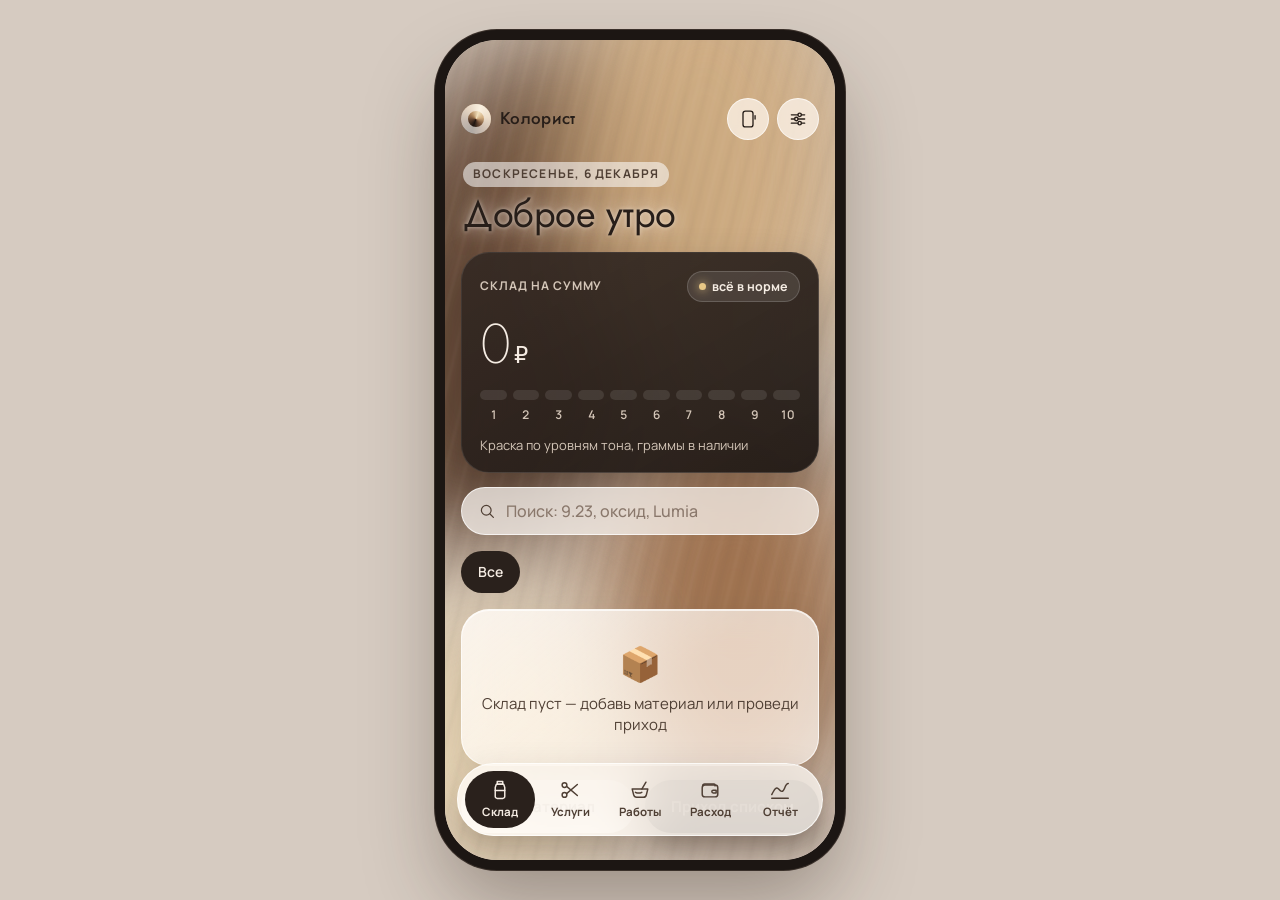
==== commit b8e85f35: "Заказ поставщику: по поставщикам, одним нажатием в мессенджер - Новый цех js/order.js. «Заказать» ра" ====
--- a/index.html
+++ b/index.html
@@ -59,6 +59,7 @@
 <script src="js/store.js"></script>
 <script src="js/parser.js"></script>
 <script src="js/stock.js"></script>
+<script src="js/order.js"></script>
 <script src="js/services.js"></script>
 <script src="js/works.js"></script>
 <script src="js/expenses.js"></script>
--- a/css/app.css
+++ b/css/app.css
@@ -126,8 +126,10 @@
 .lv em{font-style:normal;font-size:12px;font-weight:600;color:var(--on-night-2);font-variant-numeric:tabular-nums}
 .lv.on em{color:var(--on-night)}
 
-.chips{display:flex;gap:8px;overflow-x:auto;scrollbar-width:none;margin:0 -16px;padding:2px 16px}
+.chips{display:flex;gap:8px;overflow-x:auto;scrollbar-width:none;margin:0 -16px;padding:2px 40px 2px 16px}
 .chips::-webkit-scrollbar{display:none}
+/* ряд листается вбок: край растворяется, а не режет чип об рамку экрана */
+.chips{-webkit-mask-image:linear-gradient(90deg,#000 0,#000 calc(100% - 36px),transparent);mask-image:linear-gradient(90deg,#000 0,#000 calc(100% - 36px),transparent)}
 .chip{flex:none;padding:10px 16px;border-radius:999px;font-size:14px;font-weight:600;background:var(--glass);border:1px solid var(--glass-line);
   backdrop-filter:blur(16px);-webkit-backdrop-filter:blur(16px)}
 .chip.on{background:var(--night);color:var(--on-night);border-color:transparent}
@@ -142,7 +144,8 @@
 
 .grid{display:grid;grid-template-columns:minmax(0,1fr) minmax(0,1fr);gap:12px}
 .mat{display:flex;flex-direction:column;gap:11px;text-align:left;padding:16px;border-radius:26px;min-width:0}
-.mat .row{display:flex;align-items:center;justify-content:space-between}
+.mat .row{display:flex;align-items:center;justify-content:space-between;gap:8px;min-width:0}
+.mat .row .pill{min-width:0;overflow:hidden;text-overflow:ellipsis;padding:5px 10px}
 .swatch{display:inline-block;flex:none;width:34px;height:34px;border-radius:50%;box-shadow:inset 0 0 0 1px rgba(255,255,255,.4),0 4px 10px rgba(40,25,15,.2)}
 .mat .shade{font-family:var(--f-num);font-weight:400;font-size:29px;line-height:1;white-space:nowrap;overflow:hidden;text-overflow:ellipsis}
 .mat .shade.long{font-size:21px;line-height:1.2}
@@ -164,7 +167,7 @@
 .item .main{flex:1;min-width:0}
 .item .t{font-weight:600;font-size:15px;overflow:hidden;text-overflow:ellipsis;white-space:nowrap}
 .item .s{font-size:13px;color:var(--ink-2);margin-top:2px}
-.ico{width:42px;height:42px;border-radius:50%;flex:none;display:grid;place-items:center;background:var(--glass-soft);border:1px solid var(--glass-line)}
+.ico{width:42px;height:42px;border-radius:50%;flex:none;display:grid;place-items:center;font-size:21px;background:var(--glass-soft);border:1px solid var(--glass-line)}
 .ico svg{width:20px;height:20px}
 .chev{color:var(--ink-2);font-size:20px;flex:none}
 
@@ -221,9 +224,12 @@
 .two .glass .note{font-size:13px;color:var(--ink-2);margin-top:6px;line-height:1.3}
 .bars{display:flex;flex-direction:column;gap:12px}
 .bar .l{display:flex;justify-content:space-between;gap:10px;font-size:14px;margin-bottom:6px}
+/* название услуги сокращается многоточием, а «× 3» и сумма всегда видны целиком */
+.bar .l .nm{display:flex;align-items:baseline;min-width:0}
+.bar .l .nm span{min-width:0;overflow:hidden;text-overflow:ellipsis;white-space:nowrap}
 .bar .l span{min-width:0;overflow:hidden;text-overflow:ellipsis;white-space:nowrap}
 .bar .l b{font-variant-numeric:tabular-nums;flex:none}
-.bar .l em{font-style:normal;font-size:12.5px;font-weight:700;margin-left:6px}
+.bar .l em{font-style:normal;font-size:12.5px;font-weight:700;margin-left:6px;flex:none;white-space:nowrap}
 .bar .l em.n{color:var(--ink-2);font-weight:600}
 .bar .tr{height:6px;border-radius:6px;background:rgba(39,30,25,.1);overflow:hidden}
 .bar .tr i{display:block;height:100%;border-radius:6px;background:linear-gradient(90deg,#5c3f2d,#cfab7f,#f1e0bd)}
@@ -271,11 +277,13 @@
 
 .gauge{position:relative;width:300px;max-width:100%;margin:0 auto}
 .gauge svg{display:block;width:100%;height:auto}
-.gauge .val{position:absolute;left:0;right:0;top:78px;text-align:center}
+/* подпись внутри дуги: не шире её просвета */
+.gauge .val{position:absolute;left:40px;right:40px;top:78px;text-align:center}
 .gauge .val .num{font-size:60px}
 .gauge .val div{font-size:13px;color:var(--ink-2);margin-top:6px}
-.gauge .pm{position:absolute;bottom:2px;width:52px;height:52px;border-radius:50%;background:var(--night);color:var(--on-night);display:grid;place-items:center;font-size:26px;font-weight:300}
-.gauge .pm.minus{left:0}.gauge .pm.plus{right:0}
+.adjust{display:flex;align-items:center;gap:12px;margin:2px 0 18px}
+.adjust .sm{flex:1;text-align:center}
+.adjust .pm{flex:none;width:52px;height:52px;border-radius:50%;background:var(--night);color:var(--on-night);display:grid;place-items:center;font-size:26px;font-weight:300}
 .tscale{display:grid;grid-template-columns:repeat(10,1fr);gap:4px;margin:8px 0 16px}
 .tscale div{display:flex;flex-direction:column;align-items:center;gap:6px;font-size:12px;color:var(--ink-2);font-variant-numeric:tabular-nums}
 .tscale span{width:100%;height:22px;border-radius:7px}
@@ -288,9 +296,11 @@
 .stat .lab{font-size:12px;font-weight:700;letter-spacing:.08em;text-transform:uppercase;color:var(--ink-2)}
 .stat .lab + .num{margin-top:8px}
 
-.toast{position:absolute;left:50%;top:56px;z-index:60;transform:translate(-50%,-20px);opacity:0;padding:11px 18px;border-radius:999px;background:var(--night);color:var(--on-night);
-  font-size:14px;font-weight:600;max-width:calc(100% - 32px);text-align:center;transition:.3s;pointer-events:none}
-.toast.show{opacity:1;transform:translate(-50%,0)}
+/* сообщение — плашкой во всю ширину поверх строки шапки: узкое по центру налезало на «Колорист» и кнопки */
+.toast{position:absolute;left:12px;right:12px;top:54px;z-index:60;min-height:48px;display:flex;align-items:center;justify-content:center;
+  transform:translateY(-14px);opacity:0;padding:10px 18px;border-radius:24px;background:var(--night);color:var(--on-night);
+  box-shadow:0 14px 30px rgba(30,18,10,.3);font-size:14px;font-weight:600;line-height:1.3;text-align:center;transition:.3s;pointer-events:none}
+.toast.show{opacity:1;transform:none}
 .confirm-bg{position:absolute;inset:0;z-index:50;background:rgba(30,20,15,.35);backdrop-filter:blur(8px);-webkit-backdrop-filter:blur(8px);
   display:flex;align-items:center;justify-content:center;padding:24px;opacity:0;pointer-events:none;transition:opacity .2s}
 .confirm-bg.open{opacity:1;pointer-events:auto}
@@ -366,8 +376,43 @@
 input:focus,select:focus,textarea:focus{outline:2px solid rgba(231,199,133,.8);outline-offset:0}
 select{background-image:url("data:image/svg+xml;utf8,<svg xmlns='http://www.w3.org/2000/svg' width='16' height='16' fill='none' stroke='%234f3f34' stroke-width='2'><path d='M4 6l4 4 4-4'/></svg>");
   background-repeat:no-repeat;background-position:right 12px center;padding-right:34px}
-.fld-row{display:flex;gap:10px}
+/* поля в ряд — по нижнему краю: если подпись одного переносится, поля всё равно на одной линии */
+.fld-row{display:flex;gap:10px;align-items:flex-end}
 .fld-row > *{flex:1;min-width:0}
+/* заказ поставщику: группа, строка с галочкой и количеством упаковок */
+.grp{font-weight:700;font-size:16px;min-width:0}
+.grp small{display:block;font-weight:500;font-size:12.5px;color:var(--ink-2);margin-top:2px;overflow-wrap:anywhere}
+.orow{display:flex;align-items:center;gap:10px;padding:10px 0;border-bottom:1px solid var(--glass-sep)}
+.orow:last-of-type{border-bottom:0}
+.orow .nm{flex:1;min-width:0}
+.orow .nm div:first-child{font-weight:600;font-size:14.5px;overflow-wrap:anywhere}
+.orow .nm div:last-child{font-size:12.5px;margin-top:2px}
+.orow.off .nm div:first-child{color:var(--ink-2)}
+.box{width:26px;height:26px;border-radius:8px;flex:none;border:1.5px solid rgba(39,30,25,.3);background:rgba(255,255,255,.75);position:relative}
+.box.on{background:var(--night);border-color:var(--night)}
+.box.on::after{content:'';position:absolute;left:8px;top:4px;width:5px;height:11px;border:solid var(--on-night);border-width:0 2px 2px 0;transform:rotate(45deg)}
+.qty{display:flex;align-items:center;gap:2px;flex:none}
+.qty button{width:32px;height:32px;border-radius:50%;display:grid;place-items:center;font-size:18px;background:var(--glass-soft);border:1px solid var(--glass-line)}
+.qty b{min-width:46px;text-align:center;font-size:14px;font-variant-numeric:tabular-nums}
+.btn[disabled]{opacity:.4;pointer-events:none}
+/* карточка поставщика: бренды и канал отправки — переключатели */
+.bchips{display:flex;flex-wrap:wrap;gap:8px}
+.bchips button{padding:9px 13px;border-radius:999px;font-size:14px;font-weight:600;background:rgba(255,255,255,.75);border:1px solid rgba(39,30,25,.12);text-align:left}
+.bchips button.on{background:var(--night);color:var(--on-night);border-color:transparent}
+.bchips small{font-weight:500;color:var(--ink-2);font-size:12.5px}
+.seg2{display:grid;grid-template-columns:1fr 1fr;gap:8px}
+.seg2 button{padding:11px 8px;border-radius:14px;font-weight:600;font-size:14px;line-height:1.25;background:rgba(255,255,255,.75);border:1px solid rgba(39,30,25,.12)}
+.seg2 button.on{background:var(--night);color:var(--on-night);border-color:transparent}
+/* выбор материала: подпись переносится, прозрачный список поверх ловит касание */
+.pick{position:relative;display:flex;align-items:center;min-height:48px;padding:11px 36px 11px 14px;border-radius:16px;
+  border:1px solid rgba(39,30,25,.14);background:rgba(255,255,255,.75) url("data:image/svg+xml;utf8,<svg xmlns='http://www.w3.org/2000/svg' width='16' height='16' fill='none' stroke='%234f3f34' stroke-width='2'><path d='M4 6l4 4 4-4'/></svg>") no-repeat right 12px center}
+.pick-t{font-size:16px;font-weight:500;line-height:1.3;color:var(--ink);min-width:0;overflow-wrap:anywhere}
+.pick select{position:absolute;inset:0;width:100%;height:100%;opacity:0;cursor:pointer;padding:0;border:0}
+.pick:focus-within{outline:2px solid rgba(231,199,133,.8)}
+/* граммы строки расхода: узкое поле с единицей справа */
+.gram{display:flex;align-items:center;gap:6px;flex:none}
+.gram input{width:78px;text-align:center;padding:11px 8px}
+.gram span{font-weight:700;color:var(--ink-2)}
 label.chk{display:flex;align-items:center;gap:9px;cursor:pointer;-webkit-user-select:none;user-select:none}
 label.chk input[type=checkbox]{width:24px;height:24px;flex:none;margin:0;padding:0;border-radius:8px;border:1.5px solid rgba(39,30,25,.3);background:rgba(255,255,255,.75);position:relative}
 label.chk input[type=checkbox]:checked{background:var(--night);border-color:var(--night)}
@@ -394,7 +439,7 @@
   .phone{width:100%;height:100%;border-radius:0;box-shadow:none}
   .screen{padding-top:16px}
   .tabbar{bottom:max(12px,env(safe-area-inset-bottom,0px))}
-  .toast{top:16px}
+  .toast{top:12px}
   /* на телефоне пряди стоят: размытие под каждой карточкой на анимированном фоне садит батарею */
   .bg i{animation:none}
 }
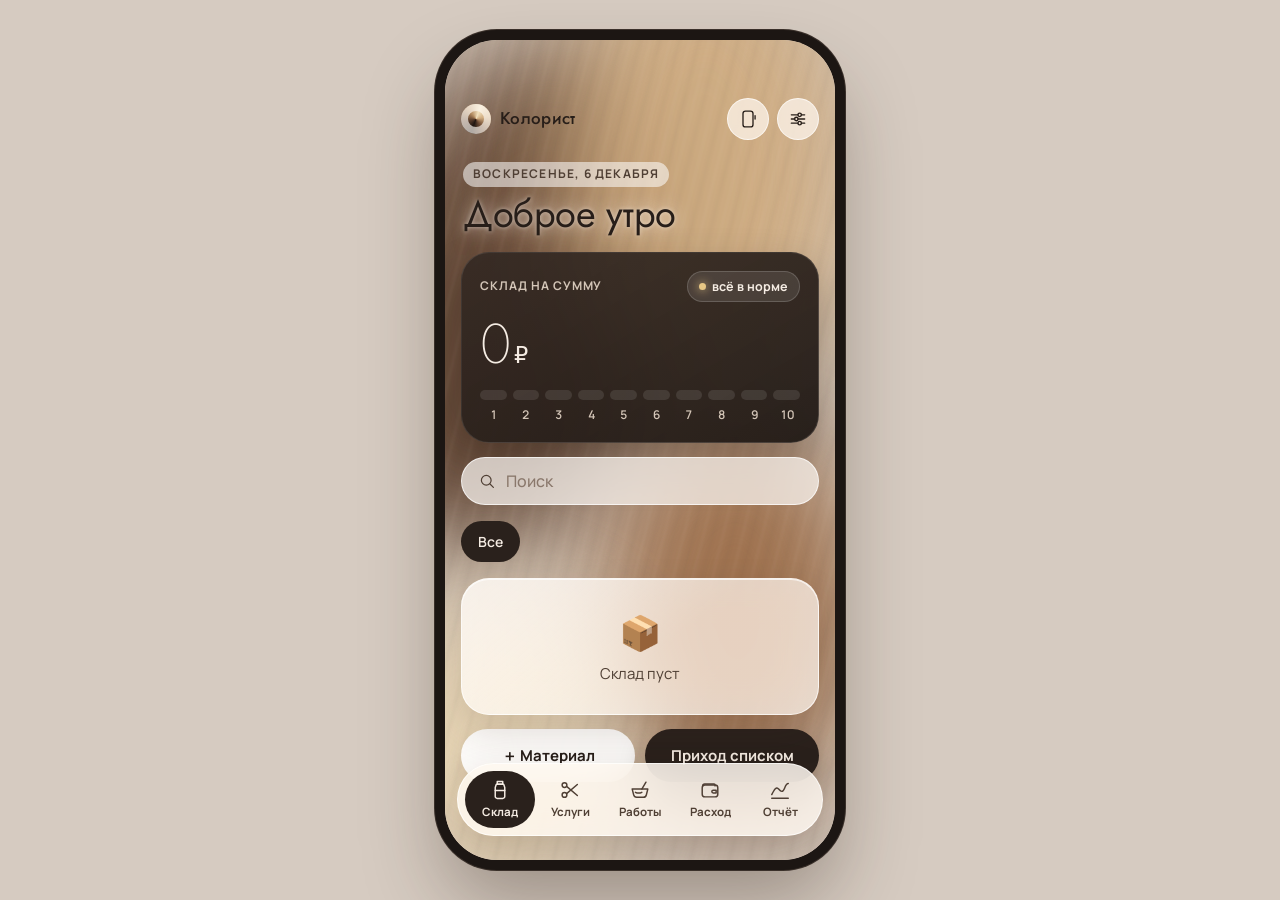
==== commit b9d71cd5: "Без подсказок: только данные, подписи и предупреждения Убраны поясняющие фразы со всех экранов и што" ====
--- a/index.html
+++ b/index.html
@@ -35,7 +35,6 @@
 
     <div class="radial" id="radial" onclick="if(event.target===this)закрытьМеню()">
       <div class="wheel" id="wheel"></div>
-      <div class="rhint">Быстрое меню.<br>Выбери, куда перейти, или нажми центр, чтобы закрыть.</div>
     </div>
 
     <div class="confirm-bg" id="confirmBg" onclick="if(event.target===this)closeConfirm()">
--- a/css/app.css
+++ b/css/app.css
@@ -144,16 +144,17 @@
 
 .grid{display:grid;grid-template-columns:minmax(0,1fr) minmax(0,1fr);gap:12px}
 .mat{display:flex;flex-direction:column;gap:11px;text-align:left;padding:16px;border-radius:26px;min-width:0}
-.mat .row{display:flex;align-items:center;justify-content:space-between;gap:8px;min-width:0}
-.mat .row .pill{min-width:0;overflow:hidden;text-overflow:ellipsis;padding:5px 10px}
+.mat .row{display:flex;align-items:center;gap:10px;min-width:0}
 .swatch{display:inline-block;flex:none;width:34px;height:34px;border-radius:50%;box-shadow:inset 0 0 0 1px rgba(255,255,255,.4),0 4px 10px rgba(40,25,15,.2)}
-.mat .shade{font-family:var(--f-num);font-weight:400;font-size:29px;line-height:1;white-space:nowrap;overflow:hidden;text-overflow:ellipsis}
-.mat .shade.long{font-size:21px;line-height:1.2}
-.mat .brand{font-size:12.5px;font-weight:500;color:var(--ink-2);line-height:1.3;min-height:32px;margin-top:4px}
+.mat .swatch{width:32px;height:32px}
+.mat .shade{flex:1 1 auto;min-width:0;font-family:var(--f-num);font-weight:400;font-size:29px;line-height:1;white-space:nowrap;overflow:hidden;text-overflow:ellipsis}
+.mat .shade.long{font-size:20px;line-height:1.1}   /* слово вместо номера («Смывка», «Розовый») — шире цифр */
+.mat .brand{font-size:12.5px;font-weight:500;color:var(--ink-2);line-height:1.3;min-height:32px;margin-top:8px}
 .ticks{display:flex;gap:2.5px;align-items:end;height:16px}
 .ticks i{flex:1;height:9px;border-radius:2px;background:rgba(39,30,25,.16)}
 .ticks i.on{height:16px}
-.mat .left{display:flex;justify-content:space-between;gap:6px;font-size:13px;color:var(--ink-2);font-variant-numeric:tabular-nums}
+.mat .left{display:flex;flex-wrap:wrap;align-items:center;justify-content:space-between;gap:6px;font-size:13px;color:var(--ink-2);font-variant-numeric:tabular-nums}
+.mat .left .pill{padding:3px 9px;font-size:12px}
 .mat .left b{color:var(--ink);font-weight:700}
 .mat .left b.low{color:var(--low)}
 .mat .left b.warn{color:var(--amber)}
@@ -215,7 +216,6 @@
 .cta{display:flex;align-items:center;justify-content:center;gap:8px;width:100%;padding:16px;border-radius:999px;background:var(--night);color:var(--on-night);font-weight:700;font-size:15px;box-shadow:0 12px 26px rgba(30,18,10,.28)}
 .cta.light{background:rgba(255,255,255,.92);color:var(--ink);box-shadow:0 12px 26px rgba(30,18,10,.12)}
 .ctas{display:grid;grid-template-columns:1fr 1fr;gap:10px}
-.hint{font-size:13px;color:var(--ink-2);margin:-4px 6px 0;padding:8px 12px;border-radius:16px;background:var(--glass-soft)}
 
 /* отчёт */
 .chart{width:100%;height:auto;display:block;margin-top:14px}
@@ -328,7 +328,6 @@
 .core i{position:relative;width:62px;height:62px;border-radius:50%;background:radial-gradient(circle at 35% 30%,#fbf0d6,#e7c785 55%,#c79d58);
   box-shadow:inset 0 -4px 10px rgba(120,80,30,.35),0 0 30px rgba(231,199,133,.45)}
 .core i::after{content:"";position:absolute;left:50%;top:50%;width:6px;height:6px;margin:-3px;border-radius:50%;background:#2a211c}
-.rhint{color:#f3e7dc;font-size:14px;text-align:center;line-height:1.5;max-width:260px}
 
 /* ---------- классы цехов внутри шторок и на экране настроек ---------- */
 .card{background:var(--glass-soft);border:1px solid var(--glass-line);border-radius:20px;padding:14px;margin-bottom:10px}
@@ -340,9 +339,12 @@
   font-size:12px;font-weight:700;letter-spacing:.08em;text-transform:uppercase;color:var(--ink-2)}
 .section-title:first-child{margin-top:4px}
 /* экран настроек — разметка цеха прямо на прядях: заголовки и пояснения — на плашках */
-.settings > .section-title{display:table;margin:18px 0 8px;padding:4px 10px;border-radius:999px;background:var(--glass-soft)}
-.settings > .section-title:first-child{margin-top:4px}
-.settings > .sm.muted{margin:0 0 4px!important;padding:9px 13px;border-radius:16px;background:var(--glass-soft)}
+/* блоки настроек — столбиком с ровным зазором: иначе кнопка, подсказка и карточка слипались */
+.settings{display:flex;flex-direction:column;gap:10px}
+.settings > .card{margin-bottom:0}
+.settings > .section-title{align-self:flex-start;margin:12px 0 0;padding:4px 10px;border-radius:999px;background:var(--glass-soft)}
+.settings > .section-title:first-child{margin-top:0}
+.settings > .sm.muted{margin:0!important;padding:9px 13px;border-radius:16px;background:var(--glass-soft)}
 .kv{display:flex;justify-content:space-between;gap:12px;padding:9px 0;border-bottom:1px solid var(--glass-sep);font-size:14px}
 .kv:last-child{border-bottom:0}
 .kv .k{color:var(--ink-2);min-width:0}
@@ -379,6 +381,8 @@
 /* поля в ряд — по нижнему краю: если подпись одного переносится, поля всё равно на одной линии */
 .fld-row{display:flex;gap:10px;align-items:flex-end}
 .fld-row > *{flex:1;min-width:0}
+/* кнопки в ряд — одной высоты, даже если подпись одной переносится («Отправить копию» / «Скачать») */
+.fld-row > .btn{align-self:stretch}
 /* заказ поставщику: группа, строка с галочкой и количеством упаковок */
 .grp{font-weight:700;font-size:16px;min-width:0}
 .grp small{display:block;font-weight:500;font-size:12.5px;color:var(--ink-2);margin-top:2px;overflow-wrap:anywhere}
@@ -437,9 +441,14 @@
 @media (max-width:520px){
   .stage{padding:0;display:block;height:100%}
   .phone{width:100%;height:100%;border-radius:0;box-shadow:none}
-  .screen{padding-top:16px}
+  .screen{padding-top:22px}
+  /* Над приложением iOS рисует полосу строки состояния цветом theme-color (= --ground).
+     Без перехода прокрученный список резался о её край — выходила «чёлка». Тут фон и список
+     у верхнего края плавно уходят в тот же цвет, и полоса сливается с приложением. */
+  .phone::before{content:"";position:absolute;left:0;right:0;top:0;height:26px;z-index:4;pointer-events:none;
+    background:linear-gradient(var(--ground) 0,rgba(214,203,193,.8) 8px,rgba(214,203,193,0) 100%)}
   .tabbar{bottom:max(12px,env(safe-area-inset-bottom,0px))}
-  .toast{top:12px}
+  .toast{top:18px}
   /* на телефоне пряди стоят: размытие под каждой карточкой на анимированном фоне садит батарею */
   .bg i{animation:none}
 }
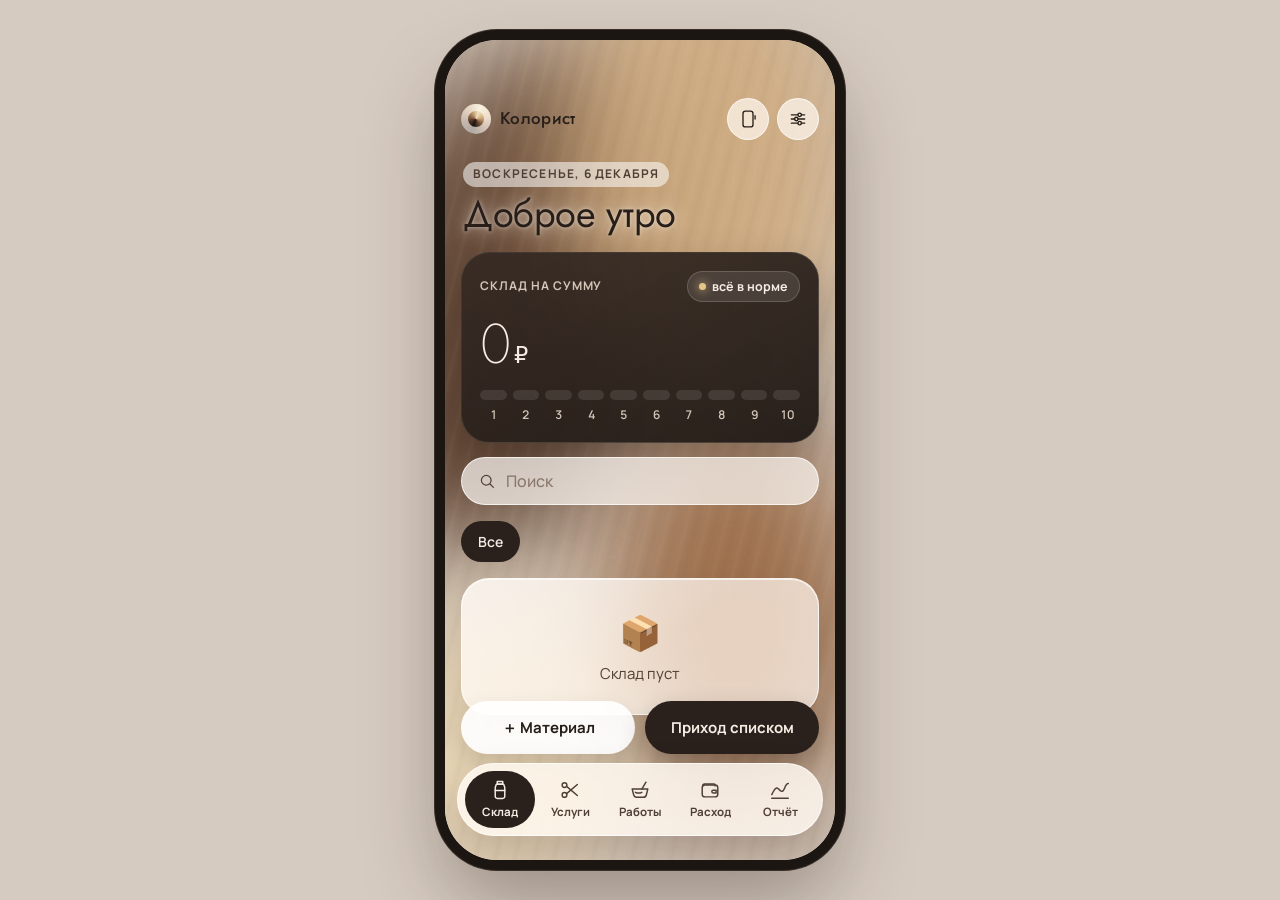
==== commit 337c1ce3: "Склад: кнопки висят над таб-баром, пигменты — цветом, фон под часами - «＋ Материал» и «Приход списко" ====
--- a/index.html
+++ b/index.html
@@ -2,7 +2,7 @@
 <html lang="ru">
 <head>
 <meta charset="UTF-8">
-<meta name="viewport" content="width=device-width, initial-scale=1.0, maximum-scale=1.0, user-scalable=no">
+<meta name="viewport" content="width=device-width, initial-scale=1.0, maximum-scale=1.0, user-scalable=no, viewport-fit=cover">
 <meta name="theme-color" content="#d6cbc1">
 <link rel="manifest" href="manifest.json">
 <link rel="apple-touch-icon" sizes="180x180" href="icon180.png?v=3">
@@ -10,7 +10,7 @@
 <link rel="icon" href="icon180.png?v=3">
 <meta name="apple-mobile-web-app-capable" content="yes">
 <meta name="mobile-web-app-capable" content="yes">
-<meta name="apple-mobile-web-app-status-bar-style" content="default">
+<meta name="apple-mobile-web-app-status-bar-style" content="black-translucent">
 <meta name="apple-mobile-web-app-title" content="Учёт">
 <title>Колорист · Учёт расходников</title>
 <link rel="preload" href="fonts/manrope-cyrillic.woff2" as="font" type="font/woff2" crossorigin>
@@ -22,6 +22,8 @@
   <div class="phone" id="phone">
     <div class="bg"><i></i><i></i><i></i><i></i></div>
     <div class="screen" id="screen"></div>
+    <!-- под часами — тот же фон поверх уехавшего вверх списка (см. .bgtop в app.css) -->
+    <div class="bgtop" aria-hidden="true"><div class="bg"><i></i><i></i><i></i><i></i></div></div>
     <nav class="tabbar" id="tabbar"></nav>
 
     <div class="sheet-bg" id="sheetBg" onclick="if(event.target===this)closeSheet()">
--- a/css/app.css
+++ b/css/app.css
@@ -16,6 +16,8 @@
   unicode-range:U+0000-00FF,U+0131,U+0152-0153,U+02BB-02BC,U+02C6,U+02DA,U+02DC,U+0304,U+0308,U+0329,U+2000-206F,U+20AC,U+2122,U+2191,U+2193,U+2212,U+2215,U+FEFF,U+FFFD}
 
 :root{
+  /* отступы от краёв: на компьютере — рамка телефона, на телефоне — вырез и полоска «Домой» */
+  --safe-top:0px; --tab-bottom:24px; --end-space:130px;
   /* фон и пряди */
   --ground:#d6cbc1;
   --strand-1:#5c3f2d; --strand-2:#cfab7f; --strand-3:#9a6a45; --strand-4:#e9d6b4; --strand-base:#cfc2b6;
@@ -61,6 +63,7 @@
 .phone{position:relative;width:390px;height:820px;border-radius:52px;overflow:hidden;flex:none;
   box-shadow:0 0 0 10px #1c1613,0 0 0 11px #3a302a,0 40px 80px rgba(40,25,15,.35)}
 .bg{position:absolute;inset:-40px;background:var(--strand-base);overflow:hidden}
+.bgtop{display:none}
 .bg i{position:absolute;border-radius:50%;filter:blur(50px);opacity:.9;animation:drift 22s ease-in-out infinite alternate}
 .bg i:nth-child(1){width:340px;height:520px;left:-60px;top:40px;background:var(--strand-1);transform:rotate(18deg)}
 .bg i:nth-child(2){width:300px;height:460px;left:150px;top:-60px;background:var(--strand-2);animation-duration:26s}
@@ -72,7 +75,10 @@
   filter:blur(1.4px)}
 @keyframes drift{to{transform:translate(30px,-40px) rotate(28deg) scale(1.08)}}
 
-.screen{position:absolute;inset:0;overflow-y:auto;padding:58px 16px 130px;scrollbar-width:none;-webkit-overflow-scrolling:touch}
+/* Запас снизу под таб-бар — пустым блоком в конце экрана, а не отступом прокрутки: от нижнего
+   отступа браузеры по-разному отсчитывают «липкие» кнопки склада. 14 — зазор между блоками. */
+.screen{position:absolute;inset:0;overflow-y:auto;padding:58px 16px 0;scrollbar-width:none;-webkit-overflow-scrolling:touch}
+.view::after{content:"";flex:none;height:calc(var(--end-space) - 14px)}
 .screen::-webkit-scrollbar{display:none}
 .view{display:flex;flex-direction:column;gap:14px;animation:viewIn .45s cubic-bezier(.2,.8,.2,1) both}
 @keyframes viewIn{from{opacity:0;transform:translateY(10px)}}
@@ -216,6 +222,10 @@
 .cta{display:flex;align-items:center;justify-content:center;gap:8px;width:100%;padding:16px;border-radius:999px;background:var(--night);color:var(--on-night);font-weight:700;font-size:15px;box-shadow:0 12px 26px rgba(30,18,10,.28)}
 .cta.light{background:rgba(255,255,255,.92);color:var(--ink);box-shadow:0 12px 26px rgba(30,18,10,.12)}
 .ctas{display:grid;grid-template-columns:1fr 1fr;gap:10px}
+/* Кнопки склада висят над таб-баром, пока листаешь; в конце списка встают под последней
+   карточкой и её не закрывают. 72 px — высота таб-бара. */
+.ctas.dock{position:sticky;bottom:calc(var(--tab-bottom) + 72px + 10px);z-index:3;
+  margin-bottom:calc(var(--tab-bottom) + 72px + 10px - var(--end-space))}
 
 /* отчёт */
 .chart{width:100%;height:auto;display:block;margin-top:14px}
@@ -247,7 +257,7 @@
 .kvs .kv b{font-variant-numeric:tabular-nums}
 
 /* таб-бар */
-.tabbar{position:absolute;left:12px;right:12px;bottom:24px;z-index:5;display:flex;justify-content:space-between;padding:7px;border-radius:999px;
+.tabbar{position:absolute;left:12px;right:12px;bottom:var(--tab-bottom);z-index:5;display:flex;justify-content:space-between;padding:7px;border-radius:999px;
   background:rgba(255,250,245,.82);border:1px solid var(--glass-line);box-shadow:0 18px 40px rgba(50,30,20,.2);
   backdrop-filter:blur(26px) saturate(160%);-webkit-backdrop-filter:blur(26px) saturate(160%)}
 .tab{flex:1;display:flex;flex-direction:column;align-items:center;gap:3px;padding:8px 0;border-radius:999px;font-size:11.5px;font-weight:700;color:var(--ink-2);transition:background .25s,color .25s}
@@ -441,14 +451,23 @@
 @media (max-width:520px){
   .stage{padding:0;display:block;height:100%}
   .phone{width:100%;height:100%;border-radius:0;box-shadow:none}
-  .screen{padding-top:22px}
-  /* Над приложением iOS рисует полосу строки состояния цветом theme-color (= --ground).
-     Без перехода прокрученный список резался о её край — выходила «чёлка». Тут фон и список
-     у верхнего края плавно уходят в тот же цвет, и полоса сливается с приложением. */
-  .phone::before{content:"";position:absolute;left:0;right:0;top:0;height:26px;z-index:4;pointer-events:none;
+  /* полоска «Домой» внизу: таб-бар над ней, но не выше 22 px — как было */
+  :root{--safe-top:env(safe-area-inset-top,0px); --tab-bottom:clamp(12px,env(safe-area-inset-bottom,0px),22px)}
+  .screen{padding-top:calc(22px + var(--safe-top))}
+  /* Фон под часами (.edge — см. запуск в app.js). Уехавший вверх список не должен налезать
+     на часы: сверху лежит копия фона прядей (те же пятна на тех же местах), список под ней
+     растворяется. Маску на сам список не ставим — она гасит размытие стеклянных карточек.
+     Поверх — лёгкая тень: часы iOS тут белые, на светлом фоне их не видно. */
+  .edge .bgtop{display:block;position:absolute;left:0;right:0;top:0;height:calc(var(--safe-top) + 20px);overflow:hidden;z-index:3;pointer-events:none;
+    -webkit-mask-image:linear-gradient(#000 calc(100% - 20px),transparent);mask-image:linear-gradient(#000 calc(100% - 20px),transparent)}
+  .edge .bgtop .bg{inset:-40px -40px auto;height:420px}
+  .edge .phone::before{content:"";position:absolute;left:0;right:0;top:0;height:calc(var(--safe-top) + 34px);z-index:4;pointer-events:none;
+    background:linear-gradient(rgba(42,28,20,.34),rgba(42,28,20,.16) 55%,rgba(42,28,20,0))}
+  /* Старая установка: iOS рисует свою полосу цветом theme-color (= --ground); список у края
+     плавно уходит в тот же цвет — без «чёлки» с резким краем. */
+  html:not(.edge) .phone::before{content:"";position:absolute;left:0;right:0;top:0;height:26px;z-index:4;pointer-events:none;
     background:linear-gradient(var(--ground) 0,rgba(214,203,193,.8) 8px,rgba(214,203,193,0) 100%)}
-  .tabbar{bottom:max(12px,env(safe-area-inset-bottom,0px))}
-  .toast{top:18px}
+  .toast{top:calc(18px + var(--safe-top))}
   /* на телефоне пряди стоят: размытие под каждой карточкой на анимированном фоне садит батарею */
   .bg i{animation:none}
 }
